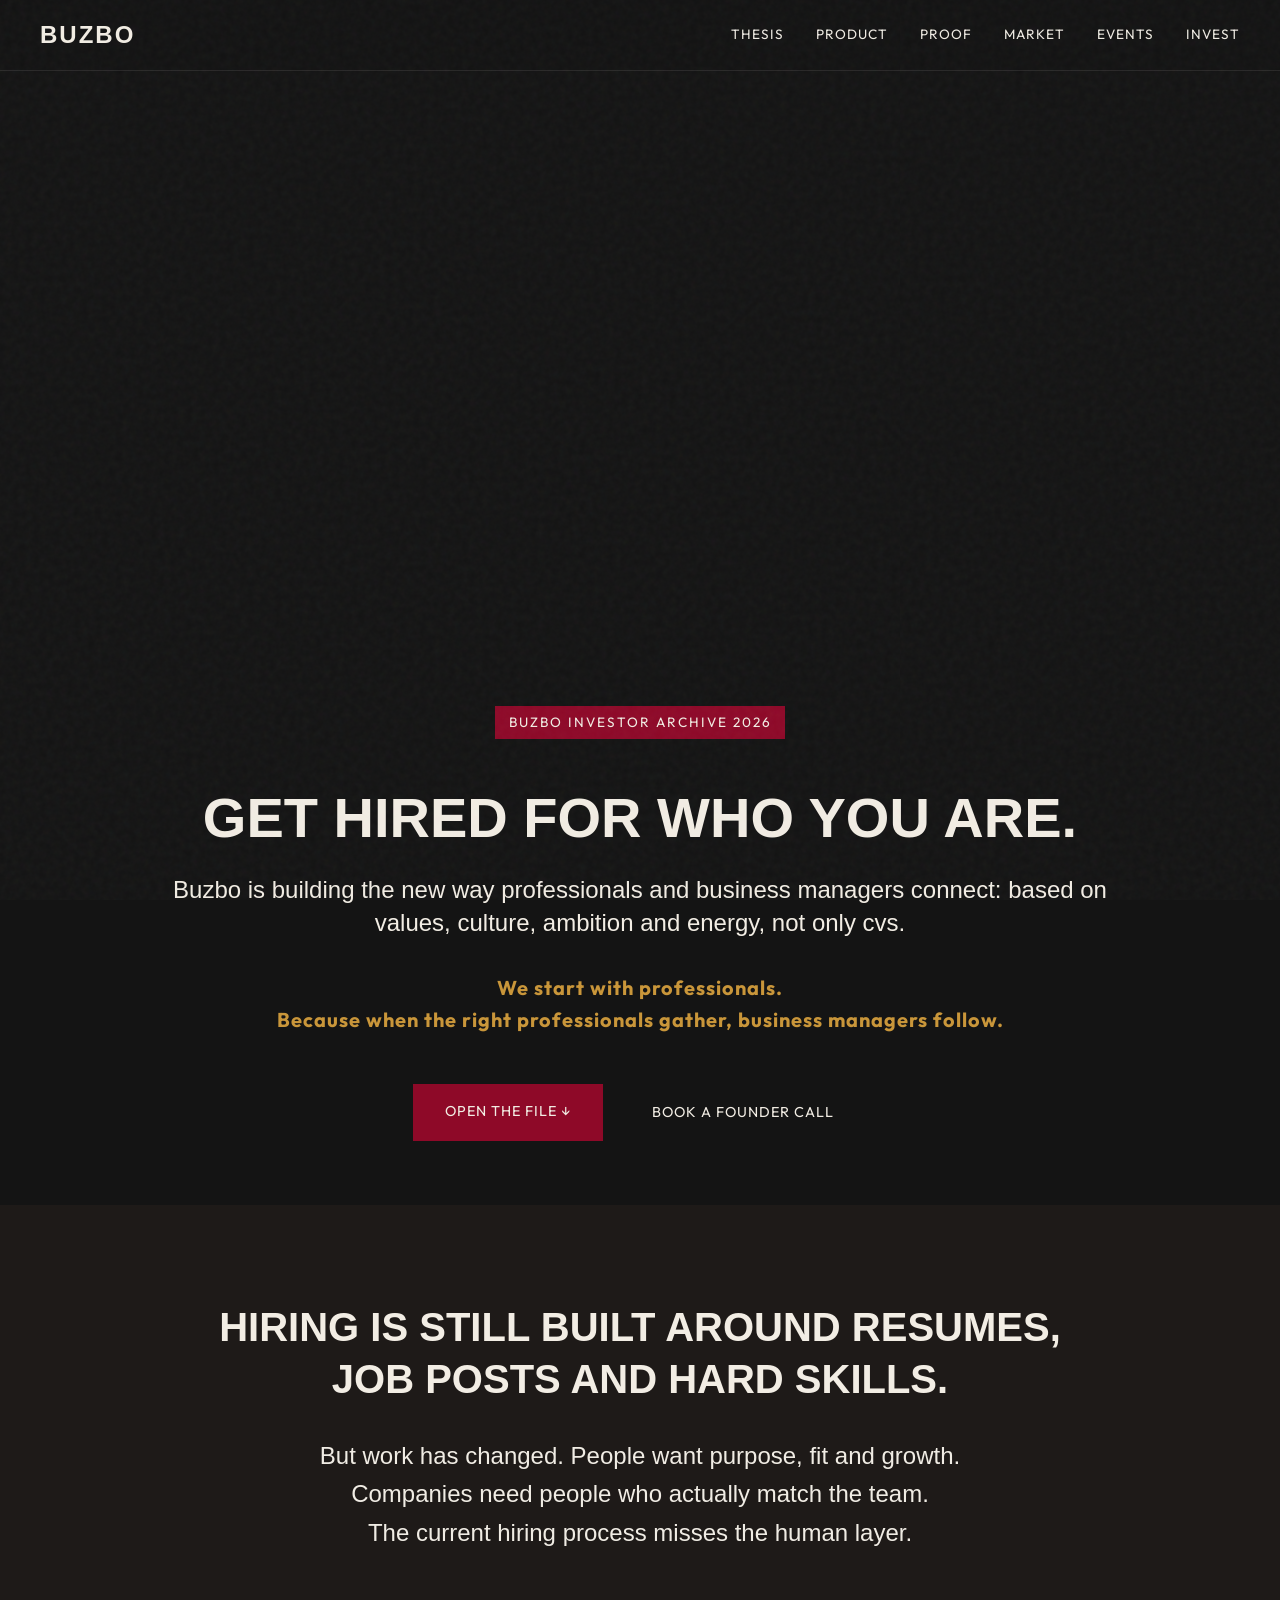
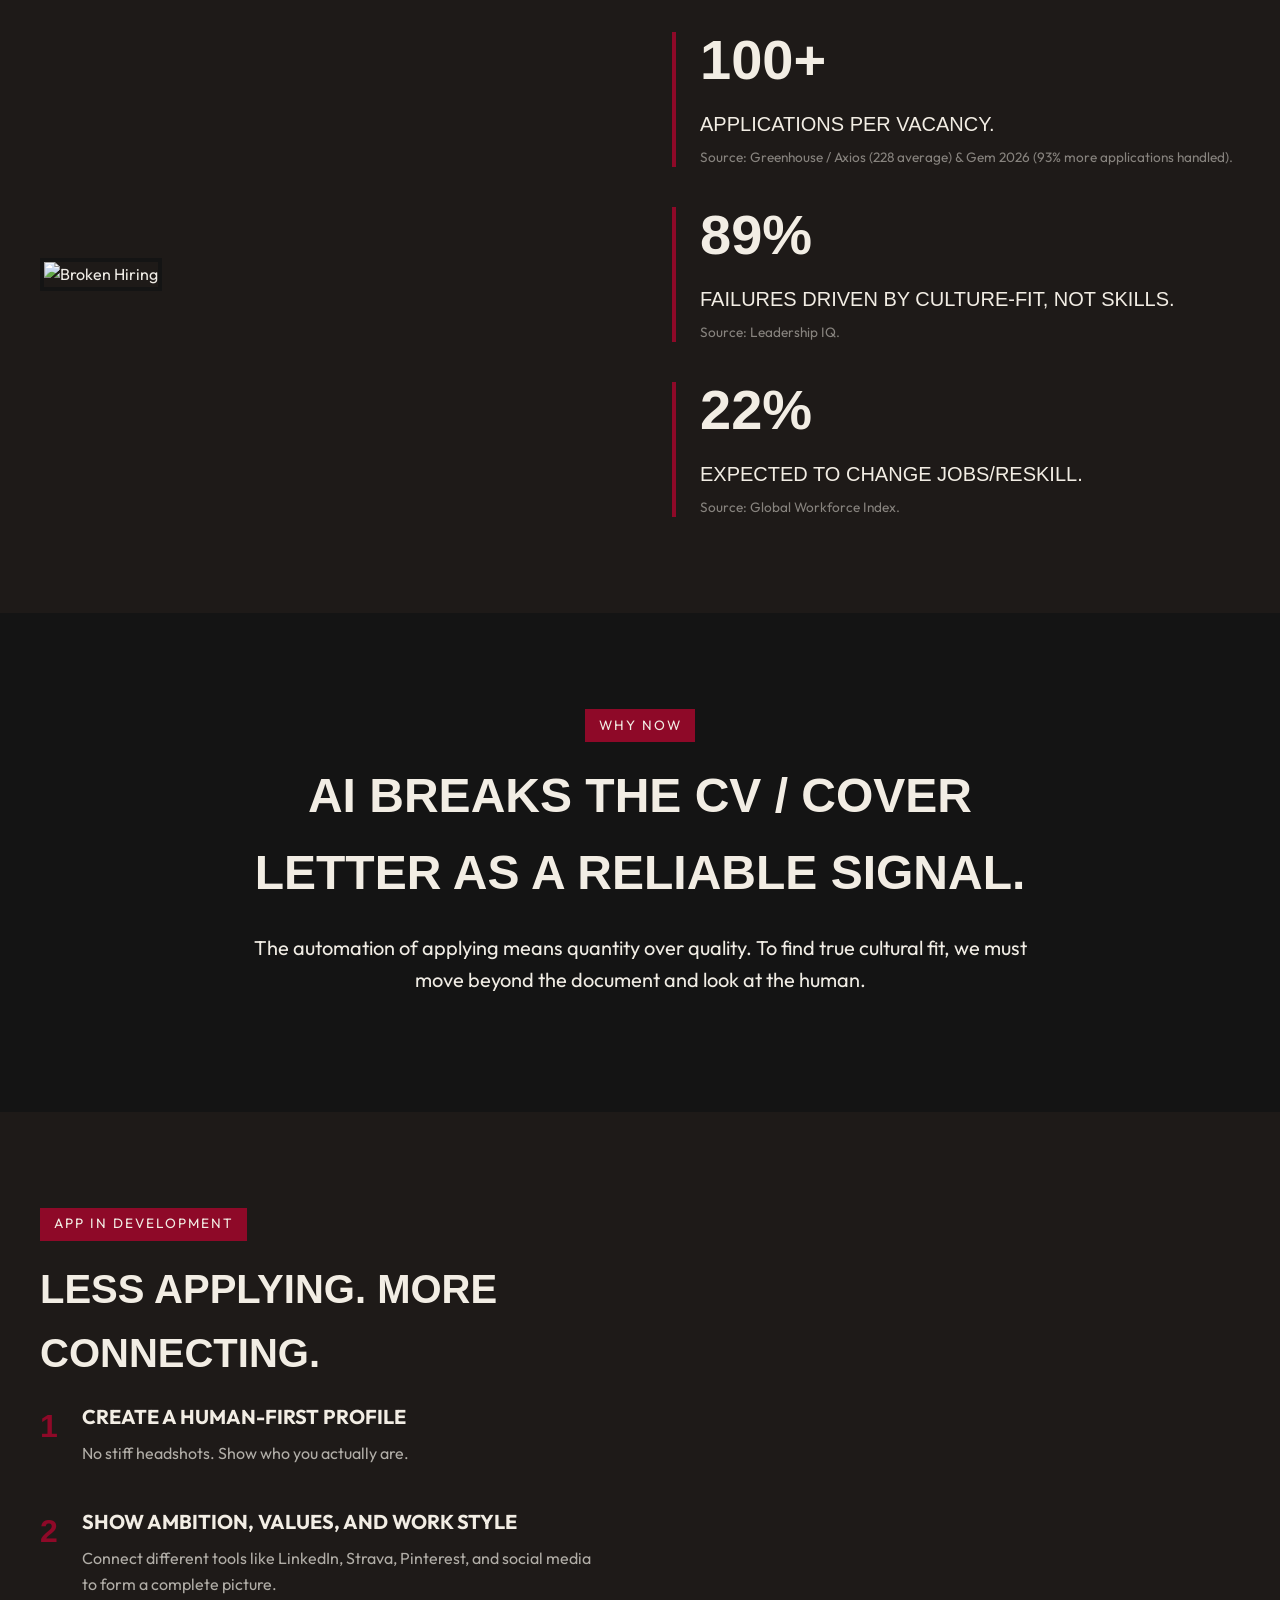
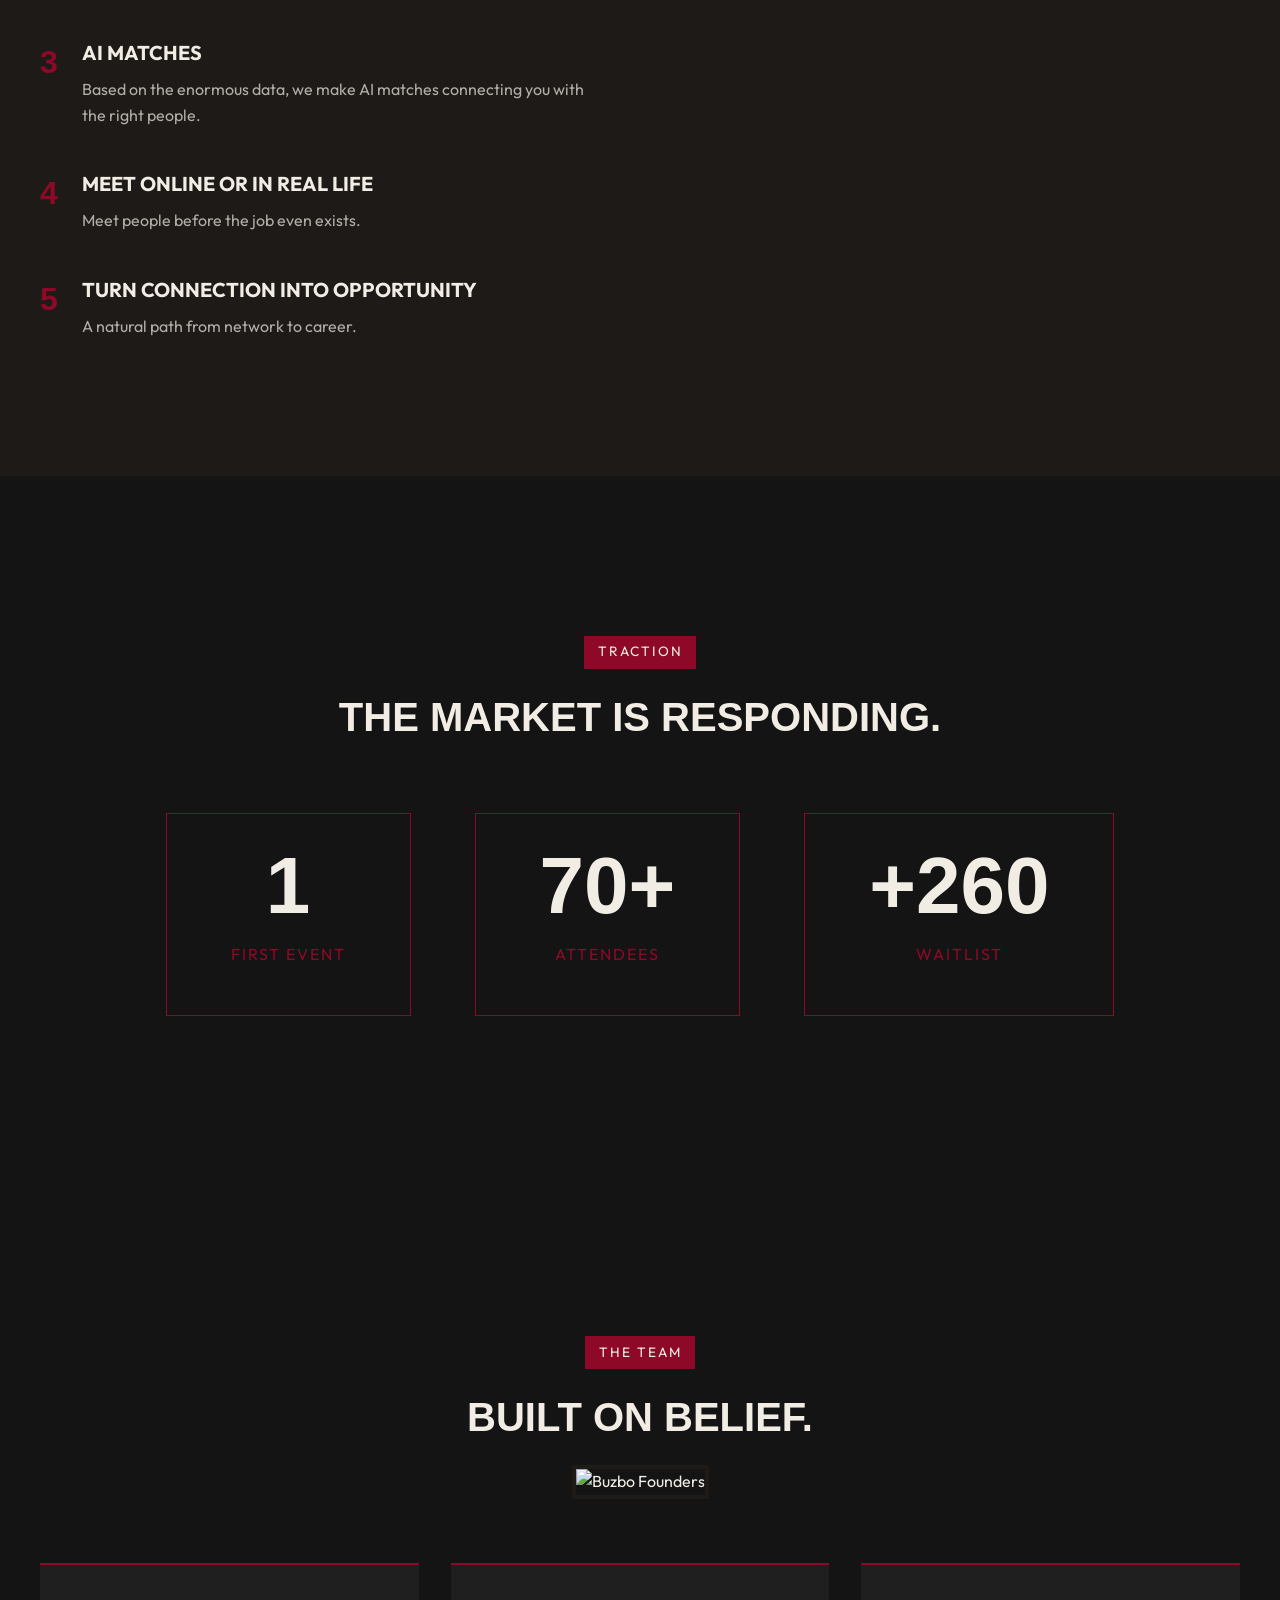
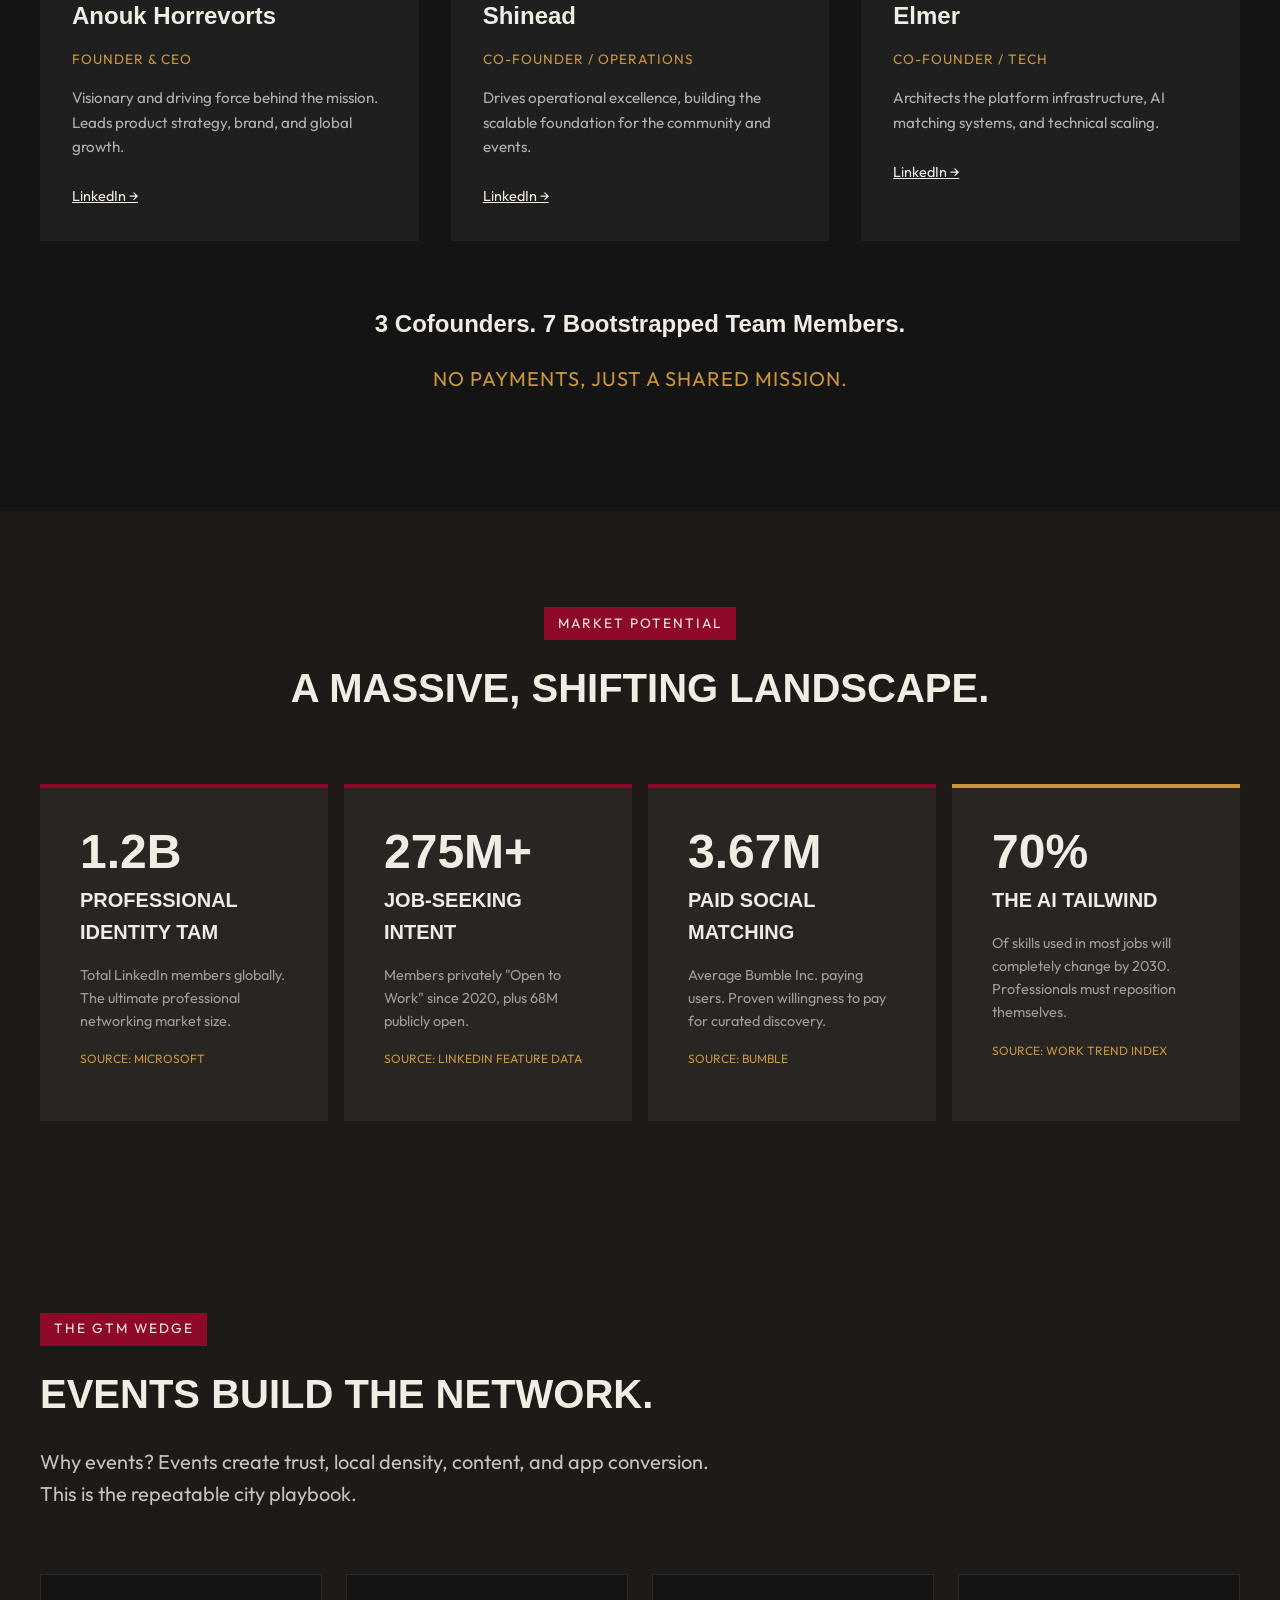
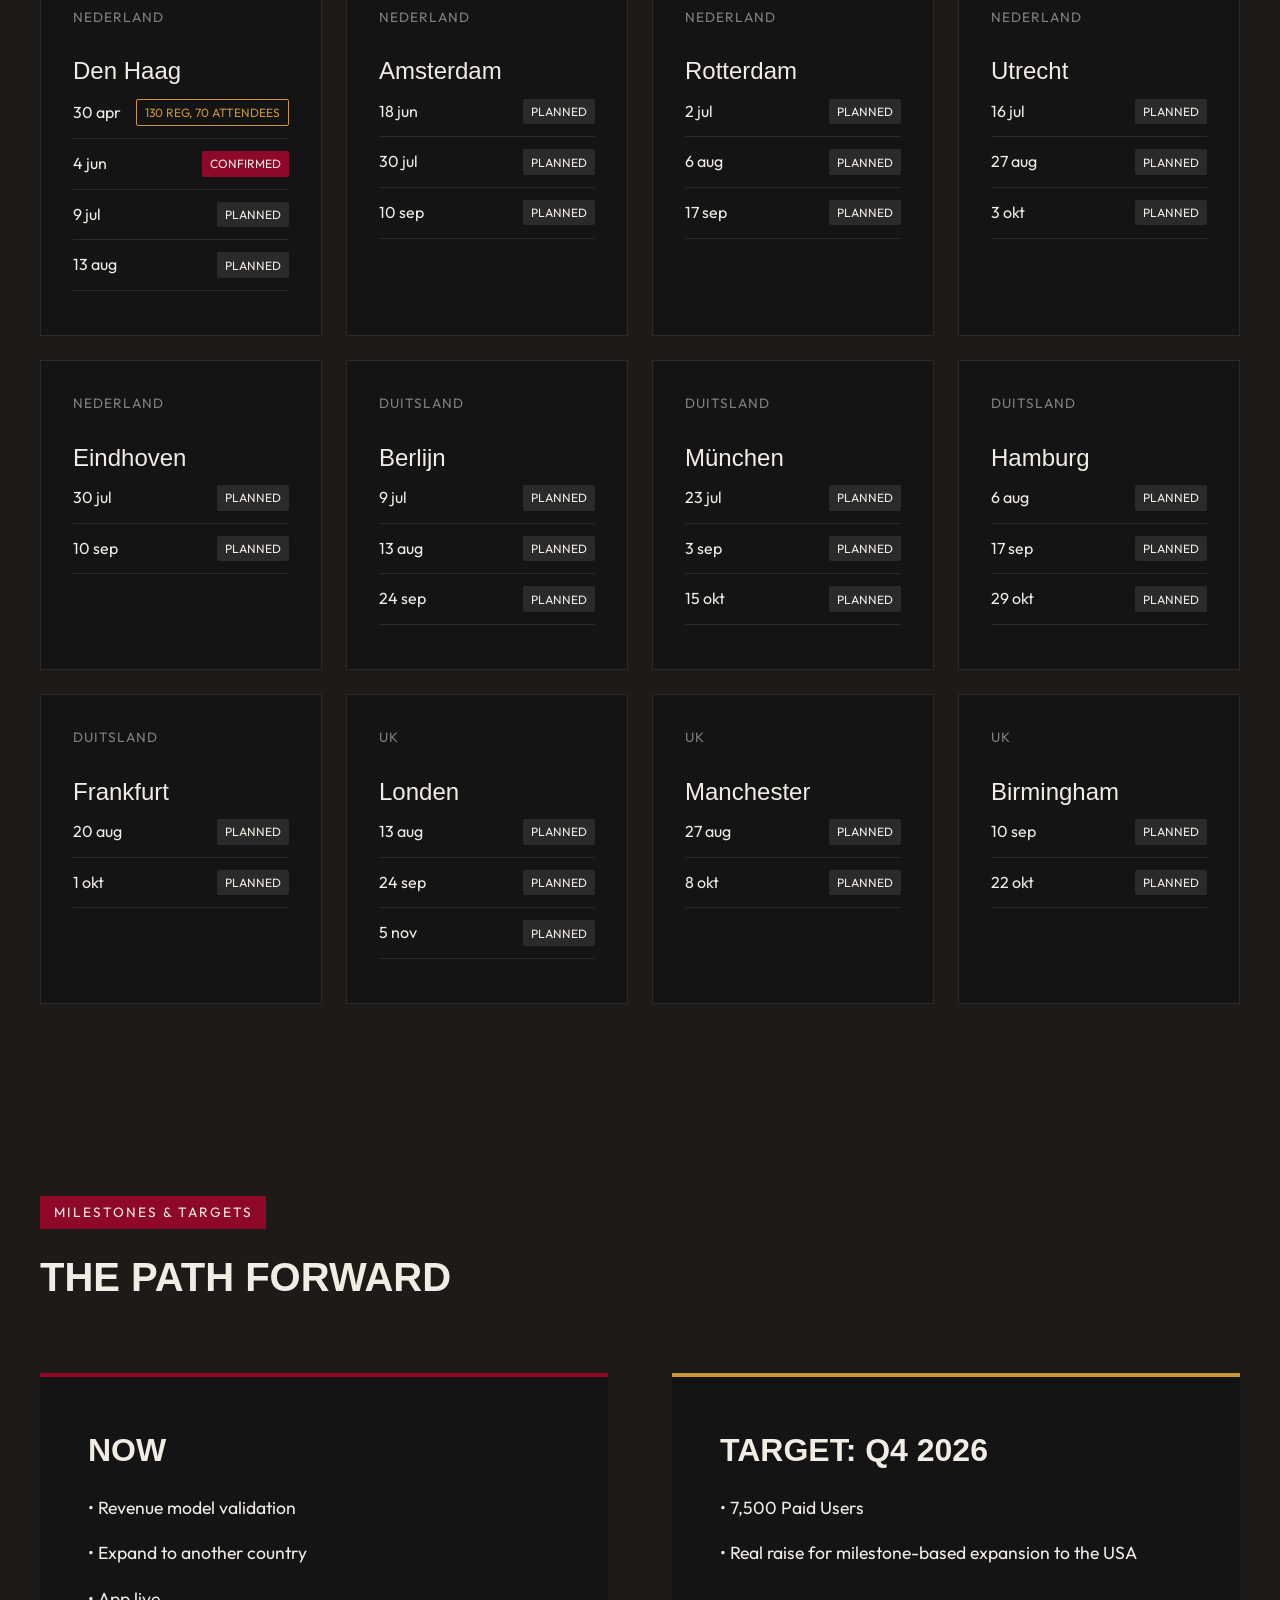
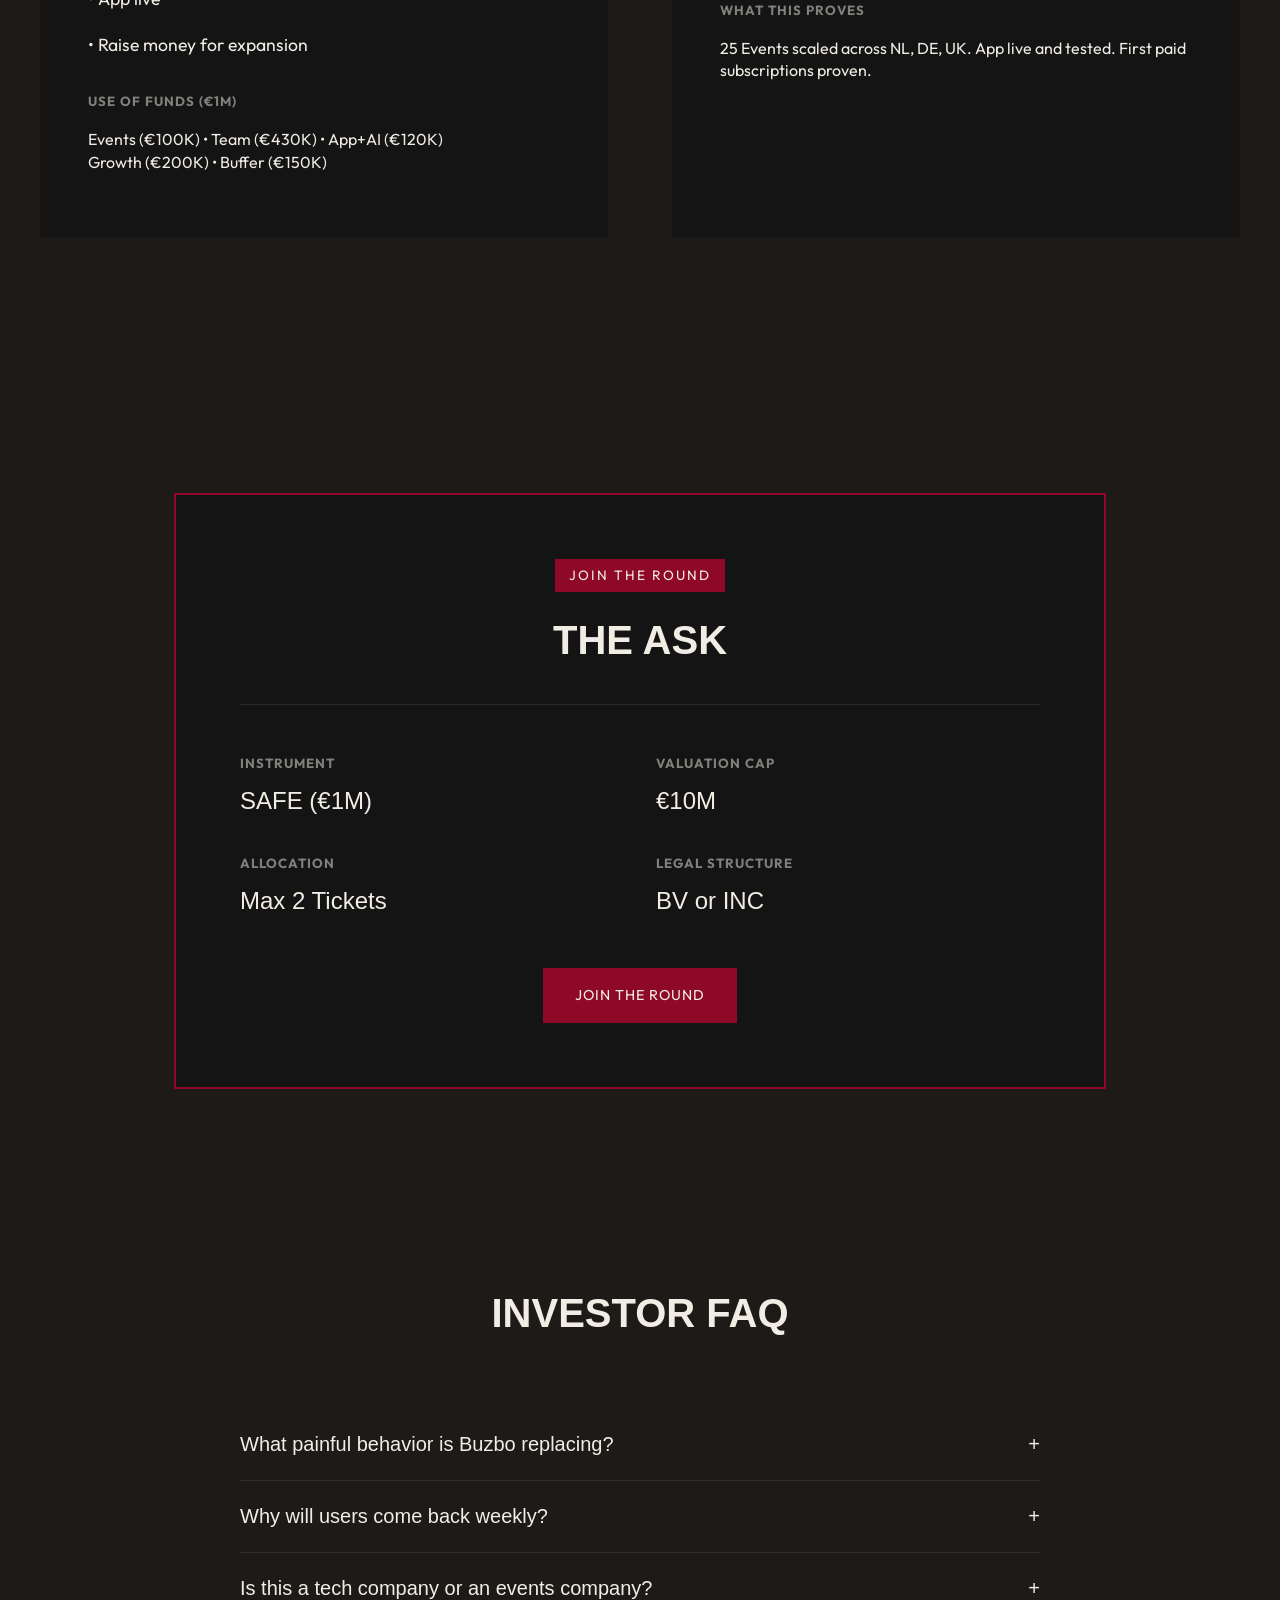
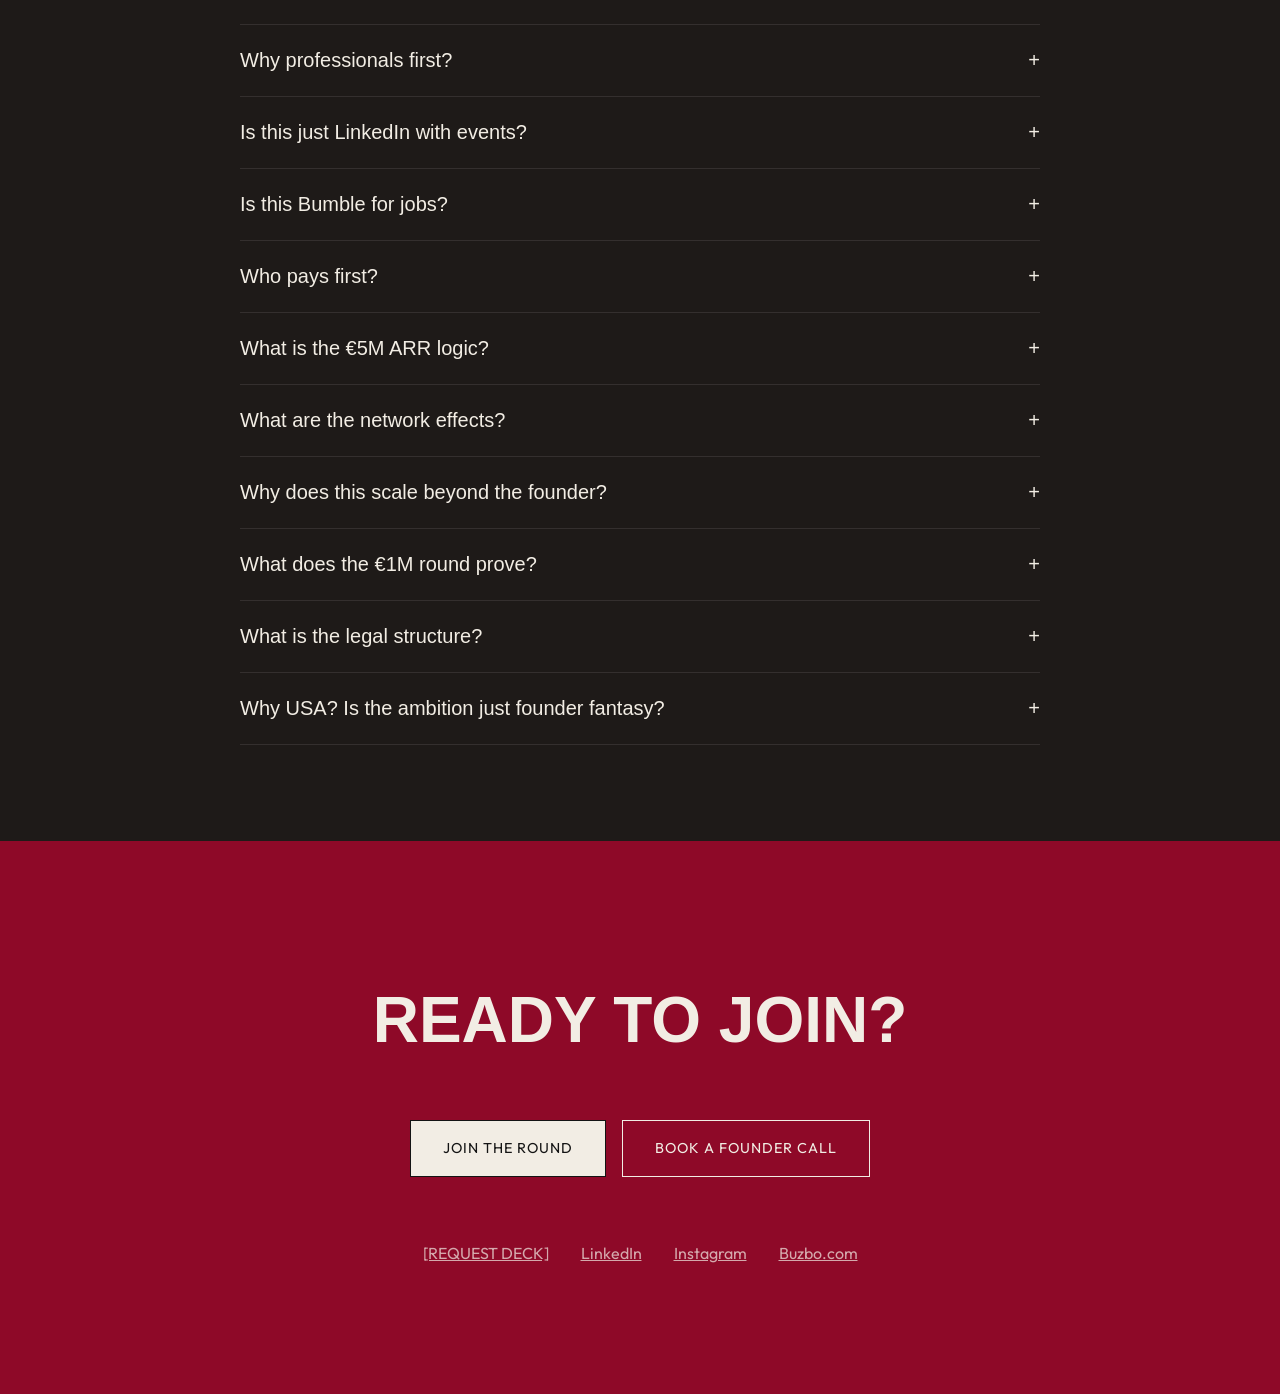
==== index.html @ 1978d32a "First upload" ====
<!DOCTYPE html>
<html lang="en">
<head>
    <meta charset="UTF-8">
    <meta name="viewport" content="width=device-width, initial-scale=1.0">
    <title>Buzbo | Investor Archive 2026</title>
    <link rel="preconnect" href="https://fonts.googleapis.com">
    <link rel="preconnect" href="https://fonts.gstatic.com" crossorigin>
    <link href="https://fonts.googleapis.com/css2?family=Outfit:wght@300;400;500;700;800&display=swap" rel="stylesheet">
    <link rel="stylesheet" href="style.css">
    <style>
        /* Extra inline overrides for the new sections */
        #intro p, #problem p, #why-now p {
            font-size: 1.25rem;
            color: var(--text-light);
        }
        
        #problem h3, #intro h3 {
            font-family: var(--font-heading);
            color: var(--cream);
            line-height: 1.3;
        }

        .source-list {
            margin-top: 3rem;
            font-size: 0.85rem;
            color: rgba(240, 236, 228, 0.6);
            border-left: 2px solid var(--buzbo-red);
            padding-left: 1rem;
        }

        .source-list p {
            font-size: 0.85rem !important;
            margin-bottom: 0.5rem;
        }

        .team-section {
            background-color: var(--charcoal);
            text-align: center;
        }

        .team-image {
            max-width: 800px;
            width: 100%;
            height: auto;
            margin-bottom: 2rem;
            border: 4px solid var(--dark-grey);
            filter: grayscale(10%);
        }

        .market-card {
            background-color: rgba(242, 237, 228, 0.05);
            border-top: 4px solid var(--buzbo-red);
            padding: 2.5rem;
            text-align: left;
        }
        
        .market-card h4 {
            font-size: 3rem;
            color: var(--cream);
            margin-bottom: 0.5rem;
            line-height: 1;
        }
        
        .market-card h5 {
            font-size: 1.25rem;
            color: var(--text-light);
            margin-bottom: 1rem;
        }

        .market-card p {
            font-size: 0.9rem;
            color: rgba(240, 236, 228, 0.6);
        }
    </style>
</head>
<body>

    <!-- Sticky Navigation -->
    <nav>
        <div class="container nav-content">
            <div class="nav-brand" style="font-family: var(--font-heading);">BUZBO</div>
            <div class="nav-links">
                <a href="#intro">Thesis</a>
                <a href="#product">Product</a>
                <a href="#proof">Proof</a>
                <a href="#market">Market</a>
                <a href="#events">Events</a>
                <a href="#invest">Invest</a>
            </div>
        </div>
    </nav>

    <!-- 1. Hero / Archive Cover (Picture Header) -->
    <section id="hero"></section>

    <!-- Intro Content / Thesis -->
    <section id="intro" style="padding-top: 6rem; padding-bottom: 4rem; text-align: center;">
        <div class="container" style="max-width: 1000px;">
            <span class="label">BUZBO INVESTOR ARCHIVE 2026</span>
            <h1 class="hero-title" style="color: var(--cream); margin-top: 2rem; font-size: 3.5rem; white-space: nowrap;">GET HIRED FOR WHO YOU ARE.</h1>
            <p style="font-family: var(--font-heading); font-size: 1.5rem; color: var(--cream); margin-bottom: 2rem; line-height: 1.4; text-transform: none;">
                Buzbo is building the new way professionals and business managers connect: based on values, culture, ambition and energy, not only cvs.
            </p>
            <p style="letter-spacing: 1px; color: var(--amber); font-weight: bold; text-transform: none;">
                We start with professionals.<br>Because when the right professionals gather, business managers follow.
            </p>
            <div class="hero-buttons" style="display: flex; gap: 1rem; justify-content: center; margin-top: 3rem;">
                <a href="#problem" class="btn btn-primary">Open the file &darr;</a>
                <a href="mailto:hello@buzbo.com" class="btn btn-outline" style="border-color: var(--charcoal); color: var(--cream); background-color: var(--charcoal);">Book a founder call</a>
            </div>
        </div>
    </section>

    <!-- 3. Problem -->
    <section id="problem" style="background-color: var(--dark-grey);">
        <div class="container">
            <h3 style="font-size: 2.5rem; text-align: center; margin-bottom: 2rem; max-width: 900px; margin-left: auto; margin-right: auto;">HIRING IS STILL BUILT AROUND RESUMES, JOB POSTS AND HARD SKILLS.</h3>
            <p style="text-align: center; font-family: var(--font-heading); font-size: 1.5rem; margin-bottom: 5rem; max-width: 900px; margin-left: auto; margin-right: auto; text-transform: none;">
                But work has changed. People want purpose, fit and growth.<br>Companies need people who actually match the team.<br>The current hiring process misses the human layer.
            </p>
            
            <div style="display: grid; grid-template-columns: 1fr 1fr; gap: 4rem; align-items: center;">
                <div>
                    <img src="1.png" alt="Broken Hiring" style="width: 100%; border: 4px solid var(--charcoal); filter: grayscale(20%);">
                </div>
                <div style="display: flex; flex-direction: column; gap: 2.5rem;">
                    <div style="border-left: 4px solid var(--buzbo-red); padding-left: 1.5rem;">
                        <h4 style="font-size: 3.5rem; margin-bottom: 0.5rem; color: var(--cream); line-height: 1;">100+</h4>
                        <p style="font-family: var(--font-heading); font-size: 1.25rem; text-transform: uppercase; margin-bottom: 0.5rem; color: var(--cream);">Applications per vacancy.</p>
                        <p style="font-size: 0.85rem; color: rgba(240, 236, 228, 0.5); margin: 0; line-height: 1.4;">Source: Greenhouse / Axios (228 average) & Gem 2026 (93% more applications handled).</p>
                    </div>
                    <div style="border-left: 4px solid var(--buzbo-red); padding-left: 1.5rem;">
                        <h4 style="font-size: 3.5rem; margin-bottom: 0.5rem; color: var(--cream); line-height: 1;">89%</h4>
                        <p style="font-family: var(--font-heading); font-size: 1.25rem; text-transform: uppercase; margin-bottom: 0.5rem; color: var(--cream);">Failures driven by culture-fit, not skills.</p>
                        <p style="font-size: 0.85rem; color: rgba(240, 236, 228, 0.5); margin: 0; line-height: 1.4;">Source: Leadership IQ.</p>
                    </div>
                    <div style="border-left: 4px solid var(--buzbo-red); padding-left: 1.5rem;">
                        <h4 style="font-size: 3.5rem; margin-bottom: 0.5rem; color: var(--cream); line-height: 1;">22%</h4>
                        <p style="font-family: var(--font-heading); font-size: 1.25rem; text-transform: uppercase; margin-bottom: 0.5rem; color: var(--cream);">Expected to change jobs/reskill.</p>
                        <p style="font-size: 0.85rem; color: rgba(240, 236, 228, 0.5); margin: 0; line-height: 1.4;">Source: Global Workforce Index.</p>
                    </div>
                </div>
            </div>
        </div>
    </section>

    <!-- Why Now -->
    <section id="why-now">
        <div class="container" style="text-align: center; max-width: 800px;">
            <span class="label">WHY NOW</span>
            <h2 style="font-size: 3rem; color: var(--cream); margin-bottom: 1rem;">AI BREAKS THE CV / COVER LETTER AS A RELIABLE SIGNAL.</h2>
            <p>The automation of applying means quantity over quality. To find true cultural fit, we must move beyond the document and look at the human.</p>
        </div>
    </section>

    <!-- 4. Product -->
    <section id="product" style="background-color: var(--dark-grey);">
        <div class="container product-container">
            <div>
                <span class="label">APP IN DEVELOPMENT</span>
                <h2 class="section-title">Less applying. More connecting.</h2>
                <div class="product-steps">
                    <div class="step">
                        <div class="step-num">1</div>
                        <div class="step-content">
                            <h4>Create a human-first profile</h4>
                            <p>No stiff headshots. Show who you actually are.</p>
                        </div>
                    </div>
                    <div class="step">
                        <div class="step-num">2</div>
                        <div class="step-content">
                            <h4>Show ambition, values, and work style</h4>
                            <p>Connect different tools like LinkedIn, Strava, Pinterest, and social media to form a complete picture.</p>
                        </div>
                    </div>
                    <div class="step">
                        <div class="step-num">3</div>
                        <div class="step-content">
                            <h4>AI Matches</h4>
                            <p>Based on the enormous data, we make AI matches connecting you with the right people.</p>
                        </div>
                    </div>
                    <div class="step">
                        <div class="step-num">4</div>
                        <div class="step-content">
                            <h4>Meet online or in real life</h4>
                            <p>Meet people before the job even exists.</p>
                        </div>
                    </div>
                    <div class="step">
                        <div class="step-num">5</div>
                        <div class="step-content">
                            <h4>Turn connection into opportunity</h4>
                            <p>A natural path from network to career.</p>
                        </div>
                    </div>
                </div>
            </div>
            <div class="product-visual" style="background-image: url('Product\ example.png'); background-size: contain; background-repeat: no-repeat; background-position: center; border: none; background-color: transparent; min-height: 500px;"></div>
        </div>
    </section>

    <!-- 5. Proof -->
    <section id="proof" style="position: relative; overflow: hidden; padding: 10rem 0;">
        <video autoplay loop muted playsinline style="position: absolute; top: 50%; left: 50%; min-width: 100%; min-height: 100%; width: auto; height: auto; transform: translate(-50%, -50%); z-index: 0; opacity: 0.3; object-fit: cover;">
            <!-- Background Video when upload is complete -->
            <source src="event-video.mp4" type="video/mp4">
        </video>
        <!-- Fallback background image if video doesn't load immediately -->
        <div style="position: absolute; top: 0; left: 0; width: 100%; height: 100%; background-image: url('laatste.png'); background-size: cover; background-position: center; z-index: -1; opacity: 0.5;"></div>

        <div class="container" style="position: relative; z-index: 1;">
            <div class="section-header" style="text-align: center;">
                <span class="label" style="background-color: var(--buzbo-red); color: var(--cream); border: none;">TRACTION</span>
                <h2 class="section-title">The market is responding.</h2>
            </div>
            <div class="proof-stats">
                <div class="proof-stat" style="background: rgba(20,20,20,0.8); padding: 2rem 4rem; border: 1px solid var(--buzbo-red);">
                    <h4>1</h4>
                    <p>First Event</p>
                </div>
                <div class="proof-stat" style="background: rgba(20,20,20,0.8); padding: 2rem 4rem; border: 1px solid var(--buzbo-red);">
                    <h4>70+</h4>
                    <p>Attendees</p>
                </div>
                <div class="proof-stat" style="background: rgba(20,20,20,0.8); padding: 2rem 4rem; border: 1px solid var(--buzbo-red);">
                    <h4>+260</h4>
                    <p>Waitlist</p>
                </div>
            </div>
        </div>
    </section>

    <!-- Team -->
    <section id="team" class="team-section">
        <div class="container">
            <span class="label">THE TEAM</span>
            <h2 class="section-title">BUILT ON BELIEF.</h2>
            <img src="Founders.jpeg" alt="Buzbo Founders" class="team-image" style="max-width: 600px;">
            
            <div style="display: grid; grid-template-columns: repeat(auto-fit, minmax(250px, 1fr)); gap: 2rem; margin-top: 2rem; text-align: left;">
                <div style="background: rgba(242,237,228,0.05); padding: 2rem; border-top: 2px solid var(--buzbo-red);">
                    <h3 style="color: var(--cream); margin-bottom: 0.5rem; font-size: 1.5rem; text-transform: none;">Anouk Horrevorts</h3>
                    <p style="color: var(--amber); font-size: 0.85rem; text-transform: uppercase; letter-spacing: 1px; margin-bottom: 1rem;">Founder & CEO</p>
                    <p style="color: rgba(240, 236, 228, 0.7); font-size: 0.95rem; margin-bottom: 1.5rem;">Visionary and driving force behind the mission. Leads product strategy, brand, and global growth.</p>
                    <a href="https://www.linkedin.com/in/anouk-horrevorts-76a5b542/" target="_blank" style="color: var(--cream); text-decoration: underline; font-size: 0.9rem;">LinkedIn &rarr;</a>
                </div>
                <div style="background: rgba(242,237,228,0.05); padding: 2rem; border-top: 2px solid var(--buzbo-red);">
                    <h3 style="color: var(--cream); margin-bottom: 0.5rem; font-size: 1.5rem; text-transform: none;">Shinead</h3>
                    <p style="color: var(--amber); font-size: 0.85rem; text-transform: uppercase; letter-spacing: 1px; margin-bottom: 1rem;">Co-Founder / Operations</p>
                    <p style="color: rgba(240, 236, 228, 0.7); font-size: 0.95rem; margin-bottom: 1.5rem;">Drives operational excellence, building the scalable foundation for the community and events.</p>
                    <a href="#" target="_blank" style="color: var(--cream); text-decoration: underline; font-size: 0.9rem;">LinkedIn &rarr;</a>
                </div>
                <div style="background: rgba(242,237,228,0.05); padding: 2rem; border-top: 2px solid var(--buzbo-red);">
                    <h3 style="color: var(--cream); margin-bottom: 0.5rem; font-size: 1.5rem; text-transform: none;">Elmer</h3>
                    <p style="color: var(--amber); font-size: 0.85rem; text-transform: uppercase; letter-spacing: 1px; margin-bottom: 1rem;">Co-Founder / Tech</p>
                    <p style="color: rgba(240, 236, 228, 0.7); font-size: 0.95rem; margin-bottom: 1.5rem;">Architects the platform infrastructure, AI matching systems, and technical scaling.</p>
                    <a href="#" target="_blank" style="color: var(--cream); text-decoration: underline; font-size: 0.9rem;">LinkedIn &rarr;</a>
                </div>
            </div>
            
            <div style="margin-top: 4rem;">
                <h4 style="font-size: 1.5rem; color: var(--cream); margin-bottom: 0.5rem; text-transform: none;">3 Cofounders. 7 Bootstrapped Team Members.</h4>
                <p style="font-size: 1.25rem; color: var(--amber); text-transform: uppercase; letter-spacing: 1px;">No payments, just a shared mission.</p>
            </div>
        </div>
    </section>

    <!-- Market Size -->
    <section id="market" style="background-color: var(--dark-grey);">
        <div class="container">
            <div class="section-header" style="text-align: center;">
                <span class="label">MARKET POTENTIAL</span>
                <h2 class="section-title">A MASSIVE, SHIFTING LANDSCAPE.</h2>
            </div>
            
            <div style="display: grid; grid-template-columns: repeat(4, 1fr); gap: 1rem;">
                <div class="market-card">
                    <h4>1.2B</h4>
                    <h5>Professional Identity TAM</h5>
                    <p>Total LinkedIn members globally. The ultimate professional networking market size.</p>
                    <p style="font-size: 0.75rem; color: var(--amber); margin-top: 1rem;">SOURCE: MICROSOFT</p>
                </div>
                
                <div class="market-card">
                    <h4>275M+</h4>
                    <h5>Job-Seeking Intent</h5>
                    <p>Members privately "Open to Work" since 2020, plus 68M publicly open.</p>
                    <p style="font-size: 0.75rem; color: var(--amber); margin-top: 1rem;">SOURCE: LINKEDIN FEATURE DATA</p>
                </div>
                
                <div class="market-card">
                    <h4>3.67M</h4>
                    <h5>Paid Social Matching</h5>
                    <p>Average Bumble Inc. paying users. Proven willingness to pay for curated discovery.</p>
                    <p style="font-size: 0.75rem; color: var(--amber); margin-top: 1rem;">SOURCE: BUMBLE</p>
                </div>
                
                <div class="market-card" style="border-top-color: var(--amber);">
                    <h4>70%</h4>
                    <h5>The AI Tailwind</h5>
                    <p>Of skills used in most jobs will completely change by 2030. Professionals must reposition themselves.</p>
                    <p style="font-size: 0.75rem; color: var(--amber); margin-top: 1rem;">SOURCE: WORK TREND INDEX</p>
                </div>
            </div>
        </div>
    </section>

    <!-- 6. Events -->
    <section id="events">
        <div class="container">
            <div class="section-header">
                <span class="label">THE GTM WEDGE</span>
                <h2 class="section-title">Events build the network.</h2>
                <p class="event-intro">Why events? Events create trust, local density, content, and app conversion. This is the repeatable city playbook.</p>
            </div>
            <div class="events-grid">
                <!-- Netherlands -->
                <div class="event-card">
                    <div class="event-country">Nederland</div>
                    <div class="event-city">Den Haag</div>
                    <div class="event-date">
                        <span class="date-text">30 apr</span>
                        <span class="status confirmed" style="background-color: transparent; border: 1px solid var(--amber); color: var(--amber);">130 REG, 70 ATTENDEES</span>
                    </div>
                    <div class="event-date"><span class="date-text">4 jun</span><span class="status confirmed">CONFIRMED</span></div>
                    <div class="event-date"><span class="date-text">9 jul</span><span class="status">PLANNED</span></div>
                    <div class="event-date"><span class="date-text">13 aug</span><span class="status">PLANNED</span></div>
                </div>
                <div class="event-card">
                    <div class="event-country">Nederland</div>
                    <div class="event-city">Amsterdam</div>
                    <div class="event-date"><span class="date-text">18 jun</span><span class="status">PLANNED</span></div>
                    <div class="event-date"><span class="date-text">30 jul</span><span class="status">PLANNED</span></div>
                    <div class="event-date"><span class="date-text">10 sep</span><span class="status">PLANNED</span></div>
                </div>
                <div class="event-card">
                    <div class="event-country">Nederland</div>
                    <div class="event-city">Rotterdam</div>
                    <div class="event-date"><span class="date-text">2 jul</span><span class="status">PLANNED</span></div>
                    <div class="event-date"><span class="date-text">6 aug</span><span class="status">PLANNED</span></div>
                    <div class="event-date"><span class="date-text">17 sep</span><span class="status">PLANNED</span></div>
                </div>
                <div class="event-card">
                    <div class="event-country">Nederland</div>
                    <div class="event-city">Utrecht</div>
                    <div class="event-date"><span class="date-text">16 jul</span><span class="status">PLANNED</span></div>
                    <div class="event-date"><span class="date-text">27 aug</span><span class="status">PLANNED</span></div>
                    <div class="event-date"><span class="date-text">3 okt</span><span class="status">PLANNED</span></div>
                </div>
                <div class="event-card">
                    <div class="event-country">Nederland</div>
                    <div class="event-city">Eindhoven</div>
                    <div class="event-date"><span class="date-text">30 jul</span><span class="status">PLANNED</span></div>
                    <div class="event-date"><span class="date-text">10 sep</span><span class="status">PLANNED</span></div>
                </div>

                <!-- Germany -->
                <div class="event-card">
                    <div class="event-country">Duitsland</div>
                    <div class="event-city">Berlijn</div>
                    <div class="event-date"><span class="date-text">9 jul</span><span class="status">PLANNED</span></div>
                    <div class="event-date"><span class="date-text">13 aug</span><span class="status">PLANNED</span></div>
                    <div class="event-date"><span class="date-text">24 sep</span><span class="status">PLANNED</span></div>
                </div>
                <div class="event-card">
                    <div class="event-country">Duitsland</div>
                    <div class="event-city">München</div>
                    <div class="event-date"><span class="date-text">23 jul</span><span class="status">PLANNED</span></div>
                    <div class="event-date"><span class="date-text">3 sep</span><span class="status">PLANNED</span></div>
                    <div class="event-date"><span class="date-text">15 okt</span><span class="status">PLANNED</span></div>
                </div>
                <div class="event-card">
                    <div class="event-country">Duitsland</div>
                    <div class="event-city">Hamburg</div>
                    <div class="event-date"><span class="date-text">6 aug</span><span class="status">PLANNED</span></div>
                    <div class="event-date"><span class="date-text">17 sep</span><span class="status">PLANNED</span></div>
                    <div class="event-date"><span class="date-text">29 okt</span><span class="status">PLANNED</span></div>
                </div>
                <div class="event-card">
                    <div class="event-country">Duitsland</div>
                    <div class="event-city">Frankfurt</div>
                    <div class="event-date"><span class="date-text">20 aug</span><span class="status">PLANNED</span></div>
                    <div class="event-date"><span class="date-text">1 okt</span><span class="status">PLANNED</span></div>
                </div>

                <!-- UK -->
                <div class="event-card">
                    <div class="event-country">UK</div>
                    <div class="event-city">Londen</div>
                    <div class="event-date"><span class="date-text">13 aug</span><span class="status">PLANNED</span></div>
                    <div class="event-date"><span class="date-text">24 sep</span><span class="status">PLANNED</span></div>
                    <div class="event-date"><span class="date-text">5 nov</span><span class="status">PLANNED</span></div>
                </div>
                <div class="event-card">
                    <div class="event-country">UK</div>
                    <div class="event-city">Manchester</div>
                    <div class="event-date"><span class="date-text">27 aug</span><span class="status">PLANNED</span></div>
                    <div class="event-date"><span class="date-text">8 okt</span><span class="status">PLANNED</span></div>
                </div>
                <div class="event-card">
                    <div class="event-country">UK</div>
                    <div class="event-city">Birmingham</div>
                    <div class="event-date"><span class="date-text">10 sep</span><span class="status">PLANNED</span></div>
                    <div class="event-date"><span class="date-text">22 okt</span><span class="status">PLANNED</span></div>
                </div>
            </div>
        </div>
    </section>

    <!-- 7. Model -->
    <section id="model" style="background-color: var(--dark-grey);">
        <div class="container">
            <div class="section-header">
                <span class="label">MILESTONES & TARGETS</span>
                <h2 class="section-title">The Path Forward</h2>
            </div>
            
            <div class="model-grid" style="grid-template-columns: 1fr 1fr; gap: 4rem;">
                <div style="background-color: var(--charcoal); padding: 3rem; border-top: 4px solid var(--buzbo-red);">
                    <h3 style="color: var(--cream); margin-bottom: 1rem; font-size: 2rem;">NOW</h3>
                    <p style="font-size: 1.1rem; margin-bottom: 0.5rem;">&bull; Revenue model validation</p>
                    <p style="font-size: 1.1rem; margin-bottom: 0.5rem;">&bull; Expand to another country</p>
                    <p style="font-size: 1.1rem; margin-bottom: 0.5rem;">&bull; App live</p>
                    <p style="font-size: 1.1rem; margin-bottom: 2rem;">&bull; Raise money for expansion</p>
                    
                    <h5 style="color: rgba(240, 236, 228, 0.5); text-transform: uppercase; letter-spacing: 1px; font-family: var(--font-body); margin-bottom: 0.5rem;">USE OF FUNDS (€1M)</h5>
                    <p style="font-size: 1rem; color: var(--text-light); line-height: 1.4;">
                        Events (€100K) • Team (€430K) • App+AI (€120K)<br>Growth (€200K) • Buffer (€150K)
                    </p>
                </div>
                <div style="background-color: var(--charcoal); padding: 3rem; border-top: 4px solid var(--amber);">
                    <h3 style="color: var(--cream); margin-bottom: 1rem; font-size: 2rem;">TARGET: Q4 2026</h3>
                    <p style="font-size: 1.1rem; margin-bottom: 0.5rem;">&bull; 7,500 Paid Users</p>
                    <p style="font-size: 1.1rem; margin-bottom: 2rem;">&bull; Real raise for milestone-based expansion to the USA</p>
                    
                    <h5 style="color: rgba(240, 236, 228, 0.5); text-transform: uppercase; letter-spacing: 1px; font-family: var(--font-body); margin-bottom: 0.5rem;">WHAT THIS PROVES</h5>
                    <p style="font-size: 1rem; color: var(--text-light); line-height: 1.4;">
                        25 Events scaled across NL, DE, UK. App live and tested. First paid subscriptions proven.
                    </p>
                </div>
            </div>
        </div>
    </section>

    <!-- 8. Invest -->
    <section id="invest">
        <div class="container">
            <div class="invest-box">
                <div class="invest-header">
                    <span class="label">JOIN THE ROUND</span>
                    <h2 class="section-title" style="margin-bottom: 0;">The Ask</h2>
                </div>
                <div class="invest-terms" style="margin-bottom: 0;">
                    <div class="term-group">
                        <h5>Instrument</h5>
                        <p>SAFE (€1M)</p>
                    </div>
                    <div class="term-group">
                        <h5>Valuation Cap</h5>
                        <p>€10M</p>
                    </div>
                    <div class="term-group">
                        <h5>Allocation</h5>
                        <p>Max 2 Tickets</p>
                    </div>
                    <div class="term-group">
                        <h5>Legal Structure</h5>
                        <p>BV or INC</p>
                    </div>
                </div>
                <div style="text-align: center; margin-top: 3rem;">
                    <a href="mailto:hello@buzbo.com" class="btn btn-primary">JOIN THE ROUND</a>
                </div>
            </div>
        </div>
    </section>

    <!-- 9. Investor FAQ -->
    <section id="faq" style="background-color: var(--dark-grey);">
        <div class="container faq-list">
            <div class="section-header" style="text-align: center;">
                <h2 class="section-title">Investor FAQ</h2>
            </div>
            
            <div class="faq-item">
                <button class="faq-question">What painful behavior is Buzbo replacing? <span>+</span></button>
                <div class="faq-answer">Hiring based purely on a CV. It leads to endless applications, low response rates, and ultimately, bad cultural fits inside the company. We replace applying with connecting.</div>
            </div>
            <div class="faq-item">
                <button class="faq-question">Why will users come back weekly? <span>+</span></button>
                <div class="faq-answer">Because Buzbo isn't just a job board. It is a living community where professionals network, access highly curated real-life networking events, and continuously grow their career capital—even when they aren't actively job hunting.</div>
            </div>
            <div class="faq-item">
                <button class="faq-question">Is this a tech company or an events company? <span>+</span></button>
                <div class="faq-answer">We are a tech company. Events are our highly effective Go-To-Market wedge. They build local density and trust, converting directly into app subscriptions and network effects.</div>
            </div>
            <div class="faq-item">
                <button class="faq-question">Why professionals first? <span>+</span></button>
                <div class="faq-answer">Because the pain is highest there. Top talent is rejecting traditional application tracking systems. By building a network they love, the companies will follow.</div>
            </div>
            <div class="faq-item">
                <button class="faq-question">Is this just LinkedIn with events? <span>+</span></button>
                <div class="faq-answer">LinkedIn is a digital resume database. Buzbo is an intent-based connection layer. We don't focus on past job titles; we focus on current ambition and cultural fit.</div>
            </div>
            <div class="faq-item">
                <button class="faq-question">Is this Bumble for jobs? <span>+</span></button>
                <div class="faq-answer">We use similar matching mechanics because they work for human connection. But our focus is entirely on professional growth, mentorship, and hiring.</div>
            </div>
            <div class="faq-item">
                <button class="faq-question">Who pays first? <span>+</span></button>
                <div class="faq-answer">Professionals pay for premium tools and event access. HR Managers and businesses pay for direct access to our vetted, high-intent community.</div>
            </div>
            <div class="faq-item">
                <button class="faq-question">What is the €5M ARR logic? <span>+</span></button>
                <div class="faq-answer">It is a scenario based on 25K event reach, converting 1% to 250K app users, and converting 20% of those to paid subscribers (50K paid users).</div>
            </div>
            <div class="faq-item">
                <button class="faq-question">What are the network effects? <span>+</span></button>
                <div class="faq-answer">More professionals attract more managers. More managers create more opportunity. More events build denser local trust. More interactions fuel better AI matching.</div>
            </div>
            <div class="faq-item">
                <button class="faq-question">Why does this scale beyond the founder? <span>+</span></button>
                <div class="faq-answer">The event playbook is repeatable without the founder. As local density hits critical mass, the app takes over as the primary connection engine.</div>
            </div>
            <div class="faq-item">
                <button class="faq-question">What does the €1M round prove? <span>+</span></button>
                <div class="faq-answer">It funds our 25-event GTM wedge across three countries, launches the V1 app, and gets us to our initial 7,500 paid subscriber milestone.</div>
            </div>
            <div class="faq-item">
                <button class="faq-question">What is the legal structure? <span>+</span></button>
                <div class="faq-answer">Based on the investment, we will set up a BV or an INC.</div>
            </div>
            <div class="faq-item">
                <button class="faq-question">Why USA? Is the ambition just founder fantasy? <span>+</span></button>
                <div class="faq-answer">The USA is the largest market for this problem. However, expansion is strictly milestone-based. We will only target the USA after proving the model and density in NL, DE, and the UK.</div>
            </div>
        </div>
    </section>

    <!-- 10. Closing CTA -->
    <section id="cta">
        <div class="container">
            <h2>Ready to join?</h2>
            <div class="hero-buttons">
                <a href="mailto:hello@buzbo.com" class="btn btn-outline" style="border-color: var(--charcoal); color: var(--charcoal); background-color: var(--cream);">Join the round</a>
                <a href="mailto:hello@buzbo.com" class="btn btn-outline">Book a founder call</a>
            </div>
            <div class="footer-links">
                <a href="mailto:hello@buzbo.com">[REQUEST DECK]</a>
                <a href="https://www.linkedin.com/in/anouk-horrevorts-76a5b542/" target="_blank">LinkedIn</a>
                <a href="https://www.instagram.com/joinbuzbo/" target="_blank">Instagram</a>
                <a href="https://www.buzbo.com/" target="_blank">Buzbo.com</a>
            </div>
        </div>
    </section>

    <script>
        // Simple FAQ Accordion Logic
        const questions = document.querySelectorAll('.faq-question');
        questions.forEach(q => {
            q.addEventListener('click', () => {
                const answer = q.nextElementSibling;
                const span = q.querySelector('span');
                if (answer.style.display === 'block') {
                    answer.style.display = 'none';
                    span.textContent = '+';
                } else {
                    answer.style.display = 'block';
                    span.textContent = '-';
                }
            });
        });
    </script>
</body>
</html>
---- style.css ----
:root {
  --buzbo-red: #8E0928;
  --cream: #F2EDE4;
  --charcoal: #141414;
  --dark-grey: #1E1A18;
  --text-light: #F0ECE4;
  --text-dark: #1A1A1A;
  --amber: #C9963A;
  --font-heading: 'Helvetica', 'Arial', sans-serif;
  --font-body: 'Outfit', sans-serif;
}

html {
  scroll-behavior: smooth;
  font-size: 16px;
}

body {
  margin: 0;
  padding: 0;
  background-color: var(--charcoal);
  color: var(--text-light);
  font-family: var(--font-body);
  line-height: 1.6;
  position: relative;
}

/* Subtle Film Grain */
body::before {
  content: "";
  position: fixed;
  top: 0; left: 0; width: 100%; height: 100%;
  pointer-events: none;
  background-image: url('data:image/svg+xml;utf8,%3Csvg viewBox="0 0 200 200" xmlns="http://www.w3.org/2000/svg"%3E%3Cfilter id="noiseFilter"%3E%3CfeTurbulence type="fractalNoise" baseFrequency="0.65" numOctaves="3" stitchTiles="stitch"/%3E%3C/filter%3E%3Crect width="100%25" height="100%25" filter="url(%23noiseFilter)"/%3E%3C/svg%3E');
  opacity: 0.04;
  z-index: 9999;
}

h1, h2, h3, h4, h5, h6 {
  font-family: var(--font-heading);
  font-weight: bold;
  text-transform: uppercase;
  margin-top: 0;
  margin-bottom: 1rem;
}

/* Market Table */
.market-table {
  width: 100%;
  border-collapse: collapse;
  margin-top: 2rem;
  font-family: var(--font-body);
}

.market-table th, .market-table td {
  padding: 1.25rem 1rem;
  border-bottom: 1px solid rgba(242, 237, 228, 0.1);
  text-align: left;
}

.market-table th {
  font-family: var(--font-heading);
  color: var(--buzbo-red);
  font-size: 0.9rem;
}

.market-table td.strong {
  color: var(--cream);
  font-weight: 700;
}

.market-table tr:hover {
  background-color: rgba(242, 237, 228, 0.03);
}

a {
  color: var(--cream);
  text-decoration: none;
  transition: color 0.3s ease;
}

a:hover {
  color: var(--buzbo-red);
}

.container {
  max-width: 1200px;
  margin: 0 auto;
  padding: 0 2rem;
}

/* Navigation */
nav {
  position: fixed;
  top: 0;
  width: 100%;
  background-color: rgba(20, 20, 20, 0.95);
  backdrop-filter: blur(10px);
  z-index: 1000;
  border-bottom: 1px solid rgba(242, 237, 228, 0.1);
}

.nav-content {
  display: flex;
  justify-content: space-between;
  align-items: center;
  height: 70px;
}

.nav-brand {
  font-family: var(--font-heading);
  font-weight: 700;
  font-size: 1.5rem;
  letter-spacing: 2px;
  color: var(--cream);
}

.nav-links {
  display: flex;
  gap: 2rem;
}

.nav-links a {
  font-family: var(--font-body);
  text-transform: uppercase;
  font-size: 0.85rem;
  letter-spacing: 1px;
  color: var(--text-light);
  position: relative;
}

.nav-links a::after {
  content: '';
  position: absolute;
  bottom: -4px;
  left: 0;
  width: 0%;
  height: 2px;
  background-color: var(--buzbo-red);
  transition: width 0.3s ease;
}

.nav-links a:hover::after {
  width: 100%;
}

/* Typography & Utilities */
.label {
  font-family: var(--font-body);
  text-transform: uppercase;
  font-size: 0.85rem;
  letter-spacing: 2px;
  background-color: var(--buzbo-red);
  color: var(--cream);
  margin-bottom: 1rem;
  display: inline-block;
  border: none;
  padding: 0.35rem 0.85rem;
}

.btn {
  display: inline-block;
  padding: 1rem 2rem;
  font-family: var(--font-body);
  text-transform: uppercase;
  letter-spacing: 1px;
  font-size: 0.9rem;
  cursor: pointer;
  border: none;
  transition: all 0.3s ease;
}

.btn-primary {
  background-color: var(--buzbo-red);
  color: var(--cream);
}

.btn-primary:hover {
  background-color: #6a061d;
}

.btn-outline {
  background-color: transparent;
  color: var(--cream);
  border: 1px solid var(--cream);
}

.btn-outline:hover {
  background-color: var(--cream);
  color: var(--charcoal);
}

section {
  padding: 6rem 0;
}

/* Hero Section */
#hero {
  height: 60vh;
  background-image: url('Header.png');
  background-size: cover;
  background-position: center;
  padding: 0;
  margin-top: 70px; /* Offset for sticky nav */
}

/* Intro Section */
.hero-title {
  font-size: 4rem;
  text-transform: uppercase;
  color: var(--cream);
  margin-bottom: 1.5rem;
  line-height: 1.1;
}

.hero-subtitle {
  font-size: 1.25rem;
  color: var(--text-light);
  margin-bottom: 3rem;
  font-style: italic;
  font-family: var(--font-heading);
}

.hero-buttons {
  display: flex;
  gap: 1rem;
  justify-content: center;
}

/* Sections Global */
.section-header {
  margin-bottom: 4rem;
}

.section-title {
  font-size: 2.5rem;
  color: var(--cream);
}

/* Thesis Section */
#thesis {
  background-color: var(--dark-grey);
}

.thesis-grid {
  display: grid;
  grid-template-columns: 1fr 1fr;
  gap: 4rem;
  align-items: center;
}

.thesis-text h3 {
  font-size: 3rem;
  line-height: 1.2;
  color: var(--cream);
  margin-bottom: 2rem;
}

.thesis-text p {
  font-size: 1.2rem;
  color: rgba(240, 236, 228, 0.8);
}

.thesis-image img {
  width: 100%;
  height: auto;
  filter: grayscale(20%);
  border: 4px solid var(--charcoal);
}

/* Problem Section */
.problem-grid {
  display: grid;
  grid-template-columns: repeat(auto-fit, minmax(300px, 1fr));
  gap: 2rem;
}

.card {
  background-color: var(--cream);
  color: var(--text-dark);
  padding: 3rem 2rem;
  transition: transform 0.3s ease, box-shadow 0.3s ease;
  position: relative;
}

.card:hover {
  transform: translateY(-5px);
  box-shadow: 0 10px 30px rgba(0,0,0,0.5);
}

.card-stat {
  font-size: 4rem;
  font-weight: 800;
  color: var(--buzbo-red);
  margin-bottom: 1rem;
  line-height: 1;
}

.card-text {
  font-size: 1.1rem;
  margin-bottom: 2rem;
}

.source-badge {
  font-size: 0.75rem;
  text-transform: uppercase;
  letter-spacing: 1px;
  color: var(--amber);
  border-top: 1px solid rgba(26, 26, 26, 0.1);
  padding-top: 1rem;
  display: block;
}

/* Product Section */
#product {
  background-color: var(--dark-grey);
}

.product-container {
  display: grid;
  grid-template-columns: 1fr 1fr;
  gap: 4rem;
}

.step {
  margin-bottom: 2.5rem;
  display: flex;
  gap: 1.5rem;
}

.step-num {
  font-family: var(--font-heading);
  font-size: 2rem;
  color: var(--buzbo-red);
  font-weight: bold;
}

.step-content h4 {
  font-size: 1.25rem;
  color: var(--cream);
  margin-bottom: 0.5rem;
  font-family: var(--font-body);
}

.step-content p {
  color: rgba(240, 236, 228, 0.7);
  margin: 0;
}

.product-visual {
  background-image: url('4.png');
  background-size: cover;
  background-position: center;
  border: 1px solid rgba(242, 237, 228, 0.1);
  min-height: 400px;
}

/* Proof Section */
#proof {
  background-image: linear-gradient(rgba(20, 20, 20, 0.8), rgba(20, 20, 20, 0.9)), url('laatste.png');
  background-size: cover;
  background-position: center;
  background-attachment: fixed;
  text-align: center;
}

.proof-stats {
  display: flex;
  justify-content: center;
  gap: 4rem;
  margin-bottom: 4rem;
}

.proof-stat h4 {
  font-size: 5rem;
  font-family: var(--font-heading);
  color: var(--cream);
  margin-bottom: 0;
  line-height: 1;
}

.proof-stat p {
  text-transform: uppercase;
  letter-spacing: 2px;
  color: var(--buzbo-red);
}

.founder-note {
  max-width: 600px;
  margin: 0 auto;
  font-style: italic;
  font-size: 1.25rem;
  color: var(--cream);
  border-left: 2px solid var(--buzbo-red);
  padding-left: 1.5rem;
  text-align: left;
}

/* Events Section */
#events {
  background-color: var(--dark-grey);
}

.event-intro {
  font-size: 1.25rem;
  max-width: 700px;
  margin-bottom: 3rem;
  color: rgba(240, 236, 228, 0.8);
}

.events-grid {
  display: grid;
  grid-template-columns: repeat(auto-fill, minmax(250px, 1fr));
  gap: 1.5rem;
}

.event-card {
  background-color: var(--charcoal);
  border: 1px solid rgba(242, 237, 228, 0.1);
  padding: 2rem;
  transition: border-color 0.3s ease;
}

.event-card:hover {
  border-color: var(--buzbo-red);
}

.event-city {
  font-size: 1.5rem;
  color: var(--cream);
  margin-bottom: 0.5rem;
  font-family: var(--font-heading);
}

.event-country {
  color: rgba(240, 236, 228, 0.5);
  font-size: 0.85rem;
  text-transform: uppercase;
  letter-spacing: 1px;
  margin-bottom: 1.5rem;
}

.event-date {
  display: flex;
  justify-content: space-between;
  align-items: center;
  border-bottom: 1px solid rgba(242, 237, 228, 0.1);
  padding-bottom: 0.75rem;
  margin-bottom: 0.75rem;
}

.date-text {
  color: var(--text-light);
}

.status {
  font-size: 0.75rem;
  padding: 0.2rem 0.5rem;
  border-radius: 2px;
  background-color: rgba(242, 237, 228, 0.1);
  color: var(--cream);
}

.status.confirmed {
  background-color: var(--buzbo-red);
}

/* Model Section */
.model-grid {
  display: grid;
  grid-template-columns: repeat(3, 1fr);
  gap: 2rem;
  margin-bottom: 4rem;
}

.model-card {
  border-top: 2px solid var(--buzbo-red);
  padding-top: 2rem;
}

.model-card h4 {
  font-size: 1.5rem;
  color: var(--cream);
}

.model-card p {
  color: rgba(240, 236, 228, 0.7);
}

.scenario-box {
  background-color: rgba(242, 237, 228, 0.05);
  padding: 3rem;
  text-align: center;
  border: 1px dashed rgba(242, 237, 228, 0.2);
}

.scenario-box h3 {
  font-size: 3rem;
  color: var(--cream);
  margin-bottom: 0.5rem;
}

.scenario-label {
  color: var(--amber);
  text-transform: uppercase;
  letter-spacing: 2px;
  font-size: 0.85rem;
}

/* Invest Section */
#invest {
  background-color: var(--dark-grey);
}

.invest-box {
  border: 2px solid var(--buzbo-red);
  padding: 4rem;
  max-width: 800px;
  margin: 0 auto;
  background-color: var(--charcoal);
}

.invest-header {
  text-align: center;
  margin-bottom: 3rem;
  padding-bottom: 2rem;
  border-bottom: 1px solid rgba(242, 237, 228, 0.1);
}

.invest-terms {
  display: grid;
  grid-template-columns: 1fr 1fr;
  gap: 2rem;
  margin-bottom: 3rem;
}

.term-group h5 {
  color: rgba(240, 236, 228, 0.5);
  text-transform: uppercase;
  letter-spacing: 1px;
  margin-bottom: 0.5rem;
  font-family: var(--font-body);
}

.term-group p {
  font-size: 1.5rem;
  color: var(--cream);
  margin: 0;
  font-family: var(--font-heading);
}

/* FAQ Section */
.faq-list {
  max-width: 800px;
  margin: 0 auto;
}

.faq-item {
  border-bottom: 1px solid rgba(242, 237, 228, 0.1);
  padding: 1.5rem 0;
}

.faq-question {
  width: 100%;
  text-align: left;
  background: none;
  border: none;
  color: var(--cream);
  font-family: var(--font-heading);
  font-size: 1.25rem;
  cursor: pointer;
  display: flex;
  justify-content: space-between;
  align-items: center;
  padding: 0;
}

.faq-answer {
  color: rgba(240, 236, 228, 0.7);
  margin-top: 1rem;
  display: none; /* simple display toggle for now */
}

/* Footer / Closing CTA */
#cta {
  background-color: var(--buzbo-red);
  text-align: center;
  padding: 8rem 0;
}

#cta h2 {
  font-size: 4rem;
  color: var(--cream);
  margin-bottom: 3rem;
}

.footer-links {
  margin-top: 4rem;
  display: flex;
  justify-content: center;
  gap: 2rem;
}

.footer-links a {
  color: rgba(242, 237, 228, 0.7);
  text-decoration: underline;
}

.footer-links a:hover {
  color: var(--cream);
}

/* Responsive */
@media (max-width: 768px) {
  .nav-links { display: none; } /* Simplify for mobile for now */
  .thesis-grid, .product-container, .model-grid, .invest-terms {
    grid-template-columns: 1fr;
  }
  .hero-title { font-size: 2.5rem; }
  .proof-stats { flex-direction: column; gap: 2rem; }
  .invest-box { padding: 2rem; }
}
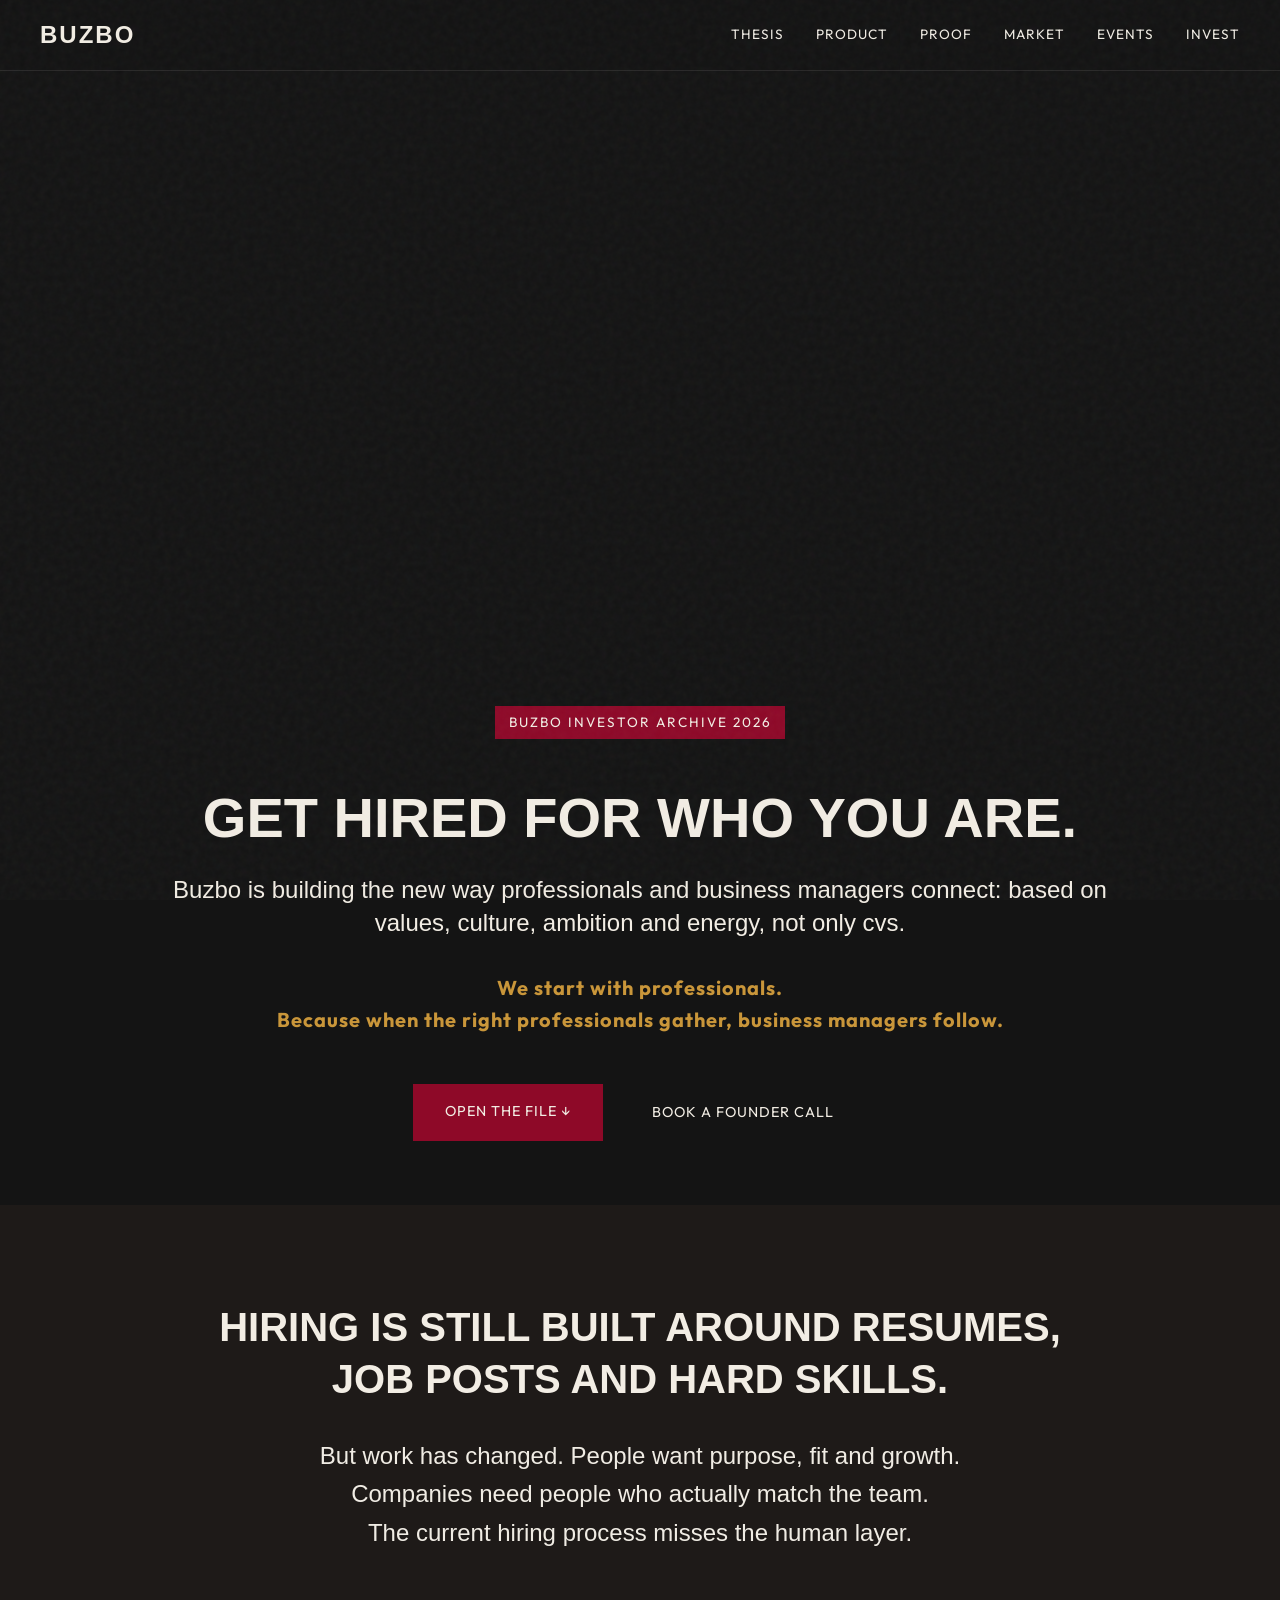
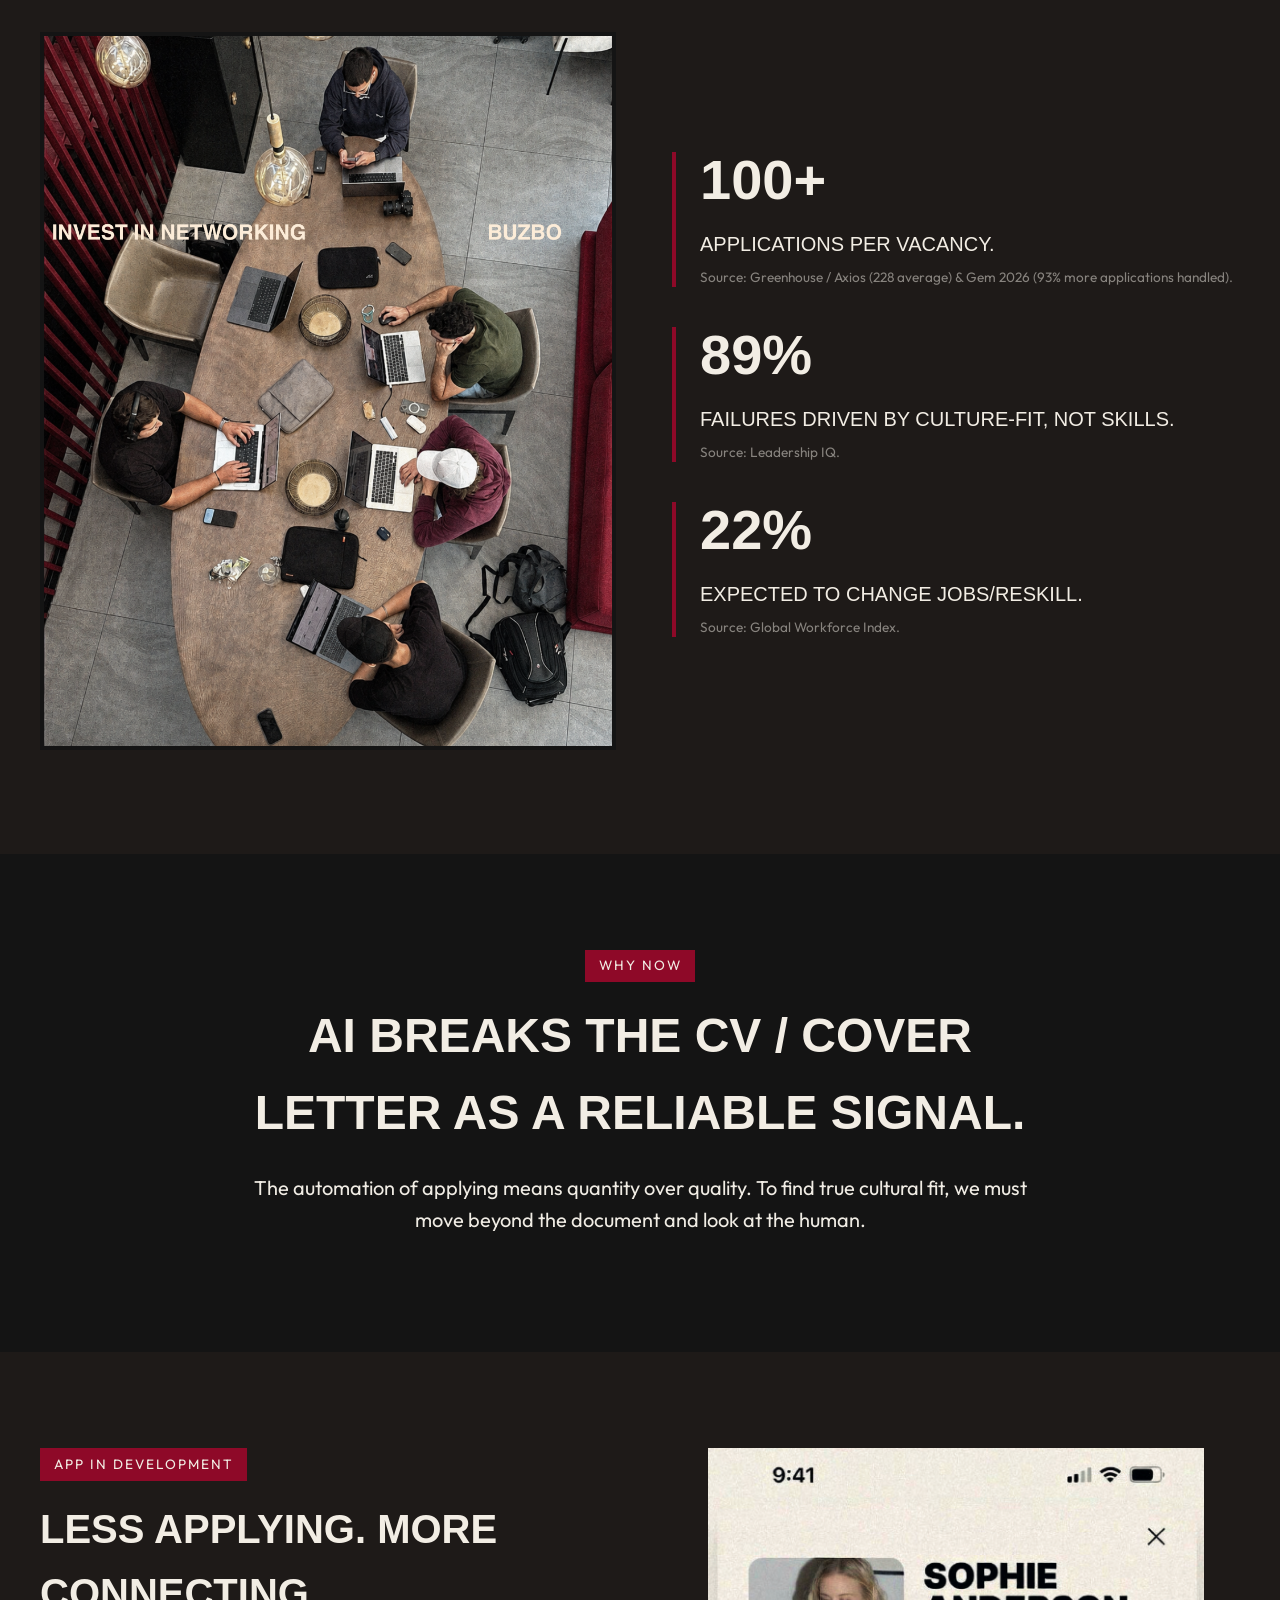
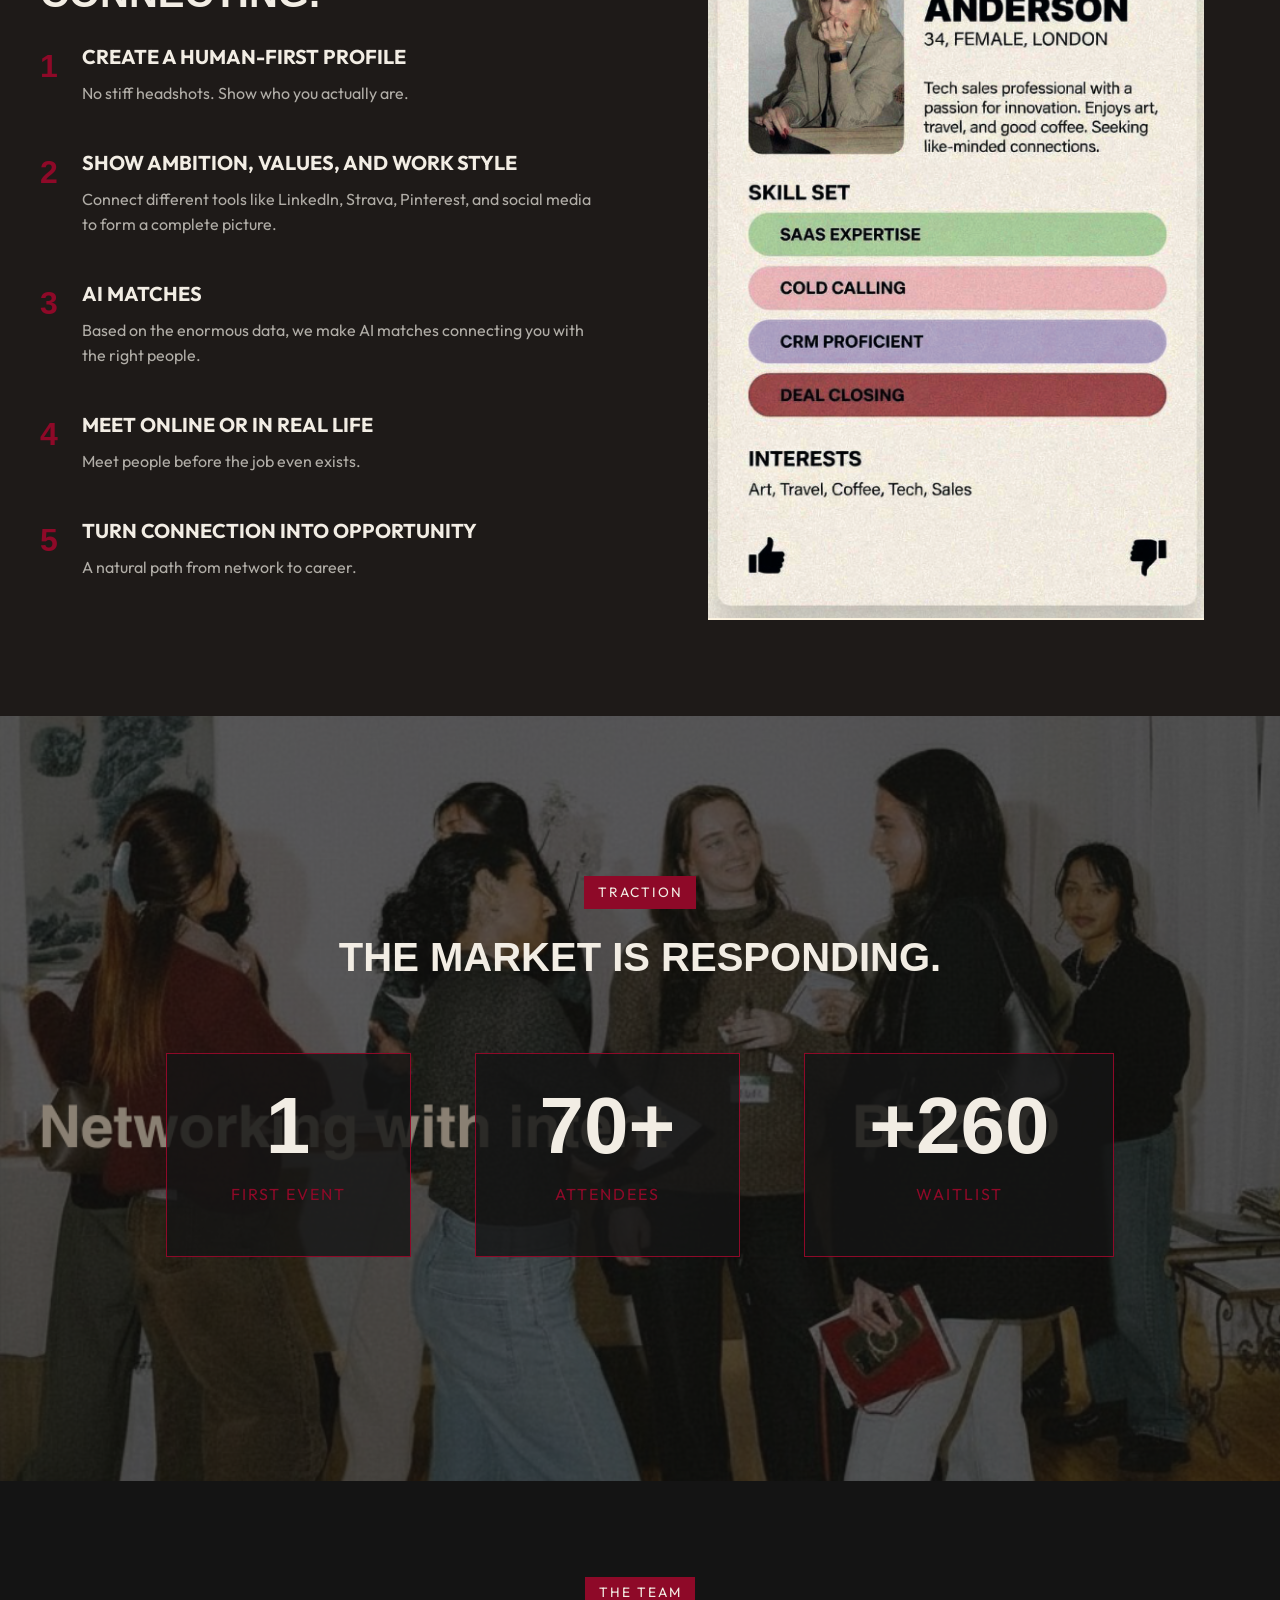
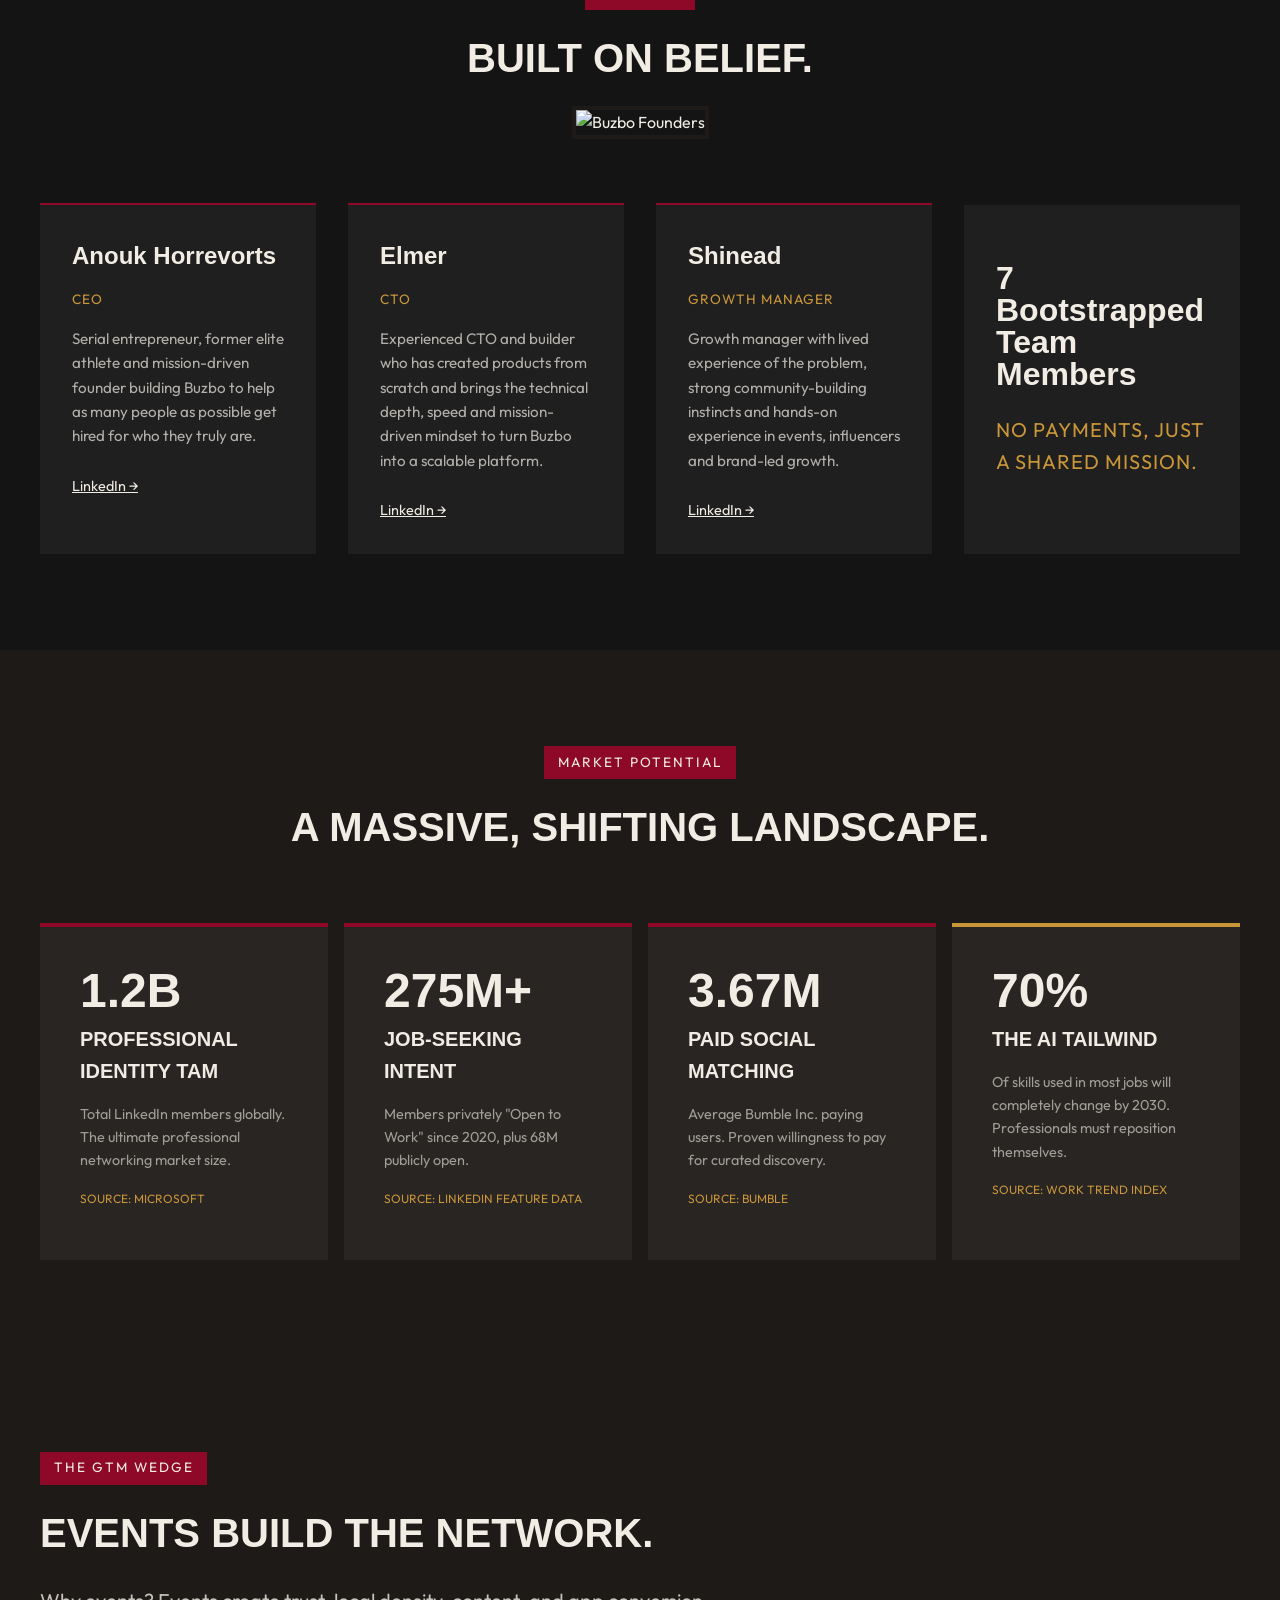
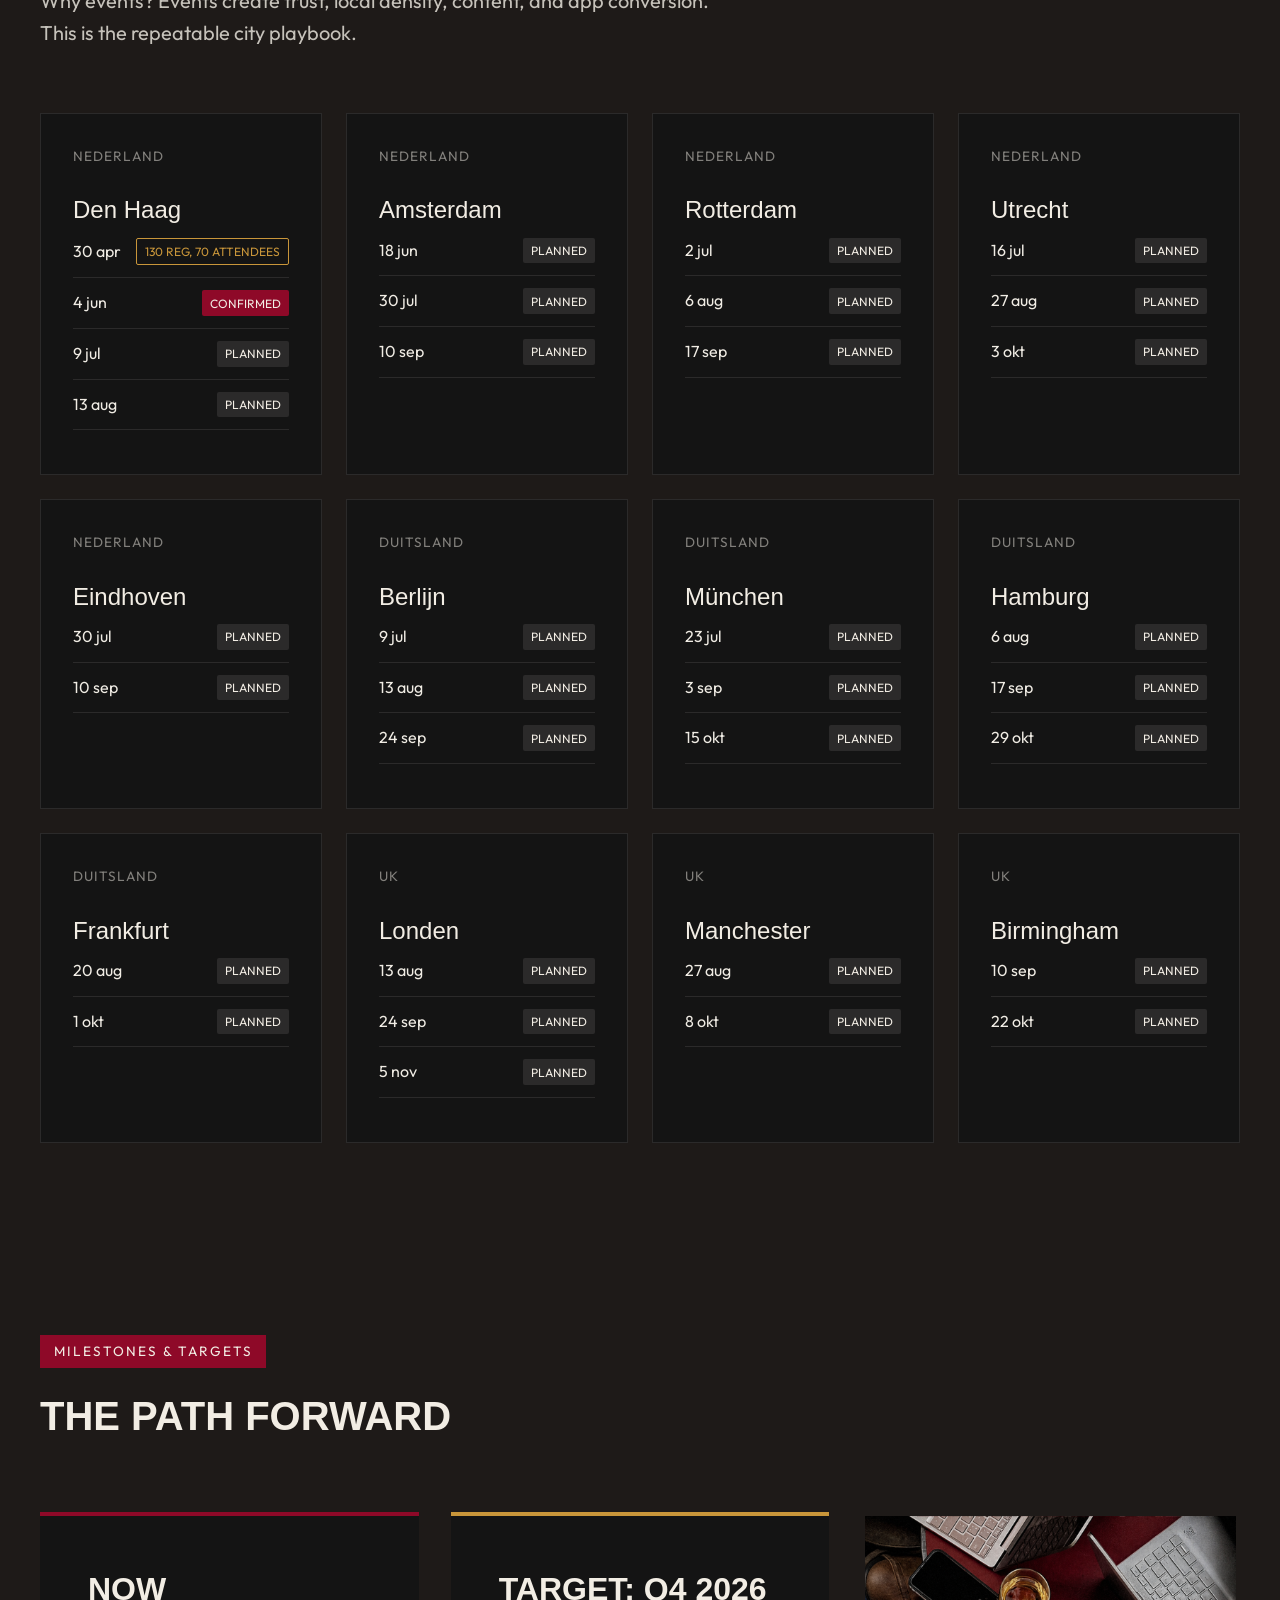
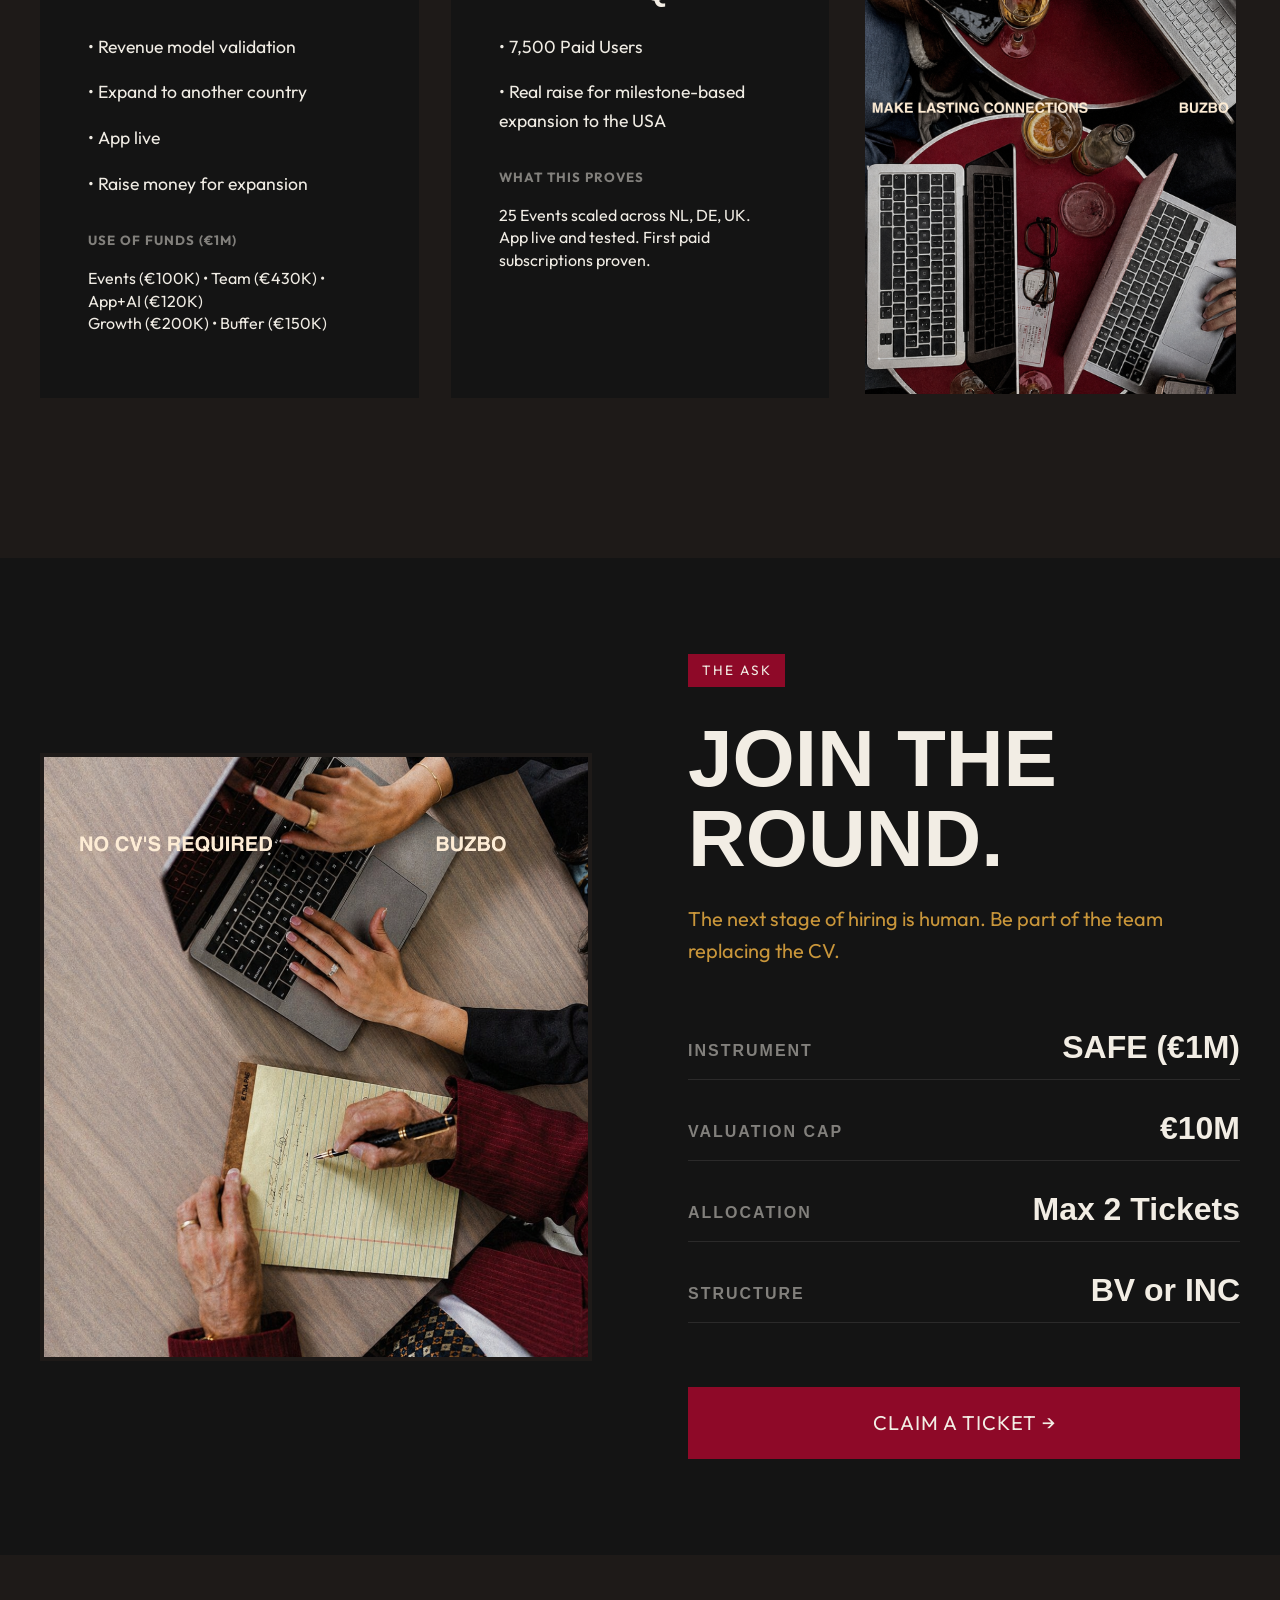
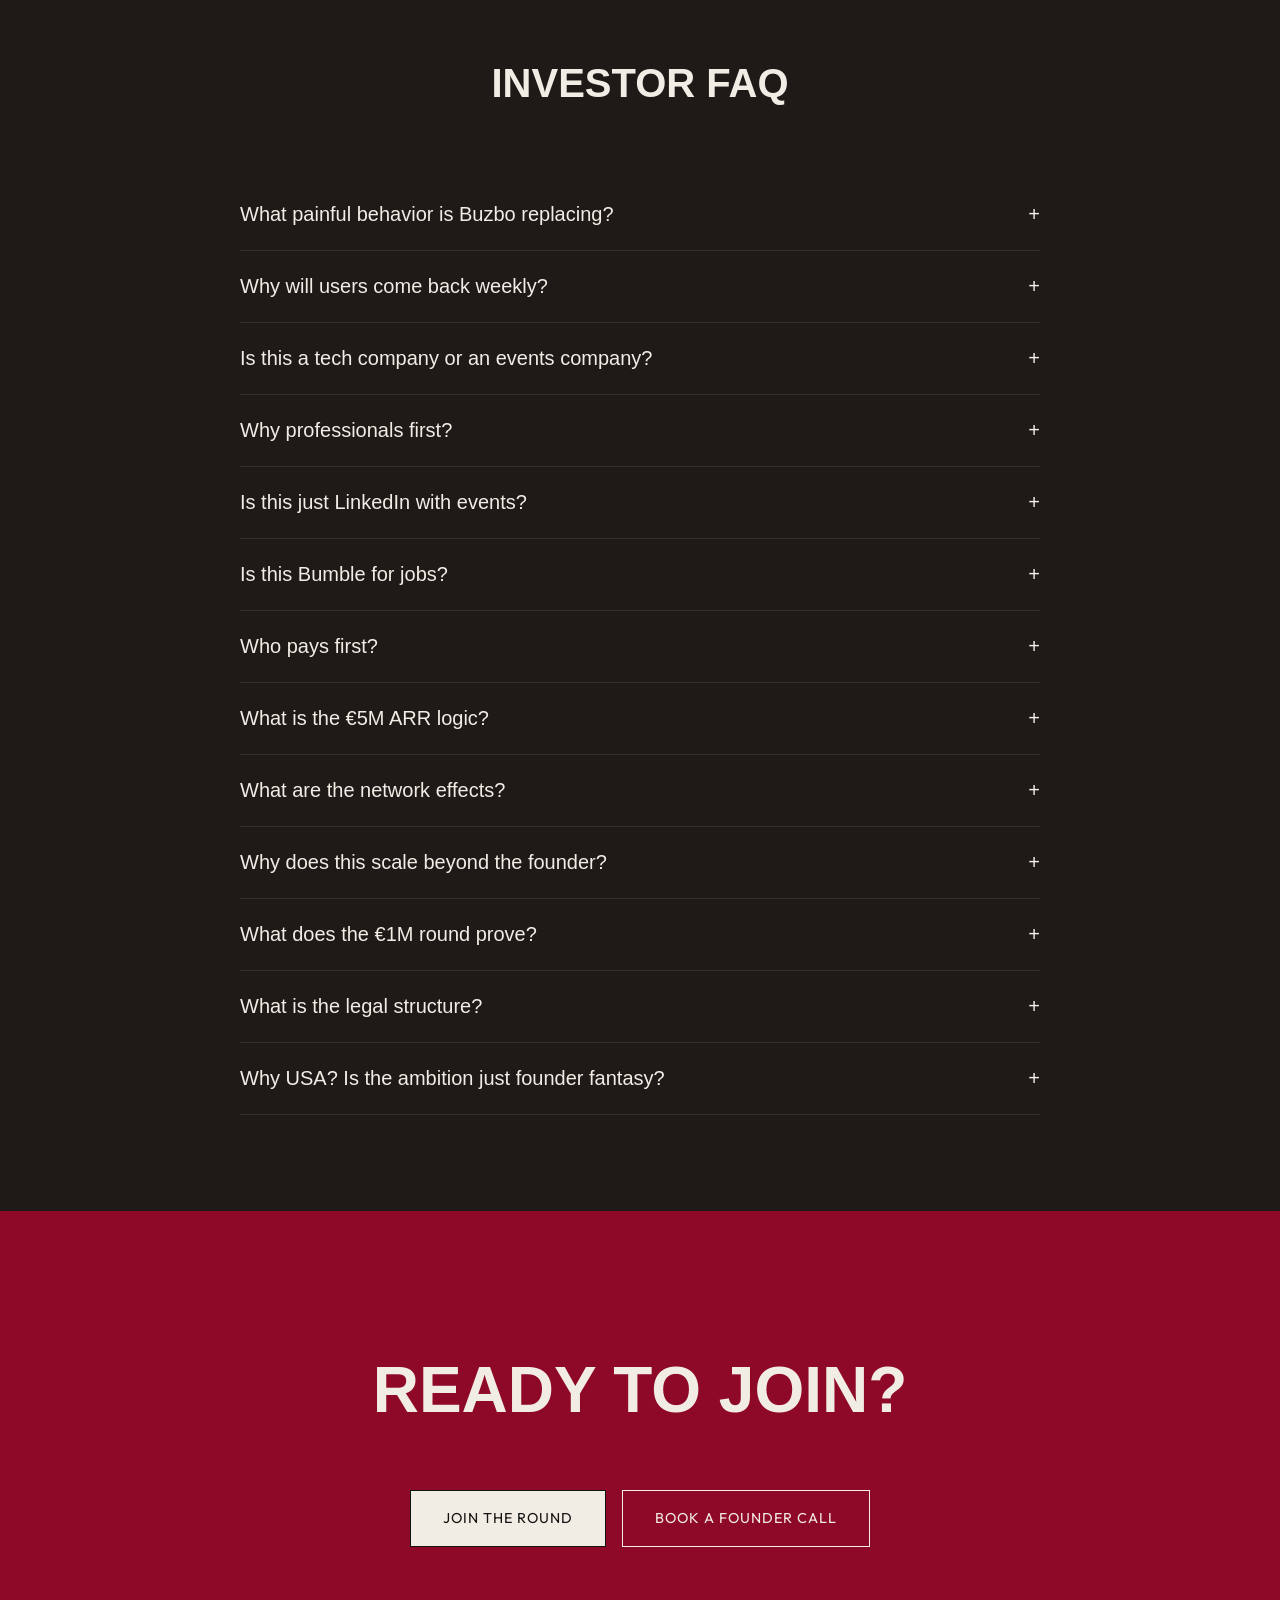
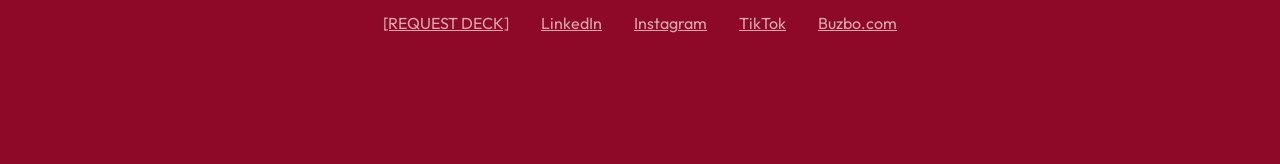
==== commit 00ff6922: "New update" ====
--- a/index.html
+++ b/index.html
@@ -243,27 +243,26 @@
             <div style="display: grid; grid-template-columns: repeat(auto-fit, minmax(250px, 1fr)); gap: 2rem; margin-top: 2rem; text-align: left;">
                 <div style="background: rgba(242,237,228,0.05); padding: 2rem; border-top: 2px solid var(--buzbo-red);">
                     <h3 style="color: var(--cream); margin-bottom: 0.5rem; font-size: 1.5rem; text-transform: none;">Anouk Horrevorts</h3>
-                    <p style="color: var(--amber); font-size: 0.85rem; text-transform: uppercase; letter-spacing: 1px; margin-bottom: 1rem;">Founder & CEO</p>
-                    <p style="color: rgba(240, 236, 228, 0.7); font-size: 0.95rem; margin-bottom: 1.5rem;">Visionary and driving force behind the mission. Leads product strategy, brand, and global growth.</p>
+                    <p style="color: var(--amber); font-size: 0.85rem; text-transform: uppercase; letter-spacing: 1px; margin-bottom: 1rem;">CEO</p>
+                    <p style="color: rgba(240, 236, 228, 0.7); font-size: 0.95rem; margin-bottom: 1.5rem;">Serial entrepreneur, former elite athlete and mission-driven founder building Buzbo to help as many people as possible get hired for who they truly are.</p>
                     <a href="https://www.linkedin.com/in/anouk-horrevorts-76a5b542/" target="_blank" style="color: var(--cream); text-decoration: underline; font-size: 0.9rem;">LinkedIn &rarr;</a>
+                </div>
+                <div style="background: rgba(242,237,228,0.05); padding: 2rem; border-top: 2px solid var(--buzbo-red);">
+                    <h3 style="color: var(--cream); margin-bottom: 0.5rem; font-size: 1.5rem; text-transform: none;">Elmer</h3>
+                    <p style="color: var(--amber); font-size: 0.85rem; text-transform: uppercase; letter-spacing: 1px; margin-bottom: 1rem;">CTO</p>
+                    <p style="color: rgba(240, 236, 228, 0.7); font-size: 0.95rem; margin-bottom: 1.5rem;">Experienced CTO and builder who has created products from scratch and brings the technical depth, speed and mission-driven mindset to turn Buzbo into a scalable platform.</p>
+                    <a href="#" target="_blank" style="color: var(--cream); text-decoration: underline; font-size: 0.9rem;">LinkedIn &rarr;</a>
                 </div>
                 <div style="background: rgba(242,237,228,0.05); padding: 2rem; border-top: 2px solid var(--buzbo-red);">
                     <h3 style="color: var(--cream); margin-bottom: 0.5rem; font-size: 1.5rem; text-transform: none;">Shinead</h3>
-                    <p style="color: var(--amber); font-size: 0.85rem; text-transform: uppercase; letter-spacing: 1px; margin-bottom: 1rem;">Co-Founder / Operations</p>
-                    <p style="color: rgba(240, 236, 228, 0.7); font-size: 0.95rem; margin-bottom: 1.5rem;">Drives operational excellence, building the scalable foundation for the community and events.</p>
+                    <p style="color: var(--amber); font-size: 0.85rem; text-transform: uppercase; letter-spacing: 1px; margin-bottom: 1rem;">Growth Manager</p>
+                    <p style="color: rgba(240, 236, 228, 0.7); font-size: 0.95rem; margin-bottom: 1.5rem;">Growth manager with lived experience of the problem, strong community-building instincts and hands-on experience in events, influencers and brand-led growth.</p>
                     <a href="#" target="_blank" style="color: var(--cream); text-decoration: underline; font-size: 0.9rem;">LinkedIn &rarr;</a>
                 </div>
-                <div style="background: rgba(242,237,228,0.05); padding: 2rem; border-top: 2px solid var(--buzbo-red);">
-                    <h3 style="color: var(--cream); margin-bottom: 0.5rem; font-size: 1.5rem; text-transform: none;">Elmer</h3>
-                    <p style="color: var(--amber); font-size: 0.85rem; text-transform: uppercase; letter-spacing: 1px; margin-bottom: 1rem;">Co-Founder / Tech</p>
-                    <p style="color: rgba(240, 236, 228, 0.7); font-size: 0.95rem; margin-bottom: 1.5rem;">Architects the platform infrastructure, AI matching systems, and technical scaling.</p>
-                    <a href="#" target="_blank" style="color: var(--cream); text-decoration: underline; font-size: 0.9rem;">LinkedIn &rarr;</a>
-                </div>
-            </div>
-            
-            <div style="margin-top: 4rem;">
-                <h4 style="font-size: 1.5rem; color: var(--cream); margin-bottom: 0.5rem; text-transform: none;">3 Cofounders. 7 Bootstrapped Team Members.</h4>
-                <p style="font-size: 1.25rem; color: var(--amber); text-transform: uppercase; letter-spacing: 1px;">No payments, just a shared mission.</p>
+                <div style="background: rgba(242,237,228,0.05); padding: 2rem; border-top: 2px solid var(--charcoal); display: flex; flex-direction: column; justify-content: center;">
+                    <h4 style="font-size: 2rem; color: var(--cream); margin-bottom: 0.5rem; text-transform: none; line-height: 1;">7 Bootstrapped Team Members</h4>
+                    <p style="font-size: 1.25rem; color: var(--amber); text-transform: uppercase; letter-spacing: 1px; margin-top: 1rem;">No payments, just a shared mission.</p>
+                </div>
             </div>
         </div>
     </section>
@@ -418,7 +417,7 @@
                 <h2 class="section-title">The Path Forward</h2>
             </div>
             
-            <div class="model-grid" style="grid-template-columns: 1fr 1fr; gap: 4rem;">
+            <div class="model-grid" style="display: grid; grid-template-columns: repeat(auto-fit, minmax(300px, 1fr)); gap: 2rem; align-items: stretch;">
                 <div style="background-color: var(--charcoal); padding: 3rem; border-top: 4px solid var(--buzbo-red);">
                     <h3 style="color: var(--cream); margin-bottom: 1rem; font-size: 2rem;">NOW</h3>
                     <p style="font-size: 1.1rem; margin-bottom: 0.5rem;">&bull; Revenue model validation</p>
@@ -441,39 +440,41 @@
                         25 Events scaled across NL, DE, UK. App live and tested. First paid subscriptions proven.
                     </p>
                 </div>
+                <div style="background-image: url('2.png'); background-size: cover; background-position: center; border: 4px solid var(--dark-grey); filter: grayscale(10%); min-height: 300px;"></div>
             </div>
         </div>
     </section>
 
     <!-- 8. Invest -->
-    <section id="invest">
-        <div class="container">
-            <div class="invest-box">
-                <div class="invest-header">
-                    <span class="label">JOIN THE ROUND</span>
-                    <h2 class="section-title" style="margin-bottom: 0;">The Ask</h2>
-                </div>
-                <div class="invest-terms" style="margin-bottom: 0;">
-                    <div class="term-group">
-                        <h5>Instrument</h5>
-                        <p>SAFE (€1M)</p>
-                    </div>
-                    <div class="term-group">
-                        <h5>Valuation Cap</h5>
-                        <p>€10M</p>
-                    </div>
-                    <div class="term-group">
-                        <h5>Allocation</h5>
-                        <p>Max 2 Tickets</p>
-                    </div>
-                    <div class="term-group">
-                        <h5>Legal Structure</h5>
-                        <p>BV or INC</p>
-                    </div>
-                </div>
-                <div style="text-align: center; margin-top: 3rem;">
-                    <a href="mailto:hello@buzbo.com" class="btn btn-primary">JOIN THE ROUND</a>
-                </div>
+    <section id="invest" style="background-color: var(--charcoal); padding-top: 6rem; padding-bottom: 6rem;">
+        <div class="container" style="display: grid; grid-template-columns: repeat(auto-fit, minmax(400px, 1fr)); gap: 6rem; align-items: center;">
+            <div style="background-image: url('4.png'); background-size: cover; background-position: center; border: 4px solid var(--dark-grey); filter: grayscale(10%); min-height: 600px;"></div>
+            
+            <div>
+                <span class="label" style="background-color: var(--buzbo-red); color: var(--cream);">THE ASK</span>
+                <h2 style="font-size: 5rem; color: var(--cream); font-family: var(--font-heading); line-height: 1; margin-top: 1rem; margin-bottom: 1.5rem;">JOIN THE ROUND.</h2>
+                <p style="font-size: 1.25rem; color: var(--amber); margin-bottom: 4rem;">The next stage of hiring is human. Be part of the team replacing the CV.</p>
+                
+                <div style="display: flex; flex-direction: column; gap: 2rem; margin-bottom: 4rem;">
+                    <div style="display: flex; justify-content: space-between; align-items: flex-end; border-bottom: 1px solid rgba(242,237,228,0.1); padding-bottom: 1rem;">
+                        <h5 style="text-transform: uppercase; font-size: 1rem; letter-spacing: 2px; color: rgba(240, 236, 228, 0.5); margin: 0;">Instrument</h5>
+                        <p style="font-size: 2rem; font-family: var(--font-heading); font-weight: bold; color: var(--cream); margin: 0; line-height: 1;">SAFE (€1M)</p>
+                    </div>
+                    <div style="display: flex; justify-content: space-between; align-items: flex-end; border-bottom: 1px solid rgba(242,237,228,0.1); padding-bottom: 1rem;">
+                        <h5 style="text-transform: uppercase; font-size: 1rem; letter-spacing: 2px; color: rgba(240, 236, 228, 0.5); margin: 0;">Valuation Cap</h5>
+                        <p style="font-size: 2rem; font-family: var(--font-heading); font-weight: bold; color: var(--cream); margin: 0; line-height: 1;">€10M</p>
+                    </div>
+                    <div style="display: flex; justify-content: space-between; align-items: flex-end; border-bottom: 1px solid rgba(242,237,228,0.1); padding-bottom: 1rem;">
+                        <h5 style="text-transform: uppercase; font-size: 1rem; letter-spacing: 2px; color: rgba(240, 236, 228, 0.5); margin: 0;">Allocation</h5>
+                        <p style="font-size: 2rem; font-family: var(--font-heading); font-weight: bold; color: var(--cream); margin: 0; line-height: 1;">Max 2 Tickets</p>
+                    </div>
+                    <div style="display: flex; justify-content: space-between; align-items: flex-end; border-bottom: 1px solid rgba(242,237,228,0.1); padding-bottom: 1rem;">
+                        <h5 style="text-transform: uppercase; font-size: 1rem; letter-spacing: 2px; color: rgba(240, 236, 228, 0.5); margin: 0;">Structure</h5>
+                        <p style="font-size: 2rem; font-family: var(--font-heading); font-weight: bold; color: var(--cream); margin: 0; line-height: 1;">BV or INC</p>
+                    </div>
+                </div>
+                
+                <a href="mailto:hello@buzbo.com" class="btn btn-primary" style="font-size: 1.25rem; padding: 1.25rem 3rem; width: 100%; text-align: center; display: block; box-sizing: border-box;">CLAIM A TICKET &rarr;</a>
             </div>
         </div>
     </section>
@@ -552,6 +553,7 @@
                 <a href="mailto:hello@buzbo.com">[REQUEST DECK]</a>
                 <a href="https://www.linkedin.com/in/anouk-horrevorts-76a5b542/" target="_blank">LinkedIn</a>
                 <a href="https://www.instagram.com/joinbuzbo/" target="_blank">Instagram</a>
+                <a href="https://www.tiktok.com/@joinbuzbo" target="_blank">TikTok</a>
                 <a href="https://www.buzbo.com/" target="_blank">Buzbo.com</a>
             </div>
         </div>
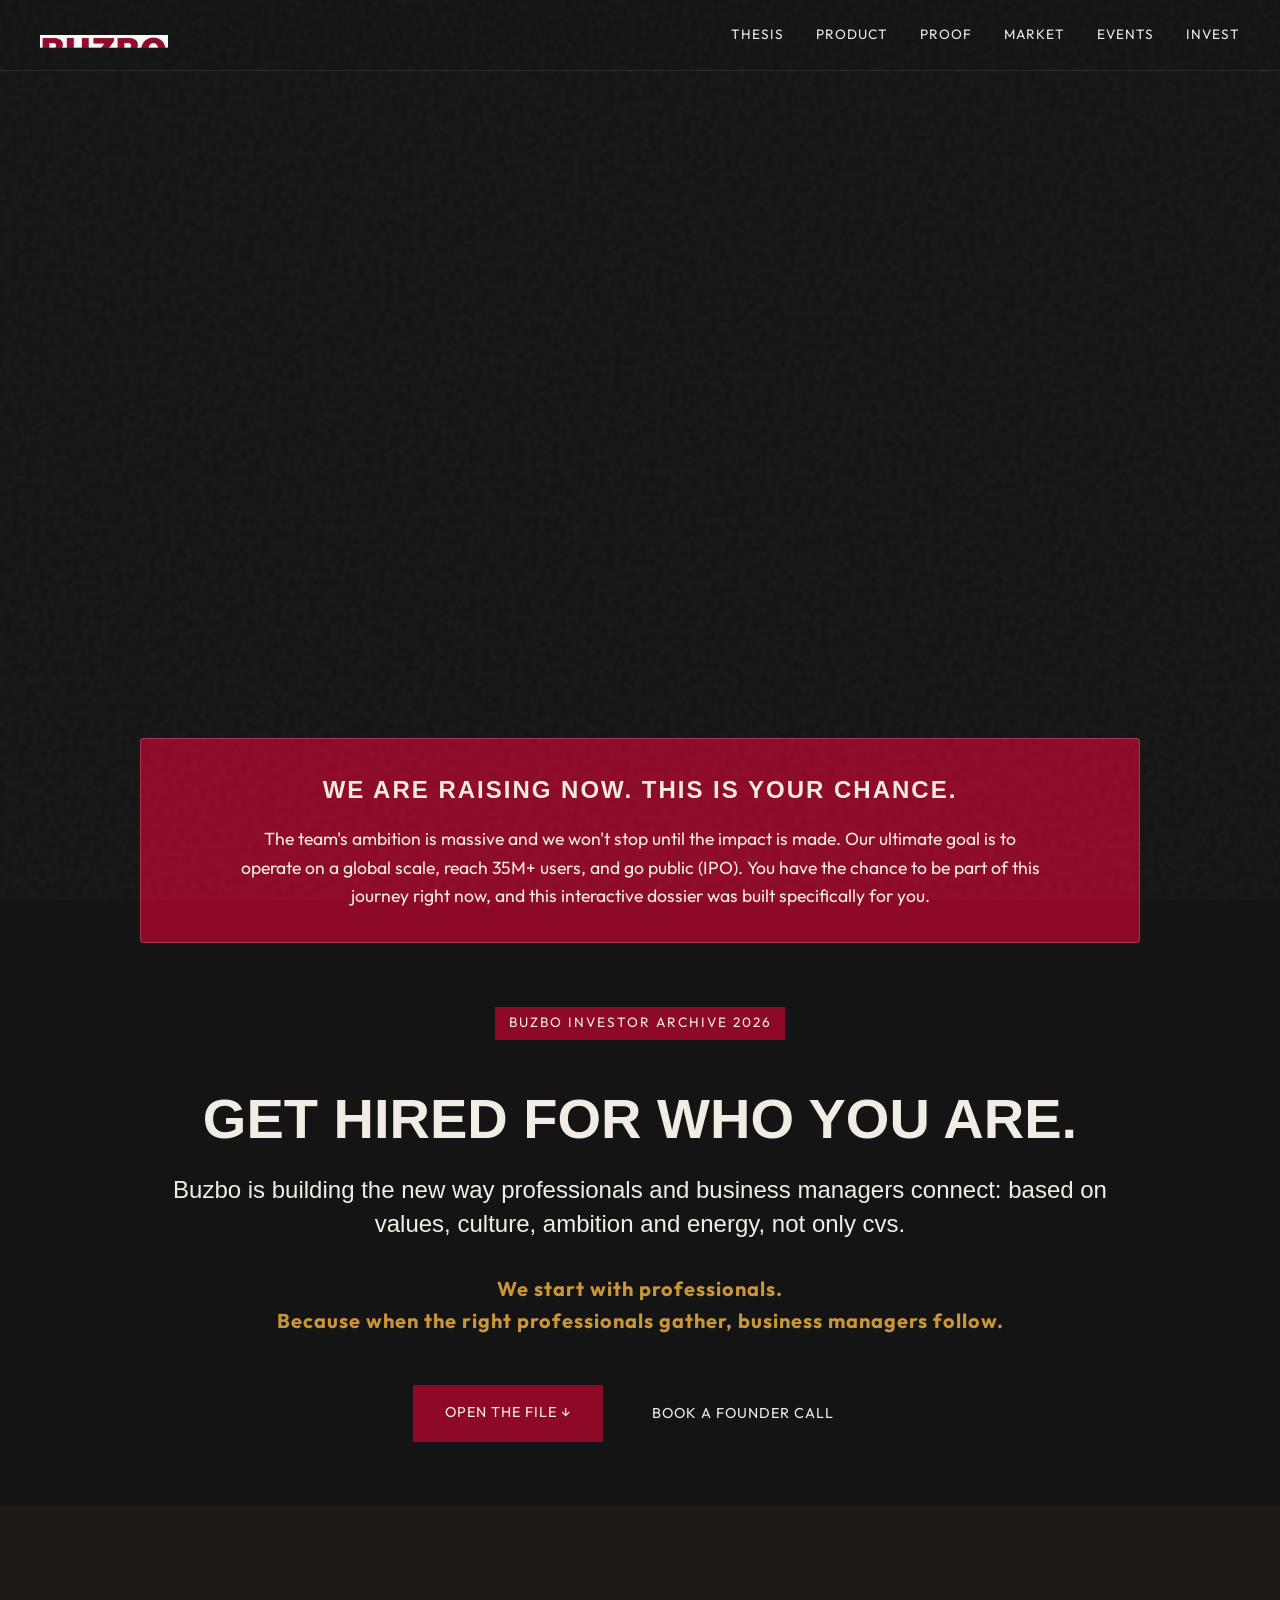
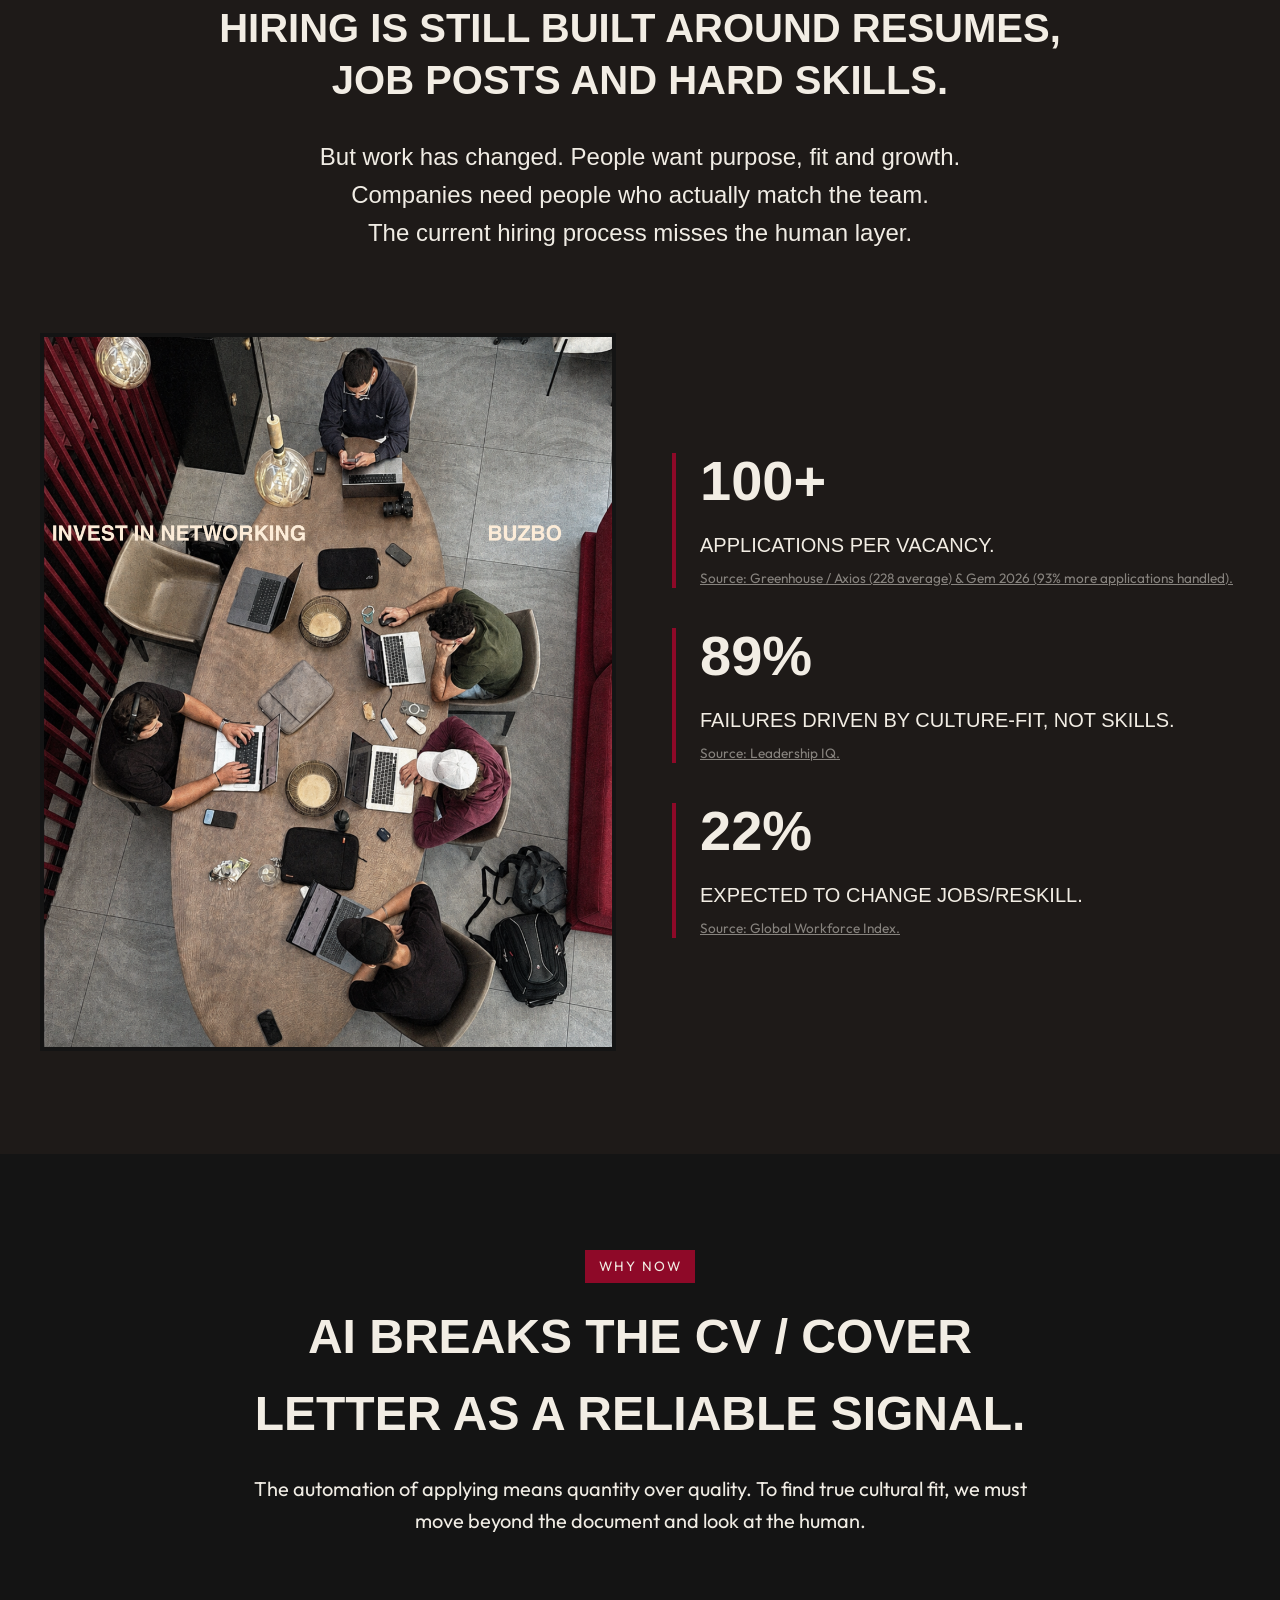
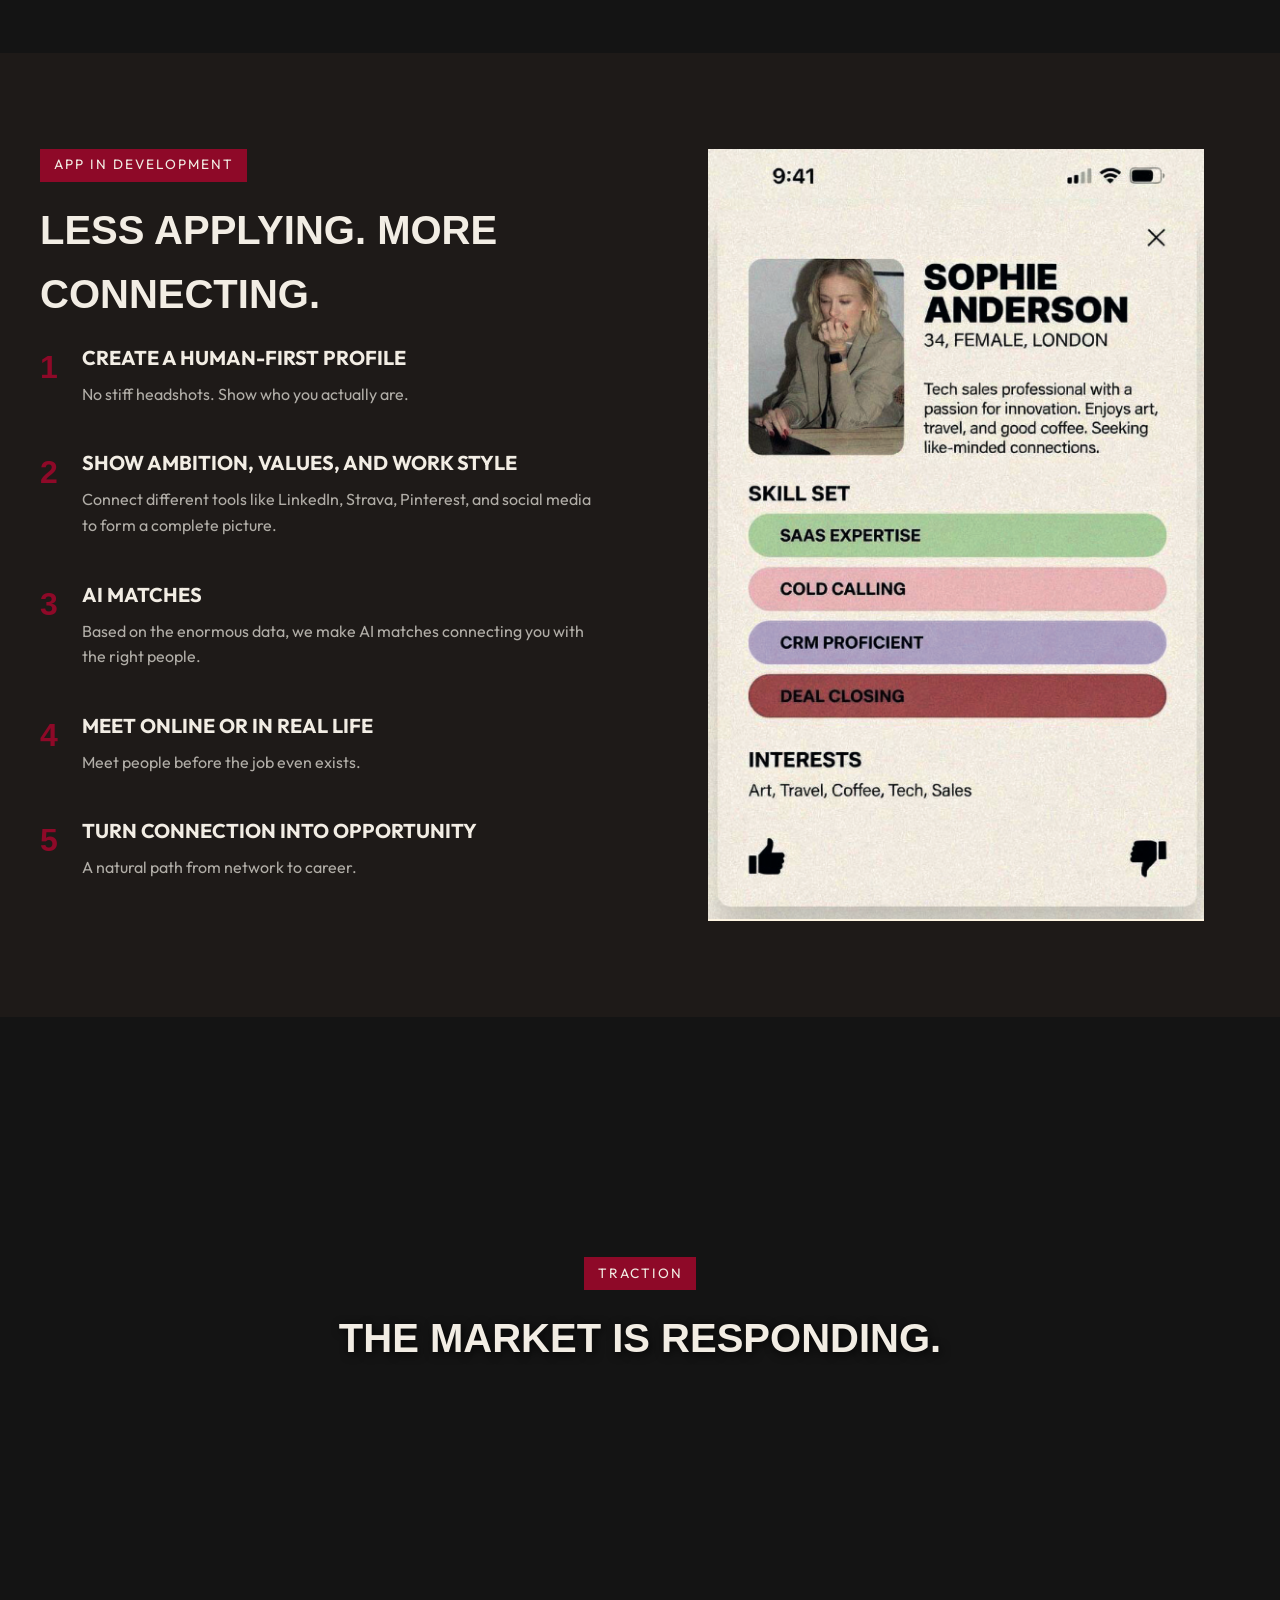
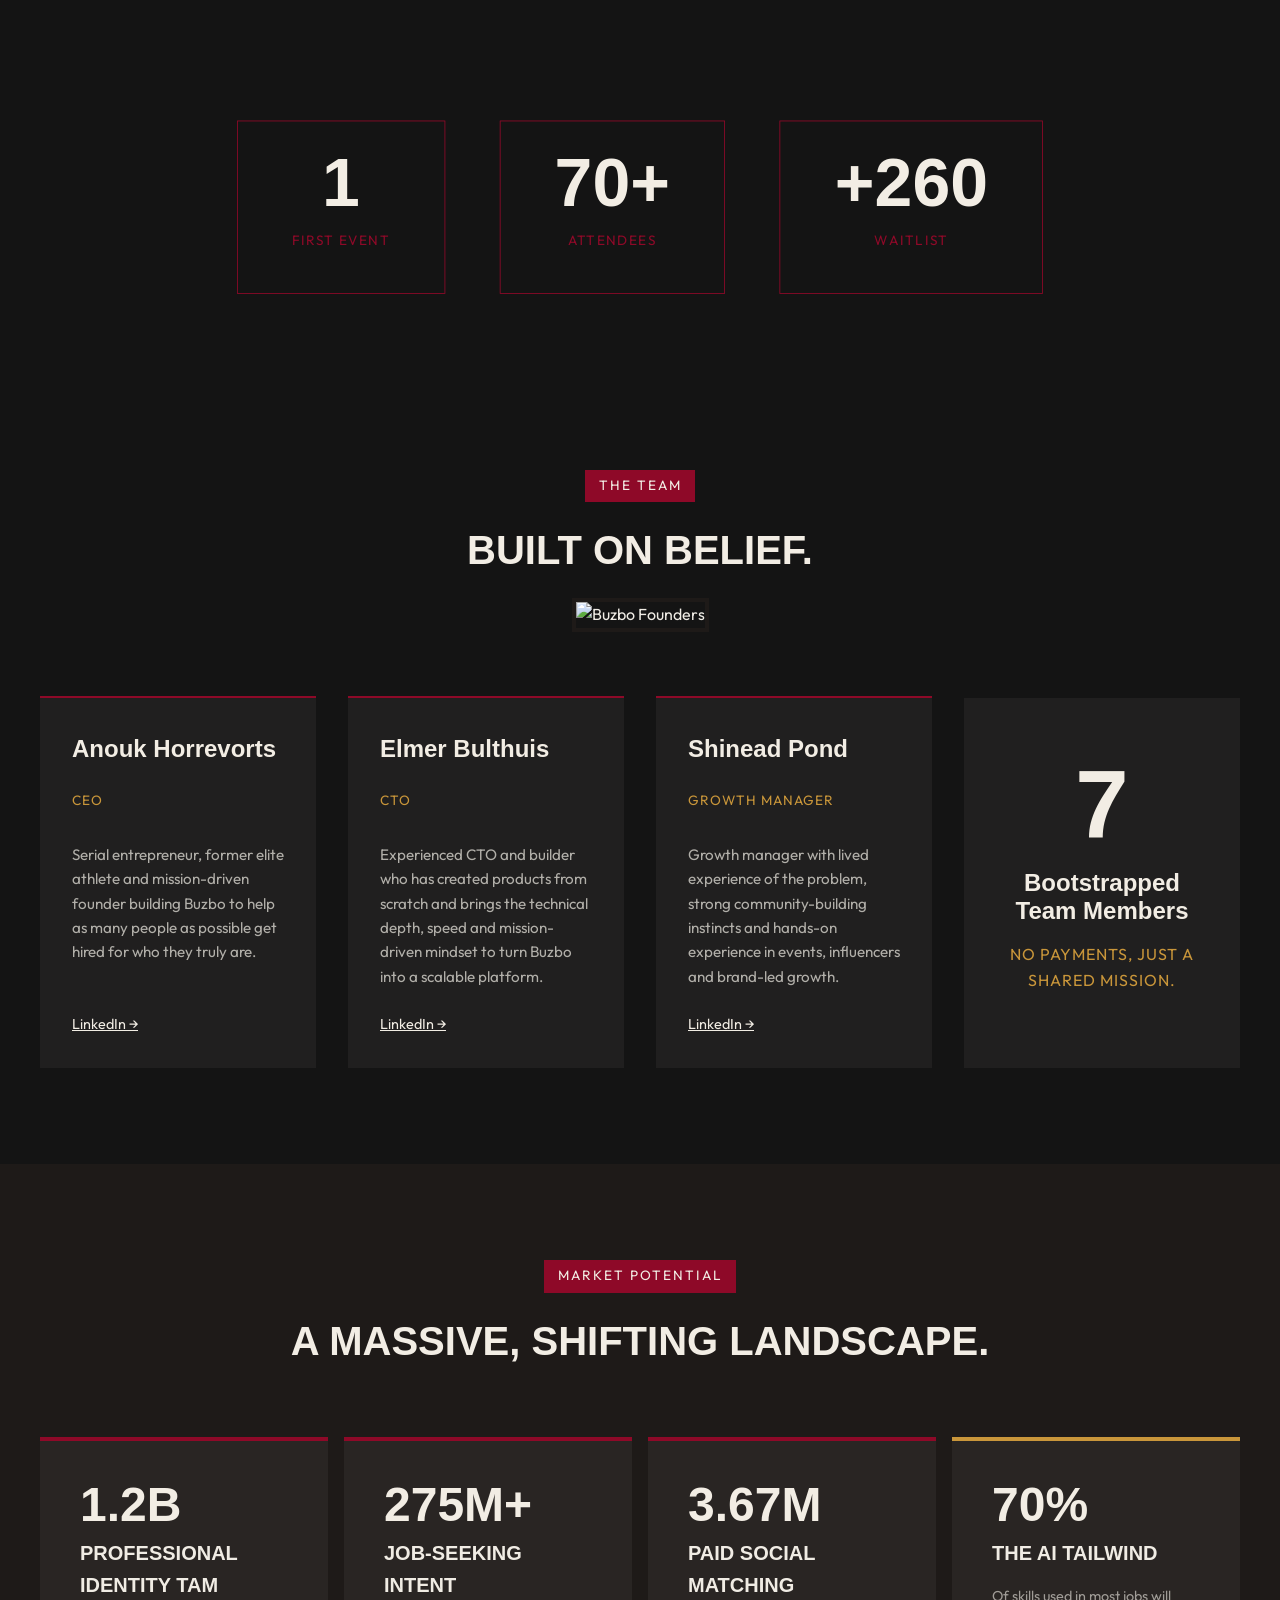
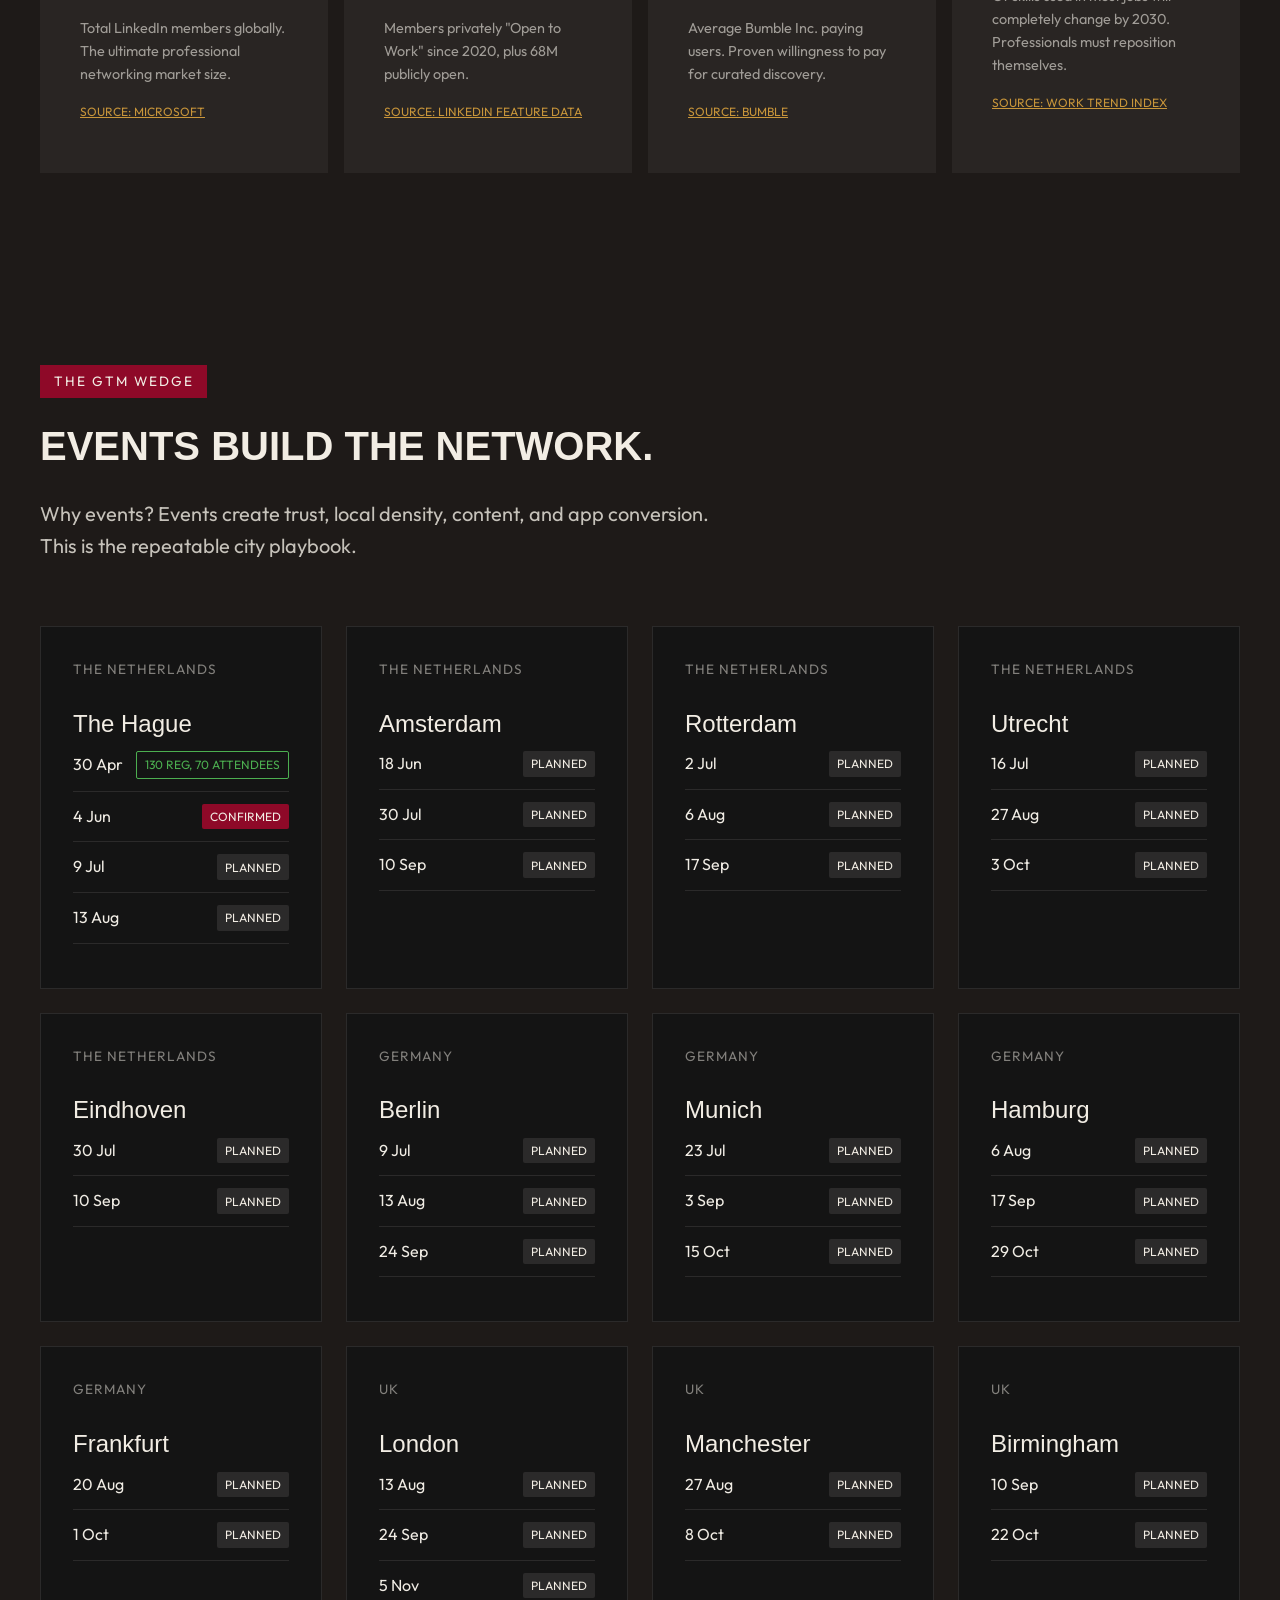
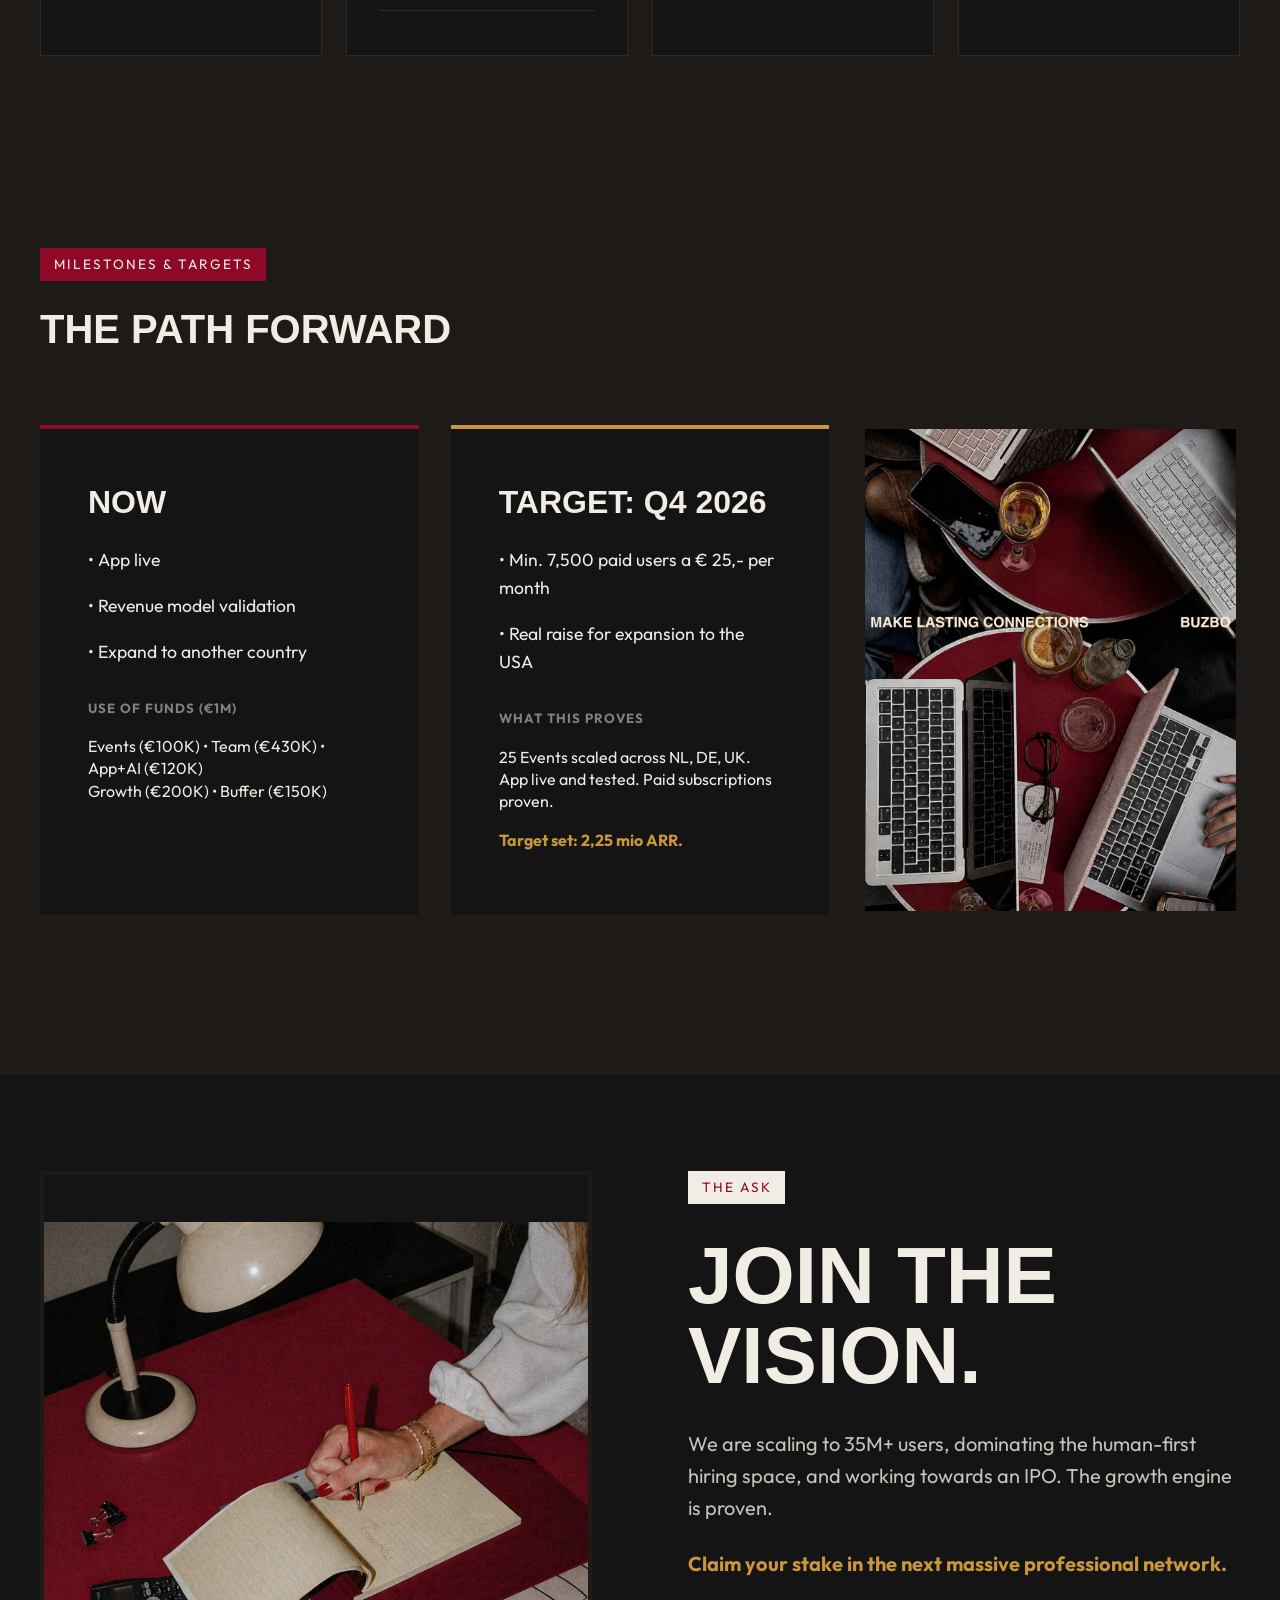
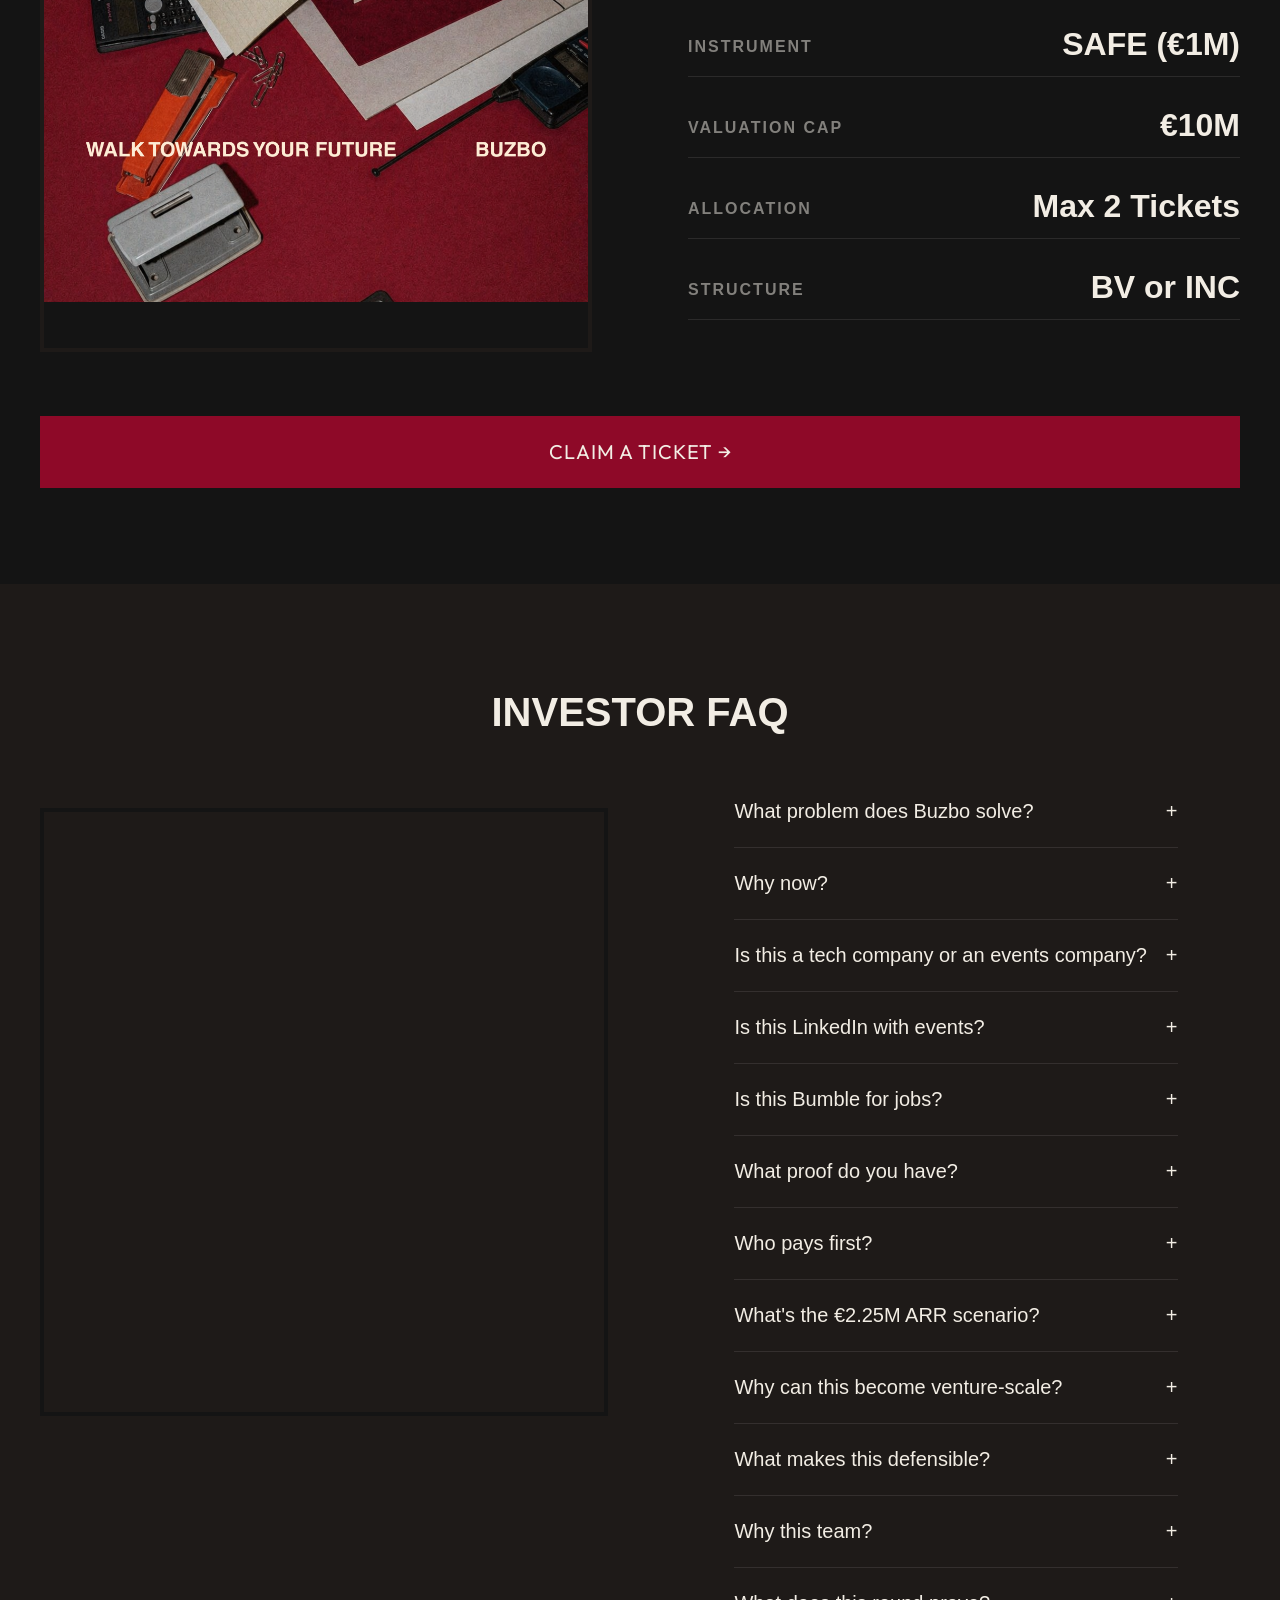
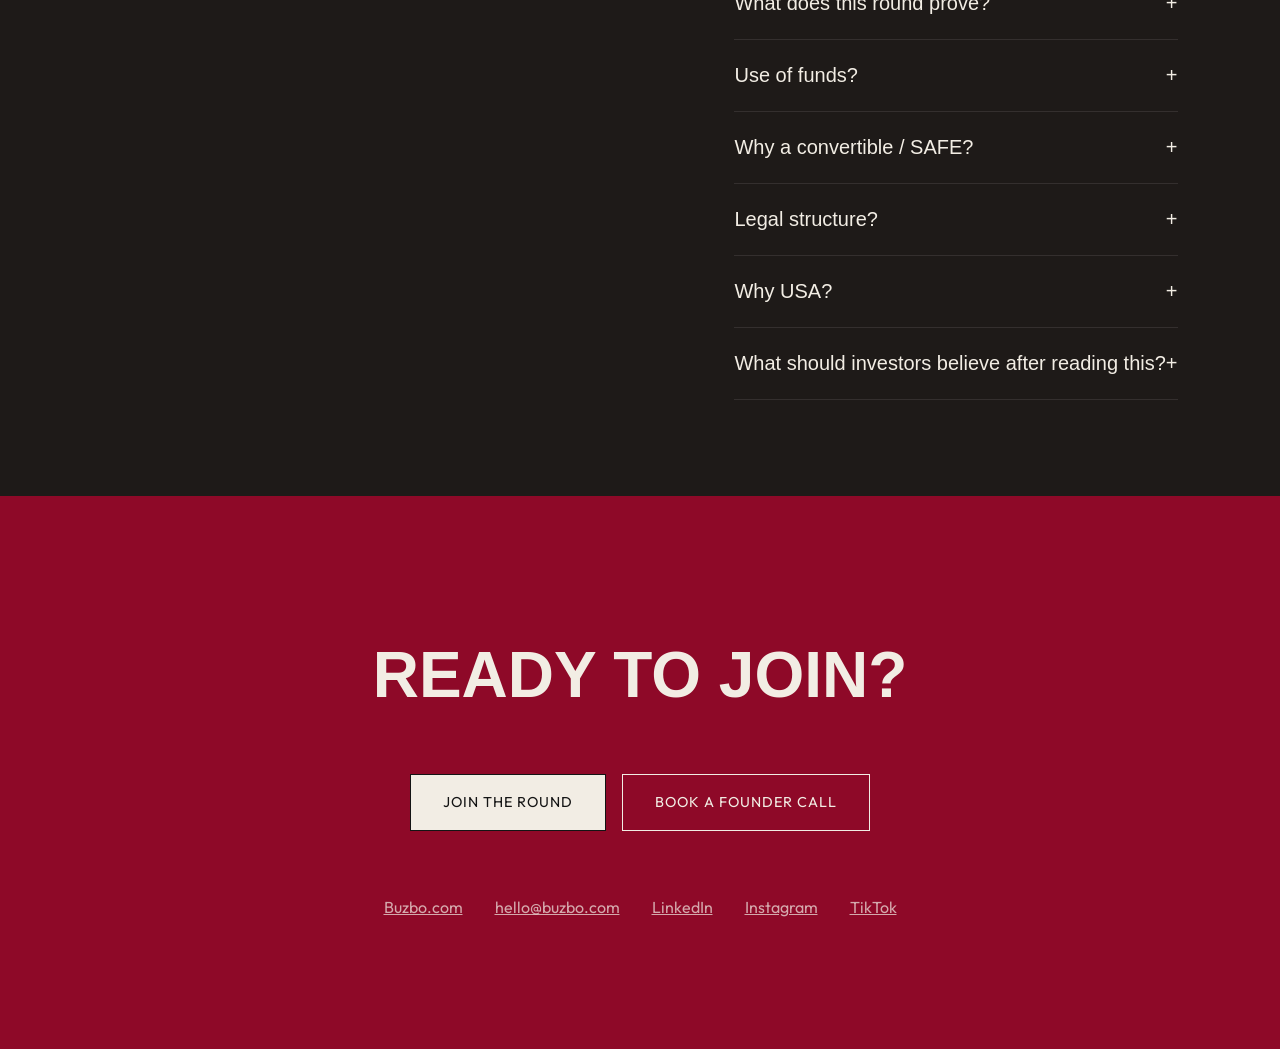
==== commit e317aa1f: "update" ====
--- a/index.html
+++ b/index.html
@@ -79,7 +79,7 @@
     <!-- Sticky Navigation -->
     <nav>
         <div class="container nav-content">
-            <div class="nav-brand" style="font-family: var(--font-heading);">BUZBO</div>
+            <img src="Logov2.png" alt="Buzbo logo" class="nav-brand" style="height: 2rem;"/>
             <div class="nav-links">
                 <a href="#intro">Thesis</a>
                 <a href="#product">Product</a>
@@ -97,6 +97,13 @@
     <!-- Intro Content / Thesis -->
     <section id="intro" style="padding-top: 6rem; padding-bottom: 4rem; text-align: center;">
         <div class="container" style="max-width: 1000px;">
+            <div style="background-color: var(--buzbo-red); padding: 2rem; margin-top: 2rem; margin-bottom: 4rem; border: 1px solid rgba(242,237,228,0.2); border-radius: 4px; text-align: center;">
+                <h4 style="color: var(--cream); font-family: var(--font-heading); font-size: 1.5rem; text-transform: uppercase; margin-bottom: 1rem; letter-spacing: 2px;">WE ARE RAISING NOW. THIS IS YOUR CHANCE.</h4>
+                <p style="color: var(--cream); font-size: 1.1rem; max-width: 800px; margin: 0 auto; line-height: 1.6;">
+                    The team's ambition is massive and we won't stop until the impact is made. Our ultimate goal is to operate on a global scale, reach 35M+ users, and go public (IPO). You have the chance to be part of this journey right now, and this interactive dossier was built specifically for you.
+                </p>
+            </div>
+
             <span class="label">BUZBO INVESTOR ARCHIVE 2026</span>
             <h1 class="hero-title" style="color: var(--cream); margin-top: 2rem; font-size: 3.5rem; white-space: nowrap;">GET HIRED FOR WHO YOU ARE.</h1>
             <p style="font-family: var(--font-heading); font-size: 1.5rem; color: var(--cream); margin-bottom: 2rem; line-height: 1.4; text-transform: none;">
@@ -128,17 +135,17 @@
                     <div style="border-left: 4px solid var(--buzbo-red); padding-left: 1.5rem;">
                         <h4 style="font-size: 3.5rem; margin-bottom: 0.5rem; color: var(--cream); line-height: 1;">100+</h4>
                         <p style="font-family: var(--font-heading); font-size: 1.25rem; text-transform: uppercase; margin-bottom: 0.5rem; color: var(--cream);">Applications per vacancy.</p>
-                        <p style="font-size: 0.85rem; color: rgba(240, 236, 228, 0.5); margin: 0; line-height: 1.4;">Source: Greenhouse / Axios (228 average) & Gem 2026 (93% more applications handled).</p>
+                        <p style="font-size: 0.85rem; color: rgba(240, 236, 228, 0.5); margin: 0; line-height: 1.4;"><a href="#" target="_blank" style="color: rgba(240, 236, 228, 0.5); text-decoration: underline;">Source: Greenhouse / Axios (228 average) & Gem 2026 (93% more applications handled).</a></p>
                     </div>
                     <div style="border-left: 4px solid var(--buzbo-red); padding-left: 1.5rem;">
                         <h4 style="font-size: 3.5rem; margin-bottom: 0.5rem; color: var(--cream); line-height: 1;">89%</h4>
                         <p style="font-family: var(--font-heading); font-size: 1.25rem; text-transform: uppercase; margin-bottom: 0.5rem; color: var(--cream);">Failures driven by culture-fit, not skills.</p>
-                        <p style="font-size: 0.85rem; color: rgba(240, 236, 228, 0.5); margin: 0; line-height: 1.4;">Source: Leadership IQ.</p>
+                        <p style="font-size: 0.85rem; color: rgba(240, 236, 228, 0.5); margin: 0; line-height: 1.4;"><a href="#" target="_blank" style="color: rgba(240, 236, 228, 0.5); text-decoration: underline;">Source: Leadership IQ.</a></p>
                     </div>
                     <div style="border-left: 4px solid var(--buzbo-red); padding-left: 1.5rem;">
                         <h4 style="font-size: 3.5rem; margin-bottom: 0.5rem; color: var(--cream); line-height: 1;">22%</h4>
                         <p style="font-family: var(--font-heading); font-size: 1.25rem; text-transform: uppercase; margin-bottom: 0.5rem; color: var(--cream);">Expected to change jobs/reskill.</p>
-                        <p style="font-size: 0.85rem; color: rgba(240, 236, 228, 0.5); margin: 0; line-height: 1.4;">Source: Global Workforce Index.</p>
+                        <p style="font-size: 0.85rem; color: rgba(240, 236, 228, 0.5); margin: 0; line-height: 1.4;"><a href="#" target="_blank" style="color: rgba(240, 236, 228, 0.5); text-decoration: underline;">Source: Global Workforce Index.</a></p>
                     </div>
                 </div>
             </div>
@@ -203,20 +210,20 @@
     </section>
 
     <!-- 5. Proof -->
-    <section id="proof" style="position: relative; overflow: hidden; padding: 10rem 0;">
-        <video autoplay loop muted playsinline style="position: absolute; top: 50%; left: 50%; min-width: 100%; min-height: 100%; width: auto; height: auto; transform: translate(-50%, -50%); z-index: 0; opacity: 0.3; object-fit: cover;">
+    <section id="proof" style="position: relative; overflow: hidden; padding: 15rem 0 5rem 0;">
+        <video autoplay loop muted playsinline style="position: absolute; top: 50%; left: 50%; min-width: 100%; min-height: 100%; width: auto; height: auto; transform: translate(-50%, -50%); z-index: 0; opacity: 1; object-fit: cover;">
             <!-- Background Video when upload is complete -->
-            <source src="event-video.mp4" type="video/mp4">
+            <source src="20260512_085426000_iOS.MOV" type="video/mp4">
         </video>
         <!-- Fallback background image if video doesn't load immediately -->
-        <div style="position: absolute; top: 0; left: 0; width: 100%; height: 100%; background-image: url('laatste.png'); background-size: cover; background-position: center; z-index: -1; opacity: 0.5;"></div>
+        <div style="position: absolute; top: 0; left: 0; width: 100%; height: 100%; background-image: none; background: linear-gradient(to top, rgba(20,20,20,1) 0%, rgba(20,20,20,0) 50%, rgba(20,20,20,0.8) 100%); z-index: 0;"></div>
 
         <div class="container" style="position: relative; z-index: 1;">
-            <div class="section-header" style="text-align: center;">
+            <div class="section-header" style="text-align: center; margin-bottom: 20rem;">
                 <span class="label" style="background-color: var(--buzbo-red); color: var(--cream); border: none;">TRACTION</span>
-                <h2 class="section-title">The market is responding.</h2>
-            </div>
-            <div class="proof-stats">
+                <h2 class="section-title" style="text-shadow: 2px 2px 10px rgba(0,0,0,0.8);">The market is responding.</h2>
+            </div>
+            <div class="proof-stats" style="transform: scale(0.85); transform-origin: bottom center; margin-bottom: 0;">
                 <div class="proof-stat" style="background: rgba(20,20,20,0.8); padding: 2rem 4rem; border: 1px solid var(--buzbo-red);">
                     <h4>1</h4>
                     <p>First Event</p>
@@ -238,30 +245,31 @@
         <div class="container">
             <span class="label">THE TEAM</span>
             <h2 class="section-title">BUILT ON BELIEF.</h2>
-            <img src="Founders.jpeg" alt="Buzbo Founders" class="team-image" style="max-width: 600px;">
+            <img src="Founders.png" alt="Buzbo Founders" class="team-image" style="max-width: 600px;">
             
             <div style="display: grid; grid-template-columns: repeat(auto-fit, minmax(250px, 1fr)); gap: 2rem; margin-top: 2rem; text-align: left;">
-                <div style="background: rgba(242,237,228,0.05); padding: 2rem; border-top: 2px solid var(--buzbo-red);">
+                <div style="background: rgba(242,237,228,0.05); padding: 2rem; border-top: 2px solid var(--buzbo-red); display: flex; flex-direction: column;">
                     <h3 style="color: var(--cream); margin-bottom: 0.5rem; font-size: 1.5rem; text-transform: none;">Anouk Horrevorts</h3>
                     <p style="color: var(--amber); font-size: 0.85rem; text-transform: uppercase; letter-spacing: 1px; margin-bottom: 1rem;">CEO</p>
-                    <p style="color: rgba(240, 236, 228, 0.7); font-size: 0.95rem; margin-bottom: 1.5rem;">Serial entrepreneur, former elite athlete and mission-driven founder building Buzbo to help as many people as possible get hired for who they truly are.</p>
+                    <p style="color: rgba(240, 236, 228, 0.7); font-size: 0.95rem; margin-bottom: 1.5rem; flex-grow: 1;">Serial entrepreneur, former elite athlete and mission-driven founder building Buzbo to help as many people as possible get hired for who they truly are.</p>
                     <a href="https://www.linkedin.com/in/anouk-horrevorts-76a5b542/" target="_blank" style="color: var(--cream); text-decoration: underline; font-size: 0.9rem;">LinkedIn &rarr;</a>
                 </div>
-                <div style="background: rgba(242,237,228,0.05); padding: 2rem; border-top: 2px solid var(--buzbo-red);">
-                    <h3 style="color: var(--cream); margin-bottom: 0.5rem; font-size: 1.5rem; text-transform: none;">Elmer</h3>
+                <div style="background: rgba(242,237,228,0.05); padding: 2rem; border-top: 2px solid var(--buzbo-red); display: flex; flex-direction: column;">
+                    <h3 style="color: var(--cream); margin-bottom: 0.5rem; font-size: 1.5rem; text-transform: none;">Elmer Bulthuis</h3>
                     <p style="color: var(--amber); font-size: 0.85rem; text-transform: uppercase; letter-spacing: 1px; margin-bottom: 1rem;">CTO</p>
-                    <p style="color: rgba(240, 236, 228, 0.7); font-size: 0.95rem; margin-bottom: 1.5rem;">Experienced CTO and builder who has created products from scratch and brings the technical depth, speed and mission-driven mindset to turn Buzbo into a scalable platform.</p>
-                    <a href="#" target="_blank" style="color: var(--cream); text-decoration: underline; font-size: 0.9rem;">LinkedIn &rarr;</a>
-                </div>
-                <div style="background: rgba(242,237,228,0.05); padding: 2rem; border-top: 2px solid var(--buzbo-red);">
-                    <h3 style="color: var(--cream); margin-bottom: 0.5rem; font-size: 1.5rem; text-transform: none;">Shinead</h3>
+                    <p style="color: rgba(240, 236, 228, 0.7); font-size: 0.95rem; margin-bottom: 1.5rem; flex-grow: 1;">Experienced CTO and builder who has created products from scratch and brings the technical depth, speed and mission-driven mindset to turn Buzbo into a scalable platform.</p>
+                    <a href="https://www.linkedin.com/in/elmerbulthuis/" target="_blank" style="color: var(--cream); text-decoration: underline; font-size: 0.9rem;">LinkedIn &rarr;</a>
+                </div>
+                <div style="background: rgba(242,237,228,0.05); padding: 2rem; border-top: 2px solid var(--buzbo-red); display: flex; flex-direction: column;">
+                    <h3 style="color: var(--cream); margin-bottom: 0.5rem; font-size: 1.5rem; text-transform: none;">Shinead Pond</h3>
                     <p style="color: var(--amber); font-size: 0.85rem; text-transform: uppercase; letter-spacing: 1px; margin-bottom: 1rem;">Growth Manager</p>
-                    <p style="color: rgba(240, 236, 228, 0.7); font-size: 0.95rem; margin-bottom: 1.5rem;">Growth manager with lived experience of the problem, strong community-building instincts and hands-on experience in events, influencers and brand-led growth.</p>
-                    <a href="#" target="_blank" style="color: var(--cream); text-decoration: underline; font-size: 0.9rem;">LinkedIn &rarr;</a>
-                </div>
-                <div style="background: rgba(242,237,228,0.05); padding: 2rem; border-top: 2px solid var(--charcoal); display: flex; flex-direction: column; justify-content: center;">
-                    <h4 style="font-size: 2rem; color: var(--cream); margin-bottom: 0.5rem; text-transform: none; line-height: 1;">7 Bootstrapped Team Members</h4>
-                    <p style="font-size: 1.25rem; color: var(--amber); text-transform: uppercase; letter-spacing: 1px; margin-top: 1rem;">No payments, just a shared mission.</p>
+                    <p style="color: rgba(240, 236, 228, 0.7); font-size: 0.95rem; margin-bottom: 1.5rem; flex-grow: 1;">Growth manager with lived experience of the problem, strong community-building instincts and hands-on experience in events, influencers and brand-led growth.</p>
+                    <a href="https://www.linkedin.com/in/shinead-pond-b4b589204/" target="_blank" style="color: var(--cream); text-decoration: underline; font-size: 0.9rem;">LinkedIn &rarr;</a>
+                </div>
+                <div style="background: rgba(242,237,228,0.05); padding: 2rem; border-top: 2px solid var(--charcoal); display: flex; flex-direction: column; justify-content: center; align-items: center; text-align: center;">
+                    <h4 style="font-size: 6rem; color: var(--cream); margin-bottom: 0; line-height: 1; font-family: var(--font-heading);">7</h4>
+                    <h4 style="font-size: 1.5rem; color: var(--cream); margin-bottom: 0.5rem; text-transform: none; line-height: 1.2; margin-top: 1rem;">Bootstrapped Team Members</h4>
+                    <p style="font-size: 1rem; color: var(--amber); text-transform: uppercase; letter-spacing: 1px; margin-top: 0.5rem;">No payments, just a shared mission.</p>
                 </div>
             </div>
         </div>
@@ -280,28 +288,28 @@
                     <h4>1.2B</h4>
                     <h5>Professional Identity TAM</h5>
                     <p>Total LinkedIn members globally. The ultimate professional networking market size.</p>
-                    <p style="font-size: 0.75rem; color: var(--amber); margin-top: 1rem;">SOURCE: MICROSOFT</p>
+                    <p style="font-size: 0.75rem; color: var(--amber); margin-top: 1rem;"><a href="#" target="_blank" style="color: var(--amber); text-decoration: underline;">SOURCE: MICROSOFT</a></p>
                 </div>
                 
                 <div class="market-card">
                     <h4>275M+</h4>
                     <h5>Job-Seeking Intent</h5>
                     <p>Members privately "Open to Work" since 2020, plus 68M publicly open.</p>
-                    <p style="font-size: 0.75rem; color: var(--amber); margin-top: 1rem;">SOURCE: LINKEDIN FEATURE DATA</p>
+                    <p style="font-size: 0.75rem; color: var(--amber); margin-top: 1rem;"><a href="#" target="_blank" style="color: var(--amber); text-decoration: underline;">SOURCE: LINKEDIN FEATURE DATA</a></p>
                 </div>
                 
                 <div class="market-card">
                     <h4>3.67M</h4>
                     <h5>Paid Social Matching</h5>
                     <p>Average Bumble Inc. paying users. Proven willingness to pay for curated discovery.</p>
-                    <p style="font-size: 0.75rem; color: var(--amber); margin-top: 1rem;">SOURCE: BUMBLE</p>
+                    <p style="font-size: 0.75rem; color: var(--amber); margin-top: 1rem;"><a href="#" target="_blank" style="color: var(--amber); text-decoration: underline;">SOURCE: BUMBLE</a></p>
                 </div>
                 
                 <div class="market-card" style="border-top-color: var(--amber);">
                     <h4>70%</h4>
                     <h5>The AI Tailwind</h5>
                     <p>Of skills used in most jobs will completely change by 2030. Professionals must reposition themselves.</p>
-                    <p style="font-size: 0.75rem; color: var(--amber); margin-top: 1rem;">SOURCE: WORK TREND INDEX</p>
+                    <p style="font-size: 0.75rem; color: var(--amber); margin-top: 1rem;"><a href="#" target="_blank" style="color: var(--amber); text-decoration: underline;">SOURCE: WORK TREND INDEX</a></p>
                 </div>
             </div>
         </div>
@@ -318,92 +326,92 @@
             <div class="events-grid">
                 <!-- Netherlands -->
                 <div class="event-card">
-                    <div class="event-country">Nederland</div>
-                    <div class="event-city">Den Haag</div>
+                    <div class="event-country">The Netherlands</div>
+                    <div class="event-city">The Hague</div>
                     <div class="event-date">
-                        <span class="date-text">30 apr</span>
-                        <span class="status confirmed" style="background-color: transparent; border: 1px solid var(--amber); color: var(--amber);">130 REG, 70 ATTENDEES</span>
-                    </div>
-                    <div class="event-date"><span class="date-text">4 jun</span><span class="status confirmed">CONFIRMED</span></div>
-                    <div class="event-date"><span class="date-text">9 jul</span><span class="status">PLANNED</span></div>
-                    <div class="event-date"><span class="date-text">13 aug</span><span class="status">PLANNED</span></div>
-                </div>
-                <div class="event-card">
-                    <div class="event-country">Nederland</div>
+                        <span class="date-text">30 Apr</span>
+                        <span class="status confirmed" style="background-color: transparent; border: 1px solid #4CAF50; color: #4CAF50;">130 REG, 70 ATTENDEES</span>
+                    </div>
+                    <div class="event-date"><span class="date-text">4 Jun</span><span class="status confirmed">CONFIRMED</span></div>
+                    <div class="event-date"><span class="date-text">9 Jul</span><span class="status">PLANNED</span></div>
+                    <div class="event-date"><span class="date-text">13 Aug</span><span class="status">PLANNED</span></div>
+                </div>
+                <div class="event-card">
+                    <div class="event-country">The Netherlands</div>
                     <div class="event-city">Amsterdam</div>
-                    <div class="event-date"><span class="date-text">18 jun</span><span class="status">PLANNED</span></div>
-                    <div class="event-date"><span class="date-text">30 jul</span><span class="status">PLANNED</span></div>
-                    <div class="event-date"><span class="date-text">10 sep</span><span class="status">PLANNED</span></div>
-                </div>
-                <div class="event-card">
-                    <div class="event-country">Nederland</div>
+                    <div class="event-date"><span class="date-text">18 Jun</span><span class="status">PLANNED</span></div>
+                    <div class="event-date"><span class="date-text">30 Jul</span><span class="status">PLANNED</span></div>
+                    <div class="event-date"><span class="date-text">10 Sep</span><span class="status">PLANNED</span></div>
+                </div>
+                <div class="event-card">
+                    <div class="event-country">The Netherlands</div>
                     <div class="event-city">Rotterdam</div>
-                    <div class="event-date"><span class="date-text">2 jul</span><span class="status">PLANNED</span></div>
-                    <div class="event-date"><span class="date-text">6 aug</span><span class="status">PLANNED</span></div>
-                    <div class="event-date"><span class="date-text">17 sep</span><span class="status">PLANNED</span></div>
-                </div>
-                <div class="event-card">
-                    <div class="event-country">Nederland</div>
+                    <div class="event-date"><span class="date-text">2 Jul</span><span class="status">PLANNED</span></div>
+                    <div class="event-date"><span class="date-text">6 Aug</span><span class="status">PLANNED</span></div>
+                    <div class="event-date"><span class="date-text">17 Sep</span><span class="status">PLANNED</span></div>
+                </div>
+                <div class="event-card">
+                    <div class="event-country">The Netherlands</div>
                     <div class="event-city">Utrecht</div>
-                    <div class="event-date"><span class="date-text">16 jul</span><span class="status">PLANNED</span></div>
-                    <div class="event-date"><span class="date-text">27 aug</span><span class="status">PLANNED</span></div>
-                    <div class="event-date"><span class="date-text">3 okt</span><span class="status">PLANNED</span></div>
-                </div>
-                <div class="event-card">
-                    <div class="event-country">Nederland</div>
+                    <div class="event-date"><span class="date-text">16 Jul</span><span class="status">PLANNED</span></div>
+                    <div class="event-date"><span class="date-text">27 Aug</span><span class="status">PLANNED</span></div>
+                    <div class="event-date"><span class="date-text">3 Oct</span><span class="status">PLANNED</span></div>
+                </div>
+                <div class="event-card">
+                    <div class="event-country">The Netherlands</div>
                     <div class="event-city">Eindhoven</div>
-                    <div class="event-date"><span class="date-text">30 jul</span><span class="status">PLANNED</span></div>
-                    <div class="event-date"><span class="date-text">10 sep</span><span class="status">PLANNED</span></div>
+                    <div class="event-date"><span class="date-text">30 Jul</span><span class="status">PLANNED</span></div>
+                    <div class="event-date"><span class="date-text">10 Sep</span><span class="status">PLANNED</span></div>
                 </div>
 
                 <!-- Germany -->
                 <div class="event-card">
-                    <div class="event-country">Duitsland</div>
-                    <div class="event-city">Berlijn</div>
-                    <div class="event-date"><span class="date-text">9 jul</span><span class="status">PLANNED</span></div>
-                    <div class="event-date"><span class="date-text">13 aug</span><span class="status">PLANNED</span></div>
-                    <div class="event-date"><span class="date-text">24 sep</span><span class="status">PLANNED</span></div>
-                </div>
-                <div class="event-card">
-                    <div class="event-country">Duitsland</div>
-                    <div class="event-city">München</div>
-                    <div class="event-date"><span class="date-text">23 jul</span><span class="status">PLANNED</span></div>
-                    <div class="event-date"><span class="date-text">3 sep</span><span class="status">PLANNED</span></div>
-                    <div class="event-date"><span class="date-text">15 okt</span><span class="status">PLANNED</span></div>
-                </div>
-                <div class="event-card">
-                    <div class="event-country">Duitsland</div>
+                    <div class="event-country">Germany</div>
+                    <div class="event-city">Berlin</div>
+                    <div class="event-date"><span class="date-text">9 Jul</span><span class="status">PLANNED</span></div>
+                    <div class="event-date"><span class="date-text">13 Aug</span><span class="status">PLANNED</span></div>
+                    <div class="event-date"><span class="date-text">24 Sep</span><span class="status">PLANNED</span></div>
+                </div>
+                <div class="event-card">
+                    <div class="event-country">Germany</div>
+                    <div class="event-city">Munich</div>
+                    <div class="event-date"><span class="date-text">23 Jul</span><span class="status">PLANNED</span></div>
+                    <div class="event-date"><span class="date-text">3 Sep</span><span class="status">PLANNED</span></div>
+                    <div class="event-date"><span class="date-text">15 Oct</span><span class="status">PLANNED</span></div>
+                </div>
+                <div class="event-card">
+                    <div class="event-country">Germany</div>
                     <div class="event-city">Hamburg</div>
-                    <div class="event-date"><span class="date-text">6 aug</span><span class="status">PLANNED</span></div>
-                    <div class="event-date"><span class="date-text">17 sep</span><span class="status">PLANNED</span></div>
-                    <div class="event-date"><span class="date-text">29 okt</span><span class="status">PLANNED</span></div>
-                </div>
-                <div class="event-card">
-                    <div class="event-country">Duitsland</div>
+                    <div class="event-date"><span class="date-text">6 Aug</span><span class="status">PLANNED</span></div>
+                    <div class="event-date"><span class="date-text">17 Sep</span><span class="status">PLANNED</span></div>
+                    <div class="event-date"><span class="date-text">29 Oct</span><span class="status">PLANNED</span></div>
+                </div>
+                <div class="event-card">
+                    <div class="event-country">Germany</div>
                     <div class="event-city">Frankfurt</div>
-                    <div class="event-date"><span class="date-text">20 aug</span><span class="status">PLANNED</span></div>
-                    <div class="event-date"><span class="date-text">1 okt</span><span class="status">PLANNED</span></div>
+                    <div class="event-date"><span class="date-text">20 Aug</span><span class="status">PLANNED</span></div>
+                    <div class="event-date"><span class="date-text">1 Oct</span><span class="status">PLANNED</span></div>
                 </div>
 
                 <!-- UK -->
                 <div class="event-card">
                     <div class="event-country">UK</div>
-                    <div class="event-city">Londen</div>
-                    <div class="event-date"><span class="date-text">13 aug</span><span class="status">PLANNED</span></div>
-                    <div class="event-date"><span class="date-text">24 sep</span><span class="status">PLANNED</span></div>
-                    <div class="event-date"><span class="date-text">5 nov</span><span class="status">PLANNED</span></div>
+                    <div class="event-city">London</div>
+                    <div class="event-date"><span class="date-text">13 Aug</span><span class="status">PLANNED</span></div>
+                    <div class="event-date"><span class="date-text">24 Sep</span><span class="status">PLANNED</span></div>
+                    <div class="event-date"><span class="date-text">5 Nov</span><span class="status">PLANNED</span></div>
                 </div>
                 <div class="event-card">
                     <div class="event-country">UK</div>
                     <div class="event-city">Manchester</div>
-                    <div class="event-date"><span class="date-text">27 aug</span><span class="status">PLANNED</span></div>
-                    <div class="event-date"><span class="date-text">8 okt</span><span class="status">PLANNED</span></div>
+                    <div class="event-date"><span class="date-text">27 Aug</span><span class="status">PLANNED</span></div>
+                    <div class="event-date"><span class="date-text">8 Oct</span><span class="status">PLANNED</span></div>
                 </div>
                 <div class="event-card">
                     <div class="event-country">UK</div>
                     <div class="event-city">Birmingham</div>
-                    <div class="event-date"><span class="date-text">10 sep</span><span class="status">PLANNED</span></div>
-                    <div class="event-date"><span class="date-text">22 okt</span><span class="status">PLANNED</span></div>
+                    <div class="event-date"><span class="date-text">10 Sep</span><span class="status">PLANNED</span></div>
+                    <div class="event-date"><span class="date-text">22 Oct</span><span class="status">PLANNED</span></div>
                 </div>
             </div>
         </div>
@@ -420,10 +428,9 @@
             <div class="model-grid" style="display: grid; grid-template-columns: repeat(auto-fit, minmax(300px, 1fr)); gap: 2rem; align-items: stretch;">
                 <div style="background-color: var(--charcoal); padding: 3rem; border-top: 4px solid var(--buzbo-red);">
                     <h3 style="color: var(--cream); margin-bottom: 1rem; font-size: 2rem;">NOW</h3>
+                    <p style="font-size: 1.1rem; margin-bottom: 0.5rem;">&bull; App live</p>
                     <p style="font-size: 1.1rem; margin-bottom: 0.5rem;">&bull; Revenue model validation</p>
-                    <p style="font-size: 1.1rem; margin-bottom: 0.5rem;">&bull; Expand to another country</p>
-                    <p style="font-size: 1.1rem; margin-bottom: 0.5rem;">&bull; App live</p>
-                    <p style="font-size: 1.1rem; margin-bottom: 2rem;">&bull; Raise money for expansion</p>
+                    <p style="font-size: 1.1rem; margin-bottom: 2rem;">&bull; Expand to another country</p>
                     
                     <h5 style="color: rgba(240, 236, 228, 0.5); text-transform: uppercase; letter-spacing: 1px; font-family: var(--font-body); margin-bottom: 0.5rem;">USE OF FUNDS (€1M)</h5>
                     <p style="font-size: 1rem; color: var(--text-light); line-height: 1.4;">
@@ -432,12 +439,15 @@
                 </div>
                 <div style="background-color: var(--charcoal); padding: 3rem; border-top: 4px solid var(--amber);">
                     <h3 style="color: var(--cream); margin-bottom: 1rem; font-size: 2rem;">TARGET: Q4 2026</h3>
-                    <p style="font-size: 1.1rem; margin-bottom: 0.5rem;">&bull; 7,500 Paid Users</p>
-                    <p style="font-size: 1.1rem; margin-bottom: 2rem;">&bull; Real raise for milestone-based expansion to the USA</p>
+                    <p style="font-size: 1.1rem; margin-bottom: 0.5rem;">&bull; Min. 7,500 paid users a € 25,- per month</p>
+                    <p style="font-size: 1.1rem; margin-bottom: 2rem;">&bull; Real raise for expansion to the USA</p>
                     
                     <h5 style="color: rgba(240, 236, 228, 0.5); text-transform: uppercase; letter-spacing: 1px; font-family: var(--font-body); margin-bottom: 0.5rem;">WHAT THIS PROVES</h5>
-                    <p style="font-size: 1rem; color: var(--text-light); line-height: 1.4;">
-                        25 Events scaled across NL, DE, UK. App live and tested. First paid subscriptions proven.
+                    <p style="font-size: 1rem; color: var(--text-light); line-height: 1.4; margin-bottom: 0.5rem;">
+                        25 Events scaled across NL, DE, UK. App live and tested. Paid subscriptions proven.
+                    </p>
+                    <p style="font-size: 1rem; color: var(--amber); font-weight: bold; line-height: 1.4;">
+                        Target set: 2,25 mio ARR.
                     </p>
                 </div>
                 <div style="background-image: url('2.png'); background-size: cover; background-position: center; border: 4px solid var(--dark-grey); filter: grayscale(10%); min-height: 300px;"></div>
@@ -447,97 +457,215 @@
 
     <!-- 8. Invest -->
     <section id="invest" style="background-color: var(--charcoal); padding-top: 6rem; padding-bottom: 6rem;">
-        <div class="container" style="display: grid; grid-template-columns: repeat(auto-fit, minmax(400px, 1fr)); gap: 6rem; align-items: center;">
-            <div style="background-image: url('4.png'); background-size: cover; background-position: center; border: 4px solid var(--dark-grey); filter: grayscale(10%); min-height: 600px;"></div>
-            
-            <div>
-                <span class="label" style="background-color: var(--buzbo-red); color: var(--cream);">THE ASK</span>
-                <h2 style="font-size: 5rem; color: var(--cream); font-family: var(--font-heading); line-height: 1; margin-top: 1rem; margin-bottom: 1.5rem;">JOIN THE ROUND.</h2>
-                <p style="font-size: 1.25rem; color: var(--amber); margin-bottom: 4rem;">The next stage of hiring is human. Be part of the team replacing the CV.</p>
+        <div class="container">
+            <div style="display: grid; grid-template-columns: repeat(auto-fit, minmax(400px, 1fr)); gap: 6rem; align-items: stretch;">
+                <div style="background-image: url('5.png'); background-size: contain; background-repeat: no-repeat; background-position: center; border: 4px solid var(--dark-grey); filter: grayscale(10%); height: auto; min-height: 400px;"></div>
                 
-                <div style="display: flex; flex-direction: column; gap: 2rem; margin-bottom: 4rem;">
-                    <div style="display: flex; justify-content: space-between; align-items: flex-end; border-bottom: 1px solid rgba(242,237,228,0.1); padding-bottom: 1rem;">
-                        <h5 style="text-transform: uppercase; font-size: 1rem; letter-spacing: 2px; color: rgba(240, 236, 228, 0.5); margin: 0;">Instrument</h5>
-                        <p style="font-size: 2rem; font-family: var(--font-heading); font-weight: bold; color: var(--cream); margin: 0; line-height: 1;">SAFE (€1M)</p>
-                    </div>
-                    <div style="display: flex; justify-content: space-between; align-items: flex-end; border-bottom: 1px solid rgba(242,237,228,0.1); padding-bottom: 1rem;">
-                        <h5 style="text-transform: uppercase; font-size: 1rem; letter-spacing: 2px; color: rgba(240, 236, 228, 0.5); margin: 0;">Valuation Cap</h5>
-                        <p style="font-size: 2rem; font-family: var(--font-heading); font-weight: bold; color: var(--cream); margin: 0; line-height: 1;">€10M</p>
-                    </div>
-                    <div style="display: flex; justify-content: space-between; align-items: flex-end; border-bottom: 1px solid rgba(242,237,228,0.1); padding-bottom: 1rem;">
-                        <h5 style="text-transform: uppercase; font-size: 1rem; letter-spacing: 2px; color: rgba(240, 236, 228, 0.5); margin: 0;">Allocation</h5>
-                        <p style="font-size: 2rem; font-family: var(--font-heading); font-weight: bold; color: var(--cream); margin: 0; line-height: 1;">Max 2 Tickets</p>
-                    </div>
-                    <div style="display: flex; justify-content: space-between; align-items: flex-end; border-bottom: 1px solid rgba(242,237,228,0.1); padding-bottom: 1rem;">
-                        <h5 style="text-transform: uppercase; font-size: 1rem; letter-spacing: 2px; color: rgba(240, 236, 228, 0.5); margin: 0;">Structure</h5>
-                        <p style="font-size: 2rem; font-family: var(--font-heading); font-weight: bold; color: var(--cream); margin: 0; line-height: 1;">BV or INC</p>
-                    </div>
-                </div>
-                
-                <a href="mailto:hello@buzbo.com" class="btn btn-primary" style="font-size: 1.25rem; padding: 1.25rem 3rem; width: 100%; text-align: center; display: block; box-sizing: border-box;">CLAIM A TICKET &rarr;</a>
-            </div>
+                <div>
+                    <span class="label" style="background-color: var(--cream); color: var(--buzbo-red); width: fit-content;">THE ASK</span>
+                    <h2 style="font-size: 5rem; color: var(--cream); font-family: var(--font-heading); line-height: 1; margin-top: 1rem; margin-bottom: 2rem;">JOIN THE VISION.</h2>
+                    <p style="font-size: 1.25rem; color: rgba(242,237,228,0.8); margin-bottom: 1.5rem;">We are scaling to 35M+ users, dominating the human-first hiring space, and working towards an IPO. The growth engine is proven.</p>
+                    <p style="font-size: 1.25rem; color: var(--amber); margin-bottom: 3rem; font-weight: bold;">Claim your stake in the next massive professional network.</p>
+                    
+                    <div style="display: flex; flex-direction: column; gap: 2rem; margin-bottom: 2rem;">
+                        <div style="display: flex; justify-content: space-between; align-items: flex-end; border-bottom: 1px solid rgba(242,237,228,0.1); padding-bottom: 1rem;">
+                            <h5 style="text-transform: uppercase; font-size: 1rem; letter-spacing: 2px; color: rgba(240, 236, 228, 0.5); margin: 0;">Instrument</h5>
+                            <p style="font-size: 2rem; font-family: var(--font-heading); font-weight: bold; color: var(--cream); margin: 0; line-height: 1;">SAFE (€1M)</p>
+                        </div>
+                        <div style="display: flex; justify-content: space-between; align-items: flex-end; border-bottom: 1px solid rgba(242,237,228,0.1); padding-bottom: 1rem;">
+                            <h5 style="text-transform: uppercase; font-size: 1rem; letter-spacing: 2px; color: rgba(240, 236, 228, 0.5); margin: 0;">Valuation Cap</h5>
+                            <p style="font-size: 2rem; font-family: var(--font-heading); font-weight: bold; color: var(--cream); margin: 0; line-height: 1;">€10M</p>
+                        </div>
+                        <div style="display: flex; justify-content: space-between; align-items: flex-end; border-bottom: 1px solid rgba(242,237,228,0.1); padding-bottom: 1rem;">
+                            <h5 style="text-transform: uppercase; font-size: 1rem; letter-spacing: 2px; color: rgba(240, 236, 228, 0.5); margin: 0;">Allocation</h5>
+                            <p style="font-size: 2rem; font-family: var(--font-heading); font-weight: bold; color: var(--cream); margin: 0; line-height: 1;">Max 2 Tickets</p>
+                        </div>
+                        <div style="display: flex; justify-content: space-between; align-items: flex-end; border-bottom: 1px solid rgba(242,237,228,0.1); padding-bottom: 1rem;">
+                            <h5 style="text-transform: uppercase; font-size: 1rem; letter-spacing: 2px; color: rgba(240, 236, 228, 0.5); margin: 0;">Structure</h5>
+                            <p style="font-size: 2rem; font-family: var(--font-heading); font-weight: bold; color: var(--cream); margin: 0; line-height: 1;">BV or INC</p>
+                        </div>
+                    </div>
+                </div>
+            </div>
+            <a href="mailto:hello@buzbo.com" class="btn btn-primary" style="font-size: 1.25rem; padding: 1.25rem 3rem; width: 100%; text-align: center; display: block; box-sizing: border-box; margin-top: 4rem;">CLAIM A TICKET &rarr;</a>
         </div>
     </section>
 
     <!-- 9. Investor FAQ -->
     <section id="faq" style="background-color: var(--dark-grey);">
-        <div class="container faq-list">
-            <div class="section-header" style="text-align: center;">
-                <h2 class="section-title">Investor FAQ</h2>
-            </div>
-            
-            <div class="faq-item">
-                <button class="faq-question">What painful behavior is Buzbo replacing? <span>+</span></button>
-                <div class="faq-answer">Hiring based purely on a CV. It leads to endless applications, low response rates, and ultimately, bad cultural fits inside the company. We replace applying with connecting.</div>
-            </div>
-            <div class="faq-item">
-                <button class="faq-question">Why will users come back weekly? <span>+</span></button>
-                <div class="faq-answer">Because Buzbo isn't just a job board. It is a living community where professionals network, access highly curated real-life networking events, and continuously grow their career capital—even when they aren't actively job hunting.</div>
-            </div>
+        <div class="container" style="text-align:center; margin-bottom:2rem;">
+            <h2 class="section-title">Investor FAQ</h2>
+        </div>
+        <div class="container" style="display: grid; grid-template-columns: repeat(auto-fit, minmax(400px, 1fr)); gap: 4rem; align-items: start;">
+            <div style="background-image: url('adofaijdfoij.png'); background-size: cover; background-position: center; min-height: 600px; border: 4px solid var(--charcoal); filter: grayscale(10%); margin-top: 2rem;"></div>
+            <div class="faq-list">
+                
+            <div class="faq-item">
+                <button class="faq-question">What problem does Buzbo solve? <span>+</span></button>
+                <div class="faq-answer">
+                    <p style="font-weight:bold; margin-bottom:0.5rem; color:var(--cream);">Work changed. Hiring didn't.</p>
+                    <p>AI has made hard skills a commodity. What actually determines success — how you communicate, what drives you, how you work with others — is still invisible in the hiring process.</p>
+                    <p>Professionals are open to new opportunities but stuck: send a cold application, wait weeks, get rejected by an algorithm that never saw who they actually are.</p>
+                    <p>Business managers want culture fit and the right energy. But the system gives them keyword-matched CVs filtered by HR.</p>
+                    <p>Buzbo fixes this. Professionals build a human-first profile — values, work style, ambitions. Managers do the same. Both sides opt in before any conversation starts. No cold applications. No recruiters in between. Just the right people finding each other.</p>
+                </div>
+            </div>
+
+            <div class="faq-item">
+                <button class="faq-question">Why now? <span>+</span></button>
+                <div class="faq-answer">
+                    <p>AI removed hard-skill scarcity. What remains irreplaceable is who you are — how you communicate, what drives you, how you work.</p>
+                    <p>The gap between what managers actually want and what the CV-based system delivers has never been wider. That gap is Buzbo's market.</p>
+                </div>
+            </div>
+
             <div class="faq-item">
                 <button class="faq-question">Is this a tech company or an events company? <span>+</span></button>
-                <div class="faq-answer">We are a tech company. Events are our highly effective Go-To-Market wedge. They build local density and trust, converting directly into app subscriptions and network effects.</div>
-            </div>
-            <div class="faq-item">
-                <button class="faq-question">Why professionals first? <span>+</span></button>
-                <div class="faq-answer">Because the pain is highest there. Top talent is rejecting traditional application tracking systems. By building a network they love, the companies will follow.</div>
-            </div>
-            <div class="faq-item">
-                <button class="faq-question">Is this just LinkedIn with events? <span>+</span></button>
-                <div class="faq-answer">LinkedIn is a digital resume database. Buzbo is an intent-based connection layer. We don't focus on past job titles; we focus on current ambition and cultural fit.</div>
-            </div>
+                <div class="faq-answer">
+                    <p style="font-weight:bold; margin-bottom:0.5rem; color:var(--cream);">Events are one of the channels. Software is the scale.</p>
+                    <p>Events are a powerful tool to build the community, get people on the app and create organic trust. The app turns that trust into profiles, matches and paid users.</p>
+                </div>
+            </div>
+
+            <div class="faq-item">
+                <button class="faq-question">Is this LinkedIn with events? <span>+</span></button>
+                <div class="faq-answer">
+                    <p>LinkedIn is a directory — you share your feed and updates. Buzbo is how you expand your network: it actively connects people based on values, work style and culture fit.</p>
+                    <p>LinkedIn is profile-first, reactive and search-driven. Buzbo is match-first and community-led.</p>
+                </div>
+            </div>
+
             <div class="faq-item">
                 <button class="faq-question">Is this Bumble for jobs? <span>+</span></button>
-                <div class="faq-answer">We use similar matching mechanics because they work for human connection. But our focus is entirely on professional growth, mentorship, and hiring.</div>
-            </div>
+                <div class="faq-answer">
+                    <p>The mechanic is similar — both sides opt in, identity leads. But the category is more valuable.</p>
+                    <p>Work has higher intent, longer relationships and stronger willingness to pay. This is a fundamentally larger market than dating.</p>
+                </div>
+            </div>
+
+            <div class="faq-item">
+                <button class="faq-question">What proof do you have? <span>+</span></button>
+                <div class="faq-answer">
+                    <p style="font-weight:bold; margin-bottom:0.5rem; color:var(--cream);">Events:</p>
+                    <ul>
+                        <li>First Buzbo event, April 30 — 130 registrations, 70 attendees. Target was 50.</li>
+                        <li>Event 2, June 4 — 20 paid registrations and growing.</li>
+                    </ul>
+                    <p style="font-weight:bold; margin-top:1rem; margin-bottom:0.5rem; color:var(--cream);">Community:</p>
+                    <ul>
+                        <li>260 total across waitlist and co-build</li>
+                        <li>20 active investor conversations</li>
+                        <li>10-person team, bootstrapped</li>
+                    </ul>
+                    <p style="margin-top:1rem;">Next proof: app launch, matching, first paid users.</p>
+                </div>
+            </div>
+
             <div class="faq-item">
                 <button class="faq-question">Who pays first? <span>+</span></button>
-                <div class="faq-answer">Professionals pay for premium tools and event access. HR Managers and businesses pay for direct access to our vetted, high-intent community.</div>
-            </div>
-            <div class="faq-item">
-                <button class="faq-question">What is the €5M ARR logic? <span>+</span></button>
-                <div class="faq-answer">It is a scenario based on 25K event reach, converting 1% to 250K app users, and converting 20% of those to paid subscribers (50K paid users).</div>
-            </div>
-            <div class="faq-item">
-                <button class="faq-question">What are the network effects? <span>+</span></button>
-                <div class="faq-answer">More professionals attract more managers. More managers create more opportunity. More events build denser local trust. More interactions fuel better AI matching.</div>
-            </div>
-            <div class="faq-item">
-                <button class="faq-question">Why does this scale beyond the founder? <span>+</span></button>
-                <div class="faq-answer">The event playbook is repeatable without the founder. As local density hits critical mass, the app takes over as the primary connection engine.</div>
-            </div>
-            <div class="faq-item">
-                <button class="faq-question">What does the €1M round prove? <span>+</span></button>
-                <div class="faq-answer">It funds our 25-event GTM wedge across three countries, launches the V1 app, and gets us to our initial 7,500 paid subscriber milestone.</div>
-            </div>
-            <div class="faq-item">
-                <button class="faq-question">What is the legal structure? <span>+</span></button>
-                <div class="faq-answer">Based on the investment, we will set up a BV or an INC.</div>
-            </div>
-            <div class="faq-item">
-                <button class="faq-question">Why USA? Is the ambition just founder fantasy? <span>+</span></button>
-                <div class="faq-answer">The USA is the largest market for this problem. However, expansion is strictly milestone-based. We will only target the USA after proving the model and density in NL, DE, and the UK.</div>
-            </div>
+                <div class="faq-answer">
+                    <p>Buzbo equalizes the labour market: app subscriptions and pay-as-you-go for professionals. B2B access — companies, HR accounts — activates once the professional network reaches sufficient density.</p>
+                </div>
+            </div>
+
+            <div class="faq-item">
+                <button class="faq-question">What's the €2.25M ARR scenario? <span>+</span></button>
+                <div class="faq-answer">
+                    <ul>
+                        <li>100,000 users</li>
+                        <li>7.5% paid conversion → 7,500 paid users</li>
+                        <li>€250/year average → €2.25M ARR</li>
+                    </ul>
+                    <p style="margin-top:1rem;">This round tests the assumptions behind that model. The numbers are benchmarked against Bumble's early conversion data.</p>
+                </div>
+            </div>
+
+            <div class="faq-item">
+                <button class="faq-question">Why can this become venture-scale? <span>+</span></button>
+                <div class="faq-answer">
+                    <p>LinkedIn proved the scale of professional networks. Bumble proved identity-led matching can become a large paid platform.</p>
+                    <p>Buzbo brings soft-skill matching, community, events and AI into one layer that neither has built. New category, not a feature.</p>
+                </div>
+            </div>
+
+            <div class="faq-item">
+                <button class="faq-question">What makes this defensible? <span>+</span></button>
+                <div class="faq-answer">
+                    <p>The moat is not the software. It's the community and the brand.</p>
+                    <p>City-by-city density is defensible. Trust, brand, local culture and matching history compound over time. A competitor can't replicate that with a feature launch.</p>
+                </div>
+            </div>
+
+            <div class="faq-item">
+                <button class="faq-question">Why this team? <span>+</span></button>
+                <div class="faq-answer">
+                    <ul>
+                        <li><strong>Anouk (CEO):</strong> top-sport mentality, serial entrepreneur, ambitious leader.</li>
+                        <li><strong>Elmer (CTO):</strong> senior engineer, architecture built to scale.</li>
+                        <li><strong>Shinead (Growth Manager):</strong> owns community strategy, events and social.</li>
+                        <li>Plus 7 contributors building on belief, mostly deferred compensation.</li>
+                    </ul>
+                    <p style="margin-top:1rem;">In their minds, the IPO is already a fact — now it's just execution. Capital will not create the momentum. It will accelerate what's already moving.</p>
+                </div>
+            </div>
+
+            <div class="faq-item">
+                <button class="faq-question">What does this round prove? <span>+</span></button>
+                <div class="faq-answer">
+                    <ul>
+                        <li>App launch</li>
+                        <li>First paid conversion</li>
+                        <li>Event-to-app acquisition</li>
+                        <li>City-by-city expansion: NL → Germany → UK</li>
+                        <li>Early B2B demand</li>
+                    </ul>
+                </div>
+            </div>
+
+            <div class="faq-item">
+                <button class="faq-question">Use of funds? <span>+</span></button>
+                <div class="faq-answer">
+                    <ul>
+                        <li>App development</li>
+                        <li>Events (NL, Germany, UK)</li>
+                        <li>Team compensation</li>
+                        <li>Growth and community</li>
+                        <li>AI and matching infrastructure</li>
+                        <li>Legal and entity setup</li>
+                    </ul>
+                </div>
+            </div>
+
+            <div class="faq-item">
+                <button class="faq-question">Why a convertible / SAFE? <span>+</span></button>
+                <div class="faq-answer">
+                    <p>We're early and moving fast. A convertible keeps the round simple, avoids a premature valuation debate, and lets strategic investors in before the next priced round. The next round will be used to expand into the US.</p>
+                </div>
+            </div>
+
+            <div class="faq-item">
+                <button class="faq-question">Legal structure? <span>+</span></button>
+                <div class="faq-answer">
+                    <p>Currently AH Limited B.V. A Buzbo B.V. will be incorporated at funding close. IP ownership and founder agreements are documented. A US entity (Delaware) will be evaluated if US investors participate.</p>
+                </div>
+            </div>
+
+            <div class="faq-item">
+                <button class="faq-question">Why USA? <span>+</span></button>
+                <div class="faq-answer">
+                    <p>The USA is the expansion market, not the starting point. We prove repeatable city density in NL, Germany and UK first — make mistakes fast, learn fast. New York is the target: the highest-density professional networking market in the world.</p>
+                </div>
+            </div>
+
+            <div class="faq-item">
+                <button class="faq-question">What should investors believe after reading this? <span>+</span></button>
+                <div class="faq-answer">
+                    <p style="font-weight:bold; margin-bottom:0.5rem; color:var(--cream);">Buzbo is early. But it is not theoretical.</p>
+                    <p>130 people at the first event. A team building on belief. 20 active investor conversations. A clear path to city-by-city scale.</p>
+                    <p>This is not another app. It's a new professional network built around who people are.</p>
+                </div>
+            </div>
+</div>
         </div>
     </section>
 
@@ -550,11 +678,11 @@
                 <a href="mailto:hello@buzbo.com" class="btn btn-outline">Book a founder call</a>
             </div>
             <div class="footer-links">
-                <a href="mailto:hello@buzbo.com">[REQUEST DECK]</a>
+                <a href="https://www.buzbo.com/" target="_blank">Buzbo.com</a>
+                <a href="mailto:hello@buzbo.com">hello@buzbo.com</a>
                 <a href="https://www.linkedin.com/in/anouk-horrevorts-76a5b542/" target="_blank">LinkedIn</a>
                 <a href="https://www.instagram.com/joinbuzbo/" target="_blank">Instagram</a>
                 <a href="https://www.tiktok.com/@joinbuzbo" target="_blank">TikTok</a>
-                <a href="https://www.buzbo.com/" target="_blank">Buzbo.com</a>
             </div>
         </div>
     </section>
--- a/style.css
+++ b/style.css
@@ -111,7 +111,7 @@
   font-family: var(--font-heading);
   font-weight: 700;
   font-size: 1.5rem;
-  letter-spacing: 2px;
+  letter-spacing: -1px;
   color: var(--cream);
 }
 
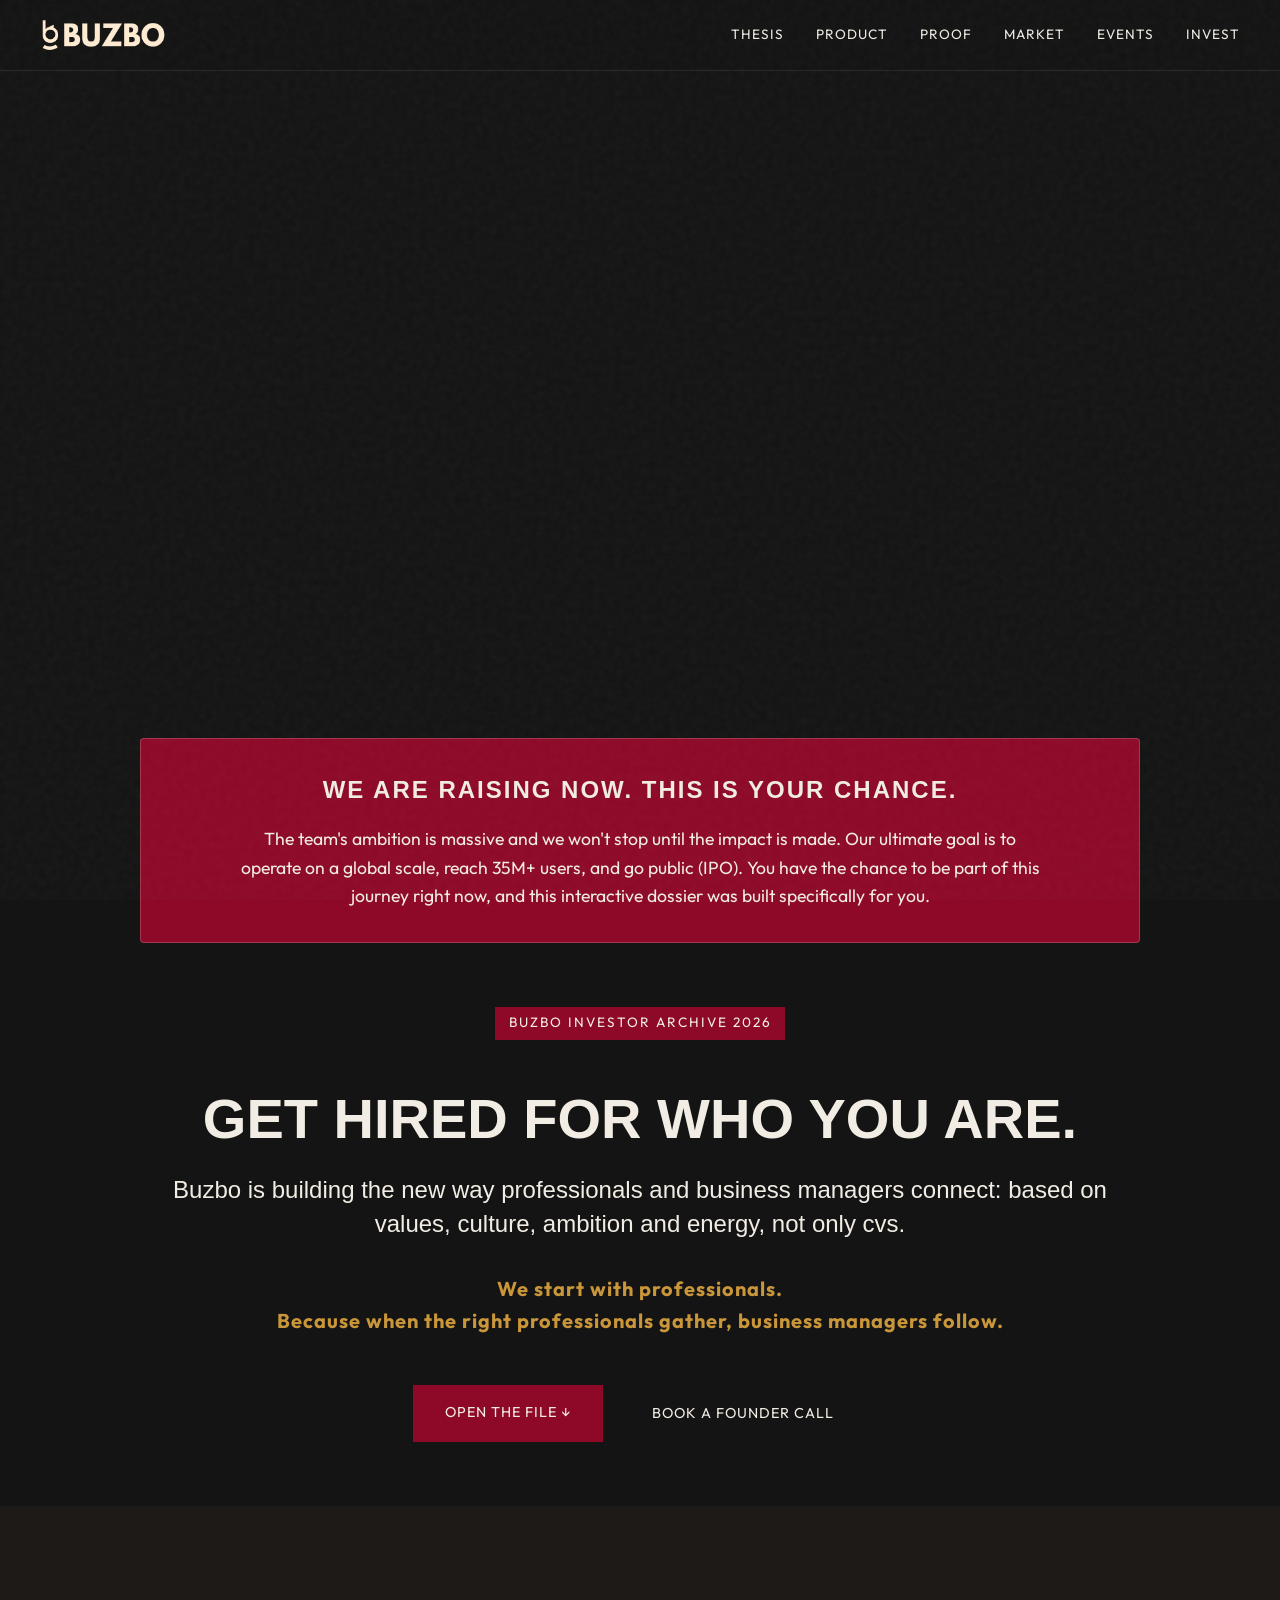
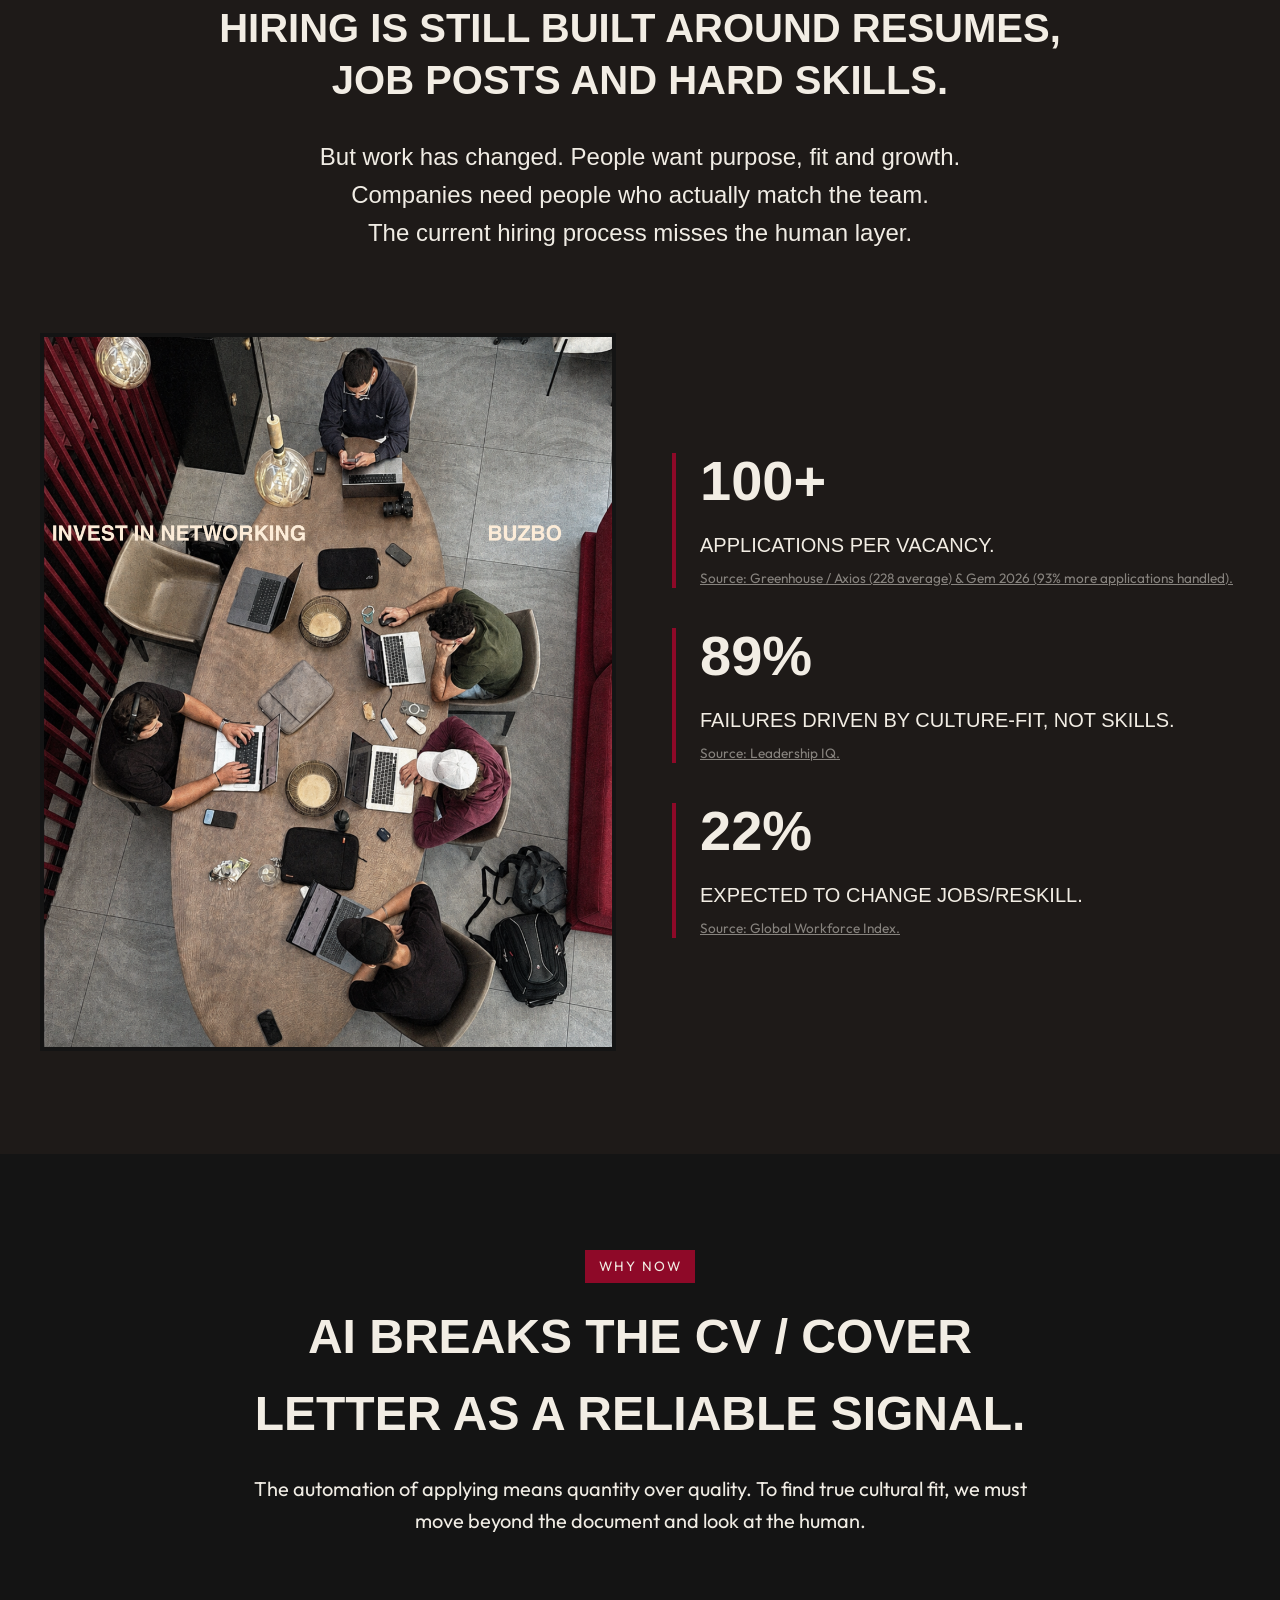
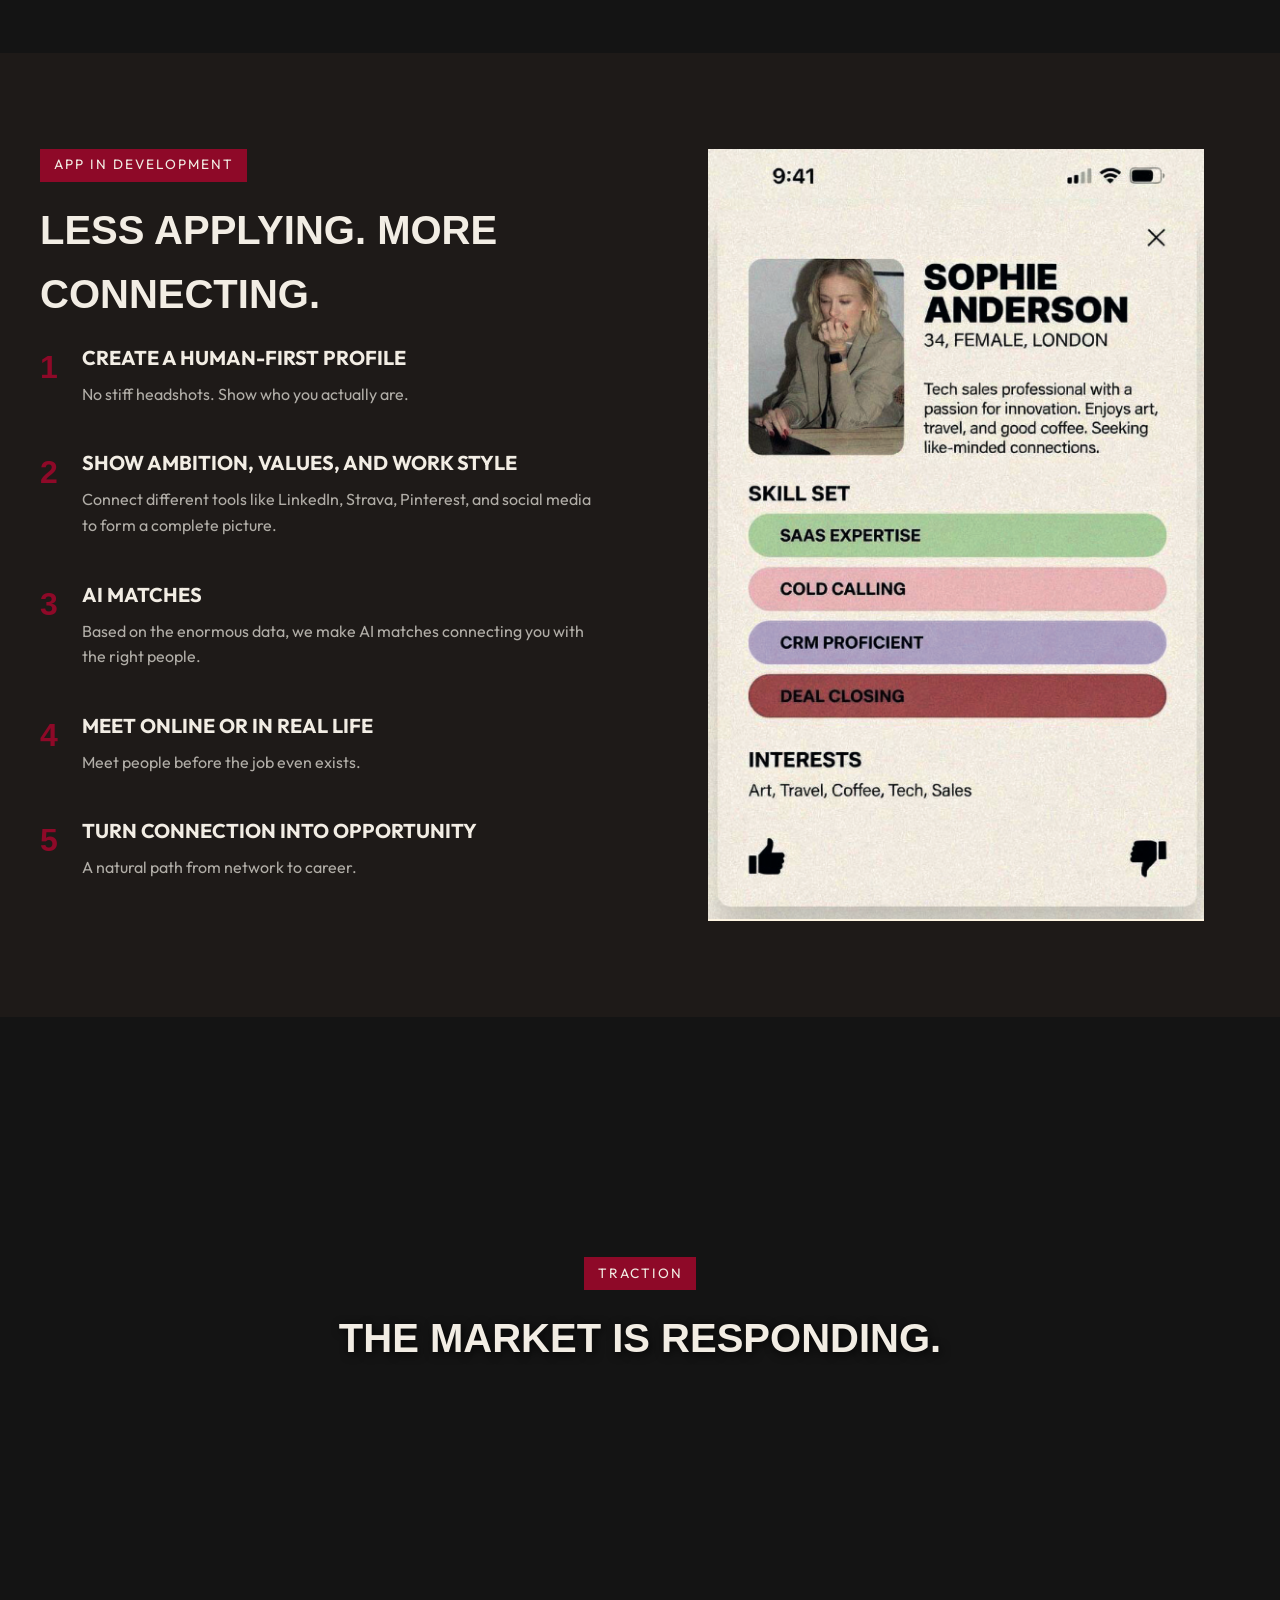
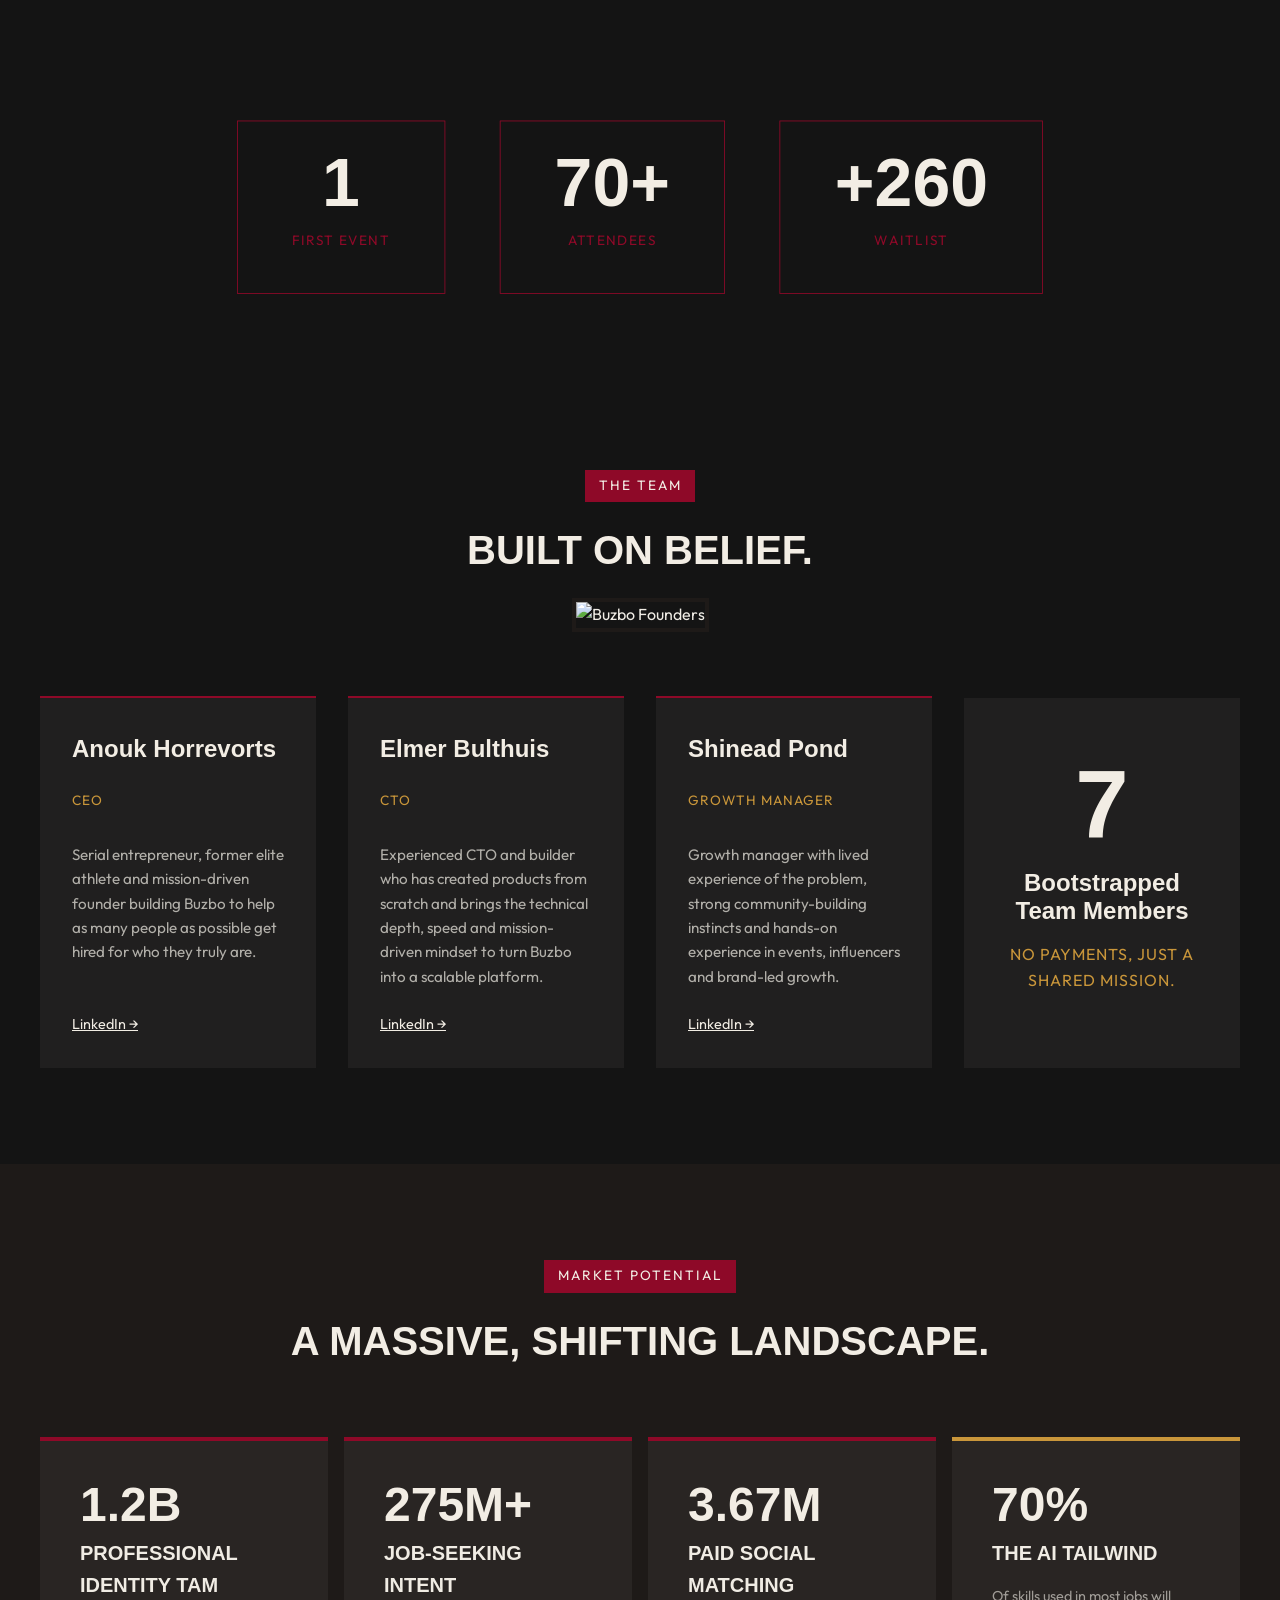
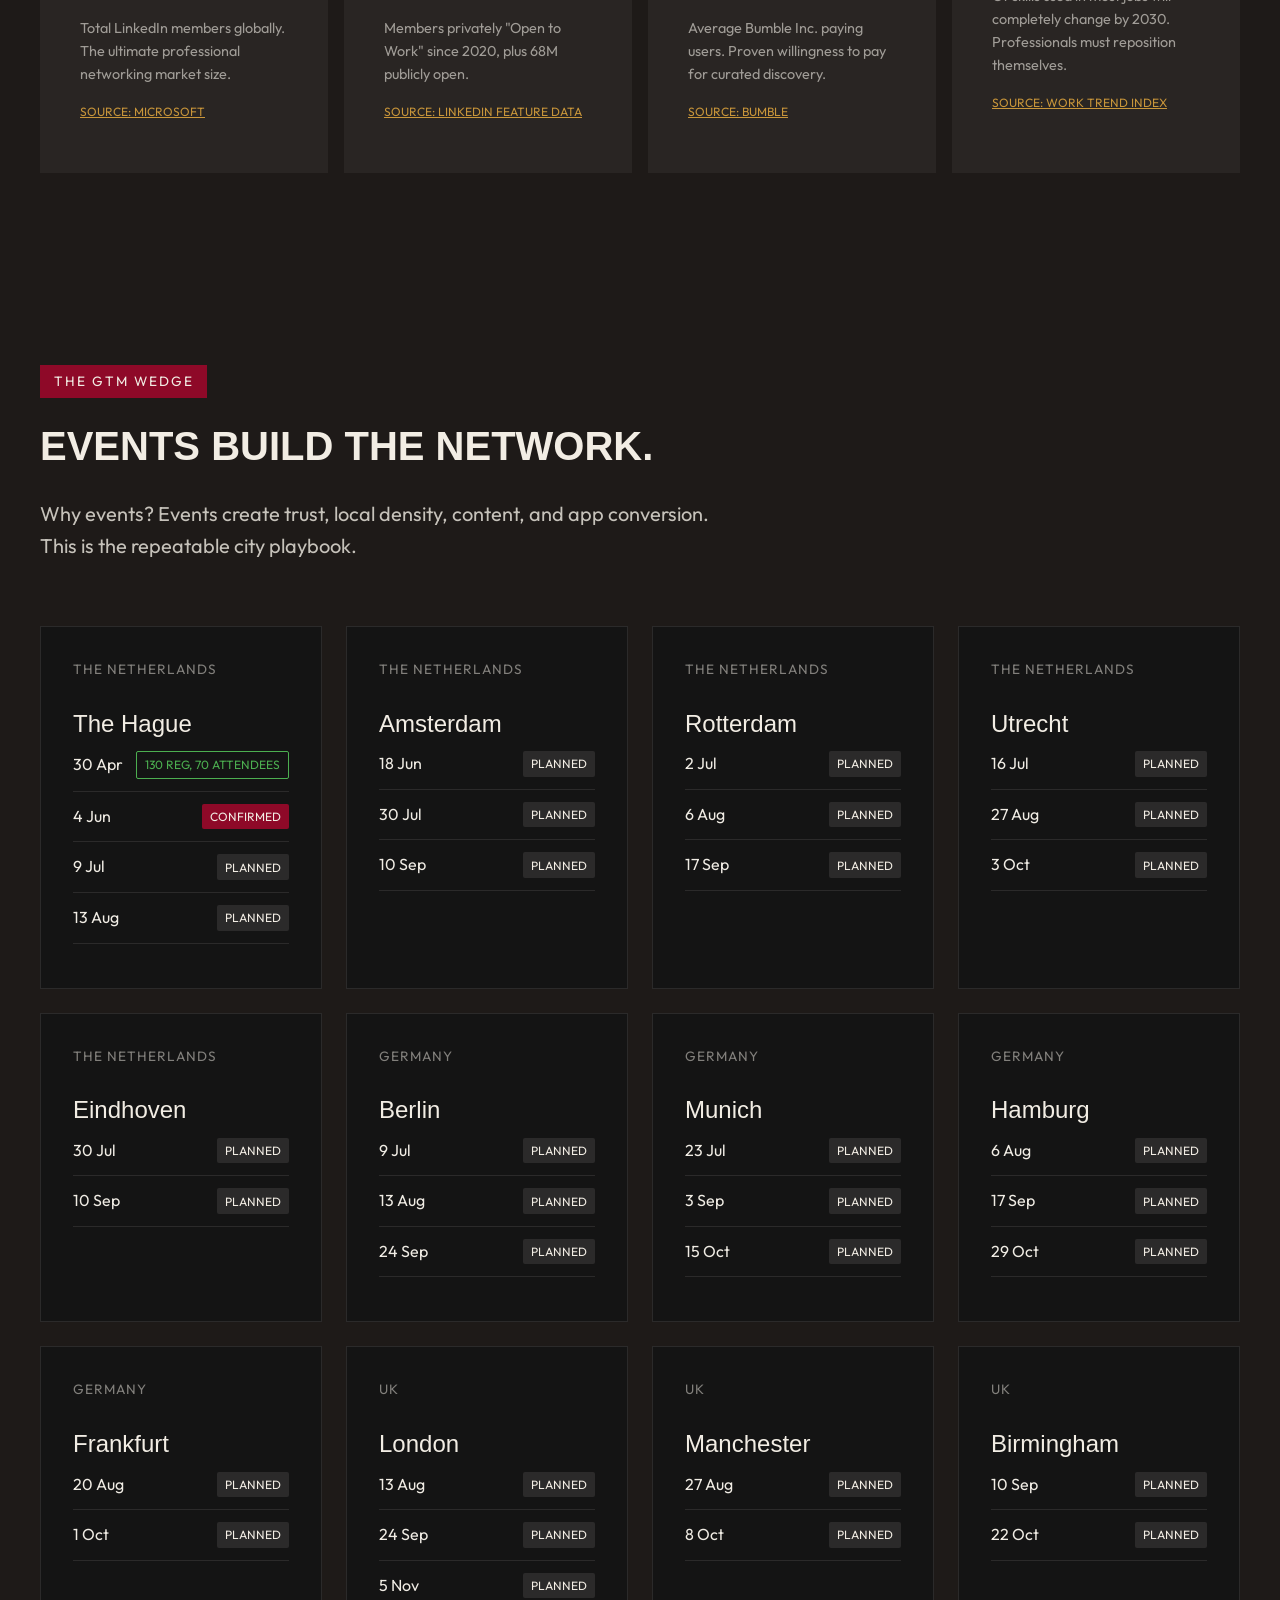
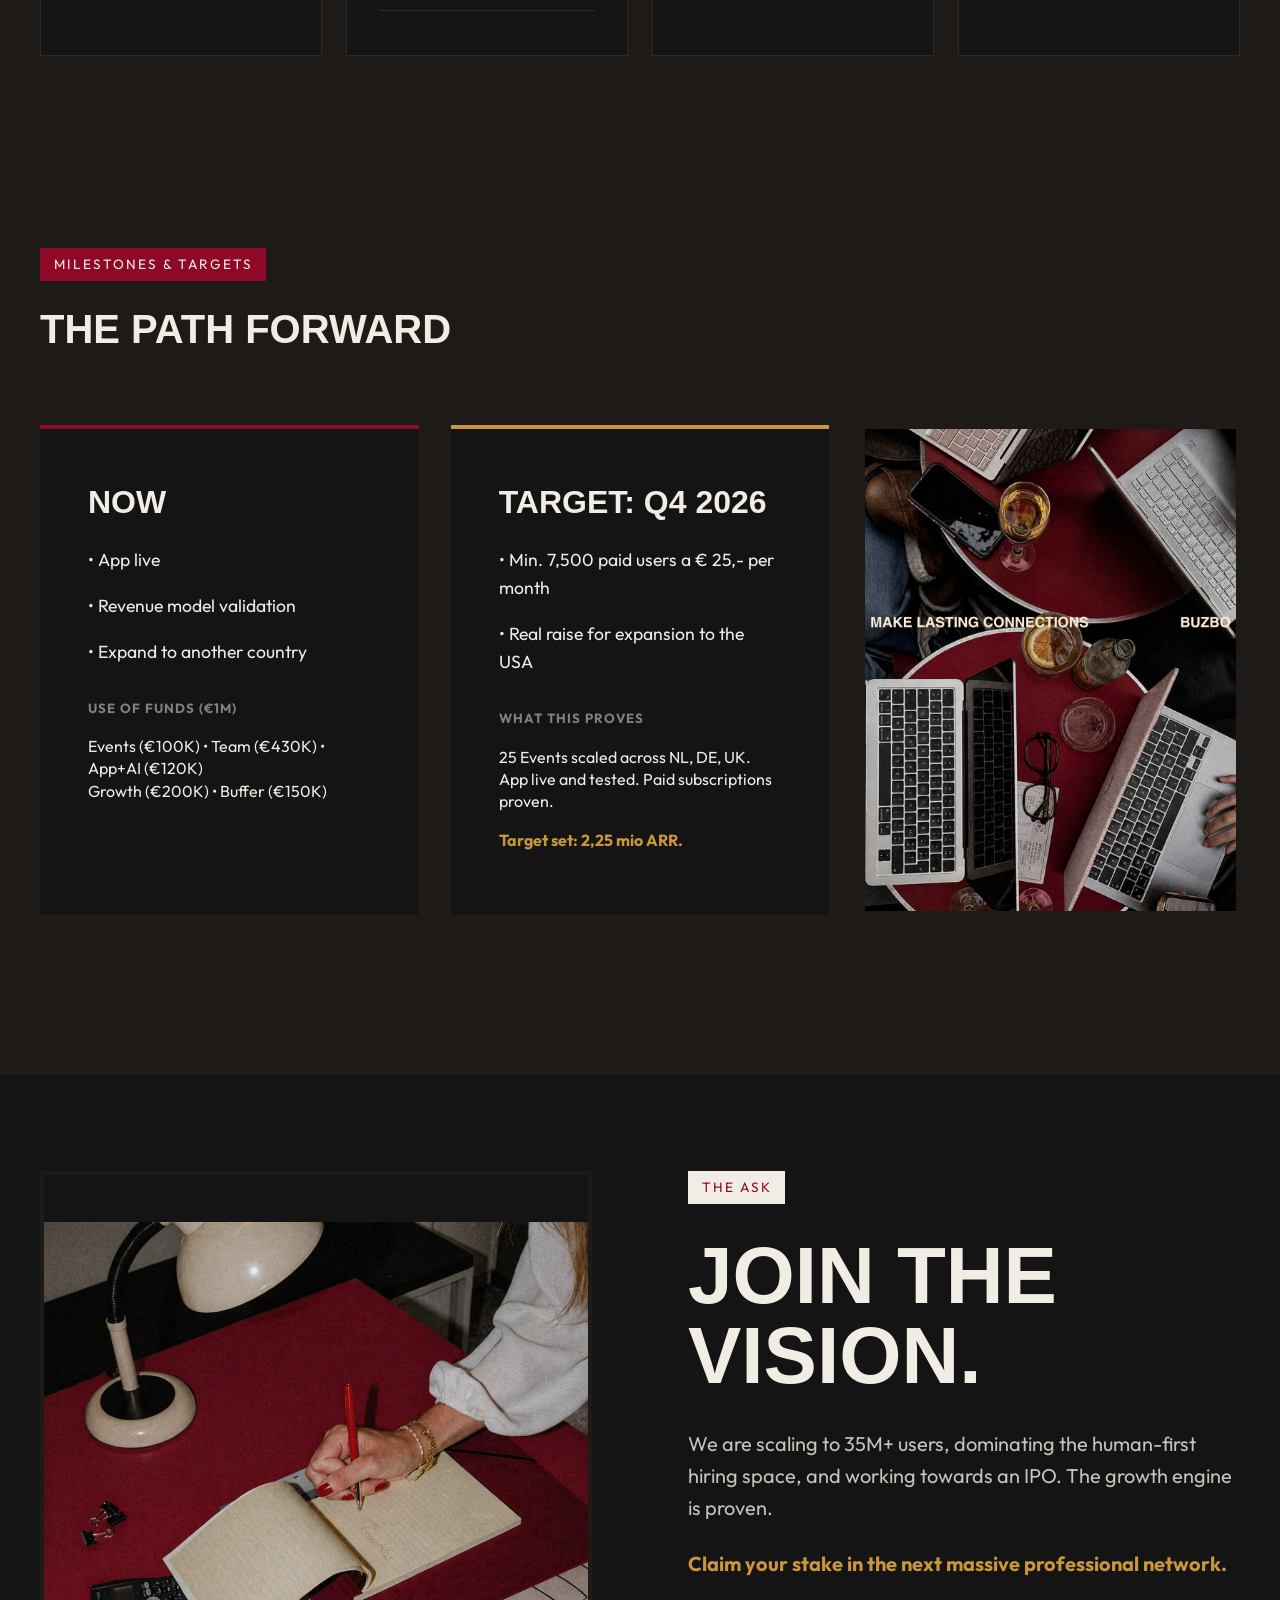
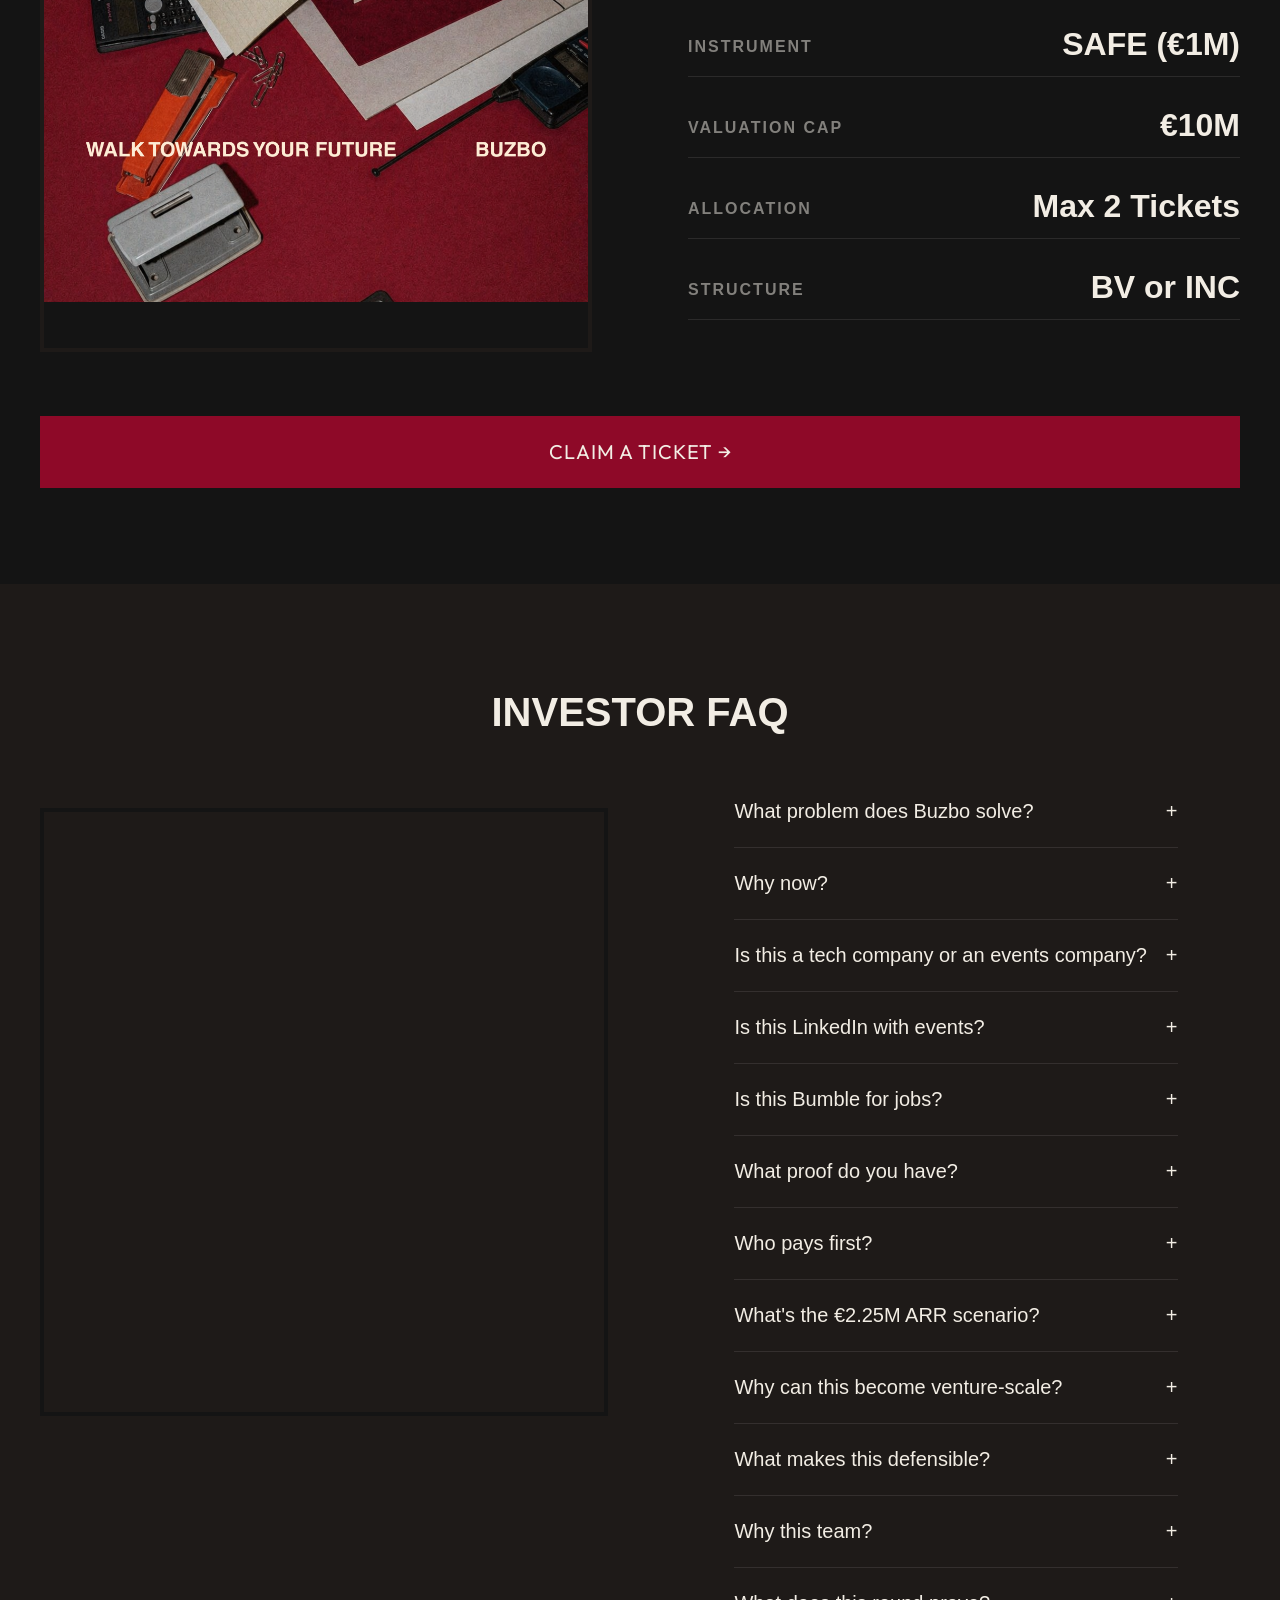
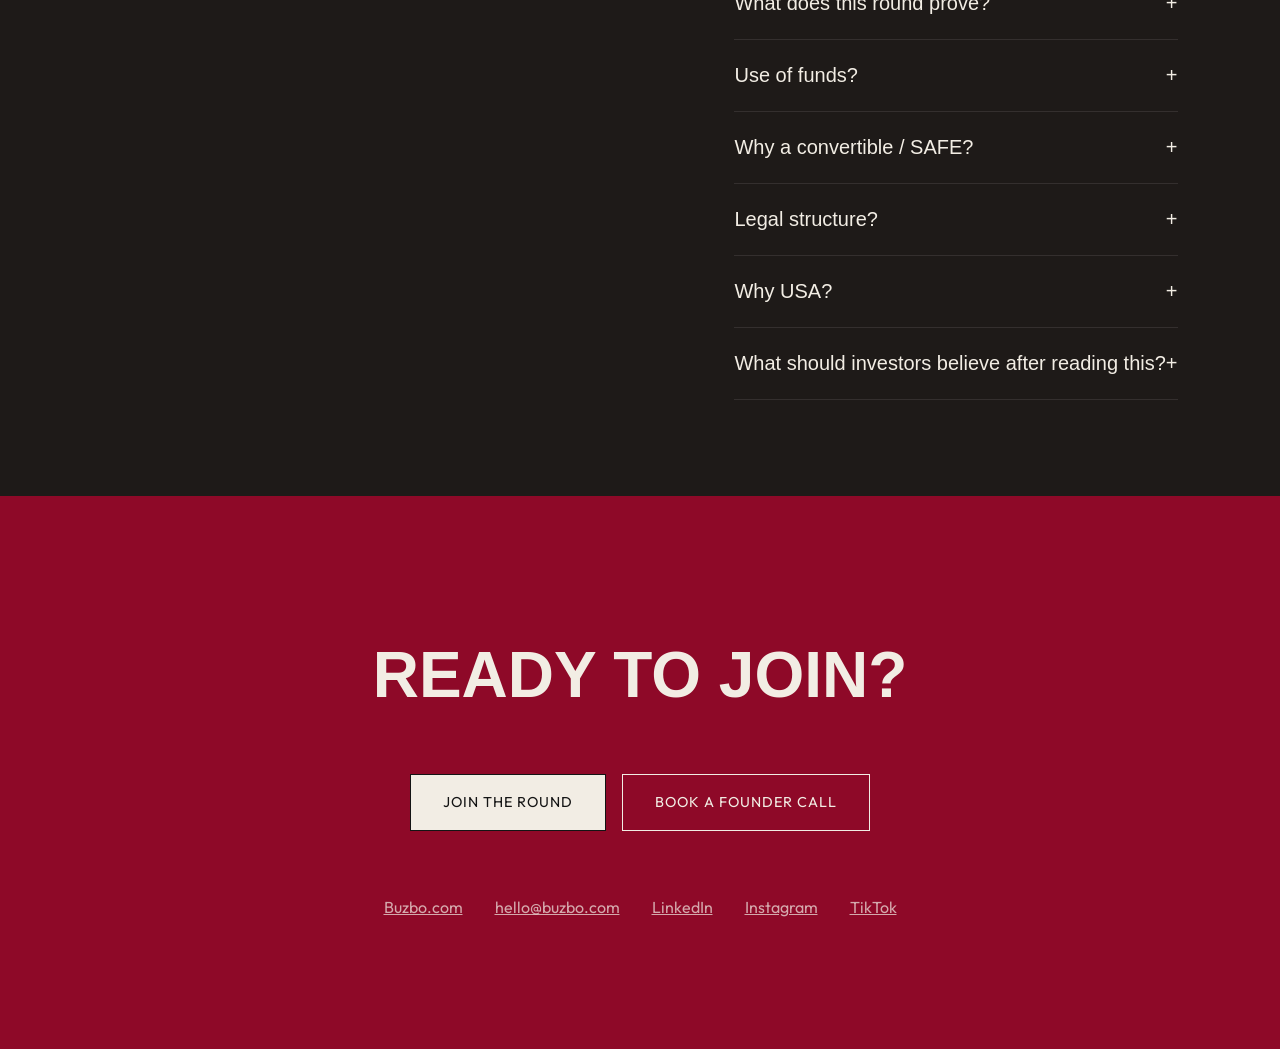
==== commit 57be003e: "Update" ====
--- a/index.html
+++ b/index.html
@@ -79,7 +79,7 @@
     <!-- Sticky Navigation -->
     <nav>
         <div class="container nav-content">
-            <img src="Logov2.png" alt="Buzbo logo" class="nav-brand" style="height: 2rem;"/>
+            <img src="Logo3.png" alt="Buzbo logo" class="nav-brand" style="height: 2rem;"/>
             <div class="nav-links">
                 <a href="#intro">Thesis</a>
                 <a href="#product">Product</a>
@@ -211,9 +211,9 @@
 
     <!-- 5. Proof -->
     <section id="proof" style="position: relative; overflow: hidden; padding: 15rem 0 5rem 0;">
-        <video autoplay loop muted playsinline style="position: absolute; top: 50%; left: 50%; min-width: 100%; min-height: 100%; width: auto; height: auto; transform: translate(-50%, -50%); z-index: 0; opacity: 1; object-fit: cover;">
+        <video autoplay loop muted playsinline preload="auto" style="position: absolute; top: 50%; left: 50%; min-width: 100%; min-height: 100%; width: auto; height: auto; transform: translate(-50%, -50%); z-index: 0; opacity: 1; object-fit: cover;">
             <!-- Background Video when upload is complete -->
-            <source src="20260512_085426000_iOS.MOV" type="video/mp4">
+            <source src="20260512_085426000_iOS copy.mov" type="video/mp4">
         </video>
         <!-- Fallback background image if video doesn't load immediately -->
         <div style="position: absolute; top: 0; left: 0; width: 100%; height: 100%; background-image: none; background: linear-gradient(to top, rgba(20,20,20,1) 0%, rgba(20,20,20,0) 50%, rgba(20,20,20,0.8) 100%); z-index: 0;"></div>
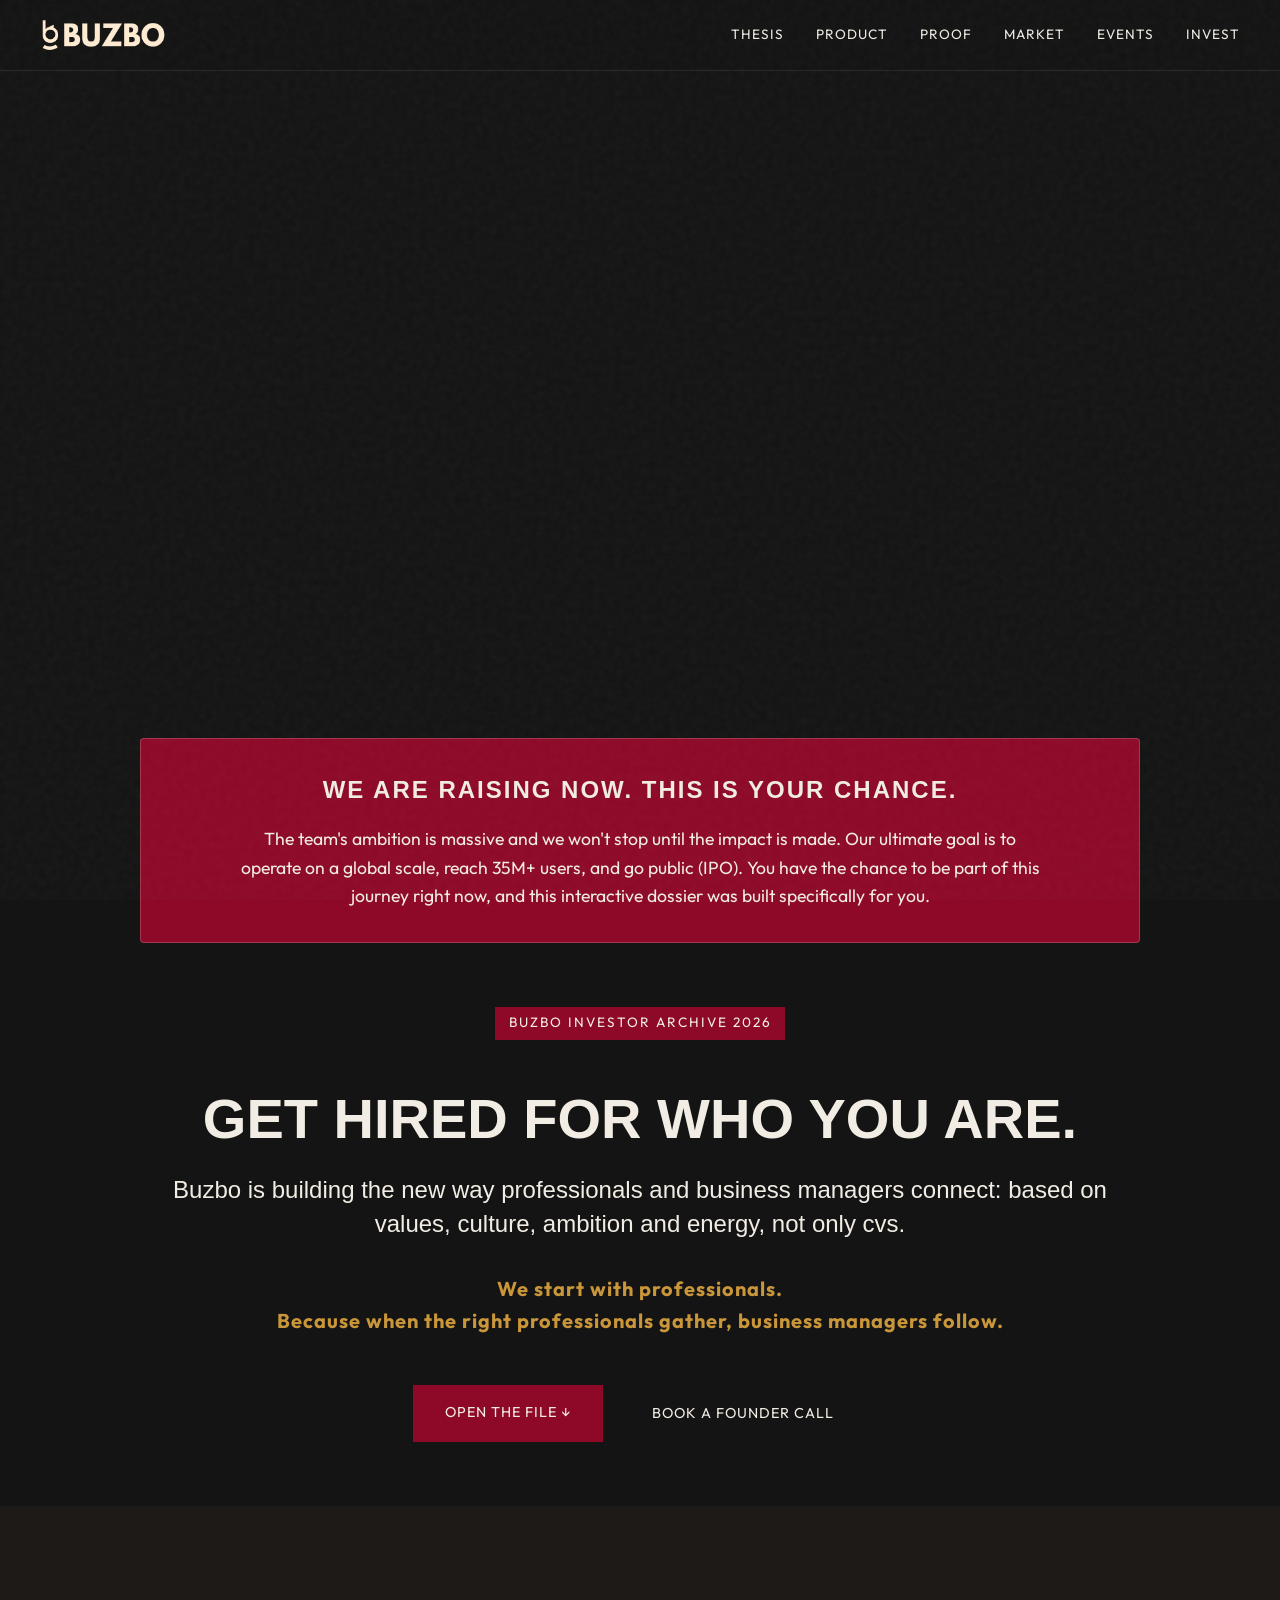
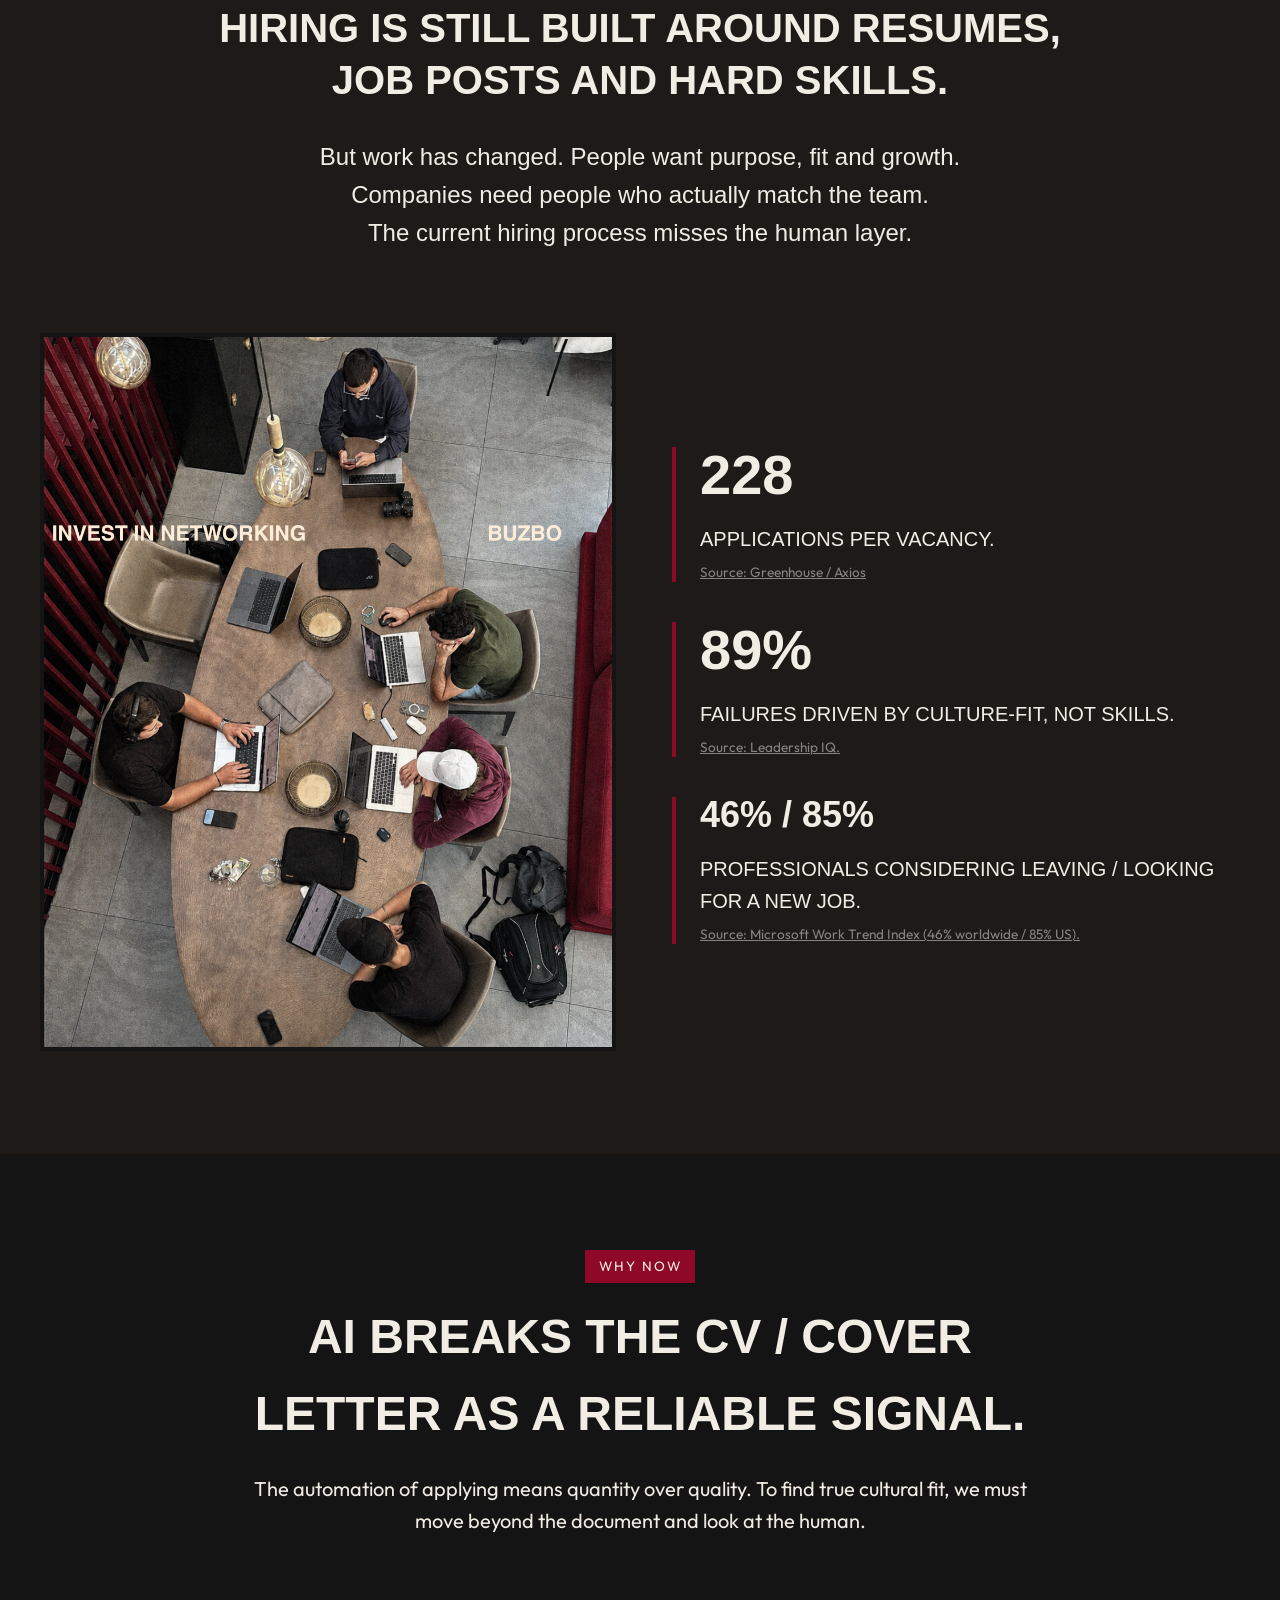
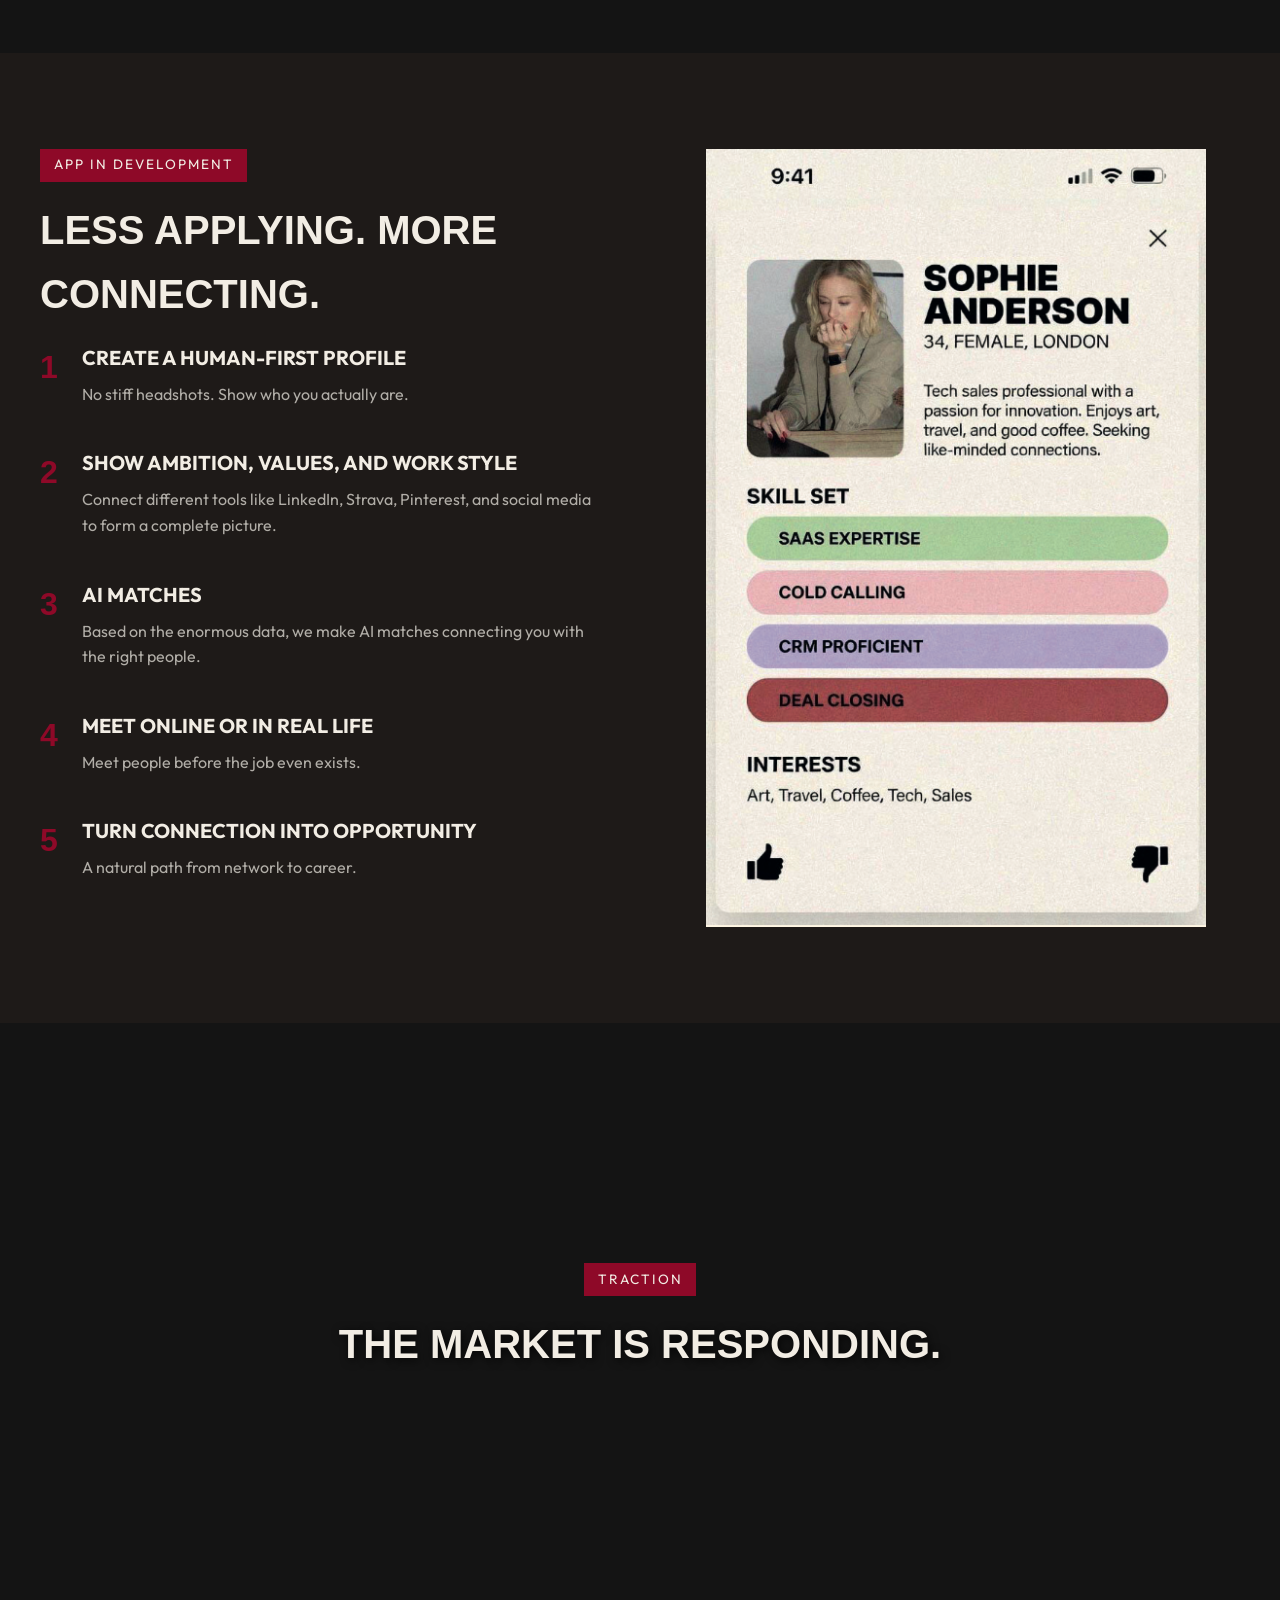
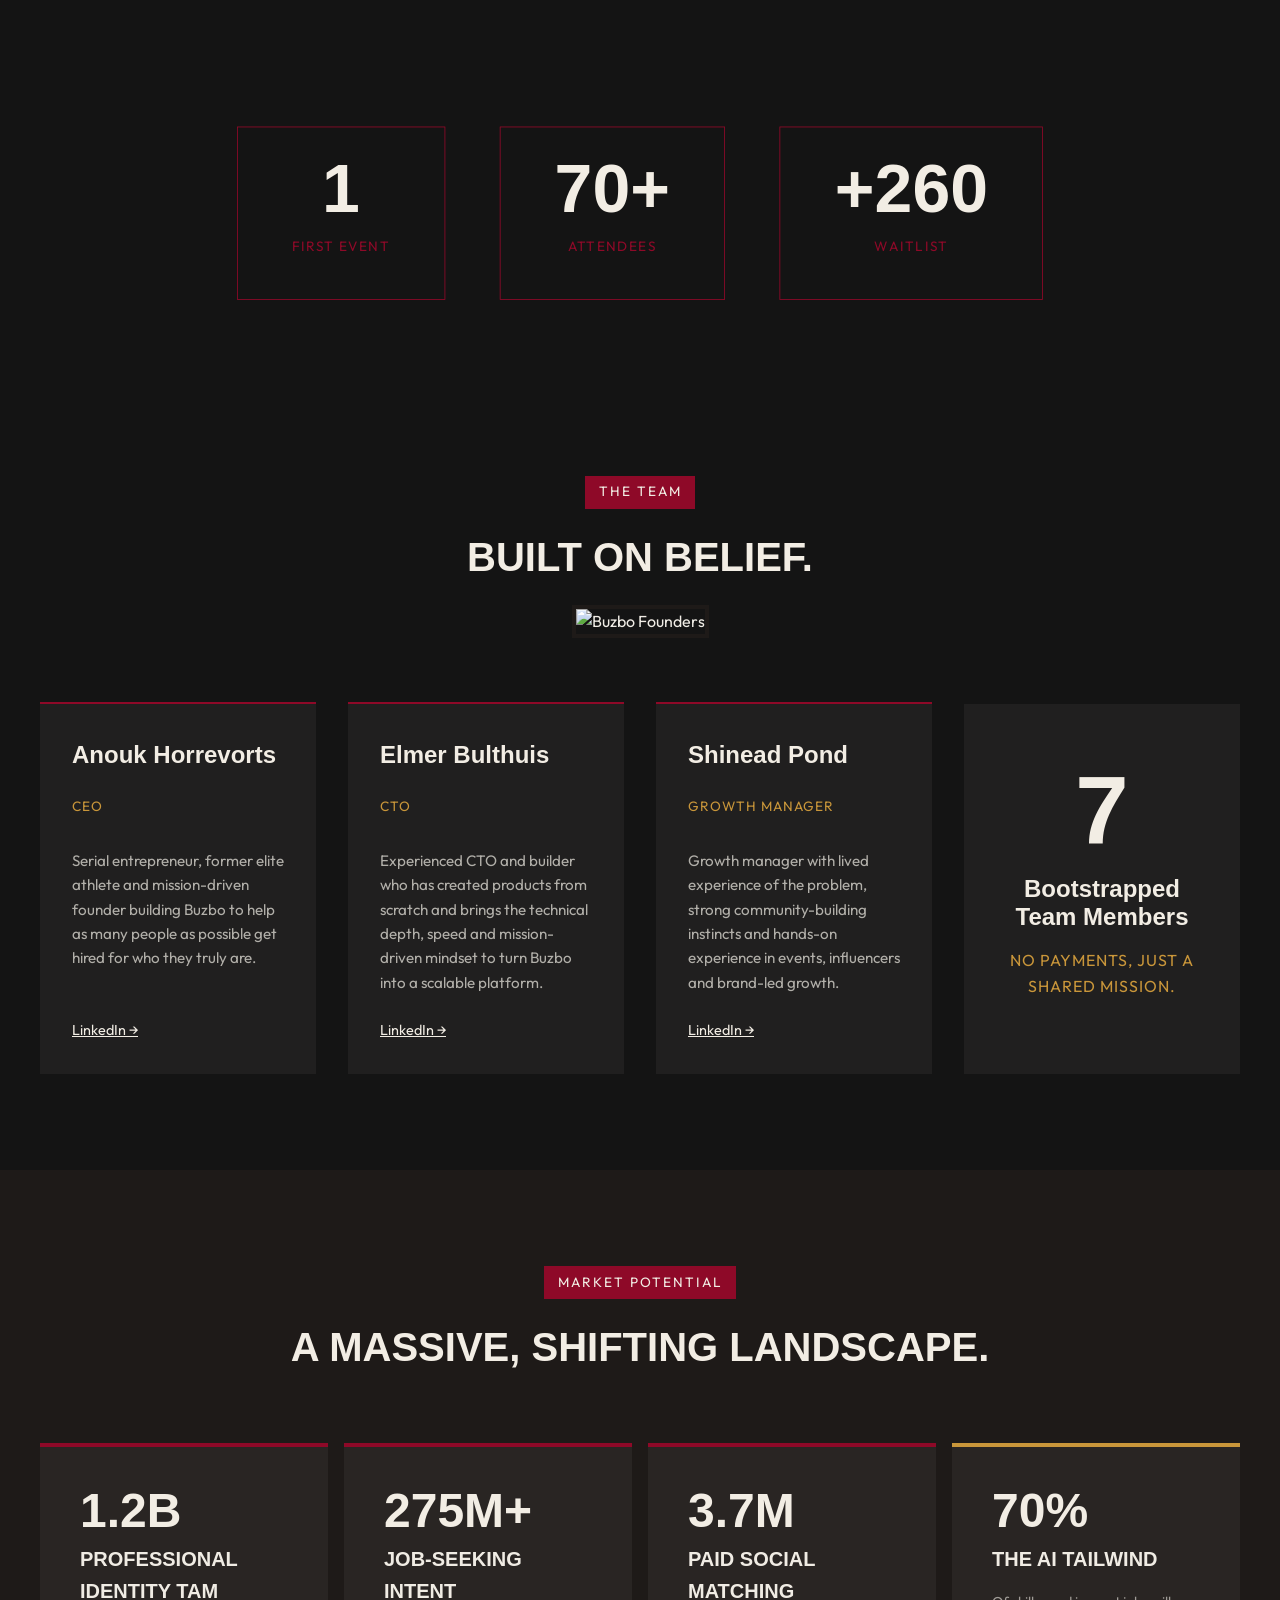
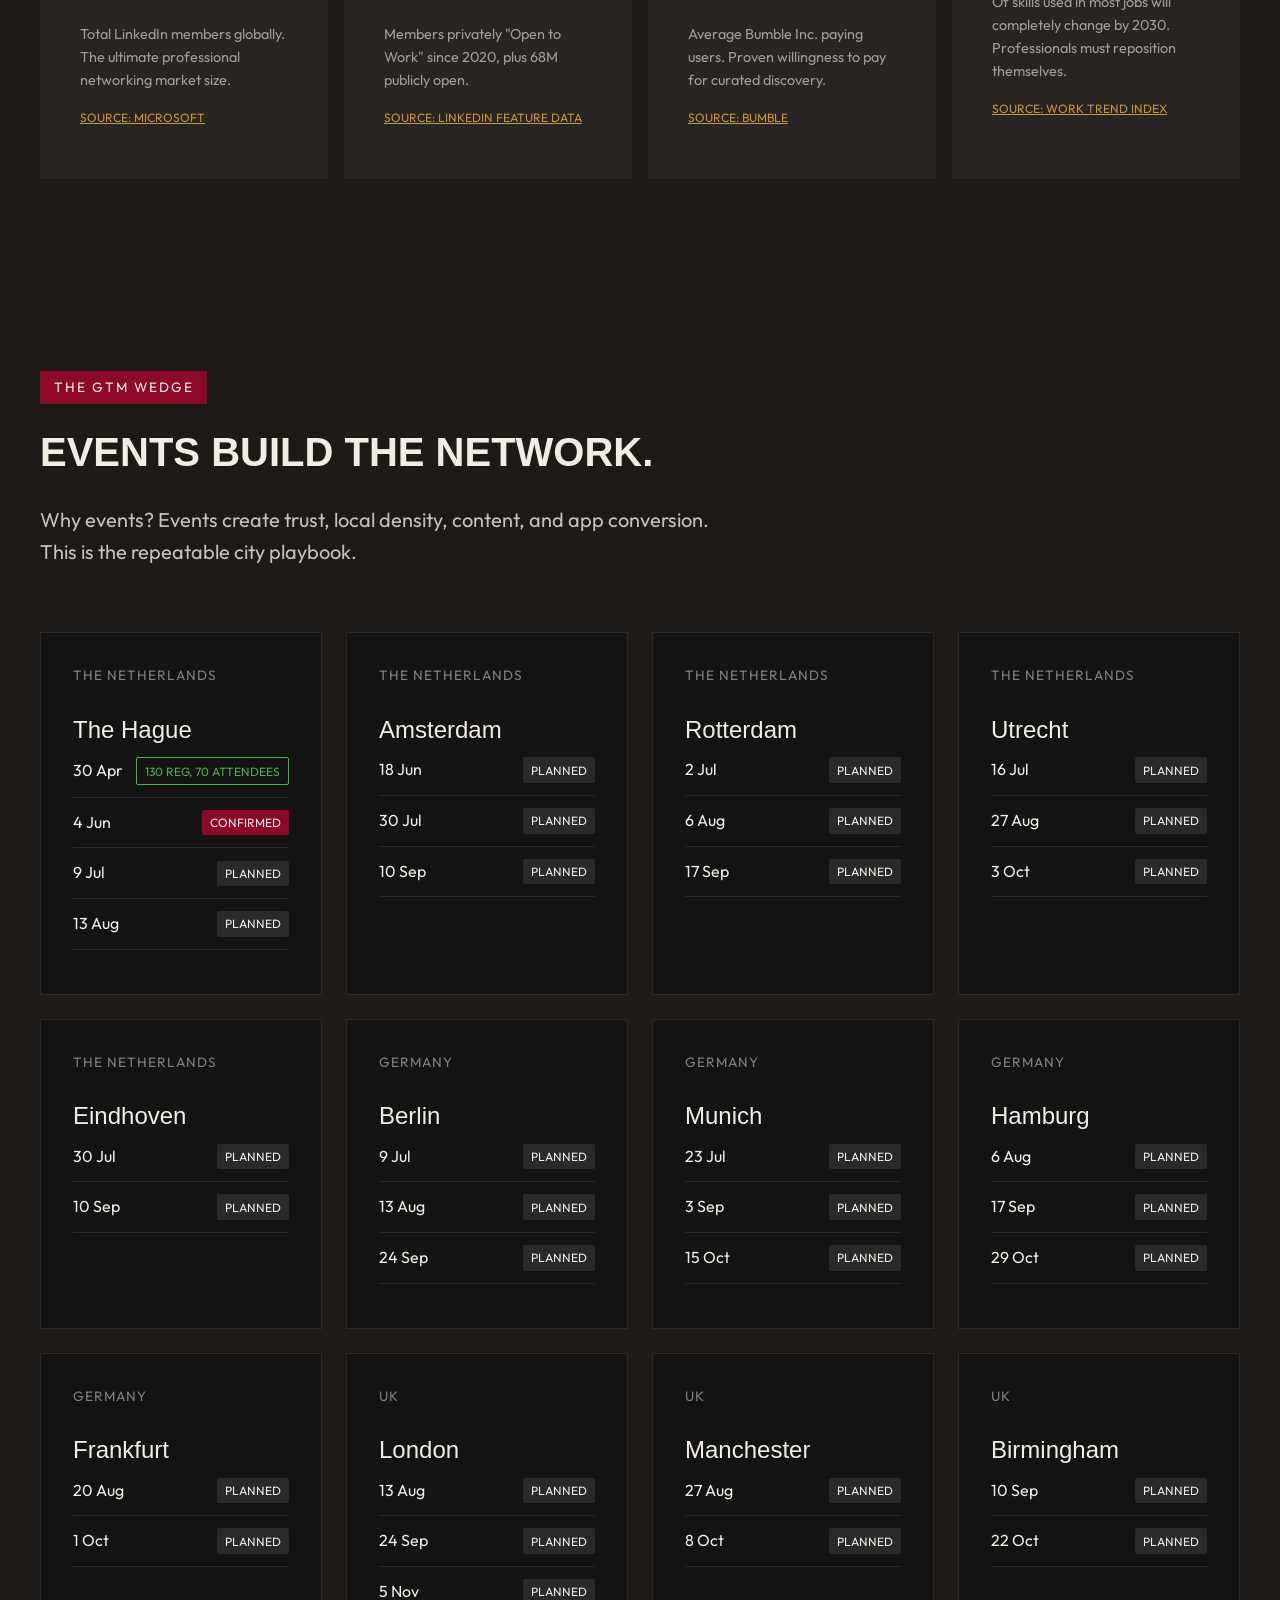
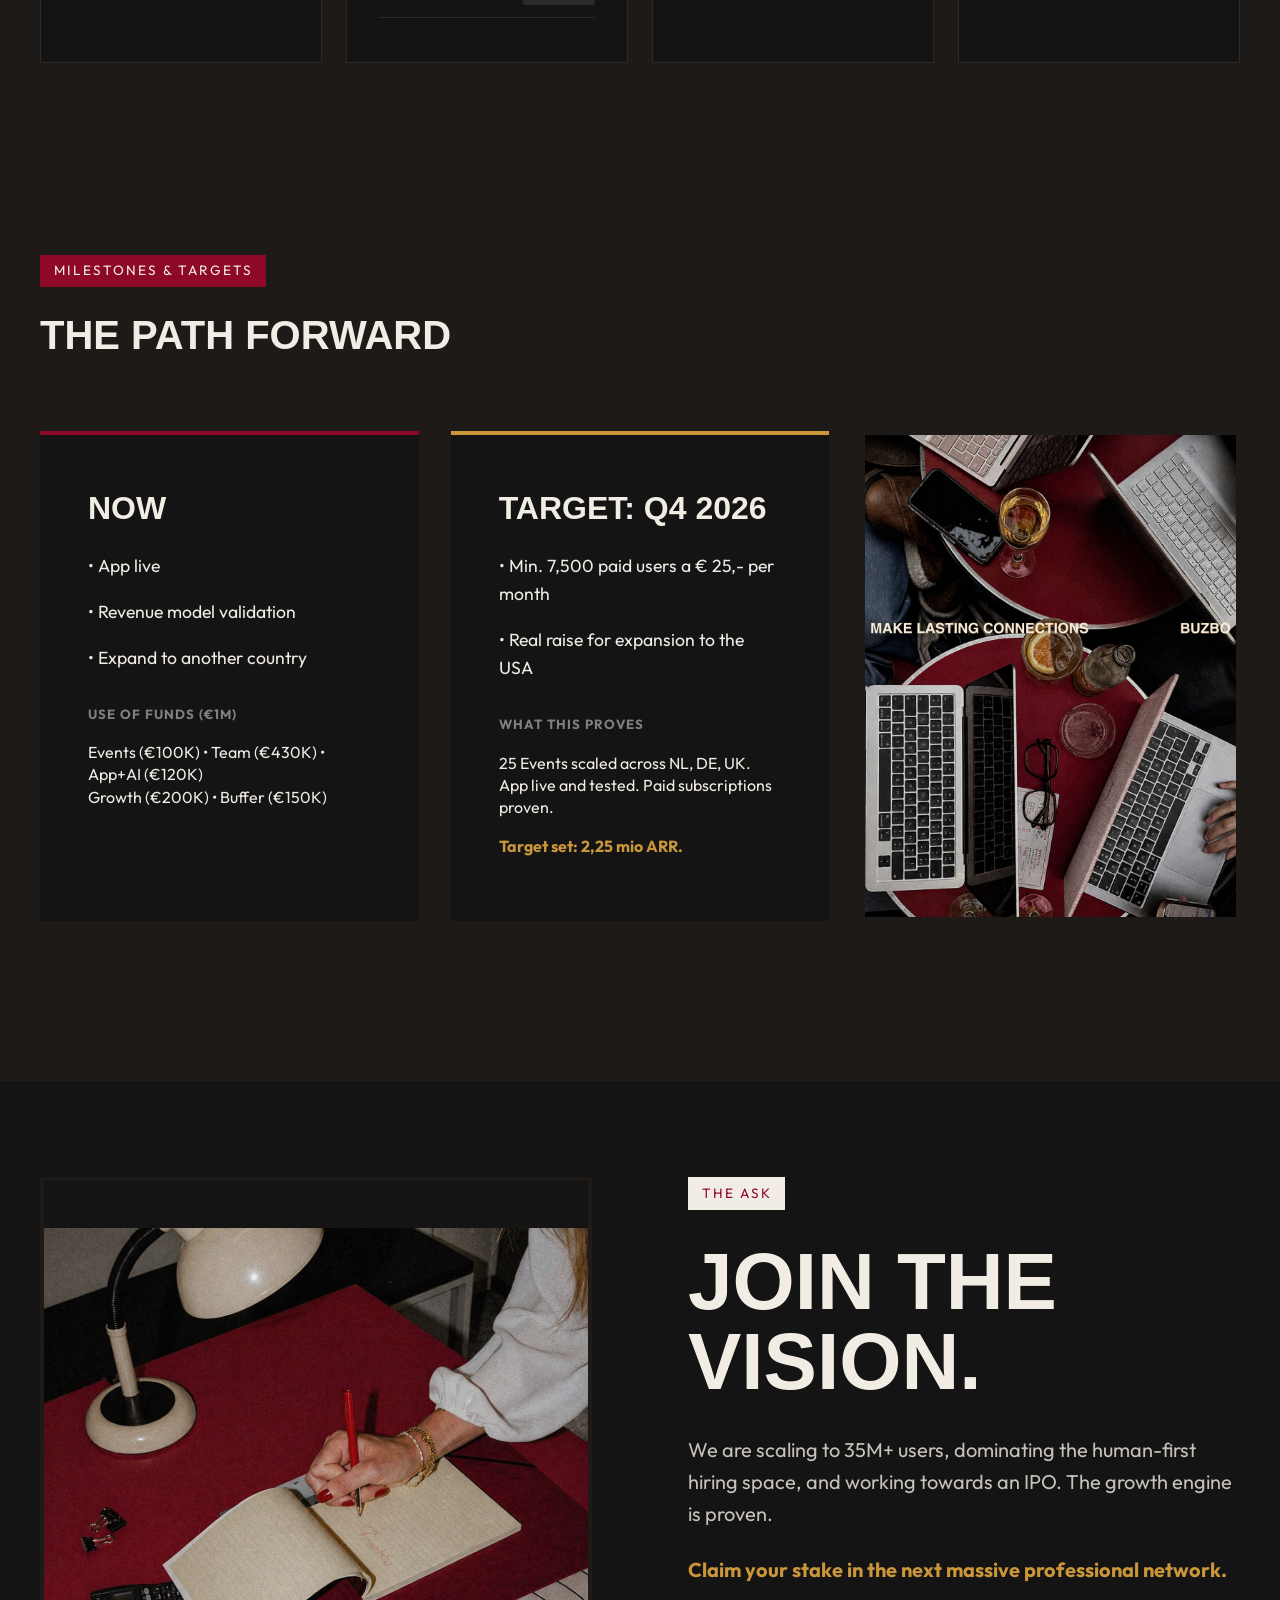
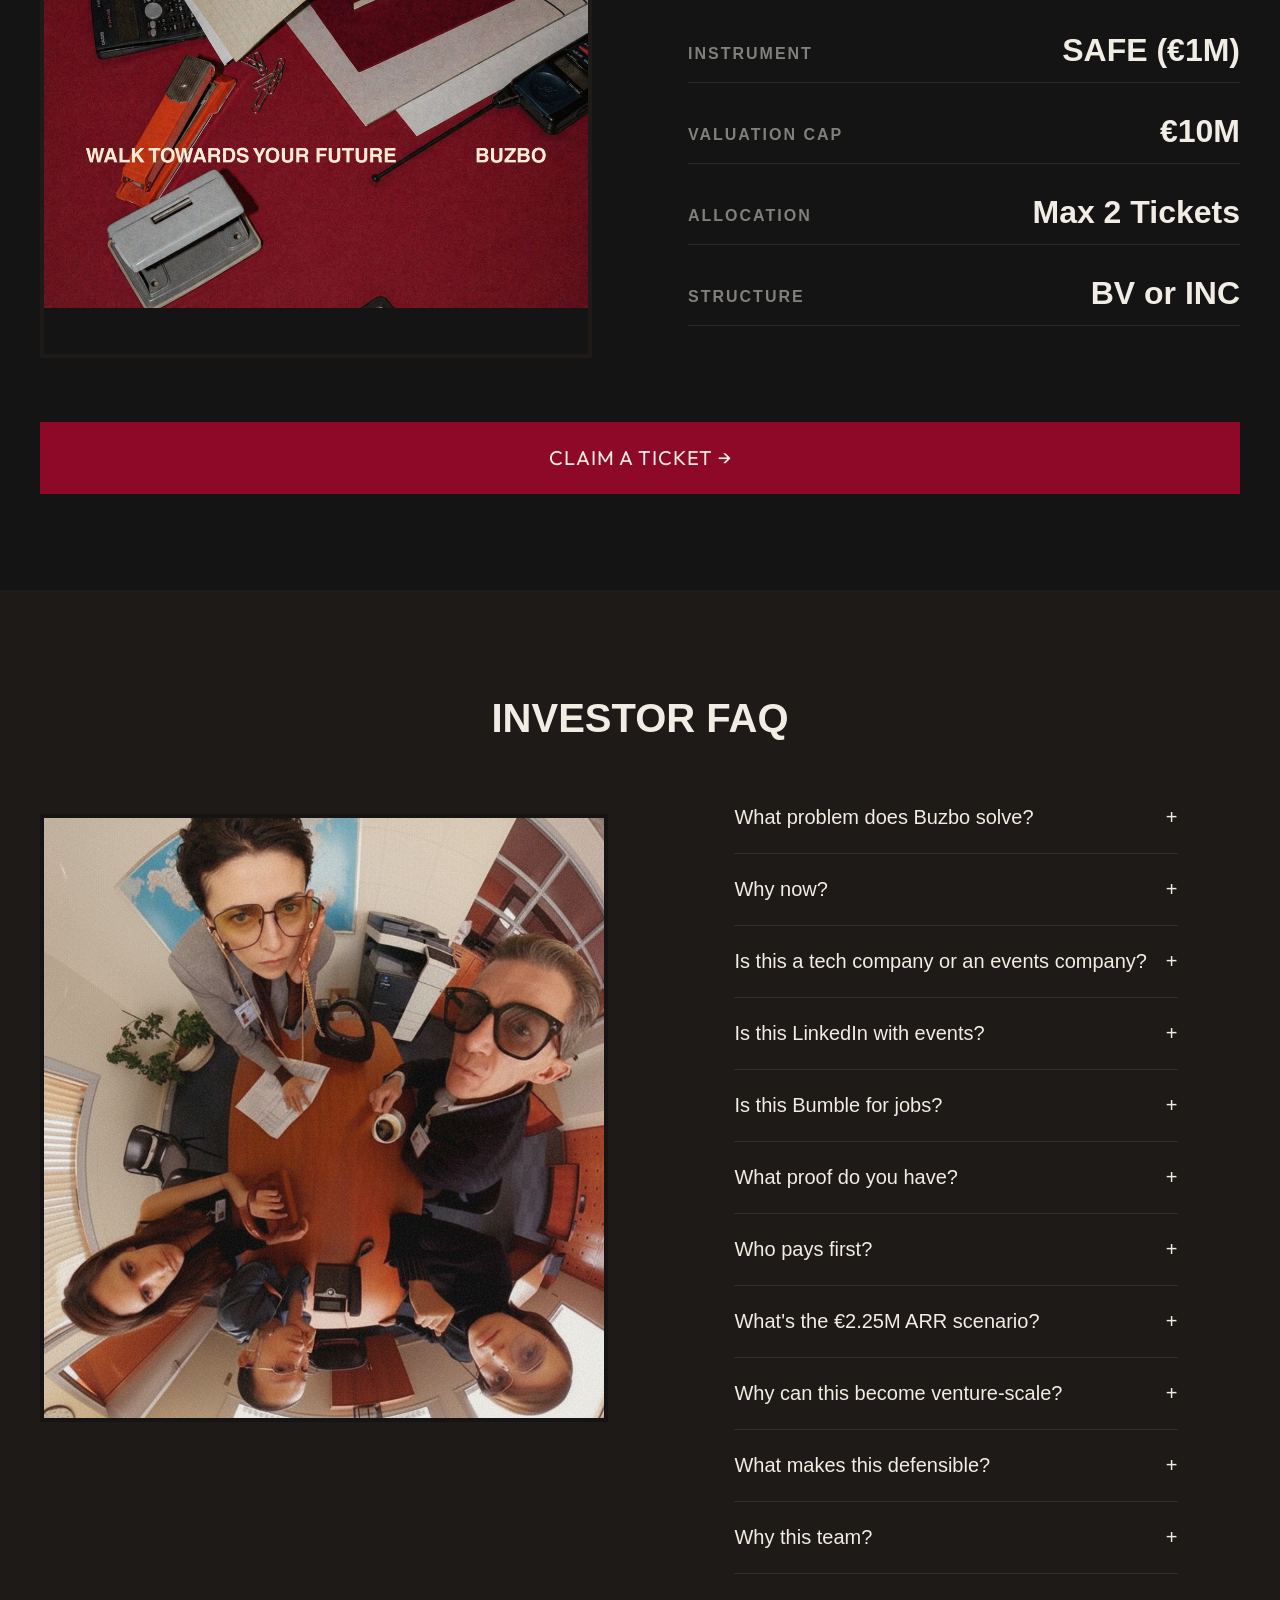
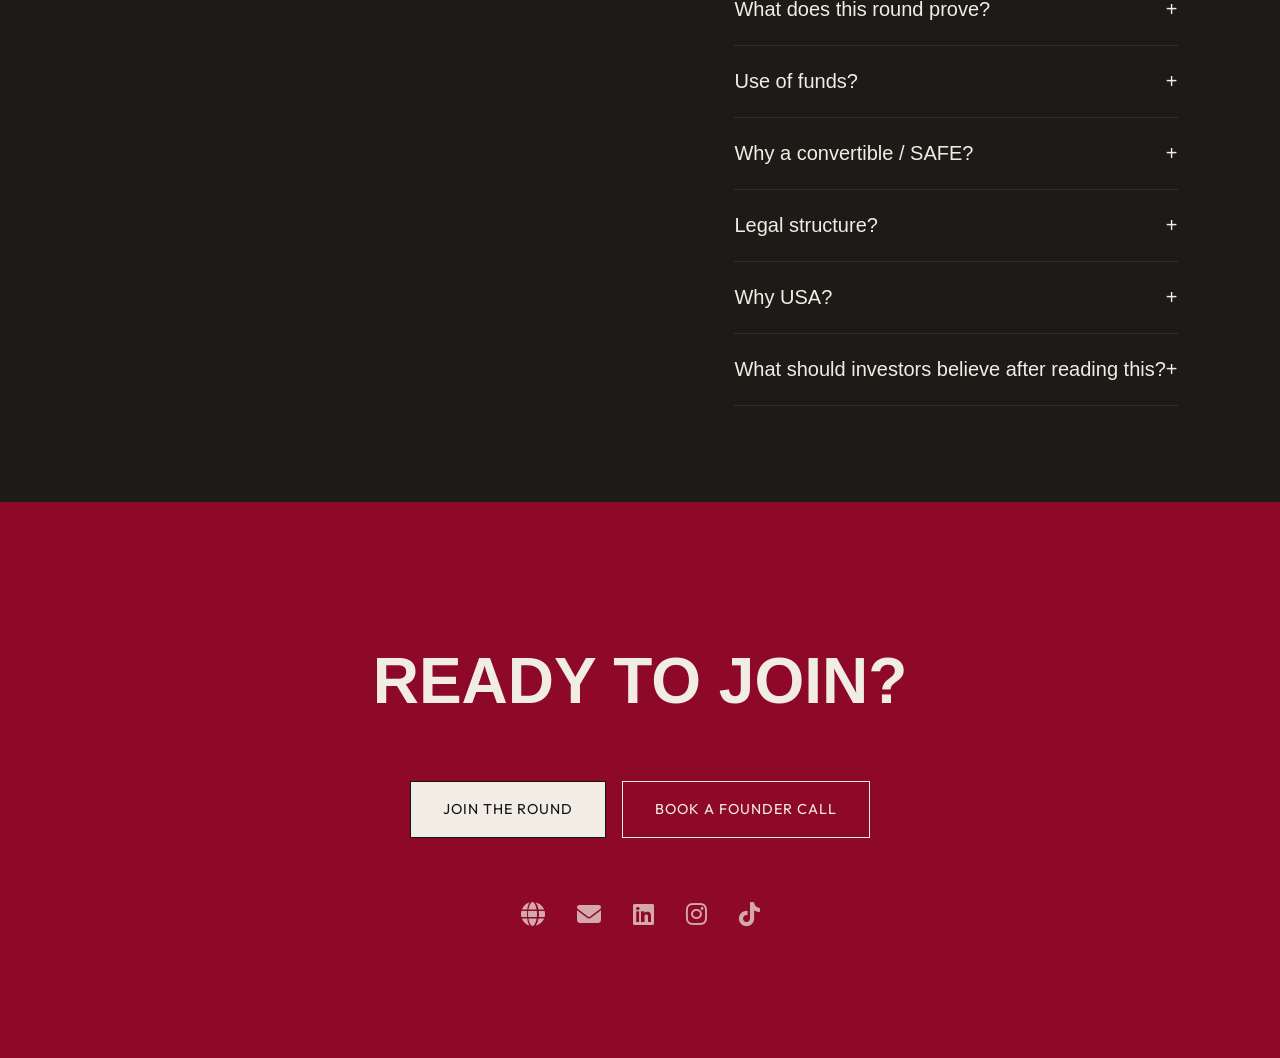
==== commit 23155b2a: "Google tag + linkjes" ====
--- a/index.html
+++ b/index.html
@@ -7,6 +7,7 @@
     <link rel="preconnect" href="https://fonts.googleapis.com">
     <link rel="preconnect" href="https://fonts.gstatic.com" crossorigin>
     <link href="https://fonts.googleapis.com/css2?family=Outfit:wght@300;400;500;700;800&display=swap" rel="stylesheet">
+    <link rel="stylesheet" href="https://cdnjs.cloudflare.com/ajax/libs/font-awesome/6.5.2/css/all.min.css">
     <link rel="stylesheet" href="style.css">
     <style>
         /* Extra inline overrides for the new sections */
@@ -73,6 +74,15 @@
             color: rgba(240, 236, 228, 0.6);
         }
     </style>
+    <!-- Google tag (gtag.js) -->
+    <script async src="https://www.googletagmanager.com/gtag/js?id=G-WYM1Z0KRLM"></script>
+    <script>
+      window.dataLayer = window.dataLayer || [];
+      function gtag(){dataLayer.push(arguments);}
+      gtag('js', new Date());
+
+      gtag('config', 'G-WYM1Z0KRLM');
+    </script>
 </head>
 <body>
 
@@ -127,25 +137,25 @@
                 But work has changed. People want purpose, fit and growth.<br>Companies need people who actually match the team.<br>The current hiring process misses the human layer.
             </p>
             
-            <div style="display: grid; grid-template-columns: 1fr 1fr; gap: 4rem; align-items: center;">
+            <div class="problem-wrapper" style="display: grid; grid-template-columns: 1fr 1fr; gap: 4rem; align-items: center;">
                 <div>
                     <img src="1.png" alt="Broken Hiring" style="width: 100%; border: 4px solid var(--charcoal); filter: grayscale(20%);">
                 </div>
-                <div style="display: flex; flex-direction: column; gap: 2.5rem;">
+                <div class="swipe-on-mobile" style="display: flex; flex-direction: column; gap: 2.5rem;">
                     <div style="border-left: 4px solid var(--buzbo-red); padding-left: 1.5rem;">
-                        <h4 style="font-size: 3.5rem; margin-bottom: 0.5rem; color: var(--cream); line-height: 1;">100+</h4>
+                        <h4 style="font-size: 3.5rem; margin-bottom: 0.5rem; color: var(--cream); line-height: 1;">228</h4>
                         <p style="font-family: var(--font-heading); font-size: 1.25rem; text-transform: uppercase; margin-bottom: 0.5rem; color: var(--cream);">Applications per vacancy.</p>
-                        <p style="font-size: 0.85rem; color: rgba(240, 236, 228, 0.5); margin: 0; line-height: 1.4;"><a href="#" target="_blank" style="color: rgba(240, 236, 228, 0.5); text-decoration: underline;">Source: Greenhouse / Axios (228 average) & Gem 2026 (93% more applications handled).</a></p>
+                        <p style="font-size: 0.85rem; color: rgba(240, 236, 228, 0.5); margin: 0; line-height: 1.4;"><a href="https://www.axios.com/2024/04/11/how-to-get-hired-new-job-greenhouse" target="_blank" style="color: rgba(240, 236, 228, 0.5); text-decoration: underline;">Source: Greenhouse / Axios</a></p>
                     </div>
                     <div style="border-left: 4px solid var(--buzbo-red); padding-left: 1.5rem;">
                         <h4 style="font-size: 3.5rem; margin-bottom: 0.5rem; color: var(--cream); line-height: 1;">89%</h4>
                         <p style="font-family: var(--font-heading); font-size: 1.25rem; text-transform: uppercase; margin-bottom: 0.5rem; color: var(--cream);">Failures driven by culture-fit, not skills.</p>
-                        <p style="font-size: 0.85rem; color: rgba(240, 236, 228, 0.5); margin: 0; line-height: 1.4;"><a href="#" target="_blank" style="color: rgba(240, 236, 228, 0.5); text-decoration: underline;">Source: Leadership IQ.</a></p>
+                        <p style="font-size: 0.85rem; color: rgba(240, 236, 228, 0.5); margin: 0; line-height: 1.4;"><a href="https://www.leadershipiq.com/blogs/leadershipiq/35354241-why-new-hires-fail-emotional-intelligence-vs-skills" target="_blank" style="color: rgba(240, 236, 228, 0.5); text-decoration: underline;">Source: Leadership IQ.</a></p>
                     </div>
                     <div style="border-left: 4px solid var(--buzbo-red); padding-left: 1.5rem;">
-                        <h4 style="font-size: 3.5rem; margin-bottom: 0.5rem; color: var(--cream); line-height: 1;">22%</h4>
-                        <p style="font-family: var(--font-heading); font-size: 1.25rem; text-transform: uppercase; margin-bottom: 0.5rem; color: var(--cream);">Expected to change jobs/reskill.</p>
-                        <p style="font-size: 0.85rem; color: rgba(240, 236, 228, 0.5); margin: 0; line-height: 1.4;"><a href="#" target="_blank" style="color: rgba(240, 236, 228, 0.5); text-decoration: underline;">Source: Global Workforce Index.</a></p>
+                        <h4 style="font-size: 2.25rem; margin-bottom: 0.5rem; color: var(--cream); line-height: 1;">46% / 85%</h4>
+                        <p style="font-family: var(--font-heading); font-size: 1.25rem; text-transform: uppercase; margin-bottom: 0.5rem; color: var(--cream);">Professionals considering leaving / looking for a new job.</p>
+                        <p style="font-size: 0.85rem; color: rgba(240, 236, 228, 0.5); margin: 0; line-height: 1.4;"><a href="https://www.microsoft.com/en-us/worklab/work-trend-index/ai-at-work-is-here-now-comes-the-hard-part" target="_blank" style="color: rgba(240, 236, 228, 0.5); text-decoration: underline;">Source: Microsoft Work Trend Index (46% worldwide / 85% US).</a></p>
                     </div>
                 </div>
             </div>
@@ -167,7 +177,7 @@
             <div>
                 <span class="label">APP IN DEVELOPMENT</span>
                 <h2 class="section-title">Less applying. More connecting.</h2>
-                <div class="product-steps">
+                <div class="product-steps swipe-on-mobile">
                     <div class="step">
                         <div class="step-num">1</div>
                         <div class="step-content">
@@ -205,7 +215,7 @@
                     </div>
                 </div>
             </div>
-            <div class="product-visual" style="background-image: url('Product\ example.png'); background-size: contain; background-repeat: no-repeat; background-position: center; border: none; background-color: transparent; min-height: 500px;"></div>
+            <img src="Product example.png" alt="Product Interface" class="product-visual" style="width: 100%; height: auto; display: block; margin: 0 auto; max-width: 500px;">
         </div>
     </section>
 
@@ -223,7 +233,7 @@
                 <span class="label" style="background-color: var(--buzbo-red); color: var(--cream); border: none;">TRACTION</span>
                 <h2 class="section-title" style="text-shadow: 2px 2px 10px rgba(0,0,0,0.8);">The market is responding.</h2>
             </div>
-            <div class="proof-stats" style="transform: scale(0.85); transform-origin: bottom center; margin-bottom: 0;">
+            <div class="proof-stats swipe-on-mobile" style="transform: scale(0.85); transform-origin: bottom center; margin-bottom: 0;">
                 <div class="proof-stat" style="background: rgba(20,20,20,0.8); padding: 2rem 4rem; border: 1px solid var(--buzbo-red);">
                     <h4>1</h4>
                     <p>First Event</p>
@@ -247,7 +257,7 @@
             <h2 class="section-title">BUILT ON BELIEF.</h2>
             <img src="Founders.png" alt="Buzbo Founders" class="team-image" style="max-width: 600px;">
             
-            <div style="display: grid; grid-template-columns: repeat(auto-fit, minmax(250px, 1fr)); gap: 2rem; margin-top: 2rem; text-align: left;">
+            <div class="swipe-on-mobile" style="display: grid; grid-template-columns: repeat(auto-fit, minmax(250px, 1fr)); gap: 2rem; margin-top: 2rem; text-align: left;">
                 <div style="background: rgba(242,237,228,0.05); padding: 2rem; border-top: 2px solid var(--buzbo-red); display: flex; flex-direction: column;">
                     <h3 style="color: var(--cream); margin-bottom: 0.5rem; font-size: 1.5rem; text-transform: none;">Anouk Horrevorts</h3>
                     <p style="color: var(--amber); font-size: 0.85rem; text-transform: uppercase; letter-spacing: 1px; margin-bottom: 1rem;">CEO</p>
@@ -283,33 +293,33 @@
                 <h2 class="section-title">A MASSIVE, SHIFTING LANDSCAPE.</h2>
             </div>
             
-            <div style="display: grid; grid-template-columns: repeat(4, 1fr); gap: 1rem;">
+            <div class="swipe-on-mobile" style="display: grid; grid-template-columns: repeat(4, 1fr); gap: 1rem;">
                 <div class="market-card">
                     <h4>1.2B</h4>
                     <h5>Professional Identity TAM</h5>
                     <p>Total LinkedIn members globally. The ultimate professional networking market size.</p>
-                    <p style="font-size: 0.75rem; color: var(--amber); margin-top: 1rem;"><a href="#" target="_blank" style="color: var(--amber); text-decoration: underline;">SOURCE: MICROSOFT</a></p>
+                    <p style="font-size: 0.75rem; color: var(--amber); margin-top: 1rem;"><a href="https://datareportal.com/essential-linkedin-stats" target="_blank" style="color: var(--amber); text-decoration: underline;">SOURCE: MICROSOFT</a></p>
                 </div>
                 
                 <div class="market-card">
                     <h4>275M+</h4>
                     <h5>Job-Seeking Intent</h5>
                     <p>Members privately "Open to Work" since 2020, plus 68M publicly open.</p>
-                    <p style="font-size: 0.75rem; color: var(--amber); margin-top: 1rem;"><a href="#" target="_blank" style="color: var(--amber); text-decoration: underline;">SOURCE: LINKEDIN FEATURE DATA</a></p>
+                    <p style="font-size: 0.75rem; color: var(--amber); margin-top: 1rem;"><a href="https://economictimes.indiatimes.com/wealth/earn/your-linkedin-profile-is-set-to-opentowork-but-one-small-settings-mistake-is-making-recruiters-skip-right-past-you/68-million-people-have-the-opentowork-banner-on-linkedin-is-it-helping-them-or-hurting-them/slideshow/129942796.cms" target="_blank" style="color: var(--amber); text-decoration: underline;">SOURCE: LINKEDIN FEATURE DATA</a></p>
                 </div>
                 
                 <div class="market-card">
-                    <h4>3.67M</h4>
+                    <h4>3.7M</h4>
                     <h5>Paid Social Matching</h5>
                     <p>Average Bumble Inc. paying users. Proven willingness to pay for curated discovery.</p>
-                    <p style="font-size: 0.75rem; color: var(--amber); margin-top: 1rem;"><a href="#" target="_blank" style="color: var(--amber); text-decoration: underline;">SOURCE: BUMBLE</a></p>
+                    <p style="font-size: 0.75rem; color: var(--amber); margin-top: 1rem;"><a href="https://ir.bumble.com/news/news-details/2026/Bumble-Inc--Announces-Fourth-Quarter-and-Full-Year-2025-Results/default.aspx" target="_blank" style="color: var(--amber); text-decoration: underline;">SOURCE: BUMBLE</a></p>
                 </div>
                 
                 <div class="market-card" style="border-top-color: var(--amber);">
                     <h4>70%</h4>
                     <h5>The AI Tailwind</h5>
                     <p>Of skills used in most jobs will completely change by 2030. Professionals must reposition themselves.</p>
-                    <p style="font-size: 0.75rem; color: var(--amber); margin-top: 1rem;"><a href="#" target="_blank" style="color: var(--amber); text-decoration: underline;">SOURCE: WORK TREND INDEX</a></p>
+                    <p style="font-size: 0.75rem; color: var(--amber); margin-top: 1rem;"><a href="https://assets-c4akfrf5b4d3f4b7.z01.azurefd.net/assets/2025/04/2025_Work_Trend_Index_Annual_Report_680aaa7fe52dd.pdf" target="_blank" style="color: var(--amber); text-decoration: underline;">SOURCE: WORK TREND INDEX</a></p>
                 </div>
             </div>
         </div>
@@ -323,7 +333,7 @@
                 <h2 class="section-title">Events build the network.</h2>
                 <p class="event-intro">Why events? Events create trust, local density, content, and app conversion. This is the repeatable city playbook.</p>
             </div>
-            <div class="events-grid">
+            <div class="events-grid swipe-on-mobile">
                 <!-- Netherlands -->
                 <div class="event-card">
                     <div class="event-country">The Netherlands</div>
@@ -425,7 +435,7 @@
                 <h2 class="section-title">The Path Forward</h2>
             </div>
             
-            <div class="model-grid" style="display: grid; grid-template-columns: repeat(auto-fit, minmax(300px, 1fr)); gap: 2rem; align-items: stretch;">
+            <div class="model-grid swipe-on-mobile" style="display: grid; grid-template-columns: repeat(auto-fit, minmax(300px, 1fr)); gap: 2rem; align-items: stretch;">
                 <div style="background-color: var(--charcoal); padding: 3rem; border-top: 4px solid var(--buzbo-red);">
                     <h3 style="color: var(--cream); margin-bottom: 1rem; font-size: 2rem;">NOW</h3>
                     <p style="font-size: 1.1rem; margin-bottom: 0.5rem;">&bull; App live</p>
@@ -459,7 +469,7 @@
     <section id="invest" style="background-color: var(--charcoal); padding-top: 6rem; padding-bottom: 6rem;">
         <div class="container">
             <div style="display: grid; grid-template-columns: repeat(auto-fit, minmax(400px, 1fr)); gap: 6rem; align-items: stretch;">
-                <div style="background-image: url('5.png'); background-size: contain; background-repeat: no-repeat; background-position: center; border: 4px solid var(--dark-grey); filter: grayscale(10%); height: auto; min-height: 400px;"></div>
+                <img src="5.png" alt="The Ask" style="width: 100%; height: auto; border: 4px solid var(--dark-grey); filter: grayscale(10%); box-sizing: border-box; display: block; object-fit: contain;">
                 
                 <div>
                     <span class="label" style="background-color: var(--cream); color: var(--buzbo-red); width: fit-content;">THE ASK</span>
@@ -678,11 +688,11 @@
                 <a href="mailto:hello@buzbo.com" class="btn btn-outline">Book a founder call</a>
             </div>
             <div class="footer-links">
-                <a href="https://www.buzbo.com/" target="_blank">Buzbo.com</a>
-                <a href="mailto:hello@buzbo.com">hello@buzbo.com</a>
-                <a href="https://www.linkedin.com/in/anouk-horrevorts-76a5b542/" target="_blank">LinkedIn</a>
-                <a href="https://www.instagram.com/joinbuzbo/" target="_blank">Instagram</a>
-                <a href="https://www.tiktok.com/@joinbuzbo" target="_blank">TikTok</a>
+                <a href="https://www.buzbo.com/" target="_blank" aria-label="Website"><i class="fa-solid fa-globe" style="font-size: 1.5rem;"></i></a>
+                <a href="mailto:hello@buzbo.com" aria-label="Email"><i class="fa-solid fa-envelope" style="font-size: 1.5rem;"></i></a>
+                <a href="https://www.linkedin.com/in/anouk-horrevorts-76a5b542/" target="_blank" aria-label="LinkedIn"><i class="fa-brands fa-linkedin" style="font-size: 1.5rem;"></i></a>
+                <a href="https://www.instagram.com/joinbuzbo/" target="_blank" aria-label="Instagram"><i class="fa-brands fa-instagram" style="font-size: 1.5rem;"></i></a>
+                <a href="https://www.tiktok.com/@joinbuzbo" target="_blank" aria-label="TikTok"><i class="fa-brands fa-tiktok" style="font-size: 1.5rem;"></i></a>
             </div>
         </div>
     </section>
--- a/style.css
+++ b/style.css
@@ -348,11 +348,13 @@
 }
 
 .product-visual {
-  background-image: url('4.png');
-  background-size: cover;
-  background-position: center;
-  border: 1px solid rgba(242, 237, 228, 0.1);
-  min-height: 400px;
+  display: block;
+  margin: 0 auto;
+  width: 100%;
+  max-width: 500px;
+  height: auto;
+  align-self: center;
+  justify-self: center;
 }
 
 /* Proof Section */
@@ -613,10 +615,60 @@
 /* Responsive */
 @media (max-width: 768px) {
   .nav-links { display: none; } /* Simplify for mobile for now */
-  .thesis-grid, .product-container, .model-grid, .invest-terms {
-    grid-template-columns: 1fr;
+  
+  .thesis-grid, .product-container, .invest-terms {
+    grid-template-columns: 1fr !important;
   }
-  .hero-title { font-size: 2.5rem; }
-  .proof-stats { flex-direction: column; gap: 2rem; }
-  .invest-box { padding: 2rem; }
-}
+  
+  .hero-title { font-size: 2.5rem; white-space: normal !important; line-height: 1.1; }
+  
+  .swipe-on-mobile {
+    display: flex !important;
+    flex-direction: row !important;
+    flex-wrap: nowrap !important;
+    overflow-x: auto !important;
+    scroll-snap-type: x mandatory !important;
+    gap: 1.5rem !important;
+    padding-bottom: 2rem !important;
+    margin-bottom: 1rem !important;
+    -webkit-overflow-scrolling: touch;
+    scrollbar-width: none; /* Firefox */
+  }
+  
+  .swipe-on-mobile::-webkit-scrollbar {
+    display: none; /* Safari and Chrome */
+  }
+
+  .swipe-on-mobile > * {
+    flex: 0 0 85% !important; /* Take up most of the screen but peek the next */
+    scroll-snap-align: center !important;
+  }
+  
+  /* Additional layout overrides to prevent long pages */
+  #intro .container { padding: 0 1rem; }
+  .section-title { font-size: 2rem; }
+  
+  #proof { padding: 8rem 0 3rem 0 !important; }
+  #proof .section-header { margin-bottom: 5rem !important; }
+  
+  /* Ask section grid stacking */
+  #invest .container > div[style*="display: grid"] {
+      grid-template-columns: 1fr !important;
+      gap: 2rem !important;
+  }
+  #invest .container > div[style*="display: grid"] > img:first-child {
+      min-height: auto !important;
+      max-height: 50vh;
+      margin: 0 auto;
+  }
+  
+  /* Fix problem grid stacking */
+  .problem-wrapper {
+      grid-template-columns: 1fr !important;
+  }
+  
+  /* Fix text alignments to be more mobile friendly */
+  h2, h3 { line-height: 1.2 !important; }
+  
+  .footer-links { flex-direction: row; justify-content: center; gap: 2rem; }
+}
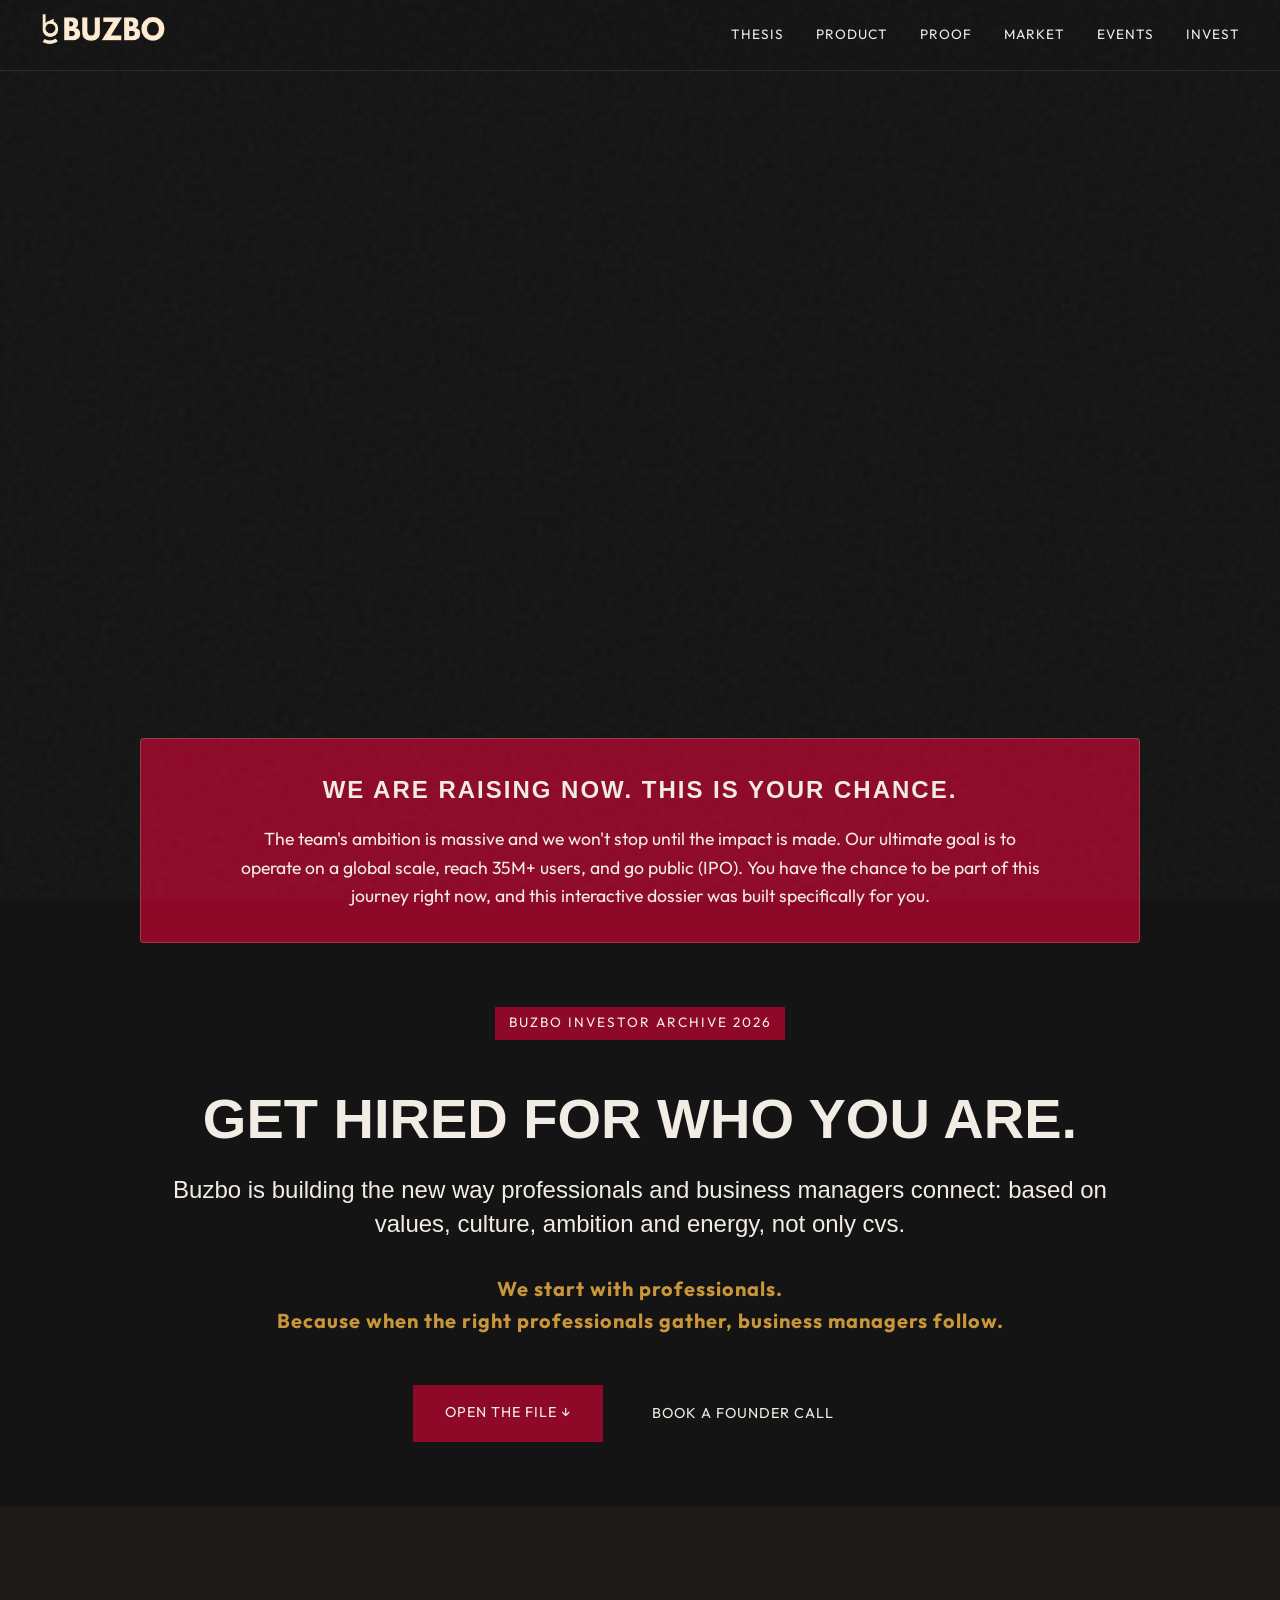
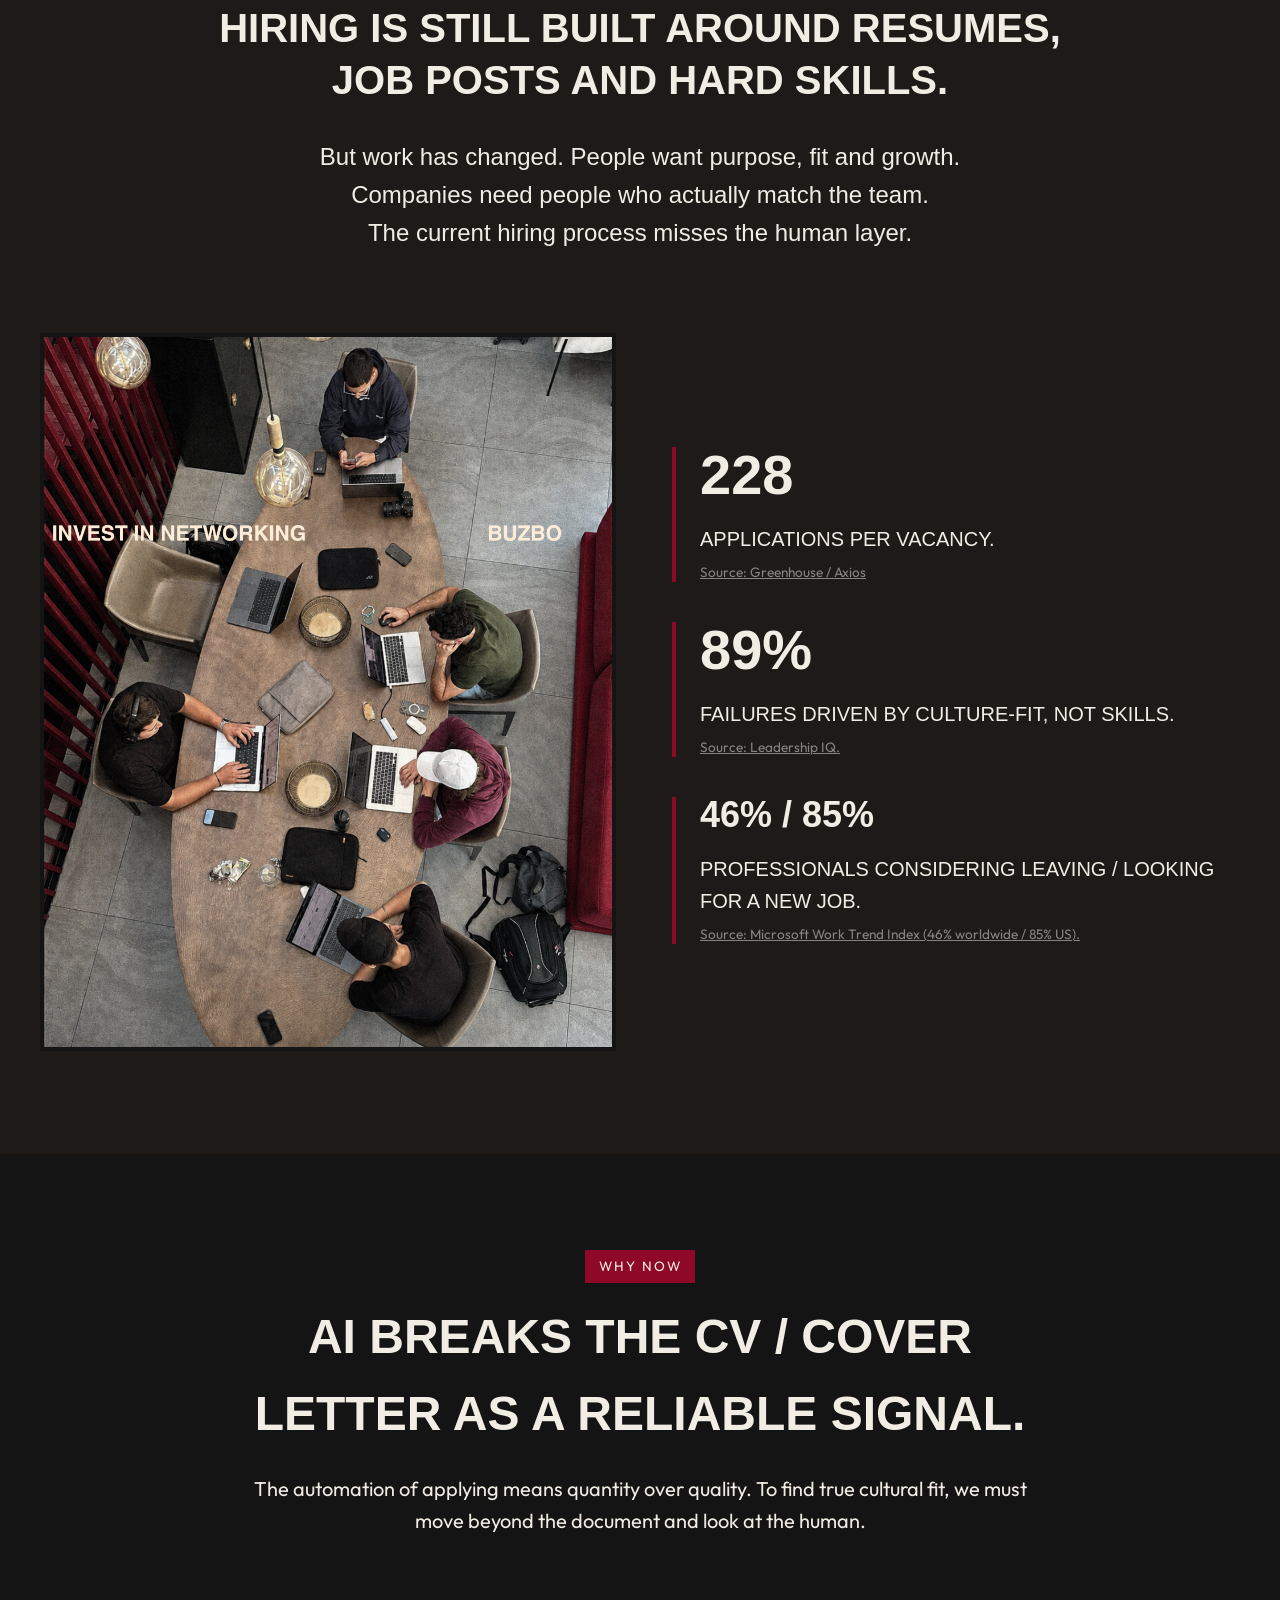
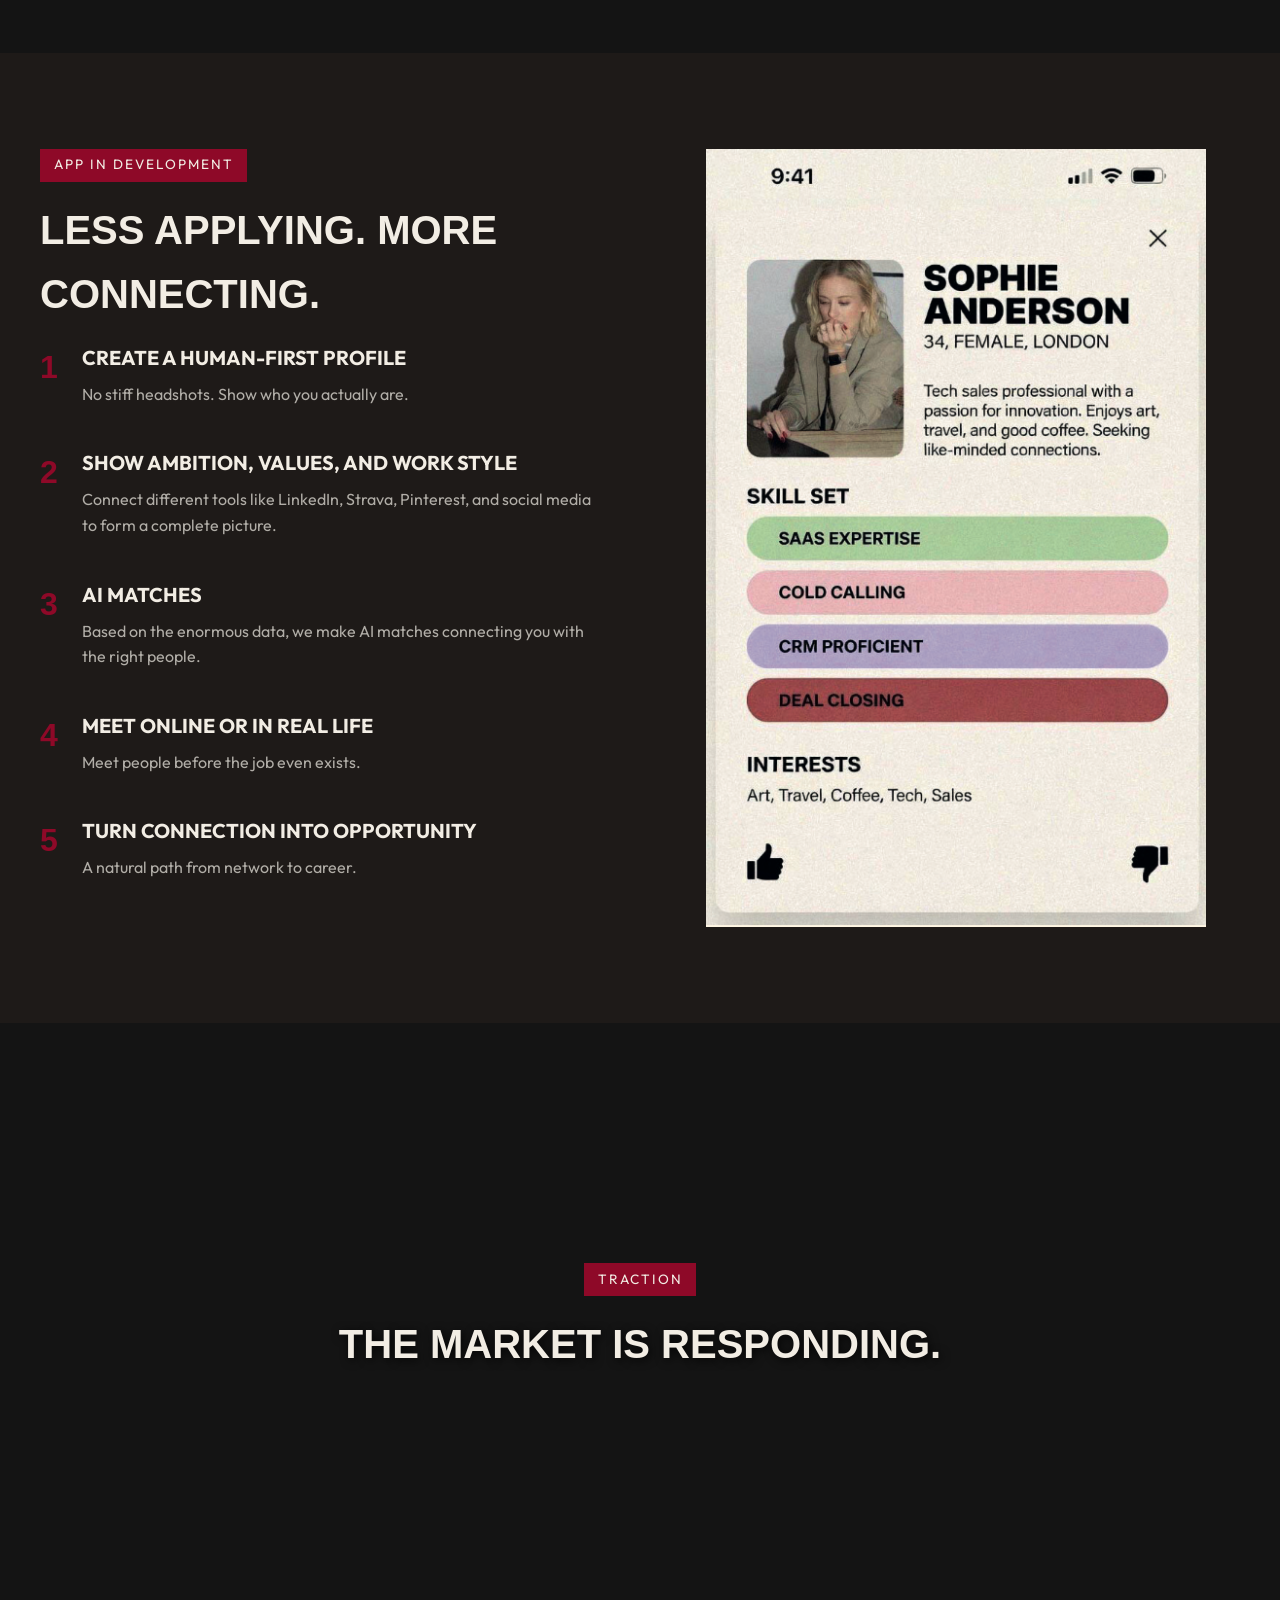
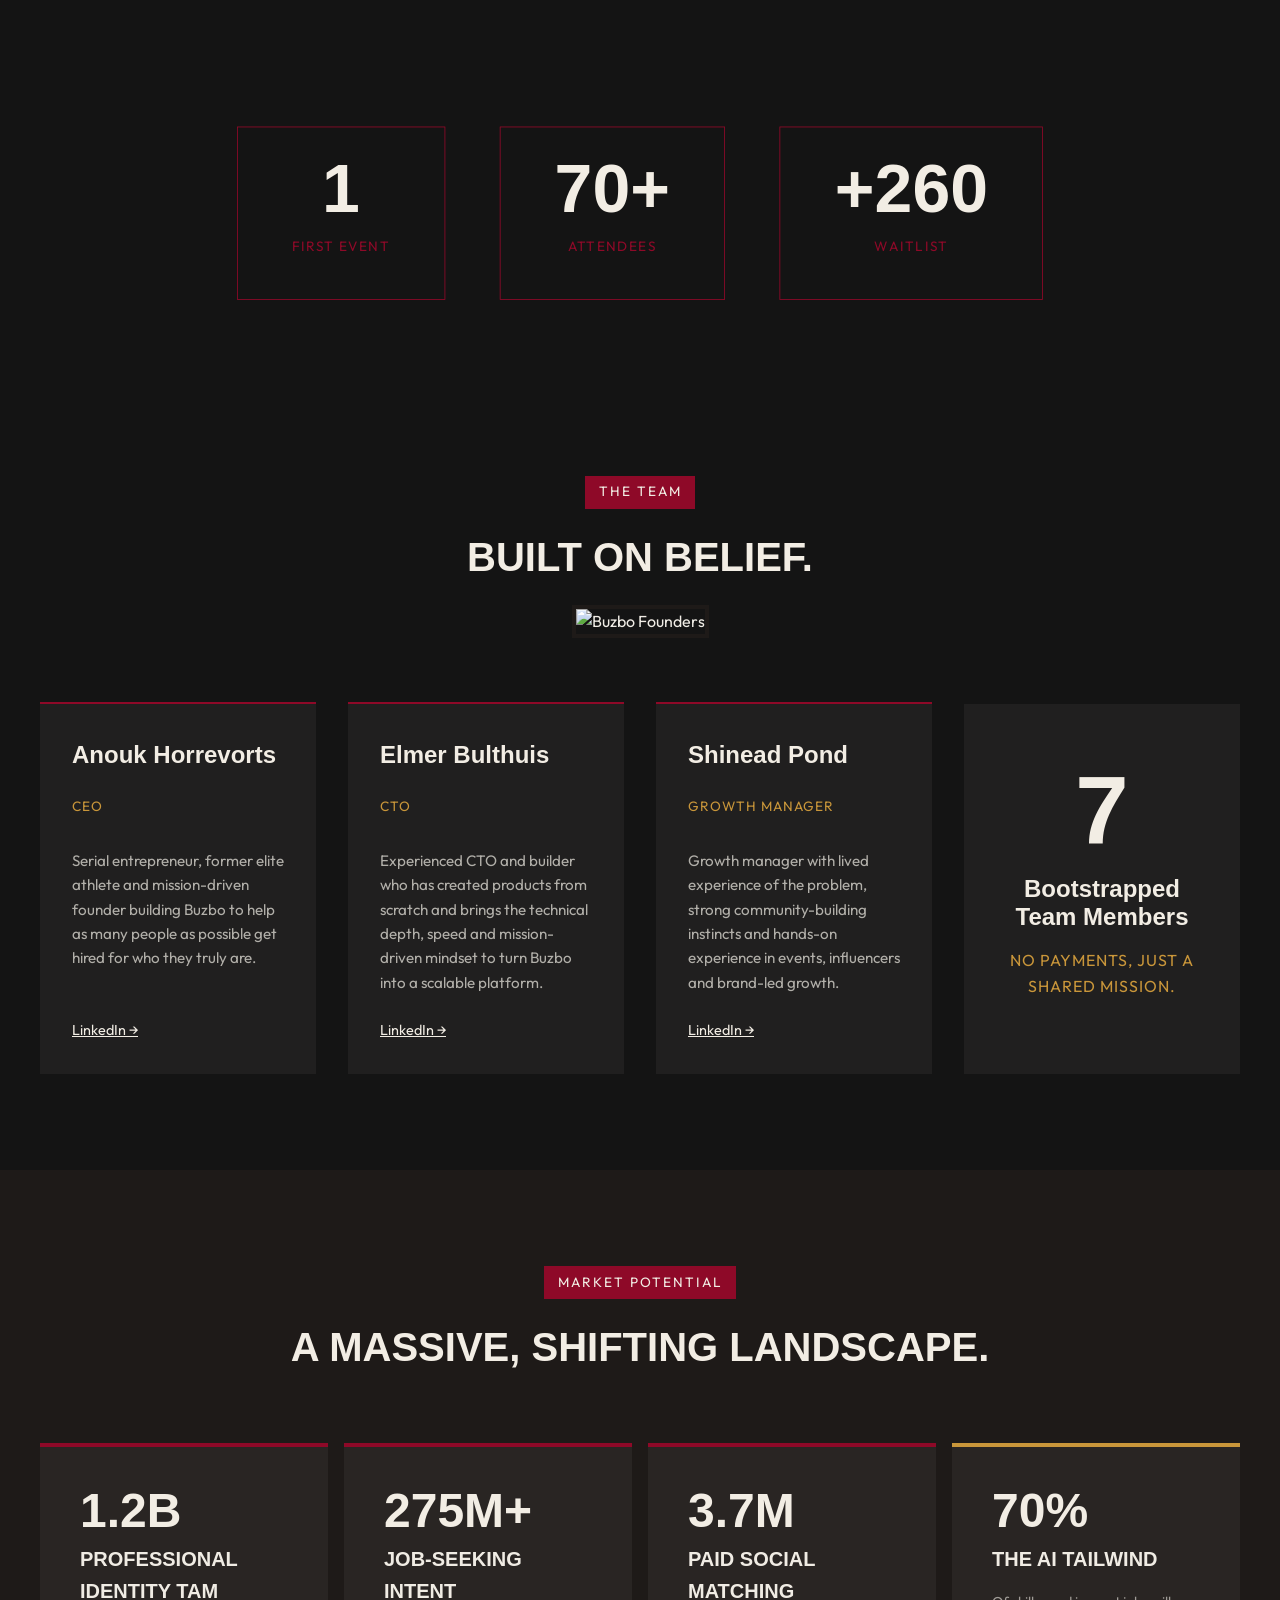
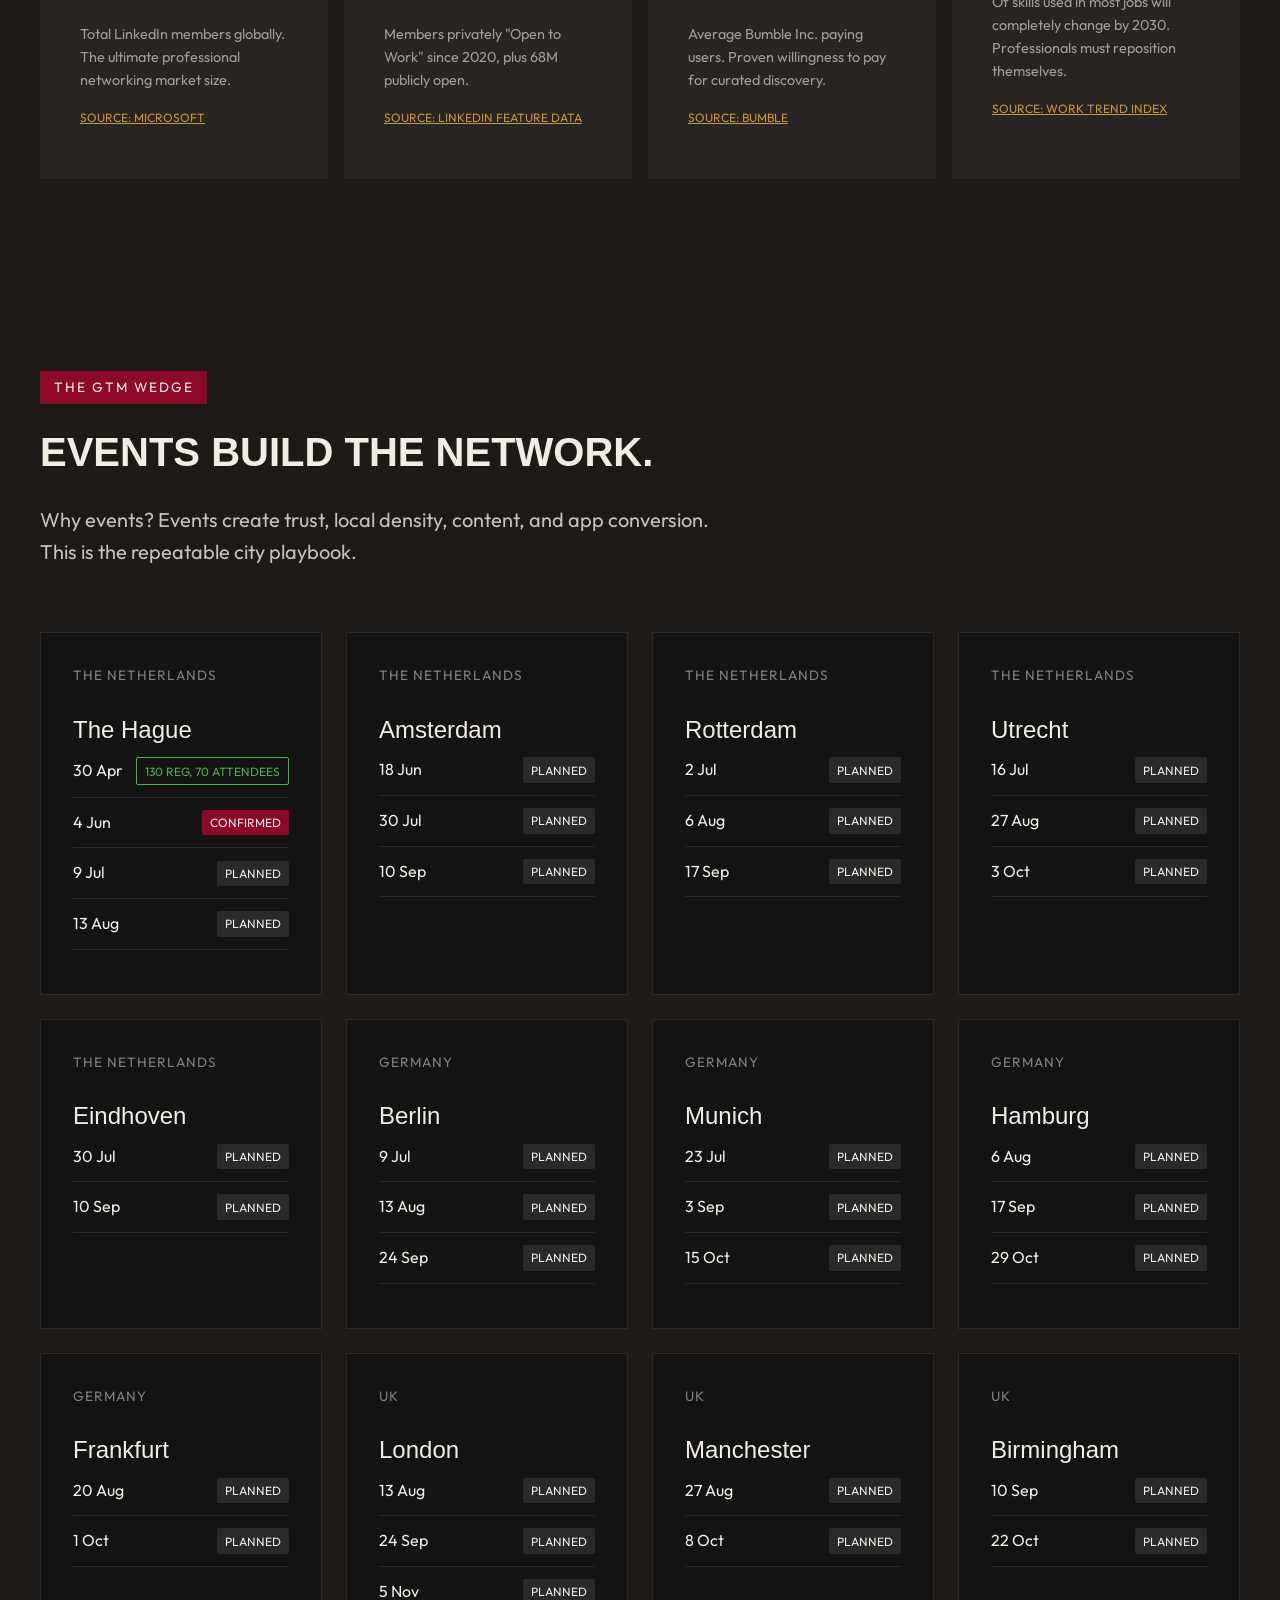
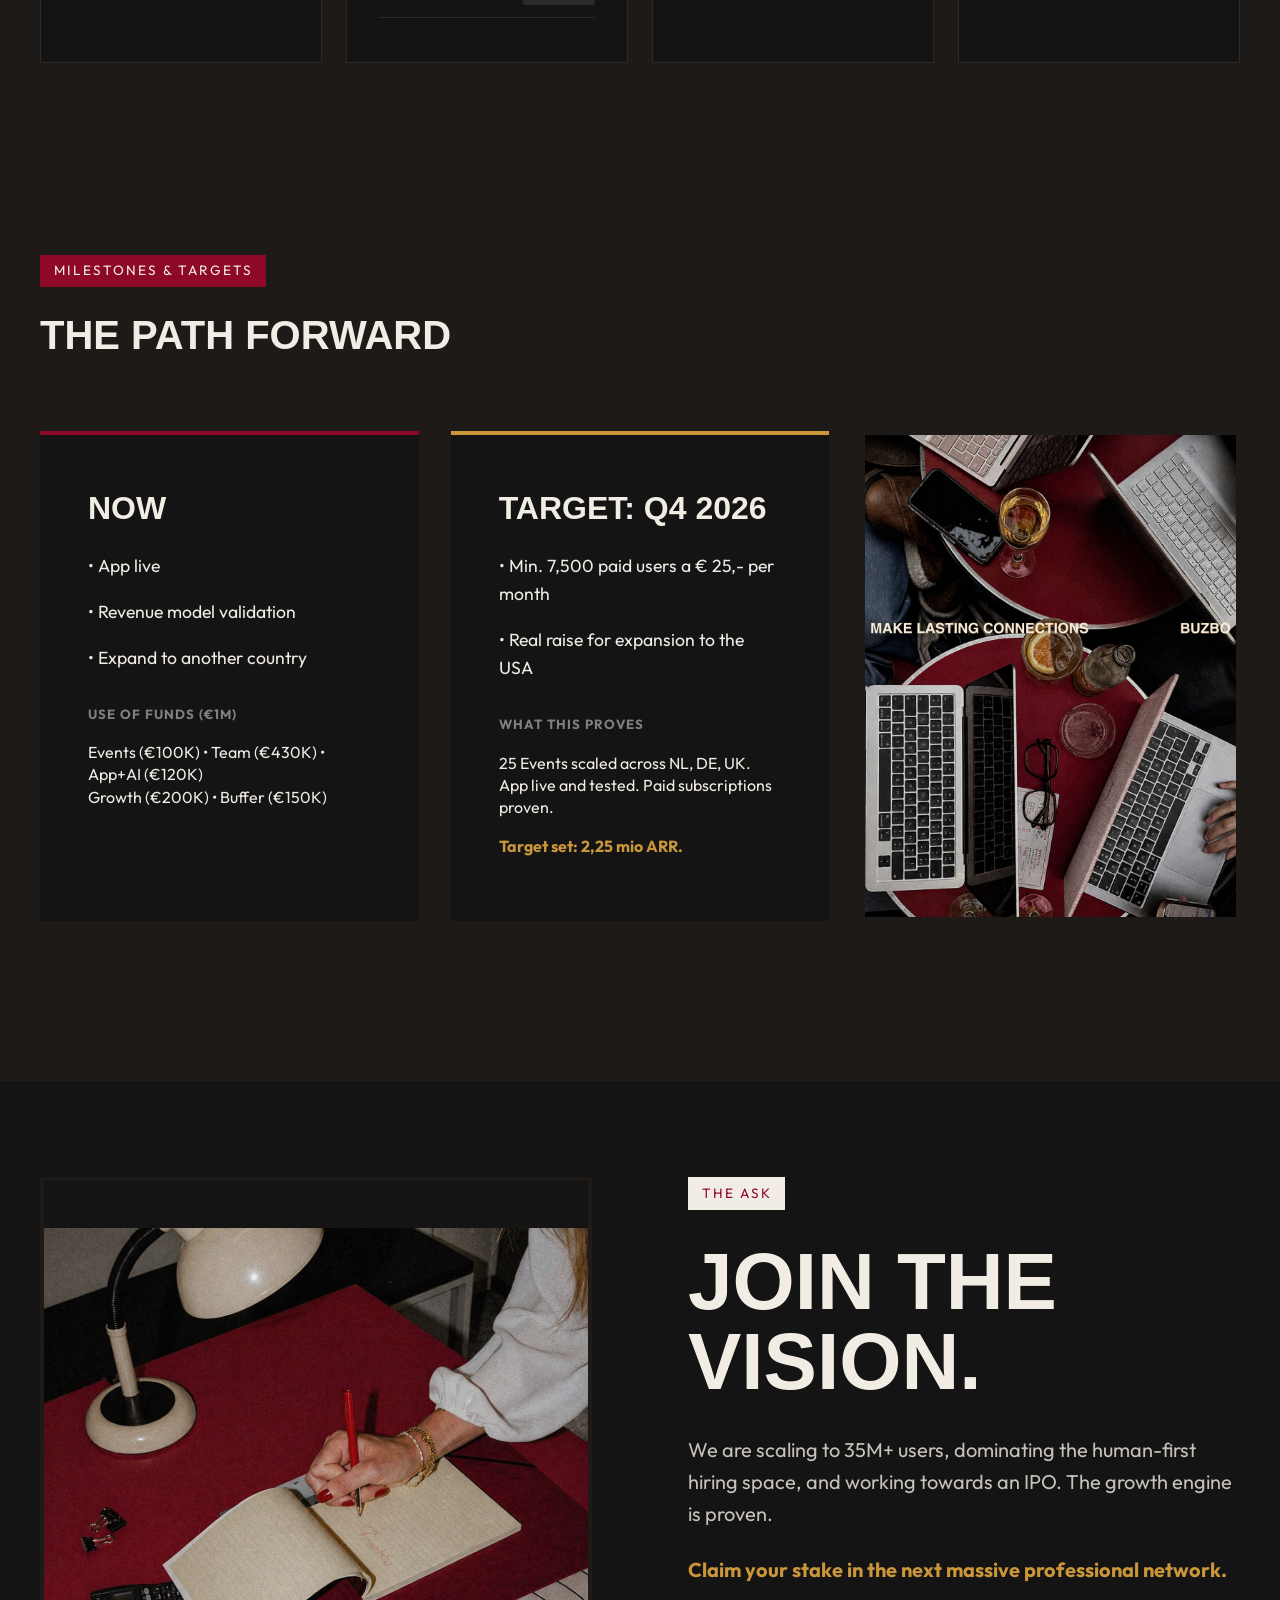
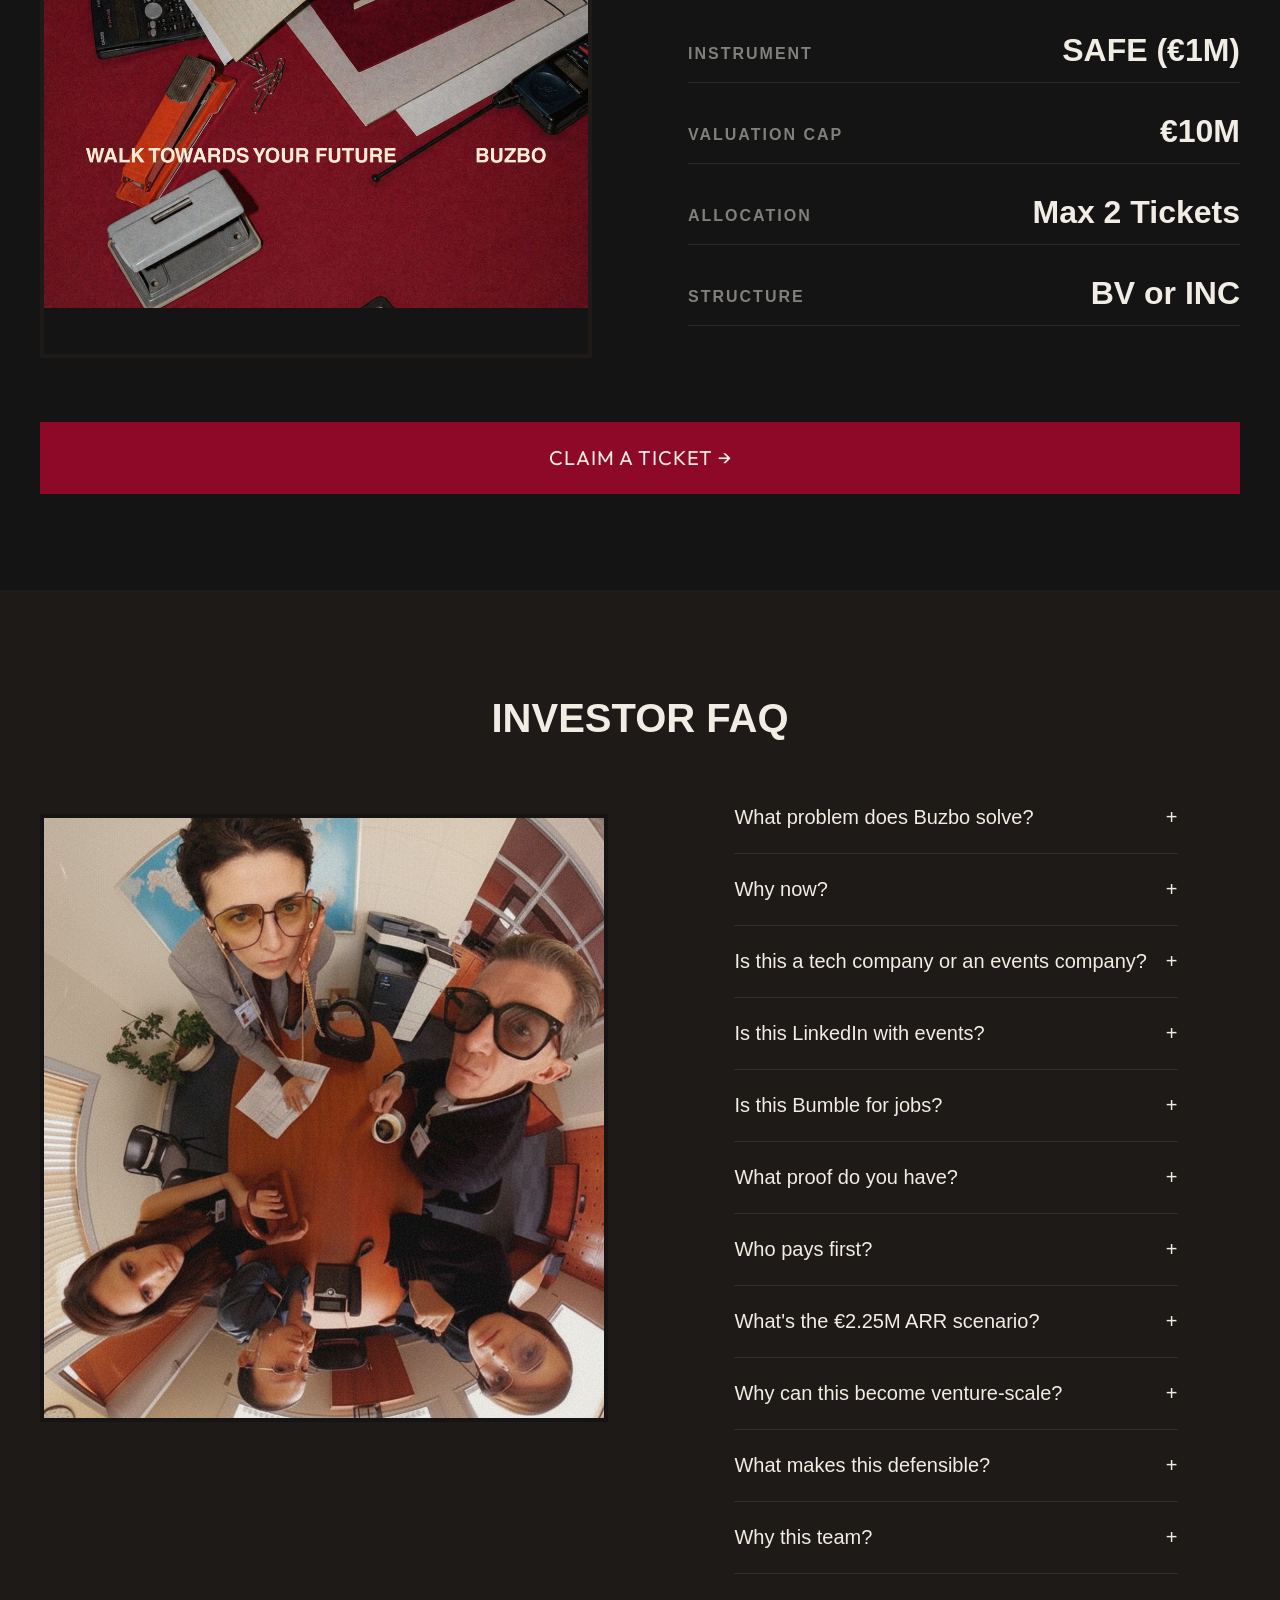
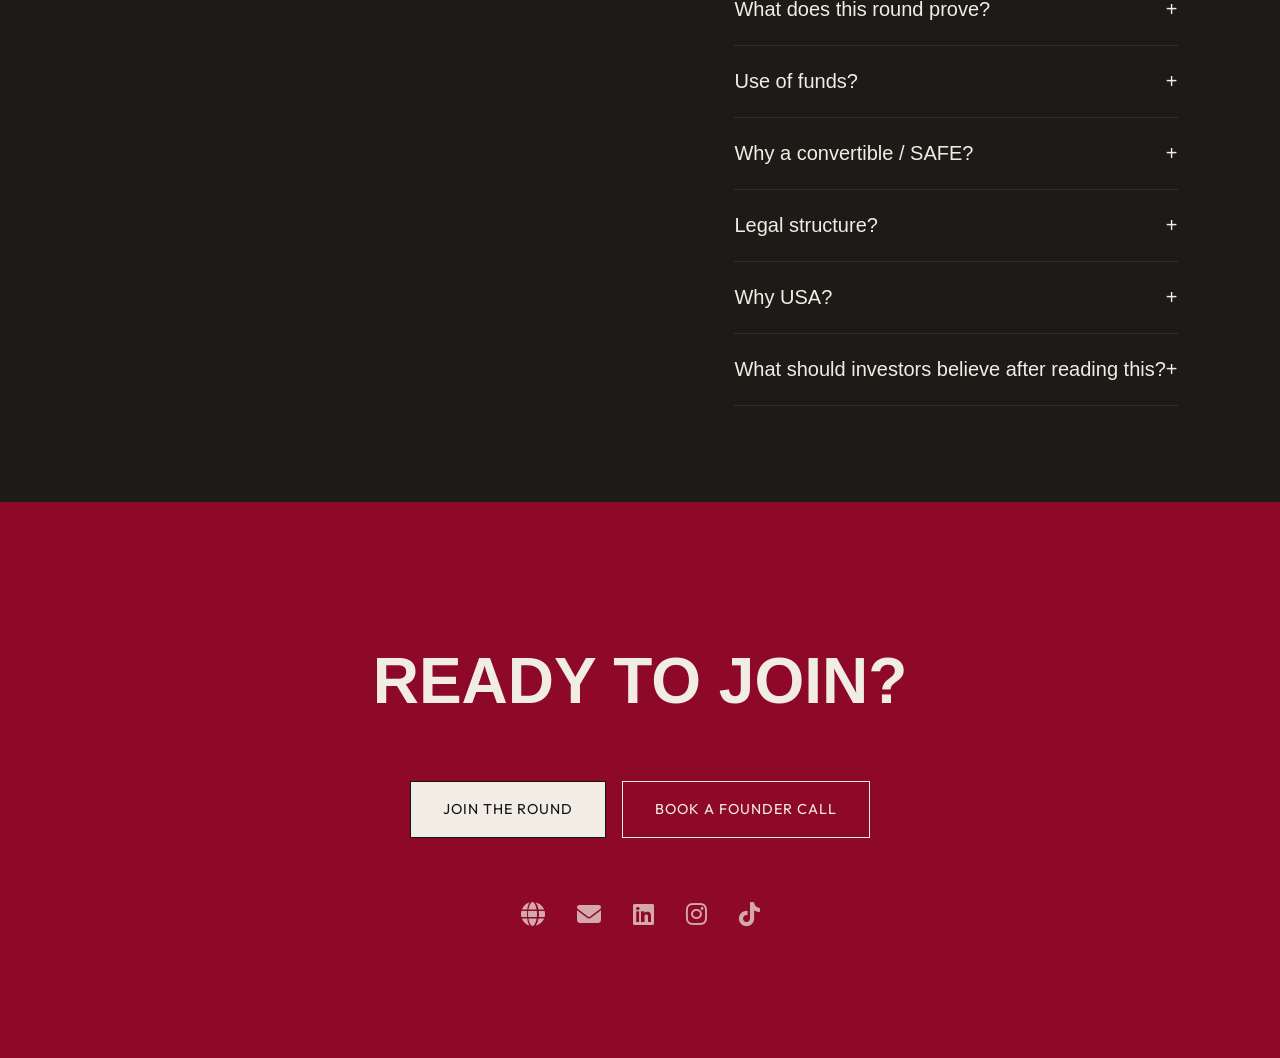
==== commit 0f6f91ab: "Mobile version" ====
--- a/index.html
+++ b/index.html
@@ -89,7 +89,7 @@
     <!-- Sticky Navigation -->
     <nav>
         <div class="container nav-content">
-            <img src="Logo3.png" alt="Buzbo logo" class="nav-brand" style="height: 2rem;"/>
+            <a href="#" class="nav-brand"><img src="Logo3.png" alt="Buzbo logo" style="height: 2rem;"/></a>
             <div class="nav-links">
                 <a href="#intro">Thesis</a>
                 <a href="#product">Product</a>
@@ -137,6 +137,7 @@
                 But work has changed. People want purpose, fit and growth.<br>Companies need people who actually match the team.<br>The current hiring process misses the human layer.
             </p>
             
+            <div class="swipe-hint"><i class="fa-solid fa-arrows-left-right"></i> Swipe to explore</div>
             <div class="problem-wrapper" style="display: grid; grid-template-columns: 1fr 1fr; gap: 4rem; align-items: center;">
                 <div>
                     <img src="1.png" alt="Broken Hiring" style="width: 100%; border: 4px solid var(--charcoal); filter: grayscale(20%);">
@@ -177,7 +178,7 @@
             <div>
                 <span class="label">APP IN DEVELOPMENT</span>
                 <h2 class="section-title">Less applying. More connecting.</h2>
-                <div class="product-steps swipe-on-mobile">
+                <div class="product-steps">
                     <div class="step">
                         <div class="step-num">1</div>
                         <div class="step-content">
@@ -257,6 +258,7 @@
             <h2 class="section-title">BUILT ON BELIEF.</h2>
             <img src="Founders.png" alt="Buzbo Founders" class="team-image" style="max-width: 600px;">
             
+            <div class="swipe-hint"><i class="fa-solid fa-arrows-left-right"></i> Swipe to explore</div>
             <div class="swipe-on-mobile" style="display: grid; grid-template-columns: repeat(auto-fit, minmax(250px, 1fr)); gap: 2rem; margin-top: 2rem; text-align: left;">
                 <div style="background: rgba(242,237,228,0.05); padding: 2rem; border-top: 2px solid var(--buzbo-red); display: flex; flex-direction: column;">
                     <h3 style="color: var(--cream); margin-bottom: 0.5rem; font-size: 1.5rem; text-transform: none;">Anouk Horrevorts</h3>
@@ -293,6 +295,7 @@
                 <h2 class="section-title">A MASSIVE, SHIFTING LANDSCAPE.</h2>
             </div>
             
+            <div class="swipe-hint"><i class="fa-solid fa-arrows-left-right"></i> Swipe to explore</div>
             <div class="swipe-on-mobile" style="display: grid; grid-template-columns: repeat(4, 1fr); gap: 1rem;">
                 <div class="market-card">
                     <h4>1.2B</h4>
@@ -333,6 +336,7 @@
                 <h2 class="section-title">Events build the network.</h2>
                 <p class="event-intro">Why events? Events create trust, local density, content, and app conversion. This is the repeatable city playbook.</p>
             </div>
+            <div class="swipe-hint"><i class="fa-solid fa-arrows-left-right"></i> Swipe to explore</div>
             <div class="events-grid swipe-on-mobile">
                 <!-- Netherlands -->
                 <div class="event-card">
@@ -435,6 +439,7 @@
                 <h2 class="section-title">The Path Forward</h2>
             </div>
             
+            <div class="swipe-hint"><i class="fa-solid fa-arrows-left-right"></i> Swipe to explore</div>
             <div class="model-grid swipe-on-mobile" style="display: grid; grid-template-columns: repeat(auto-fit, minmax(300px, 1fr)); gap: 2rem; align-items: stretch;">
                 <div style="background-color: var(--charcoal); padding: 3rem; border-top: 4px solid var(--buzbo-red);">
                     <h3 style="color: var(--cream); margin-bottom: 1rem; font-size: 2rem;">NOW</h3>
@@ -478,19 +483,19 @@
                     <p style="font-size: 1.25rem; color: var(--amber); margin-bottom: 3rem; font-weight: bold;">Claim your stake in the next massive professional network.</p>
                     
                     <div style="display: flex; flex-direction: column; gap: 2rem; margin-bottom: 2rem;">
-                        <div style="display: flex; justify-content: space-between; align-items: flex-end; border-bottom: 1px solid rgba(242,237,228,0.1); padding-bottom: 1rem;">
+                        <div class="invest-terms-row" style="display: flex; justify-content: space-between; align-items: flex-end; border-bottom: 1px solid rgba(242,237,228,0.1); padding-bottom: 1rem;">
                             <h5 style="text-transform: uppercase; font-size: 1rem; letter-spacing: 2px; color: rgba(240, 236, 228, 0.5); margin: 0;">Instrument</h5>
                             <p style="font-size: 2rem; font-family: var(--font-heading); font-weight: bold; color: var(--cream); margin: 0; line-height: 1;">SAFE (€1M)</p>
                         </div>
-                        <div style="display: flex; justify-content: space-between; align-items: flex-end; border-bottom: 1px solid rgba(242,237,228,0.1); padding-bottom: 1rem;">
+                        <div class="invest-terms-row" style="display: flex; justify-content: space-between; align-items: flex-end; border-bottom: 1px solid rgba(242,237,228,0.1); padding-bottom: 1rem;">
                             <h5 style="text-transform: uppercase; font-size: 1rem; letter-spacing: 2px; color: rgba(240, 236, 228, 0.5); margin: 0;">Valuation Cap</h5>
                             <p style="font-size: 2rem; font-family: var(--font-heading); font-weight: bold; color: var(--cream); margin: 0; line-height: 1;">€10M</p>
                         </div>
-                        <div style="display: flex; justify-content: space-between; align-items: flex-end; border-bottom: 1px solid rgba(242,237,228,0.1); padding-bottom: 1rem;">
+                        <div class="invest-terms-row" style="display: flex; justify-content: space-between; align-items: flex-end; border-bottom: 1px solid rgba(242,237,228,0.1); padding-bottom: 1rem;">
                             <h5 style="text-transform: uppercase; font-size: 1rem; letter-spacing: 2px; color: rgba(240, 236, 228, 0.5); margin: 0;">Allocation</h5>
                             <p style="font-size: 2rem; font-family: var(--font-heading); font-weight: bold; color: var(--cream); margin: 0; line-height: 1;">Max 2 Tickets</p>
                         </div>
-                        <div style="display: flex; justify-content: space-between; align-items: flex-end; border-bottom: 1px solid rgba(242,237,228,0.1); padding-bottom: 1rem;">
+                        <div class="invest-terms-row" style="display: flex; justify-content: space-between; align-items: flex-end; border-bottom: 1px solid rgba(242,237,228,0.1); padding-bottom: 1rem;">
                             <h5 style="text-transform: uppercase; font-size: 1rem; letter-spacing: 2px; color: rgba(240, 236, 228, 0.5); margin: 0;">Structure</h5>
                             <p style="font-size: 2rem; font-family: var(--font-heading); font-weight: bold; color: var(--cream); margin: 0; line-height: 1;">BV or INC</p>
                         </div>
@@ -506,7 +511,7 @@
         <div class="container" style="text-align:center; margin-bottom:2rem;">
             <h2 class="section-title">Investor FAQ</h2>
         </div>
-        <div class="container" style="display: grid; grid-template-columns: repeat(auto-fit, minmax(400px, 1fr)); gap: 4rem; align-items: start;">
+        <div class="container faq-grid" style="display: grid; grid-template-columns: repeat(auto-fit, minmax(400px, 1fr)); gap: 4rem; align-items: start;">
             <div style="background-image: url('adofaijdfoij.png'); background-size: cover; background-position: center; min-height: 600px; border: 4px solid var(--charcoal); filter: grayscale(10%); margin-top: 2rem;"></div>
             <div class="faq-list">
                 
--- a/style.css
+++ b/style.css
@@ -614,6 +614,19 @@
 
 /* Responsive */
 @media (max-width: 768px) {
+  .swipe-hint {
+    display: flex !important;
+    justify-content: flex-end;
+    align-items: center;
+    gap: 0.5rem;
+    color: var(--amber);
+    font-size: 0.85rem;
+    font-weight: bold;
+    text-transform: uppercase;
+    letter-spacing: 1px;
+    margin-bottom: 0.5rem;
+  }
+  
   .nav-links { display: none; } /* Simplify for mobile for now */
   
   .thesis-grid, .product-container, .invest-terms {
@@ -648,8 +661,14 @@
   #intro .container { padding: 0 1rem; }
   .section-title { font-size: 2rem; }
   
-  #proof { padding: 8rem 0 3rem 0 !important; }
-  #proof .section-header { margin-bottom: 5rem !important; }
+  #proof { 
+      padding: 3rem 0 3rem 0 !important; 
+  }
+  #proof .section-header { margin-bottom: 6rem !important; }
+  
+  .proof-stats {
+      transform: scale(0.65) !important;
+  }
   
   /* Ask section grid stacking */
   #invest .container > div[style*="display: grid"] {
@@ -670,5 +689,28 @@
   /* Fix text alignments to be more mobile friendly */
   h2, h3 { line-height: 1.2 !important; }
   
+  .invest-terms-row {
+      flex-direction: column !important;
+      align-items: flex-start !important;
+      gap: 0.5rem !important;
+  }
+
+  .faq-grid {
+      grid-template-columns: 1fr !important;
+  }
+  
+  .faq-question {
+      font-size: 1.1rem;
+      line-height: 1.3;
+      align-items: flex-start;
+  }
+  
+  .faq-question span {
+      margin-left: 1rem;
+      flex-shrink: 0;
+  }
+  
   .footer-links { flex-direction: row; justify-content: center; gap: 2rem; }
 }
+
+.swipe-hint { display: none; }
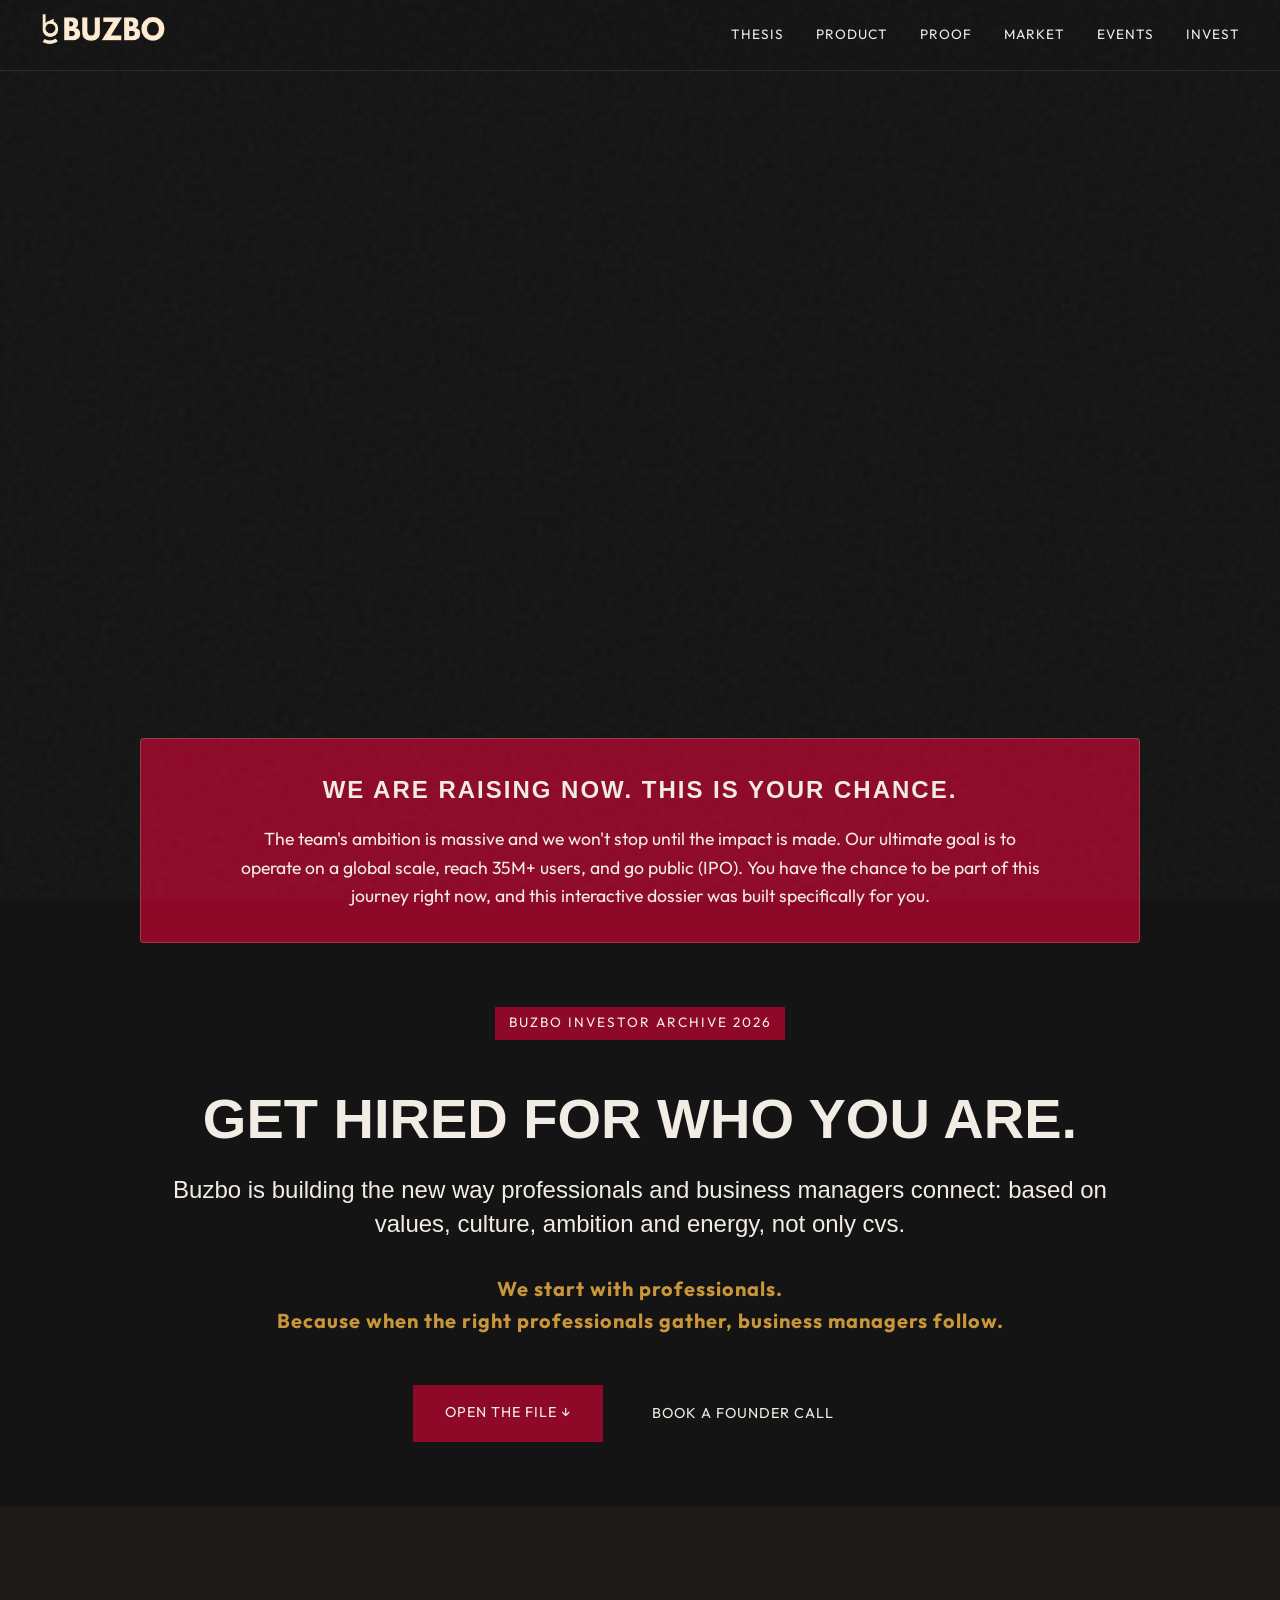
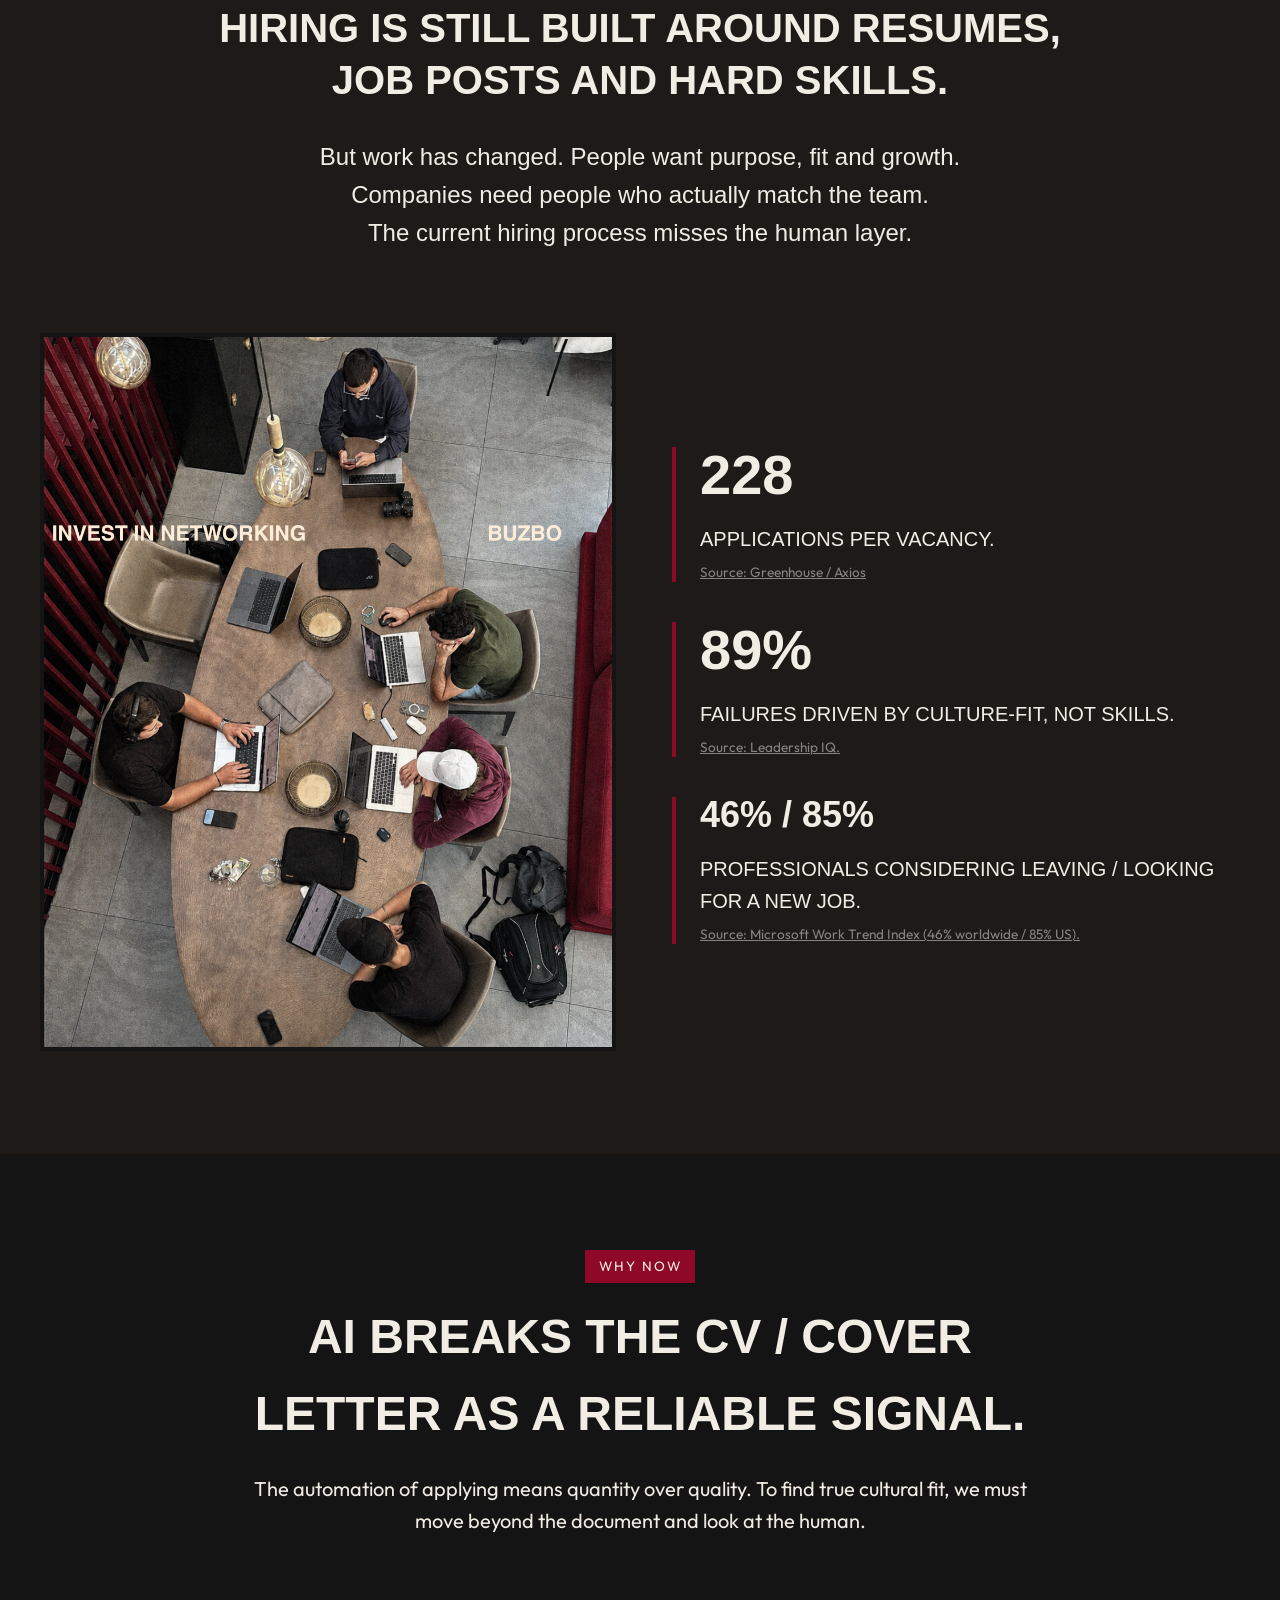
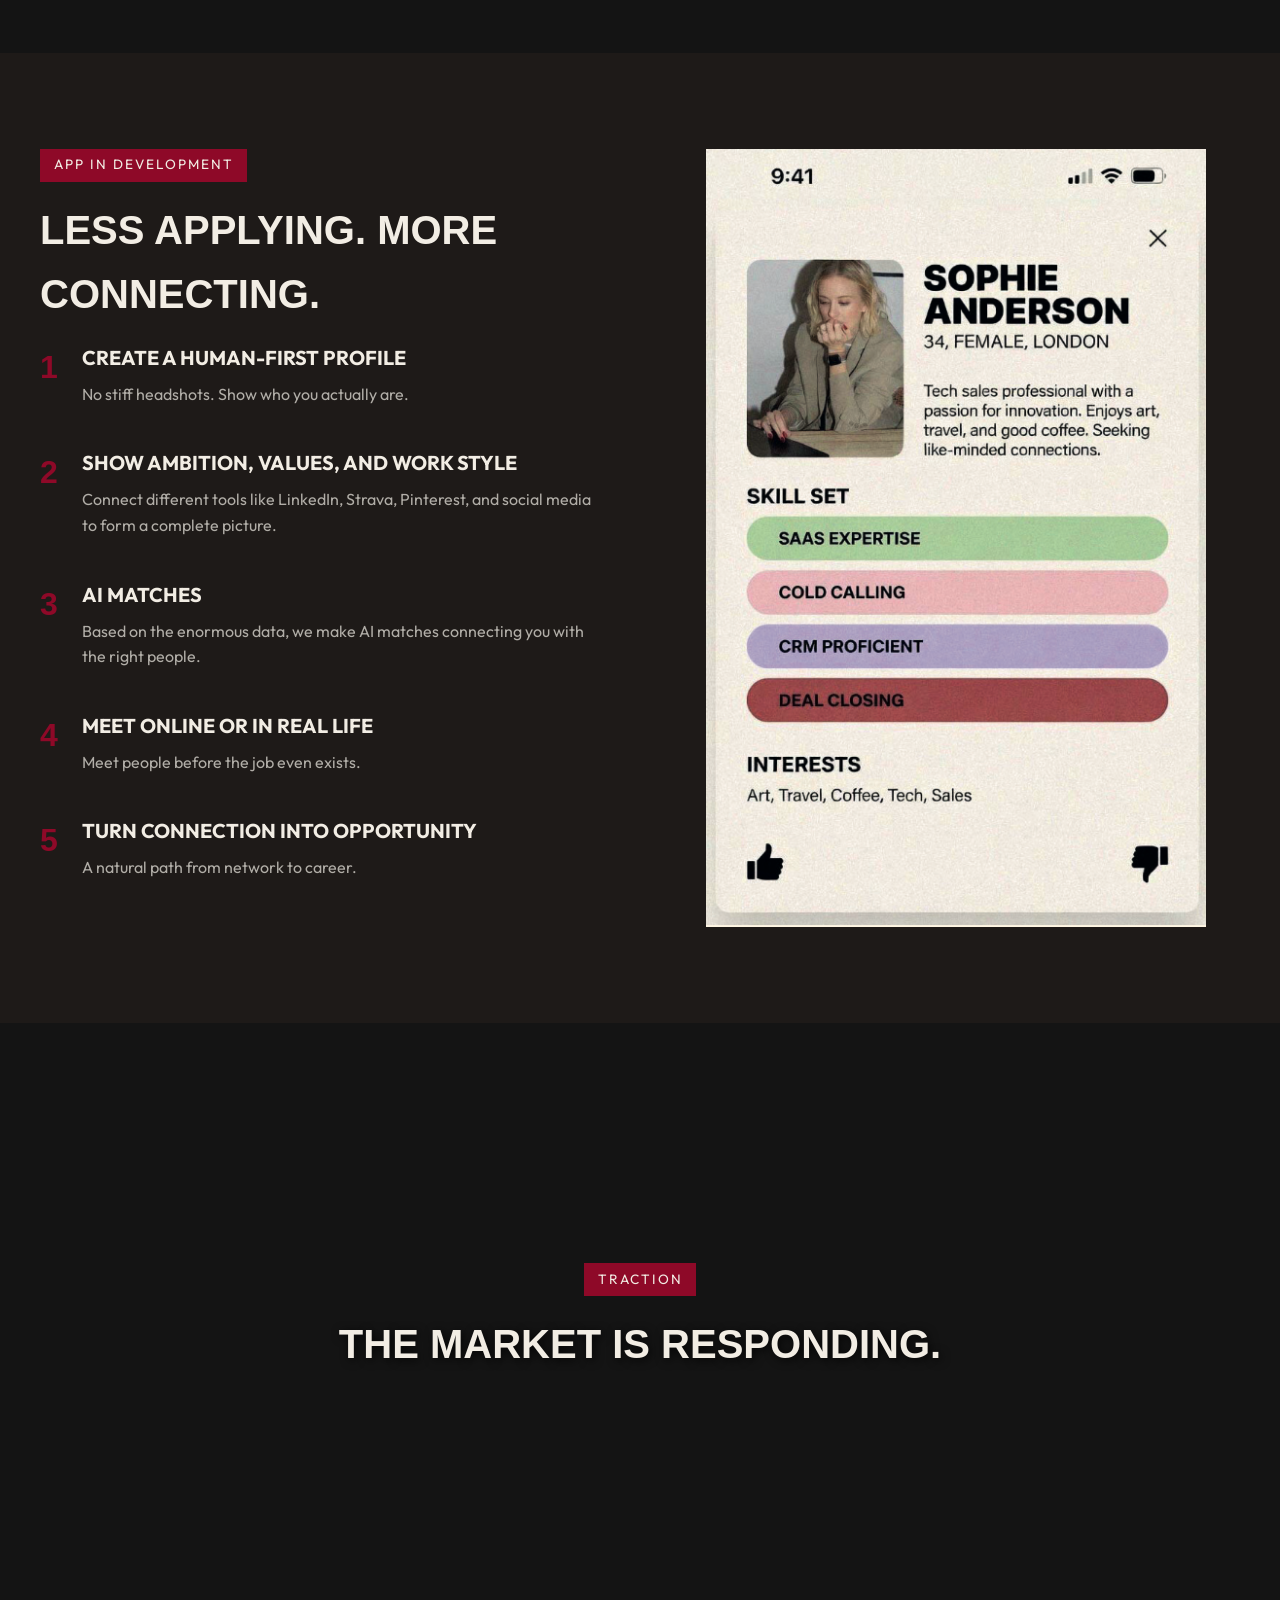
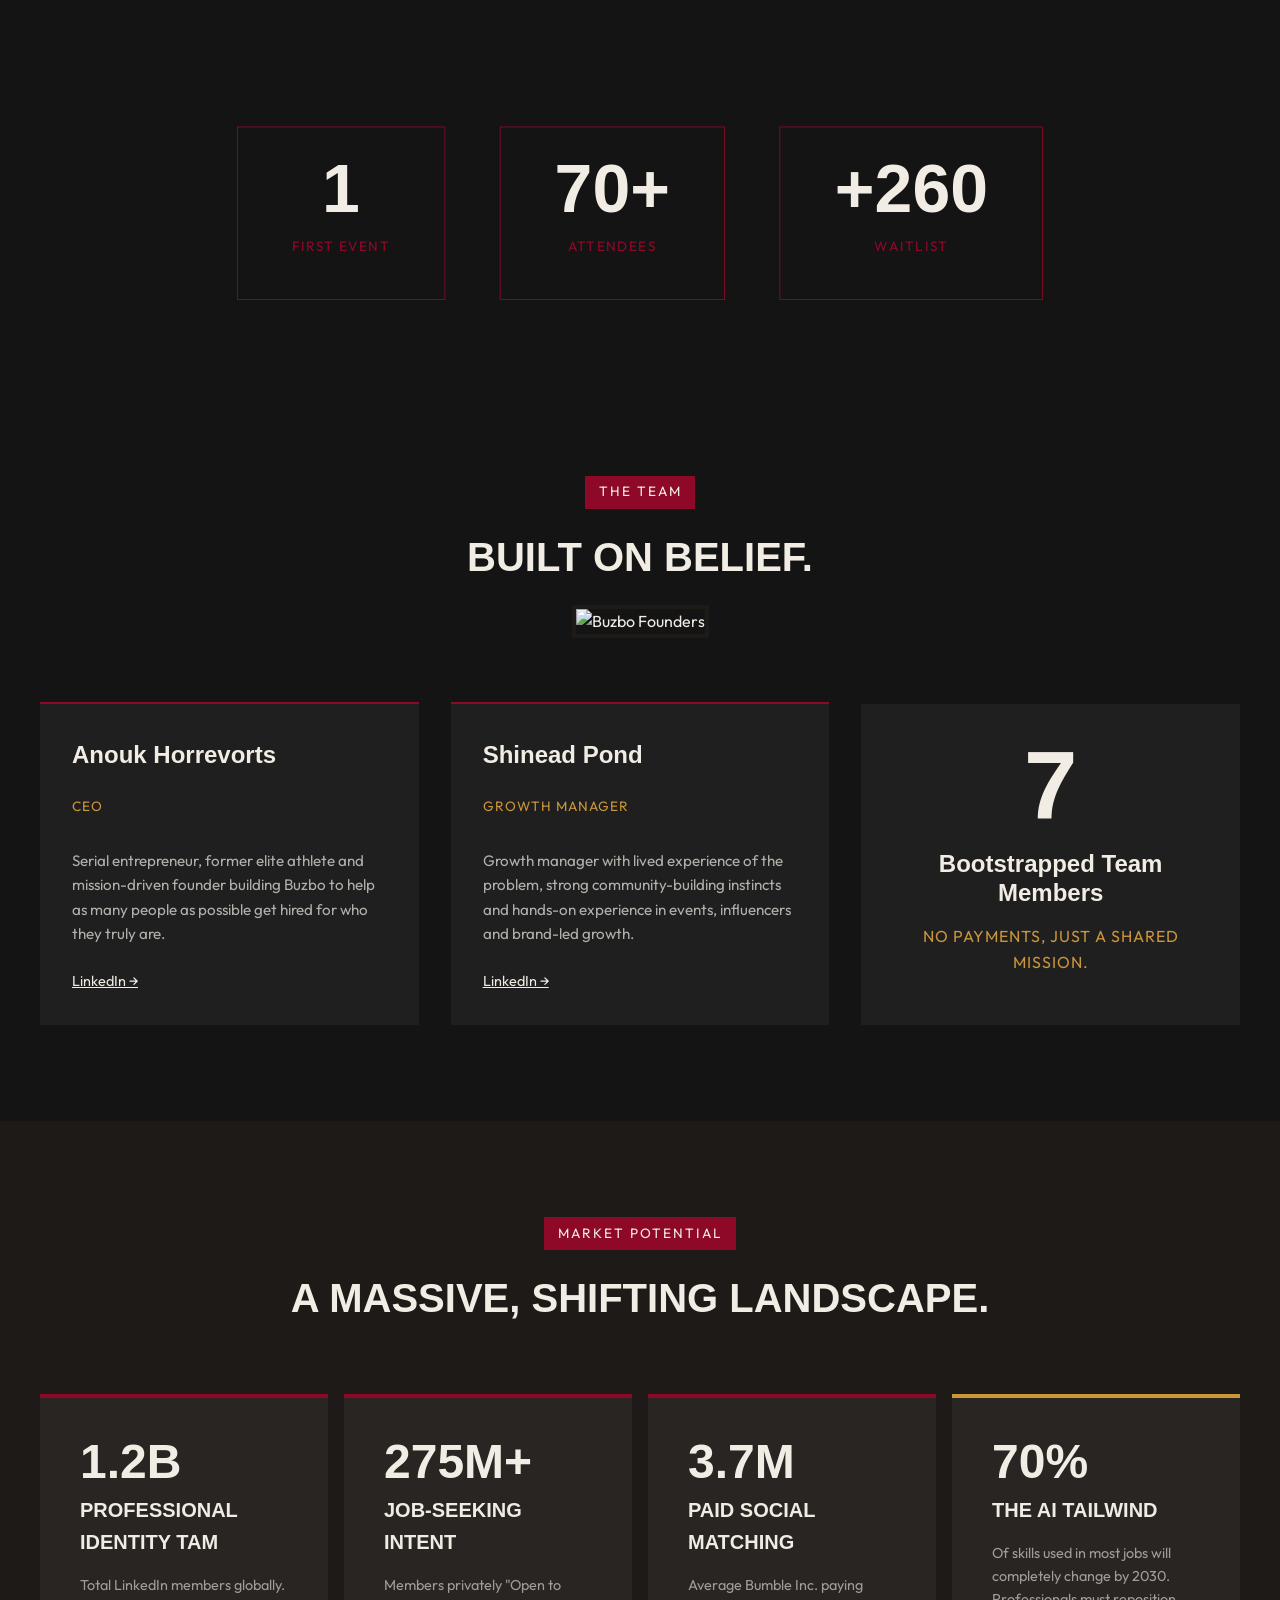
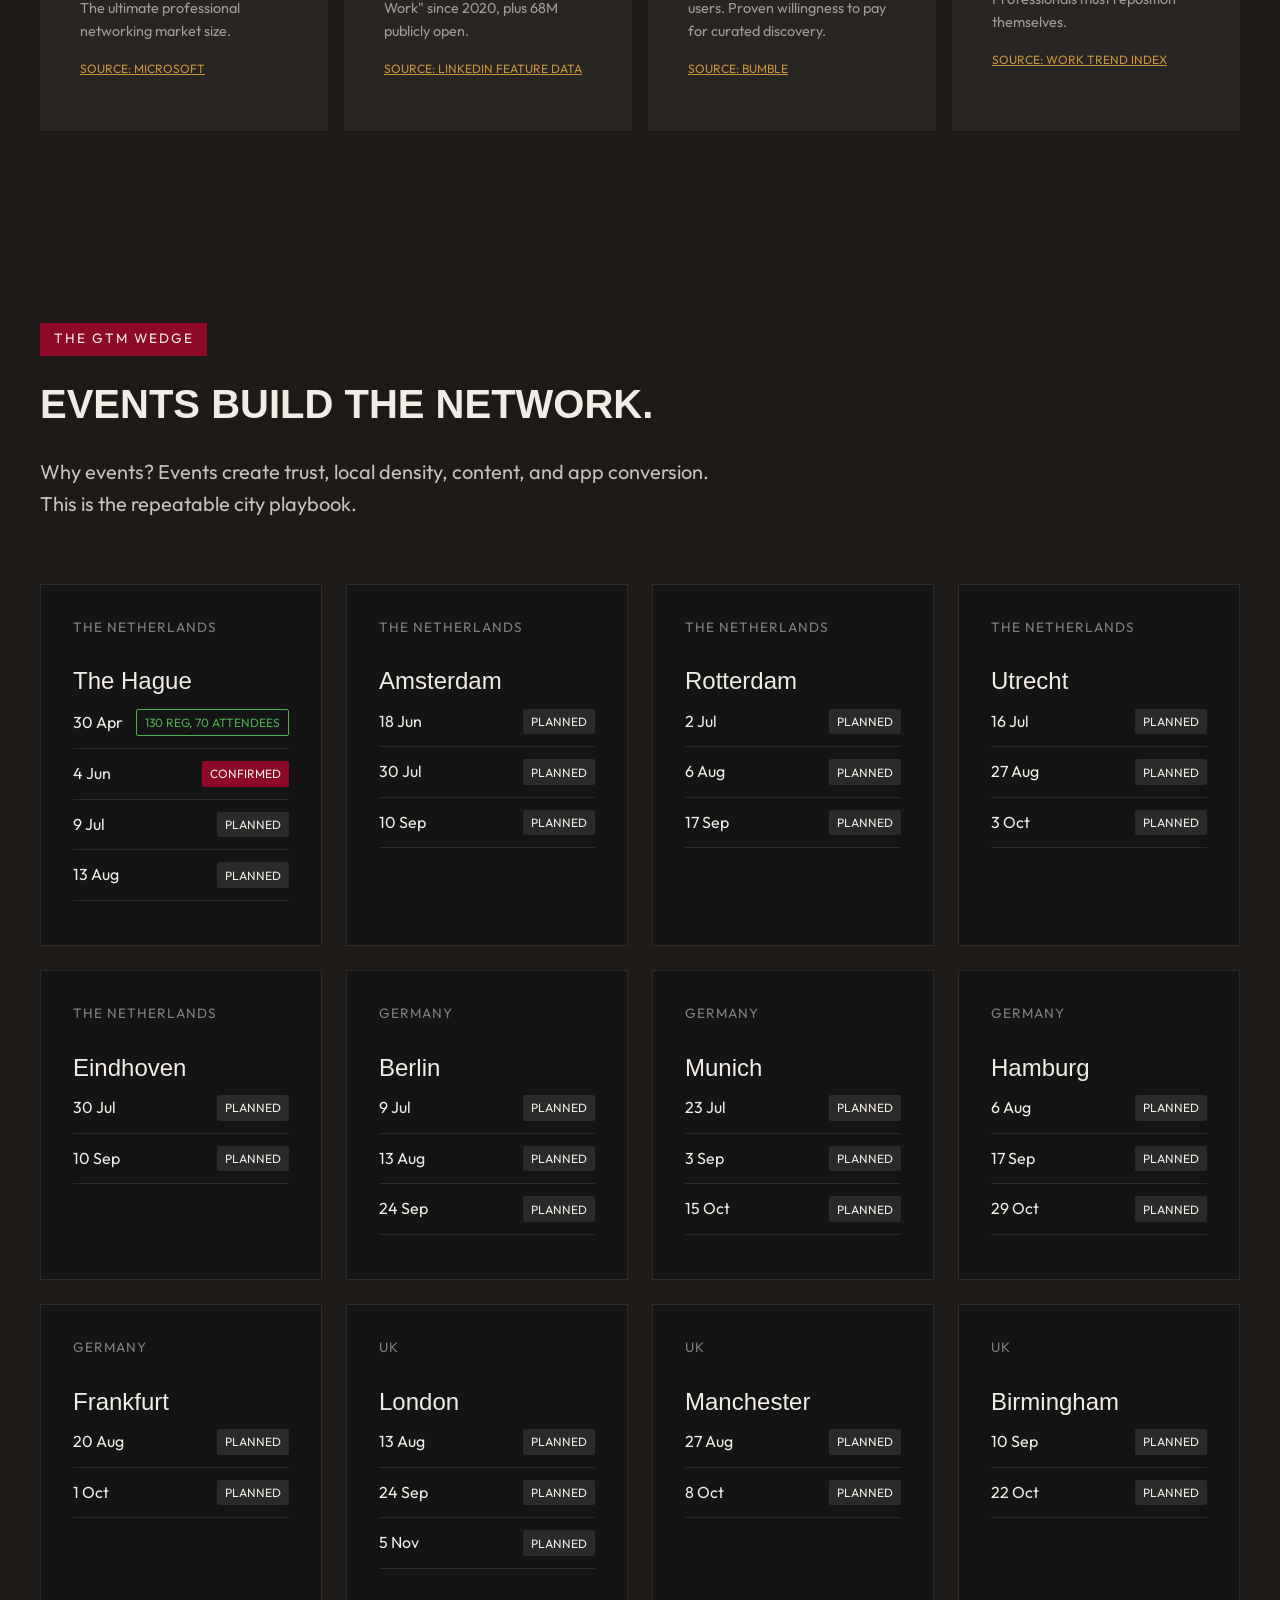
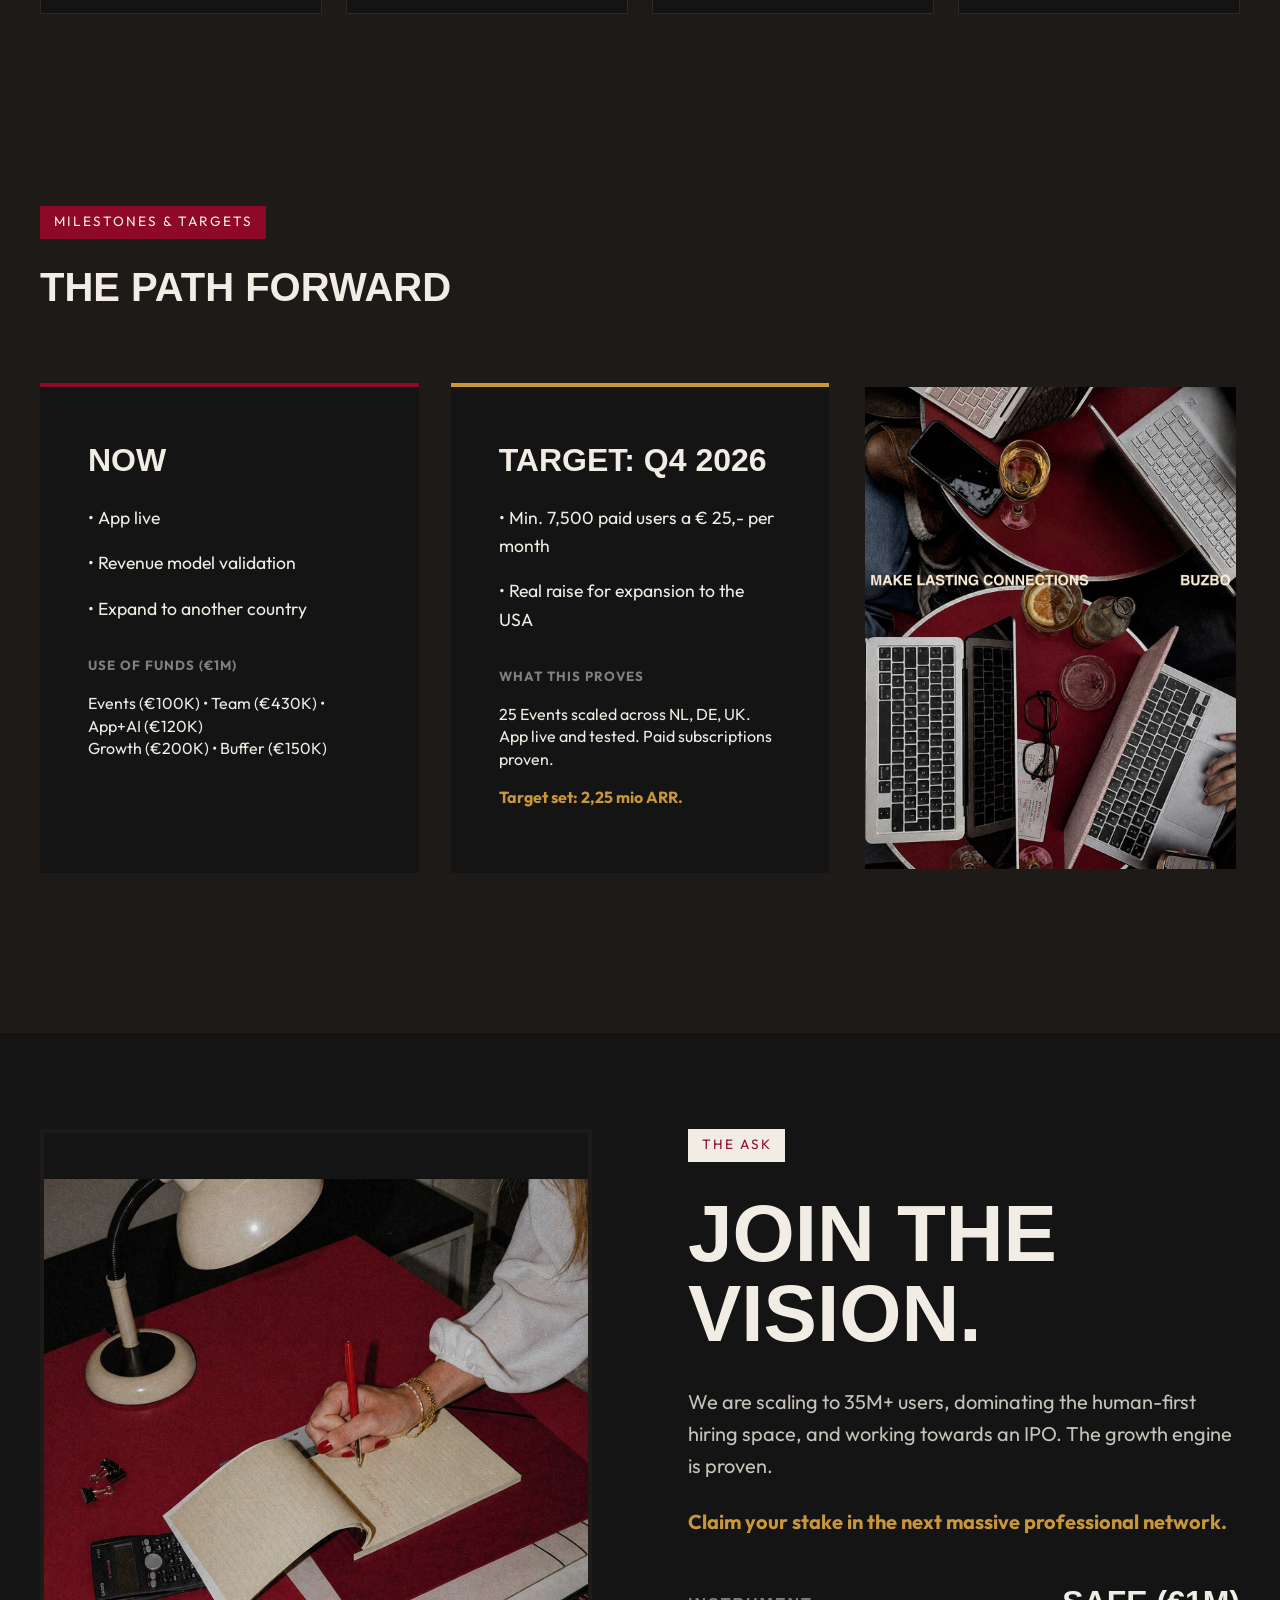
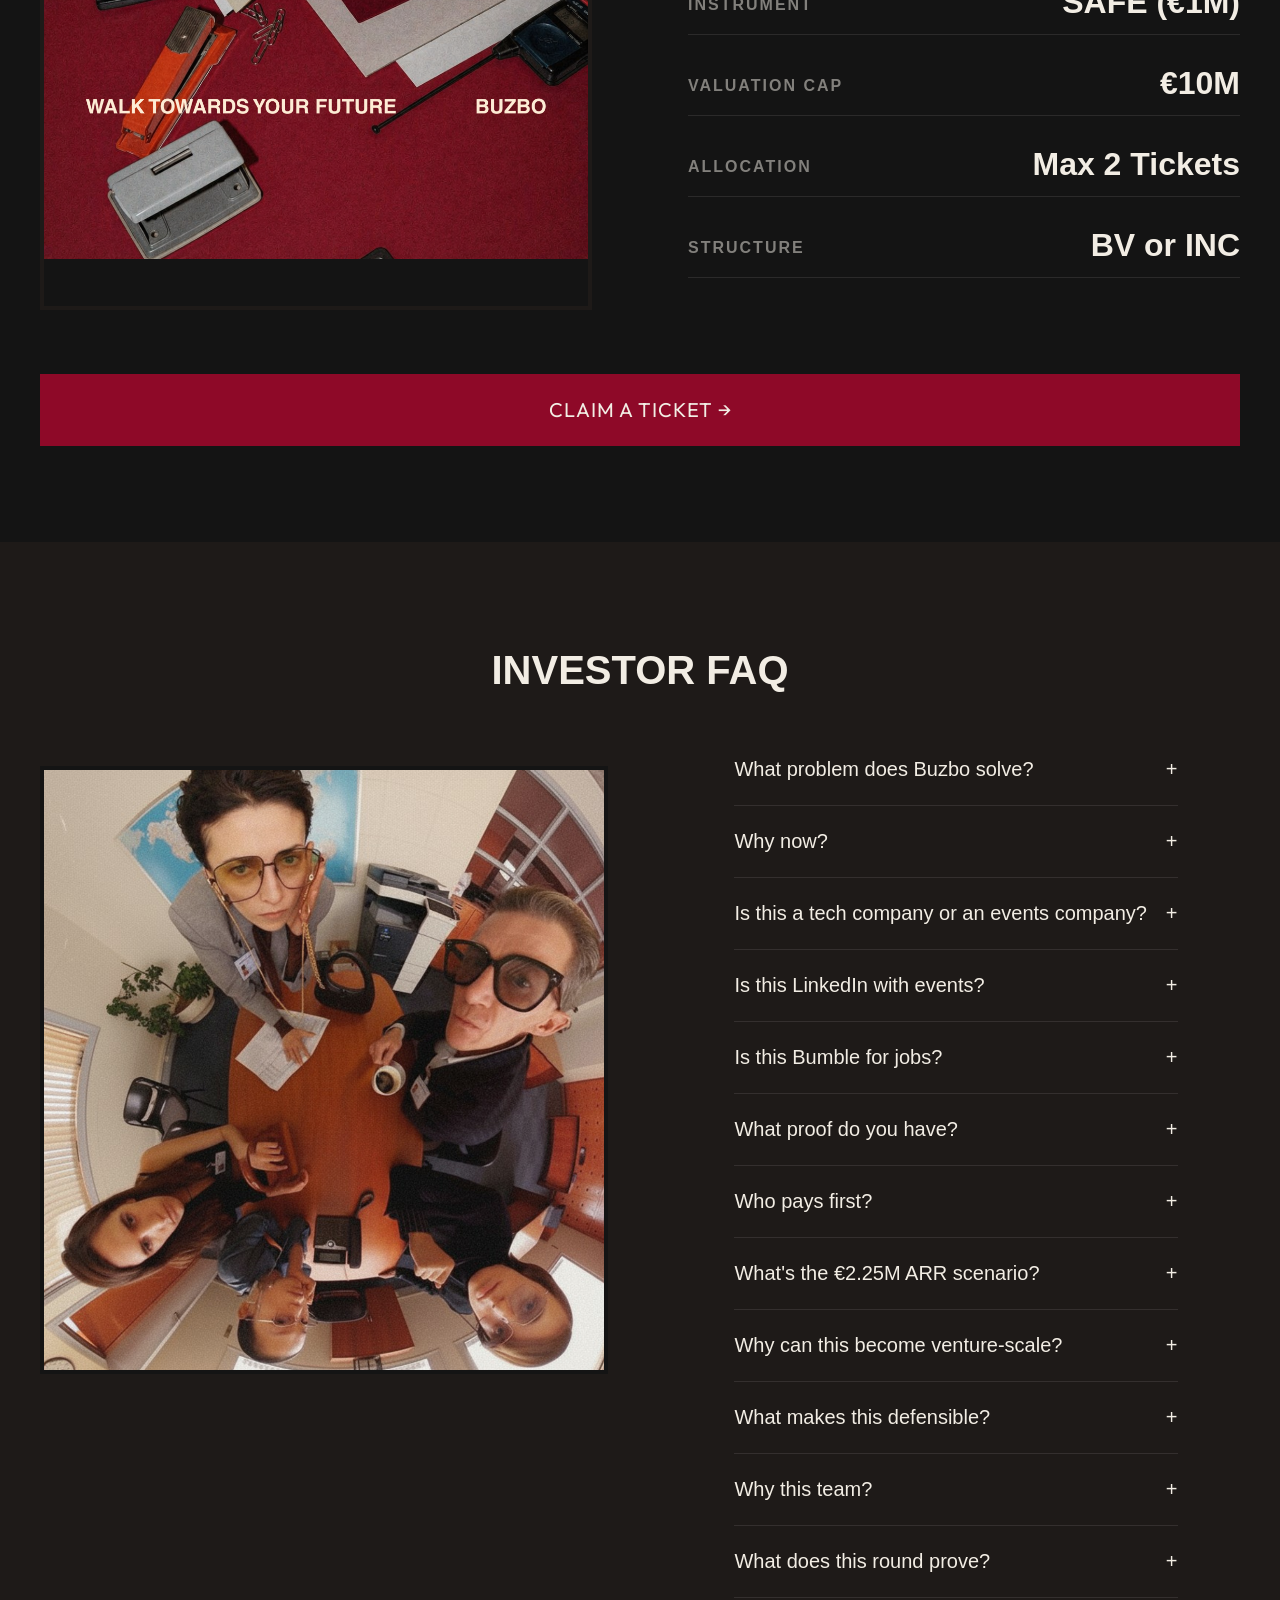
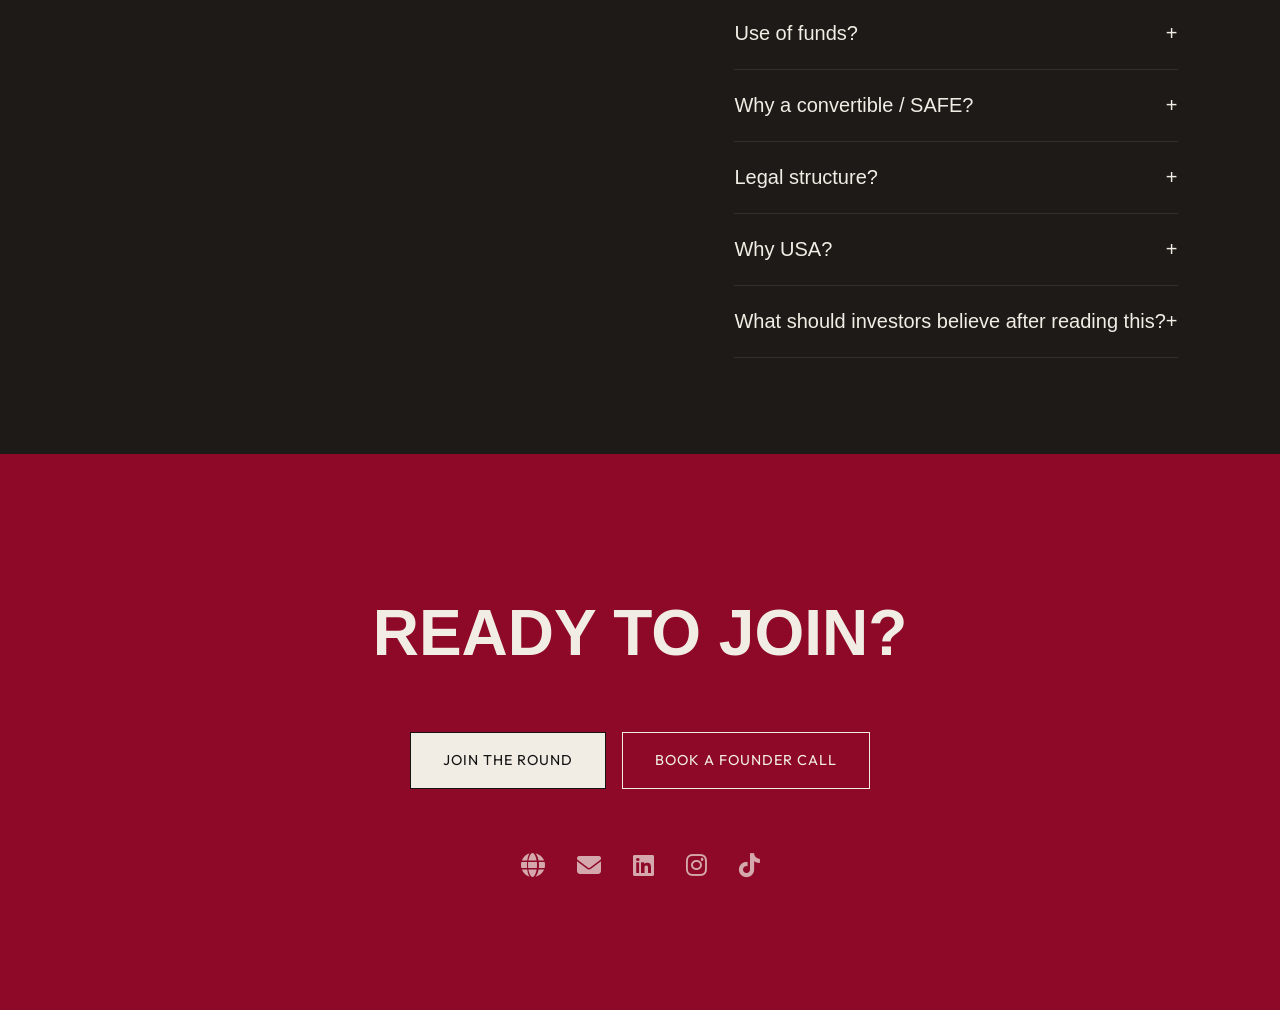
==== commit 99285cf1: "Update Elmer" ====
--- a/index.html
+++ b/index.html
@@ -256,7 +256,7 @@
         <div class="container">
             <span class="label">THE TEAM</span>
             <h2 class="section-title">BUILT ON BELIEF.</h2>
-            <img src="Founders.png" alt="Buzbo Founders" class="team-image" style="max-width: 600px;">
+            <img src="founders.jpeg" alt="Buzbo Founders" class="team-image" style="max-width: 600px;">
             
             <div class="swipe-hint"><i class="fa-solid fa-arrows-left-right"></i> Swipe to explore</div>
             <div class="swipe-on-mobile" style="display: grid; grid-template-columns: repeat(auto-fit, minmax(250px, 1fr)); gap: 2rem; margin-top: 2rem; text-align: left;">
@@ -266,12 +266,7 @@
                     <p style="color: rgba(240, 236, 228, 0.7); font-size: 0.95rem; margin-bottom: 1.5rem; flex-grow: 1;">Serial entrepreneur, former elite athlete and mission-driven founder building Buzbo to help as many people as possible get hired for who they truly are.</p>
                     <a href="https://www.linkedin.com/in/anouk-horrevorts-76a5b542/" target="_blank" style="color: var(--cream); text-decoration: underline; font-size: 0.9rem;">LinkedIn &rarr;</a>
                 </div>
-                <div style="background: rgba(242,237,228,0.05); padding: 2rem; border-top: 2px solid var(--buzbo-red); display: flex; flex-direction: column;">
-                    <h3 style="color: var(--cream); margin-bottom: 0.5rem; font-size: 1.5rem; text-transform: none;">Elmer Bulthuis</h3>
-                    <p style="color: var(--amber); font-size: 0.85rem; text-transform: uppercase; letter-spacing: 1px; margin-bottom: 1rem;">CTO</p>
-                    <p style="color: rgba(240, 236, 228, 0.7); font-size: 0.95rem; margin-bottom: 1.5rem; flex-grow: 1;">Experienced CTO and builder who has created products from scratch and brings the technical depth, speed and mission-driven mindset to turn Buzbo into a scalable platform.</p>
-                    <a href="https://www.linkedin.com/in/elmerbulthuis/" target="_blank" style="color: var(--cream); text-decoration: underline; font-size: 0.9rem;">LinkedIn &rarr;</a>
-                </div>
+
                 <div style="background: rgba(242,237,228,0.05); padding: 2rem; border-top: 2px solid var(--buzbo-red); display: flex; flex-direction: column;">
                     <h3 style="color: var(--cream); margin-bottom: 0.5rem; font-size: 1.5rem; text-transform: none;">Shinead Pond</h3>
                     <p style="color: var(--amber); font-size: 0.85rem; text-transform: uppercase; letter-spacing: 1px; margin-bottom: 1rem;">Growth Manager</p>
@@ -616,7 +611,6 @@
                 <div class="faq-answer">
                     <ul>
                         <li><strong>Anouk (CEO):</strong> top-sport mentality, serial entrepreneur, ambitious leader.</li>
-                        <li><strong>Elmer (CTO):</strong> senior engineer, architecture built to scale.</li>
                         <li><strong>Shinead (Growth Manager):</strong> owns community strategy, events and social.</li>
                         <li>Plus 7 contributors building on belief, mostly deferred compensation.</li>
                     </ul>
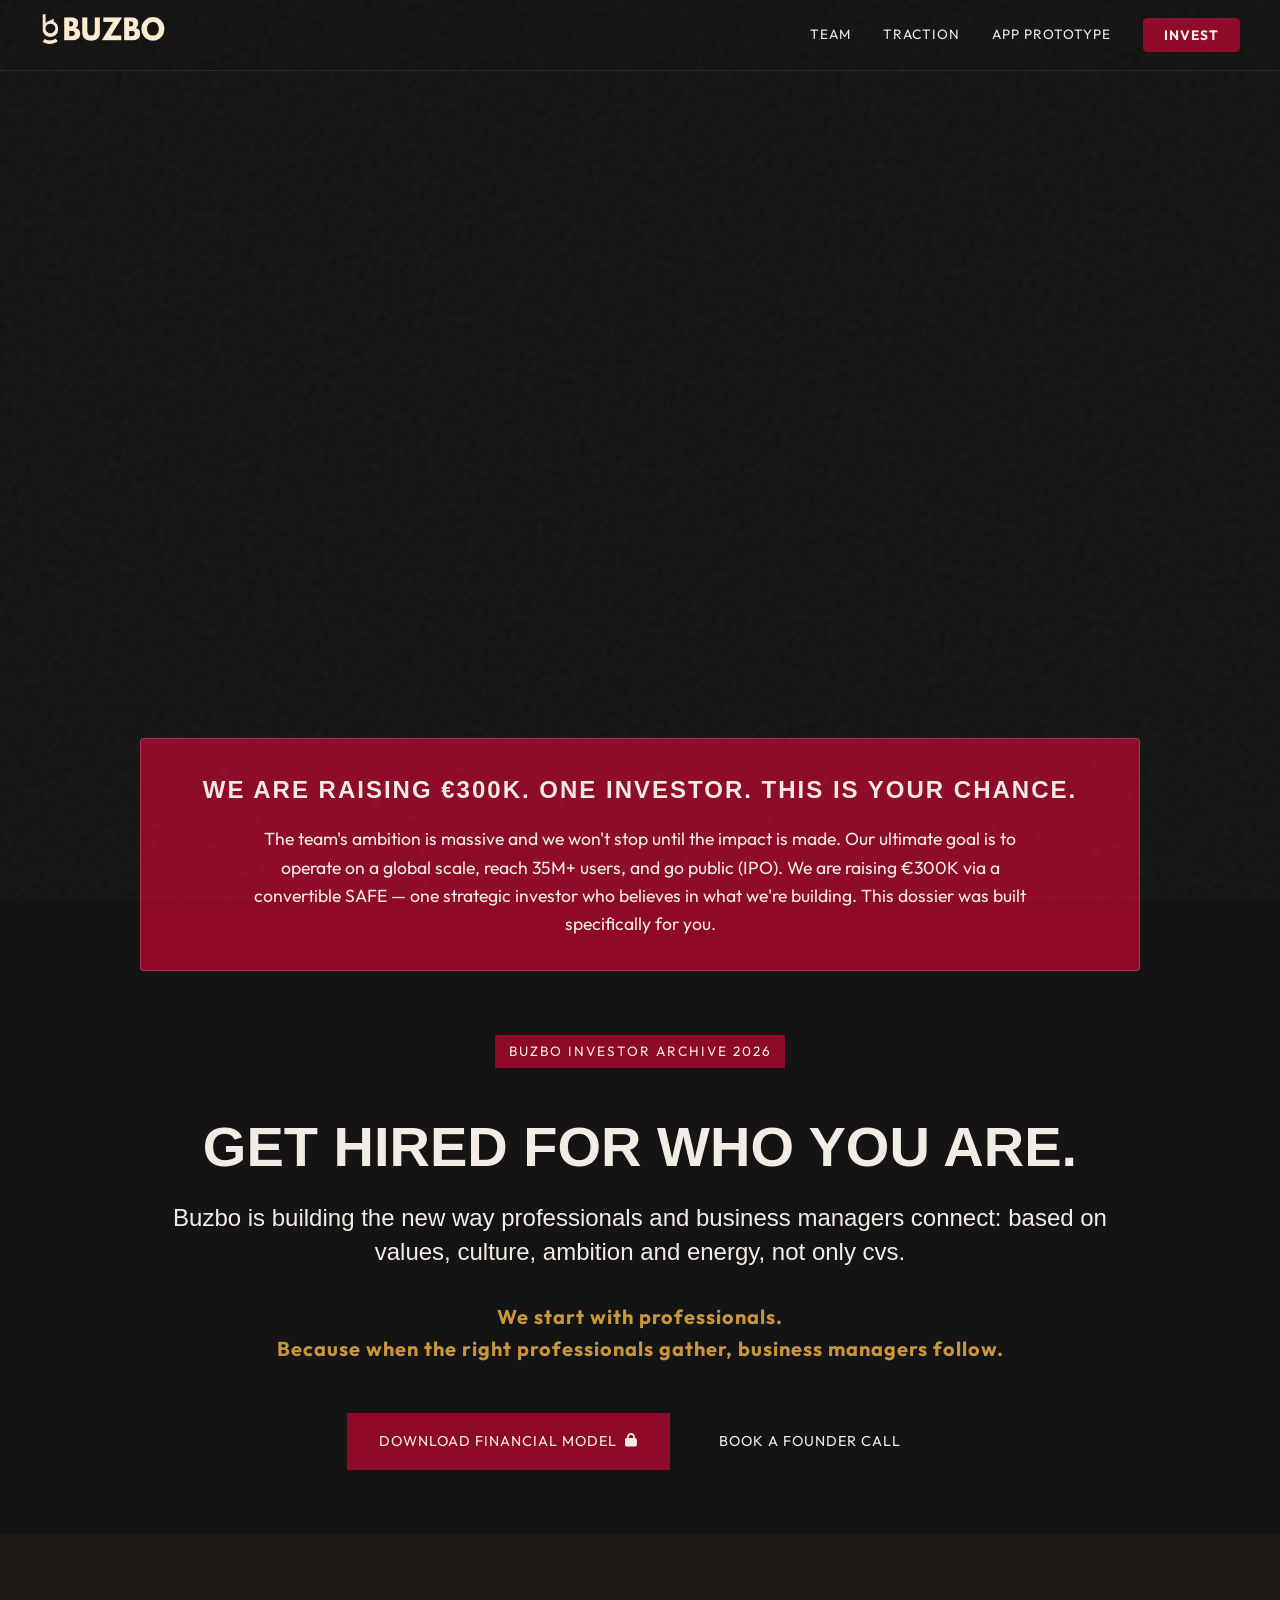
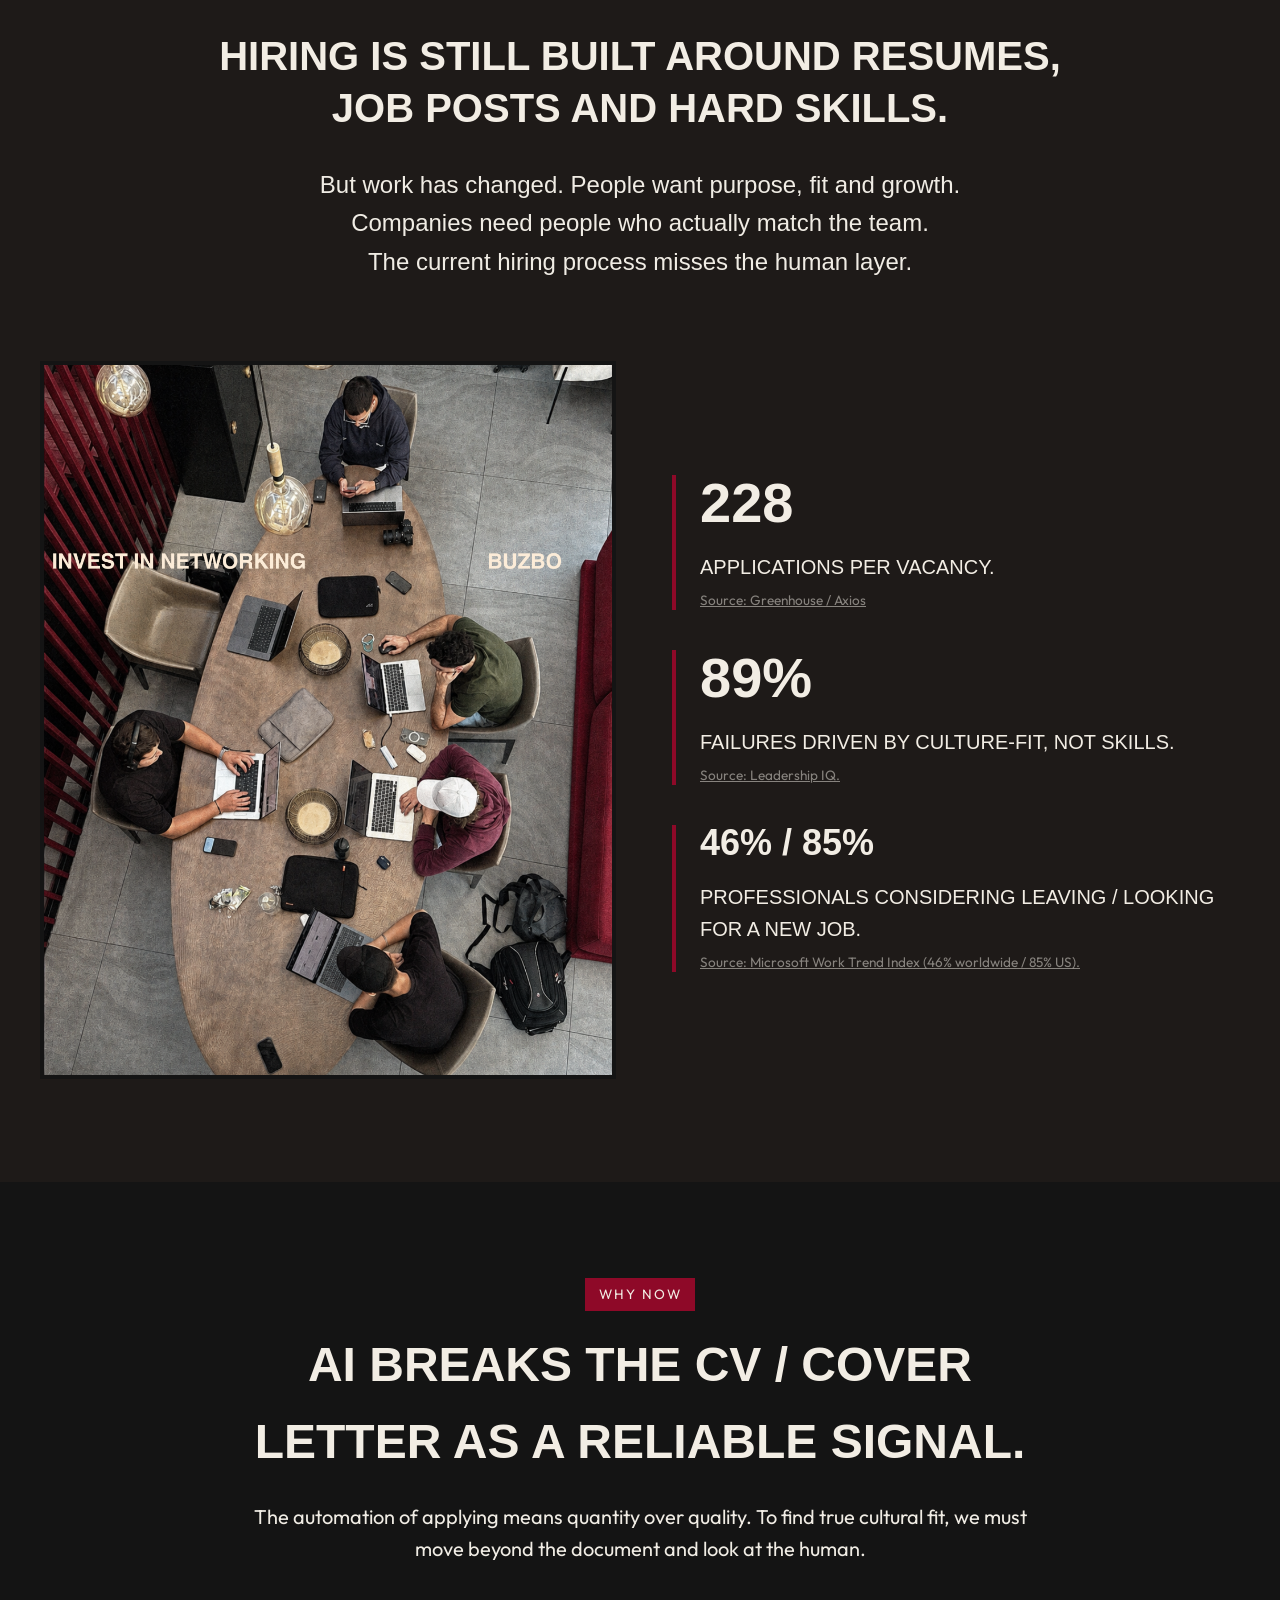
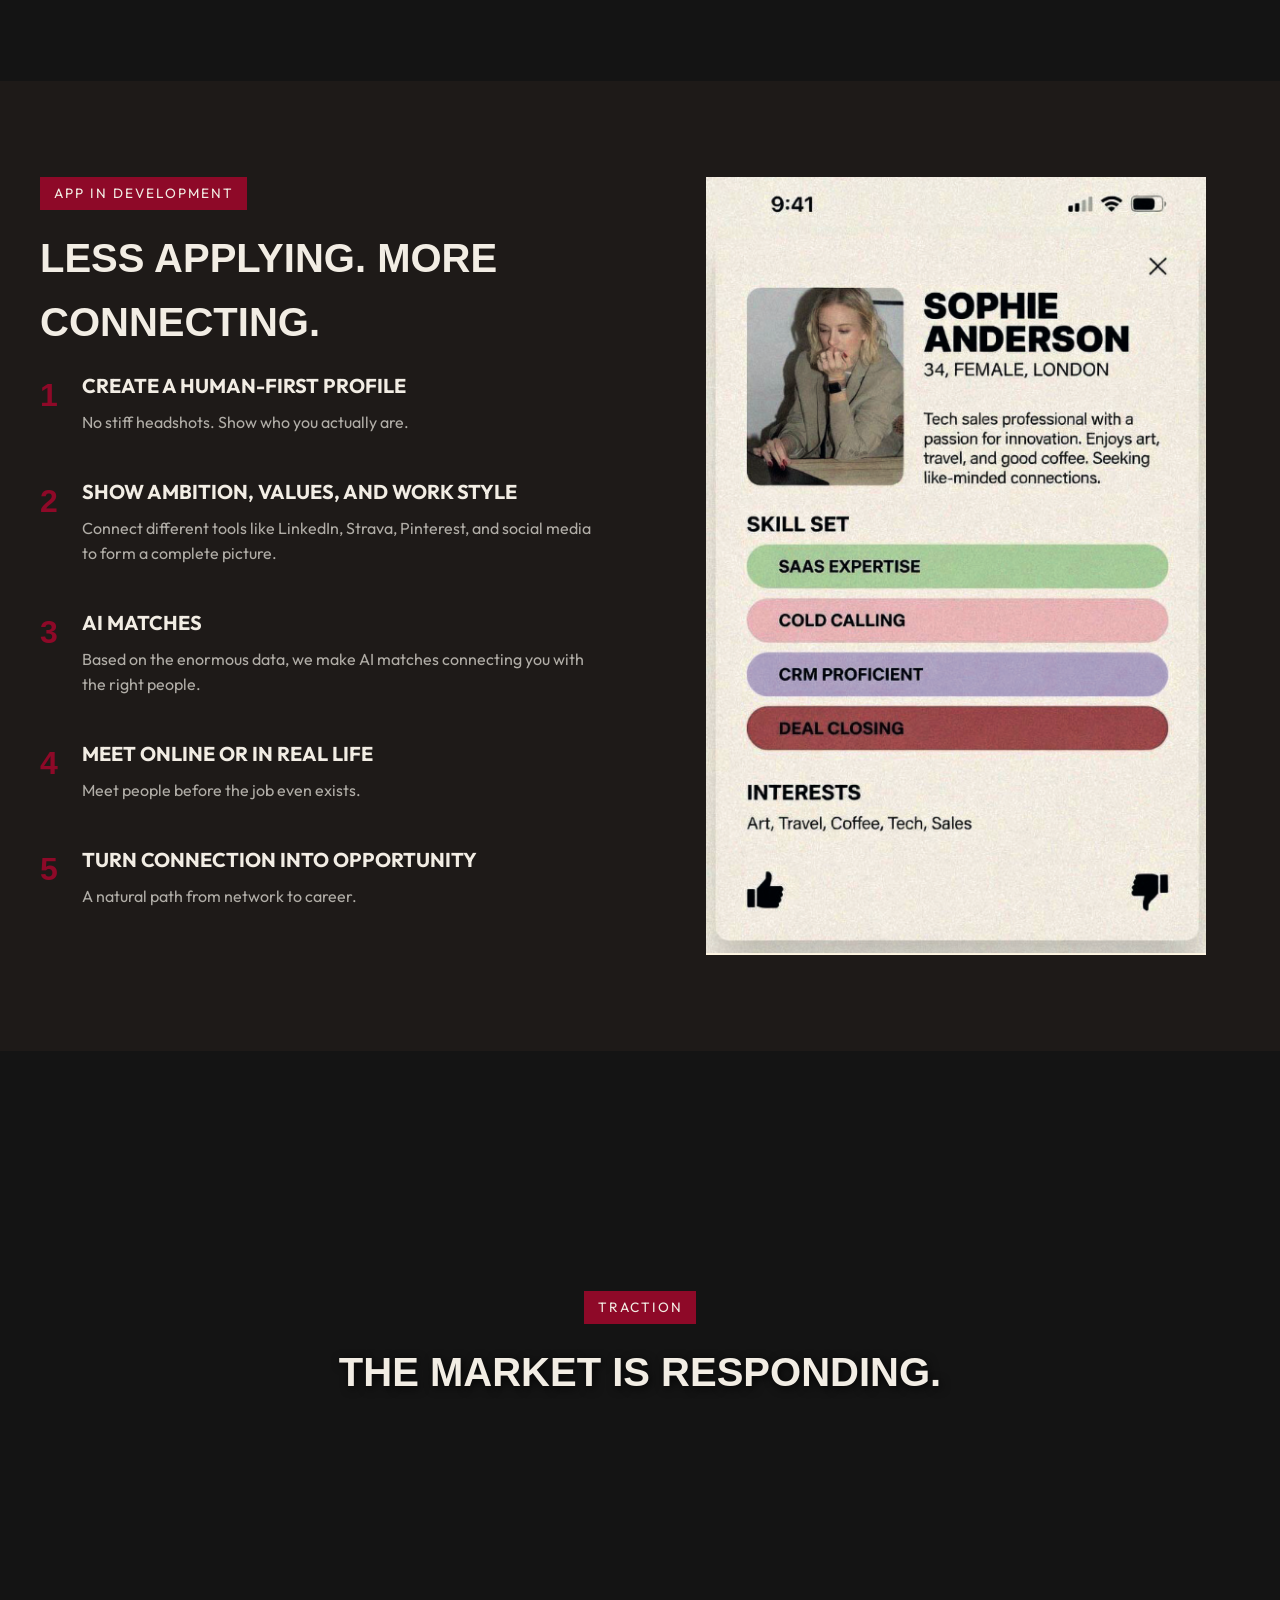
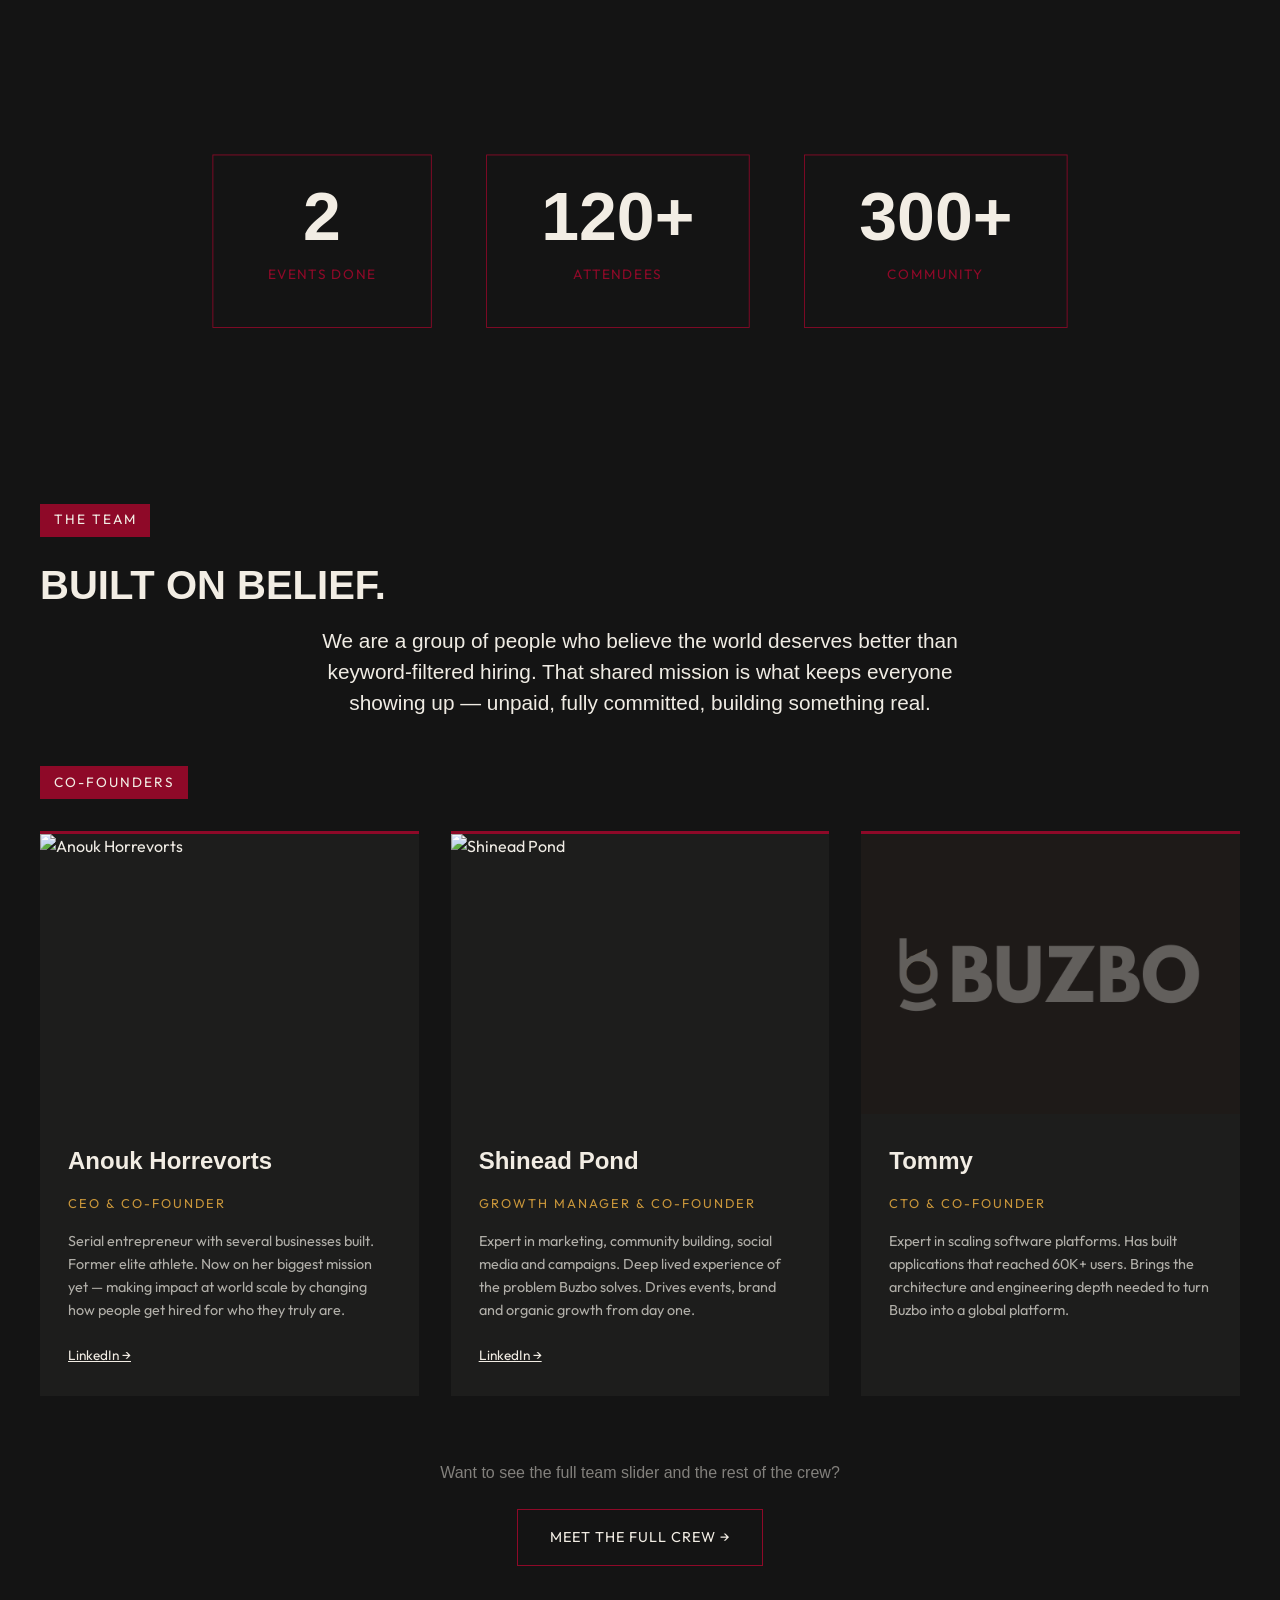
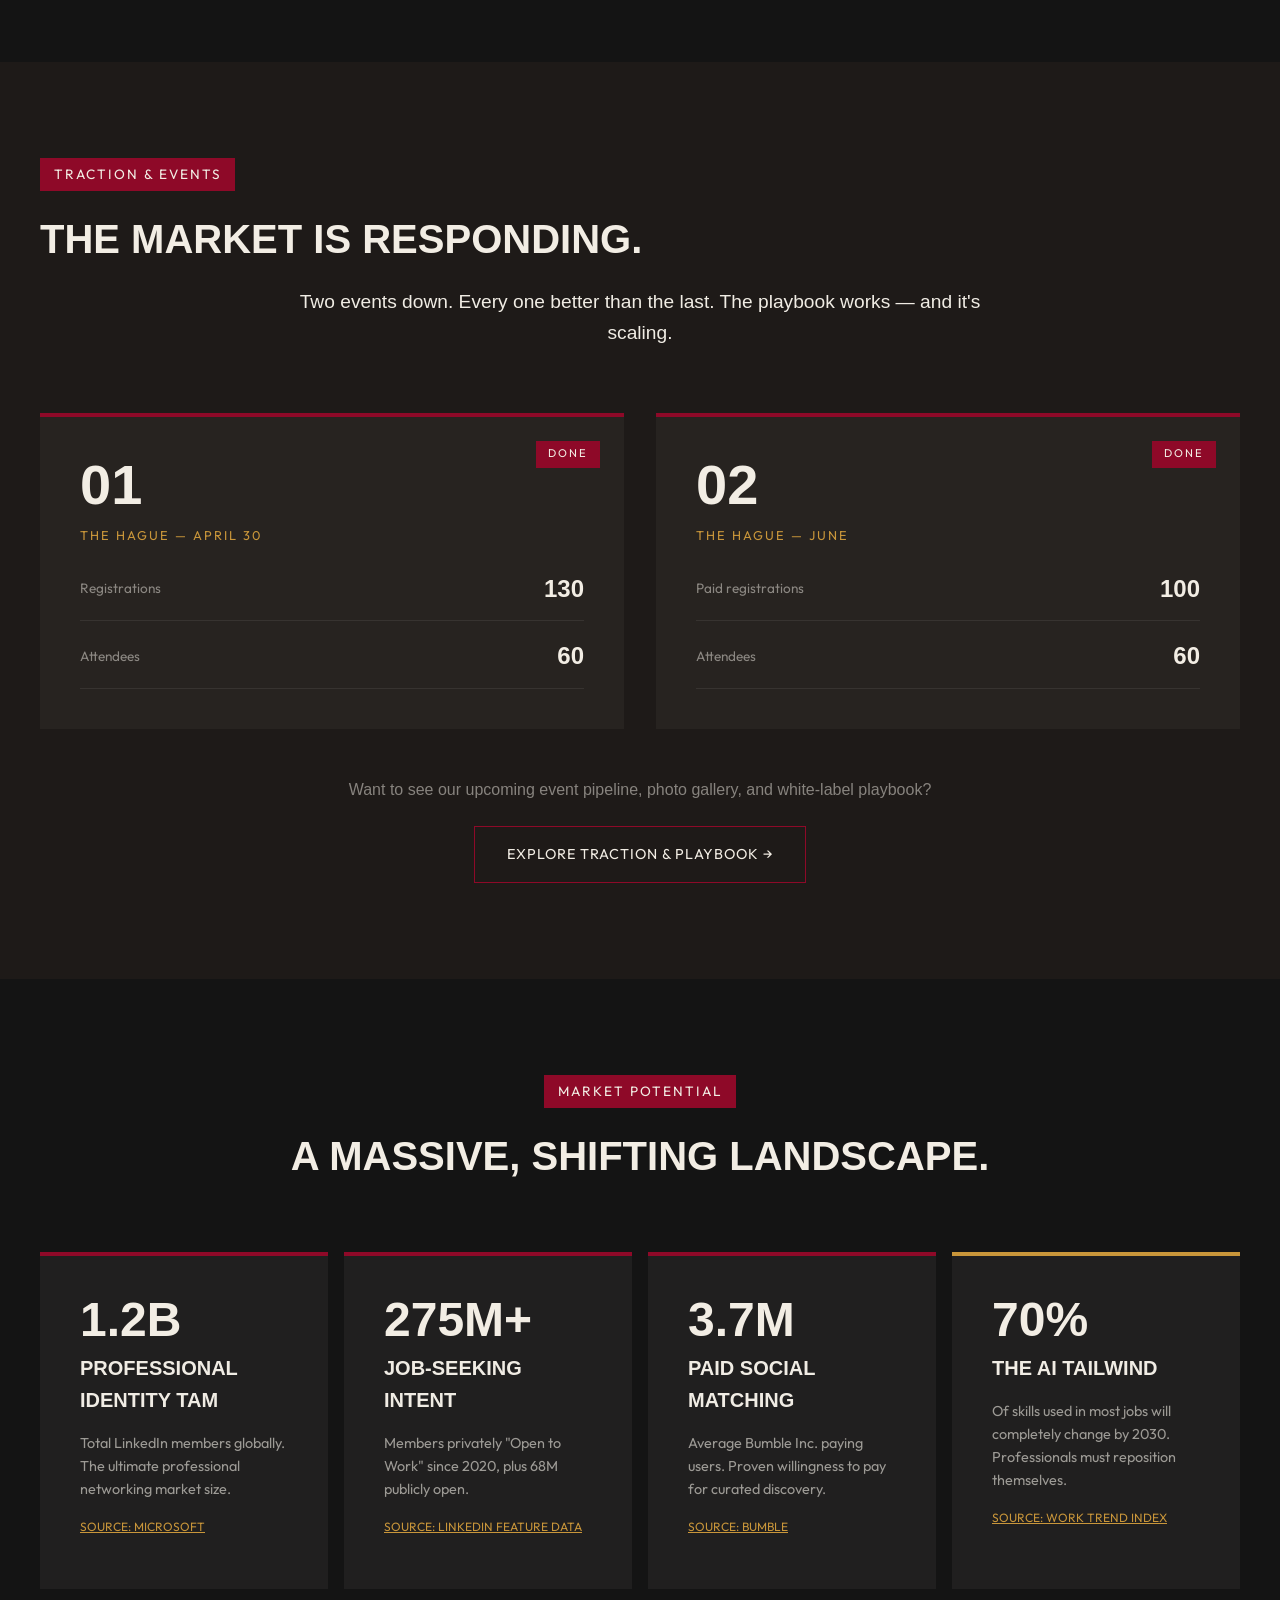
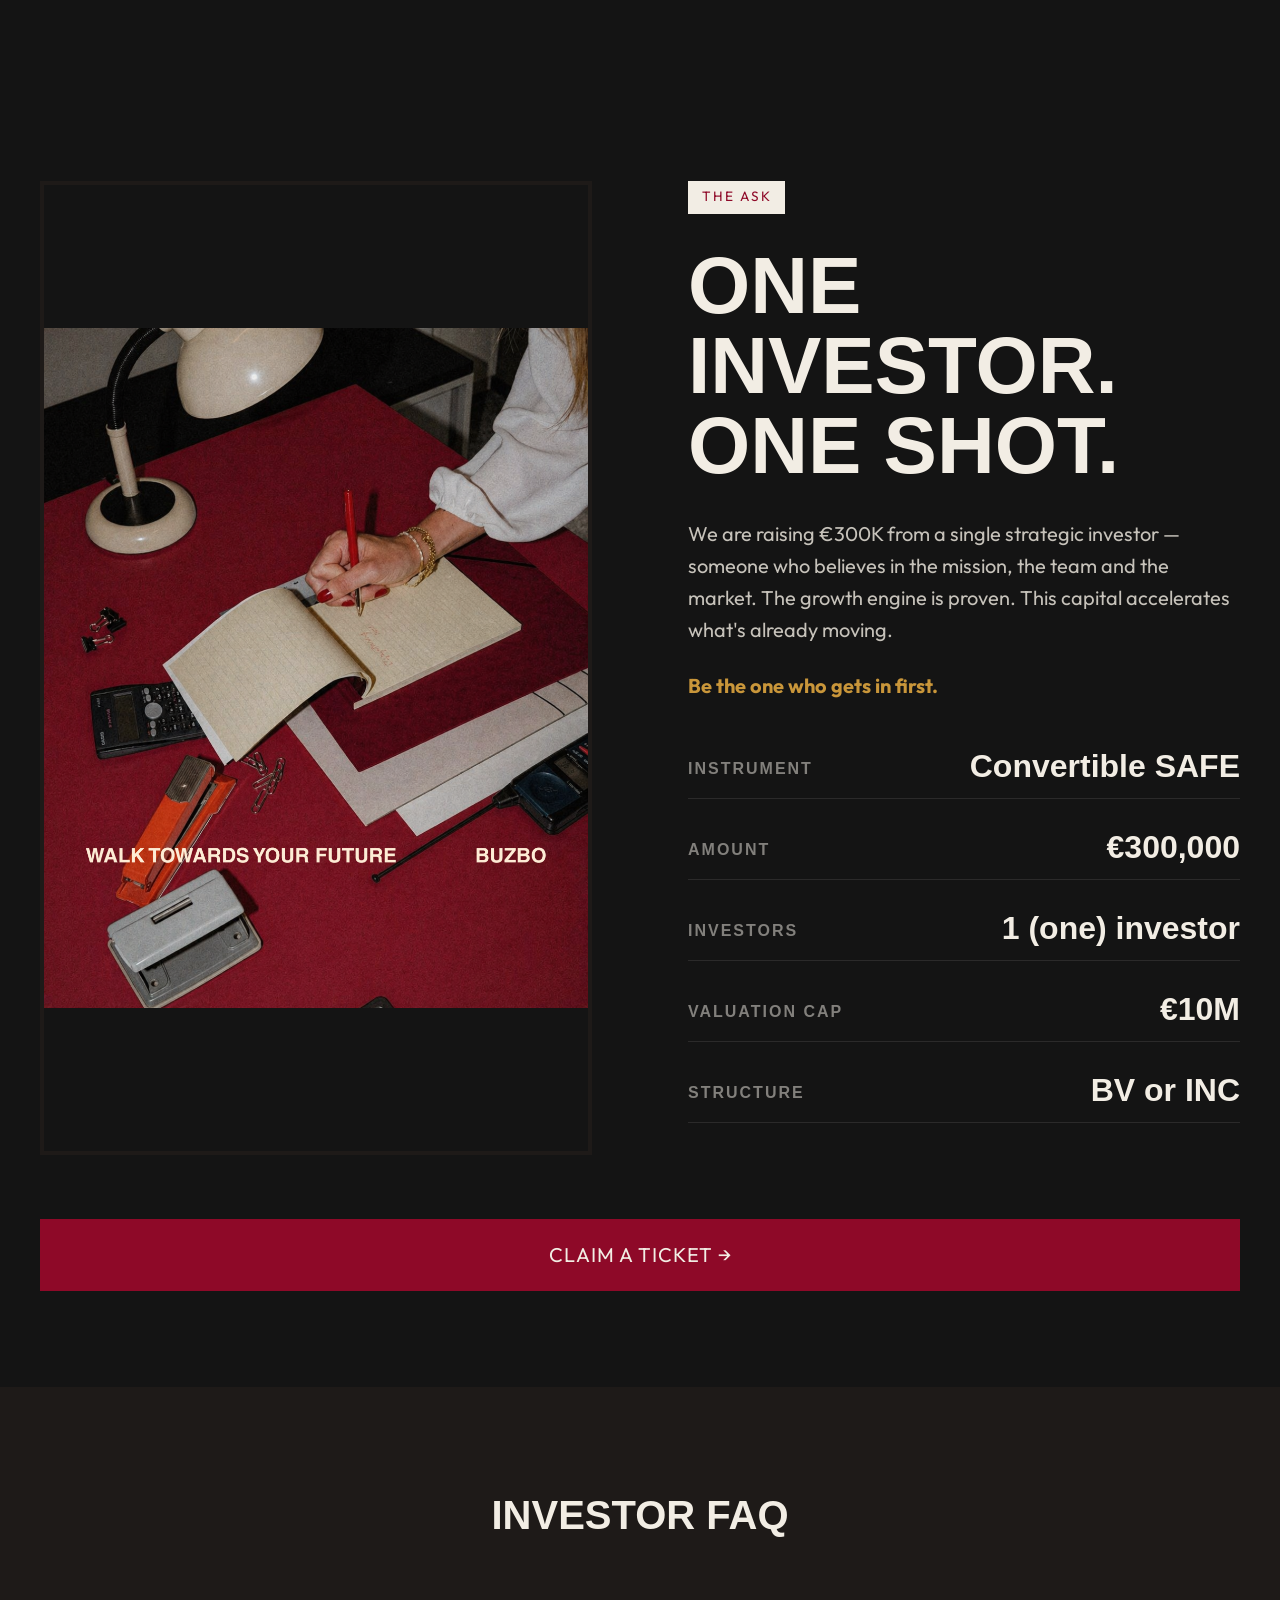
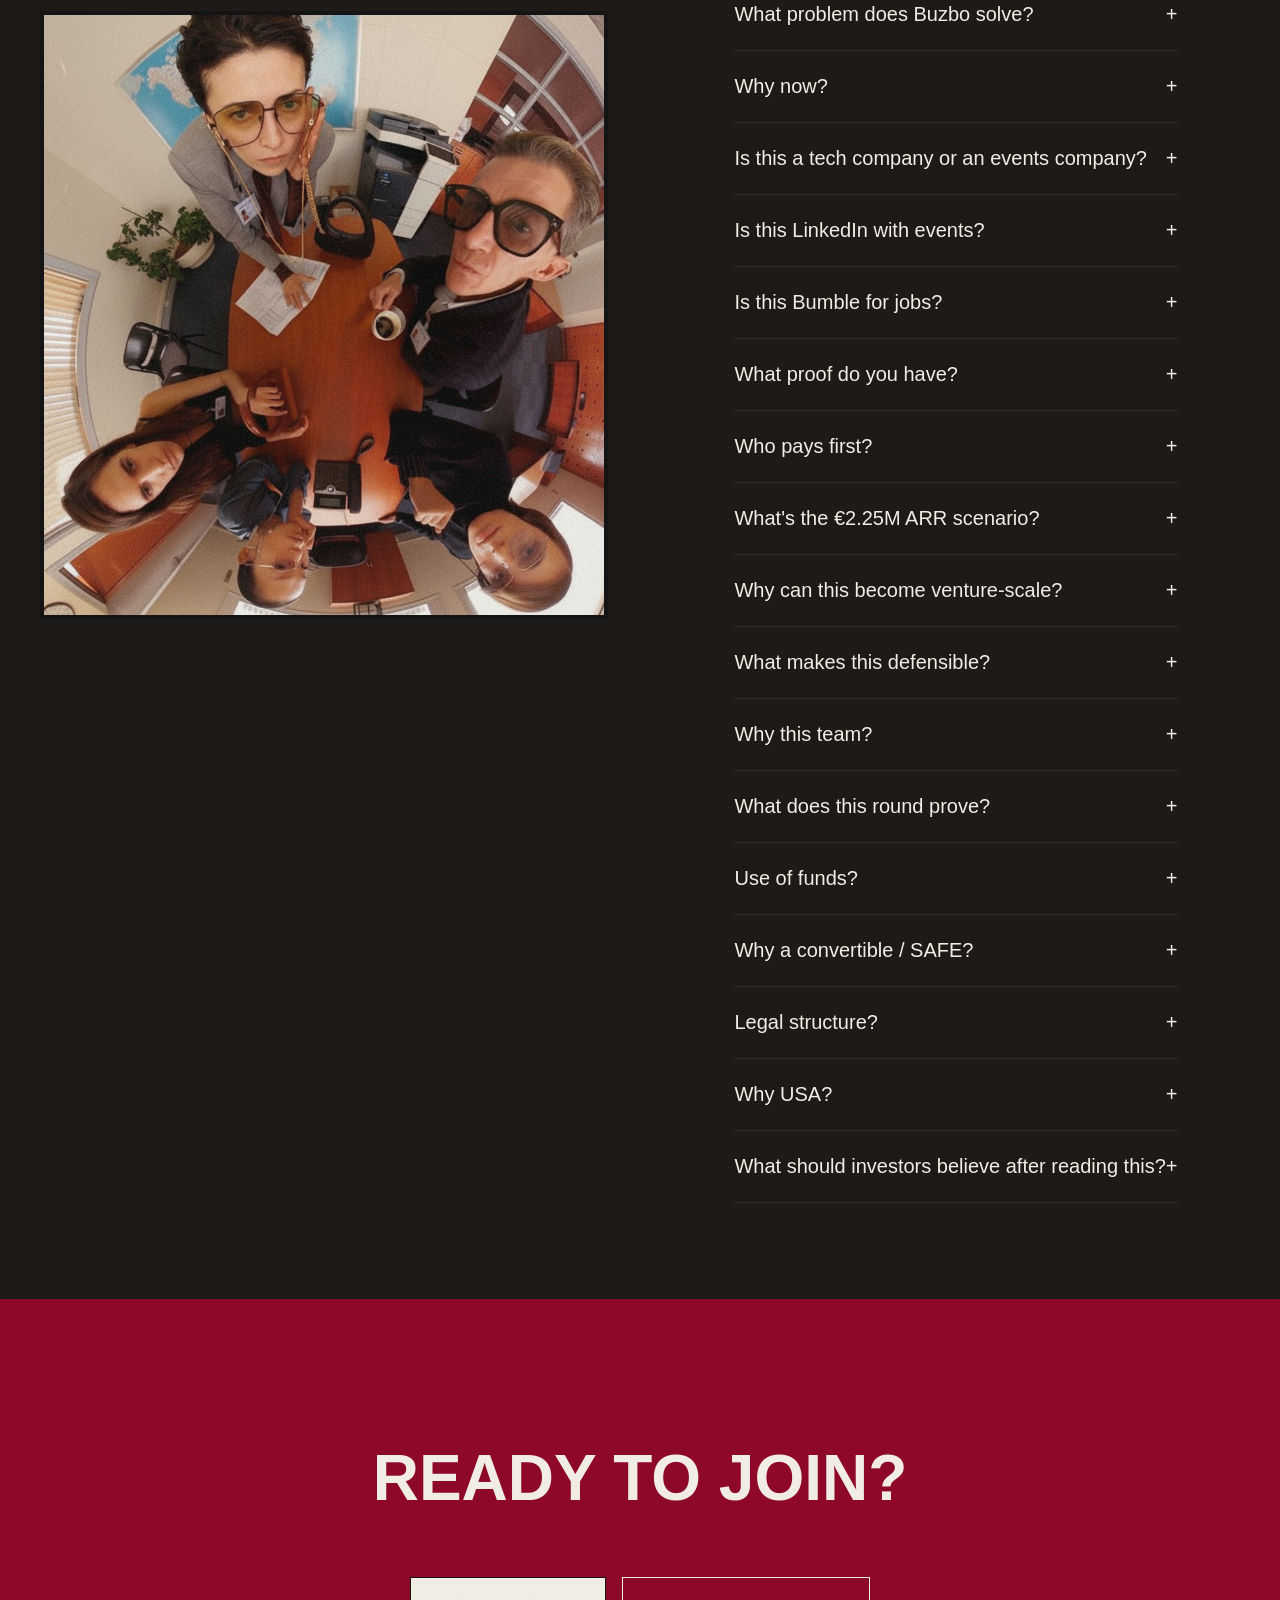
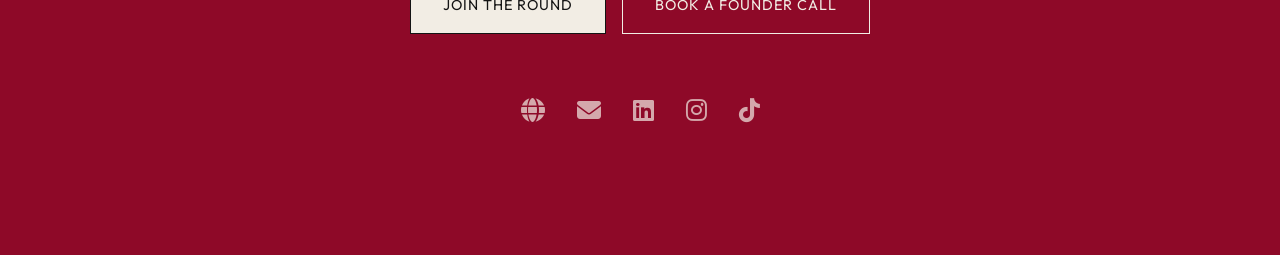
==== commit edef7ea7: "big update - June" ====
--- a/index.html
+++ b/index.html
@@ -89,14 +89,12 @@
     <!-- Sticky Navigation -->
     <nav>
         <div class="container nav-content">
-            <a href="#" class="nav-brand"><img src="Logo3.png" alt="Buzbo logo" style="height: 2rem;"/></a>
+            <a href="index.html" class="nav-brand"><img src="Logo3.png" alt="Buzbo logo" style="height: 2rem;"/></a>
             <div class="nav-links">
-                <a href="#intro">Thesis</a>
-                <a href="#product">Product</a>
-                <a href="#proof">Proof</a>
-                <a href="#market">Market</a>
-                <a href="#events">Events</a>
-                <a href="#invest">Invest</a>
+                <a href="team.html">Team</a>
+                <a href="events.html">Traction</a>
+                <a href="app.html">App Prototype</a>
+                <a href="index.html#invest" class="nav-cta">Invest</a>
             </div>
         </div>
     </nav>
@@ -108,9 +106,9 @@
     <section id="intro" style="padding-top: 6rem; padding-bottom: 4rem; text-align: center;">
         <div class="container" style="max-width: 1000px;">
             <div style="background-color: var(--buzbo-red); padding: 2rem; margin-top: 2rem; margin-bottom: 4rem; border: 1px solid rgba(242,237,228,0.2); border-radius: 4px; text-align: center;">
-                <h4 style="color: var(--cream); font-family: var(--font-heading); font-size: 1.5rem; text-transform: uppercase; margin-bottom: 1rem; letter-spacing: 2px;">WE ARE RAISING NOW. THIS IS YOUR CHANCE.</h4>
+                <h4 style="color: var(--cream); font-family: var(--font-heading); font-size: 1.5rem; text-transform: uppercase; margin-bottom: 1rem; letter-spacing: 2px;">WE ARE RAISING €300K. ONE INVESTOR. THIS IS YOUR CHANCE.</h4>
                 <p style="color: var(--cream); font-size: 1.1rem; max-width: 800px; margin: 0 auto; line-height: 1.6;">
-                    The team's ambition is massive and we won't stop until the impact is made. Our ultimate goal is to operate on a global scale, reach 35M+ users, and go public (IPO). You have the chance to be part of this journey right now, and this interactive dossier was built specifically for you.
+                    The team's ambition is massive and we won't stop until the impact is made. Our ultimate goal is to operate on a global scale, reach 35M+ users, and go public (IPO). We are raising €300K via a convertible SAFE — one strategic investor who believes in what we're building. This dossier was built specifically for you.
                 </p>
             </div>
 
@@ -123,7 +121,7 @@
                 We start with professionals.<br>Because when the right professionals gather, business managers follow.
             </p>
             <div class="hero-buttons" style="display: flex; gap: 1rem; justify-content: center; margin-top: 3rem;">
-                <a href="#problem" class="btn btn-primary">Open the file &darr;</a>
+                <button onclick="accessFinancials()" class="btn btn-primary" style="display: inline-flex; align-items: center; gap: 0.5rem; cursor: pointer; border: none; font-family: inherit;">DOWNLOAD FINANCIAL MODEL <i class="fa-solid fa-lock" style="font-size: 0.85rem;"></i></button>
                 <a href="mailto:hello@buzbo.com" class="btn btn-outline" style="border-color: var(--charcoal); color: var(--cream); background-color: var(--charcoal);">Book a founder call</a>
             </div>
         </div>
@@ -236,54 +234,138 @@
             </div>
             <div class="proof-stats swipe-on-mobile" style="transform: scale(0.85); transform-origin: bottom center; margin-bottom: 0;">
                 <div class="proof-stat" style="background: rgba(20,20,20,0.8); padding: 2rem 4rem; border: 1px solid var(--buzbo-red);">
-                    <h4>1</h4>
-                    <p>First Event</p>
+                    <h4>2</h4>
+                    <p>Events Done</p>
                 </div>
                 <div class="proof-stat" style="background: rgba(20,20,20,0.8); padding: 2rem 4rem; border: 1px solid var(--buzbo-red);">
-                    <h4>70+</h4>
+                    <h4>120+</h4>
                     <p>Attendees</p>
                 </div>
                 <div class="proof-stat" style="background: rgba(20,20,20,0.8); padding: 2rem 4rem; border: 1px solid var(--buzbo-red);">
-                    <h4>+260</h4>
-                    <p>Waitlist</p>
-                </div>
-            </div>
-        </div>
-    </section>
-
-    <!-- Team -->
-    <section id="team" class="team-section">
+                    <h4>300+</h4>
+                    <p>Community</p>
+                </div>
+            </div>
+        </div>
+    </section>
+
+    <!-- Team (Full) Teaser -->
+    <section id="team-full" style="background-color: var(--charcoal); padding: 6rem 0;">
         <div class="container">
             <span class="label">THE TEAM</span>
-            <h2 class="section-title">BUILT ON BELIEF.</h2>
-            <img src="founders.jpeg" alt="Buzbo Founders" class="team-image" style="max-width: 600px;">
-            
-            <div class="swipe-hint"><i class="fa-solid fa-arrows-left-right"></i> Swipe to explore</div>
-            <div class="swipe-on-mobile" style="display: grid; grid-template-columns: repeat(auto-fit, minmax(250px, 1fr)); gap: 2rem; margin-top: 2rem; text-align: left;">
-                <div style="background: rgba(242,237,228,0.05); padding: 2rem; border-top: 2px solid var(--buzbo-red); display: flex; flex-direction: column;">
-                    <h3 style="color: var(--cream); margin-bottom: 0.5rem; font-size: 1.5rem; text-transform: none;">Anouk Horrevorts</h3>
-                    <p style="color: var(--amber); font-size: 0.85rem; text-transform: uppercase; letter-spacing: 1px; margin-bottom: 1rem;">CEO</p>
-                    <p style="color: rgba(240, 236, 228, 0.7); font-size: 0.95rem; margin-bottom: 1.5rem; flex-grow: 1;">Serial entrepreneur, former elite athlete and mission-driven founder building Buzbo to help as many people as possible get hired for who they truly are.</p>
-                    <a href="https://www.linkedin.com/in/anouk-horrevorts-76a5b542/" target="_blank" style="color: var(--cream); text-decoration: underline; font-size: 0.9rem;">LinkedIn &rarr;</a>
-                </div>
-
-                <div style="background: rgba(242,237,228,0.05); padding: 2rem; border-top: 2px solid var(--buzbo-red); display: flex; flex-direction: column;">
-                    <h3 style="color: var(--cream); margin-bottom: 0.5rem; font-size: 1.5rem; text-transform: none;">Shinead Pond</h3>
-                    <p style="color: var(--amber); font-size: 0.85rem; text-transform: uppercase; letter-spacing: 1px; margin-bottom: 1rem;">Growth Manager</p>
-                    <p style="color: rgba(240, 236, 228, 0.7); font-size: 0.95rem; margin-bottom: 1.5rem; flex-grow: 1;">Growth manager with lived experience of the problem, strong community-building instincts and hands-on experience in events, influencers and brand-led growth.</p>
-                    <a href="https://www.linkedin.com/in/shinead-pond-b4b589204/" target="_blank" style="color: var(--cream); text-decoration: underline; font-size: 0.9rem;">LinkedIn &rarr;</a>
-                </div>
-                <div style="background: rgba(242,237,228,0.05); padding: 2rem; border-top: 2px solid var(--charcoal); display: flex; flex-direction: column; justify-content: center; align-items: center; text-align: center;">
-                    <h4 style="font-size: 6rem; color: var(--cream); margin-bottom: 0; line-height: 1; font-family: var(--font-heading);">7</h4>
-                    <h4 style="font-size: 1.5rem; color: var(--cream); margin-bottom: 0.5rem; text-transform: none; line-height: 1.2; margin-top: 1rem;">Bootstrapped Team Members</h4>
-                    <p style="font-size: 1rem; color: var(--amber); text-transform: uppercase; letter-spacing: 1px; margin-top: 0.5rem;">No payments, just a shared mission.</p>
-                </div>
+            <h2 class="section-title" style="margin-bottom: 0.5rem;">BUILT ON BELIEF.</h2>
+            <p style="font-family: var(--font-heading); font-size: 1.3rem; color: var(--text-light); text-align: center; max-width: 700px; margin: 0 auto 3rem auto; text-transform: none; line-height: 1.5;">
+                We are a group of people who believe the world deserves better than keyword-filtered hiring. That shared mission is what keeps everyone showing up — unpaid, fully committed, building something real.
+            </p>
+
+            <!-- Co-founders -->
+            <div style="margin-bottom: 4rem;">
+                <span class="label" style="margin-bottom: 2rem; display: inline-block;">CO-FOUNDERS</span>
+                <div style="display: grid; grid-template-columns: repeat(auto-fit, minmax(280px, 1fr)); gap: 2rem;">
+                    <!-- Anouk -->
+                    <div style="background: rgba(242,237,228,0.04); border-top: 3px solid var(--buzbo-red); overflow: hidden;">
+                        <div style="height: 280px; overflow: hidden;">
+                            <img src="Team/ANouk - Cofounder.JPG" alt="Anouk Horrevorts" class="team-img" style="filter: grayscale(10%);">
+                        </div>
+                        <div style="padding: 1.75rem;">
+                            <h3 style="color: var(--cream); font-size: 1.5rem; text-transform: none; margin-bottom: 0.25rem;">Anouk Horrevorts</h3>
+                            <p style="color: var(--amber); font-size: 0.8rem; text-transform: uppercase; letter-spacing: 2px; margin-bottom: 1rem;">CEO &amp; Co-Founder</p>
+                            <p style="color: rgba(240,236,228,0.7); font-size: 0.9rem; line-height: 1.6; margin-bottom: 1.25rem;">Serial entrepreneur with several businesses built. Former elite athlete. Now on her biggest mission yet — making impact at world scale by changing how people get hired for who they truly are.</p>
+                            <a href="https://www.linkedin.com/in/anouk-horrevorts-76a5b542/" target="_blank" style="color: var(--cream); text-decoration: underline; font-size: 0.85rem;">LinkedIn &rarr;</a>
+                        </div>
+                    </div>
+                    <!-- Shinead -->
+                    <div style="background: rgba(242,237,228,0.04); border-top: 3px solid var(--buzbo-red); overflow: hidden;">
+                        <div style="height: 280px; overflow: hidden;">
+                            <img src="Team/Shinead - Cofounder.JPG" alt="Shinead Pond" class="team-img" style="filter: grayscale(10%);">
+                        </div>
+                        <div style="padding: 1.75rem;">
+                            <h3 style="color: var(--cream); font-size: 1.5rem; text-transform: none; margin-bottom: 0.25rem;">Shinead Pond</h3>
+                            <p style="color: var(--amber); font-size: 0.8rem; text-transform: uppercase; letter-spacing: 2px; margin-bottom: 1rem;">Growth Manager &amp; Co-Founder</p>
+                            <p style="color: rgba(240,236,228,0.7); font-size: 0.9rem; line-height: 1.6; margin-bottom: 1.25rem;">Expert in marketing, community building, social media and campaigns. Deep lived experience of the problem Buzbo solves. Drives events, brand and organic growth from day one.</p>
+                            <a href="https://www.linkedin.com/in/shinead-pond-b4b589204/" target="_blank" style="color: var(--cream); text-decoration: underline; font-size: 0.85rem;">LinkedIn &rarr;</a>
+                        </div>
+                    </div>
+                    <!-- Tommy -->
+                    <div style="background: rgba(242,237,228,0.04); border-top: 3px solid var(--buzbo-red); overflow: hidden;">
+                        <div style="height: 280px; overflow: hidden; background: var(--dark-grey); display: flex; align-items: center; justify-content: center; padding: 2rem; box-sizing: border-box;">
+                            <img src="Logo3.png" alt="Buzbo Emblem" style="max-width: 100%; max-height: 100%; object-fit: contain; filter: opacity(0.3) brightness(1.2);">
+                        </div>
+                        <div style="padding: 1.75rem;">
+                            <h3 style="color: var(--cream); font-size: 1.5rem; text-transform: none; margin-bottom: 0.25rem;">Tommy</h3>
+                            <p style="color: var(--amber); font-size: 0.8rem; text-transform: uppercase; letter-spacing: 2px; margin-bottom: 1rem;">CTO &amp; Co-Founder</p>
+                            <p style="color: rgba(240,236,228,0.7); font-size: 0.9rem; line-height: 1.6;">Expert in scaling software platforms. Has built applications that reached 60K+ users. Brings the architecture and engineering depth needed to turn Buzbo into a global platform.</p>
+                        </div>
+                    </div>
+                </div>
+            </div>
+
+            <!-- Meet the Crew CTA -->
+            <div style="text-align: center; margin-top: 2rem;">
+                <p style="color: rgba(240,236,228,0.5); font-size: 1rem; margin-bottom: 1.5rem; font-family: var(--font-heading); text-transform: none;">
+                    Want to see the full team slider and the rest of the crew?
+                </p>
+                <a href="team.html" class="btn btn-outline" style="border-color: var(--buzbo-red); color: var(--cream);">MEET THE FULL CREW &rarr;</a>
+            </div>
+        </div>
+    </section>
+
+    <!-- SUCCESS / EVENTS SECTION Teaser -->
+    <section id="success" style="background-color: var(--dark-grey); padding: 6rem 0;">
+        <div class="container">
+            <span class="label">TRACTION &amp; EVENTS</span>
+            <h2 class="section-title">THE MARKET IS RESPONDING.</h2>
+            <p style="font-family: var(--font-heading); font-size: 1.2rem; color: var(--text-light); text-align: center; max-width: 700px; margin: 0 auto 4rem auto; text-transform: none;">Two events down. Every one better than the last. The playbook works — and it's scaling.</p>
+
+            <!-- Event cards -->
+            <div style="display: grid; grid-template-columns: repeat(auto-fit, minmax(300px, 1fr)); gap: 2rem; margin-bottom: 3rem;">
+                <!-- Event 1 -->
+                <div style="background: rgba(242,237,228,0.04); border-top: 4px solid var(--buzbo-red); padding: 2.5rem; position: relative; overflow: hidden;">
+                    <div style="position: absolute; top: 1.5rem; right: 1.5rem; background: var(--buzbo-red); color: var(--cream); font-size: 0.7rem; text-transform: uppercase; letter-spacing: 2px; padding: 0.3rem 0.75rem;">DONE</div>
+                    <h3 style="font-size: 3.5rem; color: var(--cream); line-height: 1; margin-bottom: 0.25rem; font-family: var(--font-heading);">01</h3>
+                    <p style="color: var(--amber); font-size: 0.8rem; text-transform: uppercase; letter-spacing: 2px; margin-bottom: 1.5rem;">The Hague — April 30</p>
+                    <div style="display: flex; flex-direction: column; gap: 1rem;">
+                        <div style="display: flex; justify-content: space-between; align-items: center; border-bottom: 1px solid rgba(242,237,228,0.08); padding-bottom: 0.75rem;">
+                            <span style="color: rgba(240,236,228,0.5); font-size: 0.85rem;">Registrations</span>
+                            <span style="color: var(--cream); font-size: 1.5rem; font-family: var(--font-heading); font-weight: 700;">130</span>
+                        </div>
+                        <div style="display: flex; justify-content: space-between; align-items: center; border-bottom: 1px solid rgba(242,237,228,0.08); padding-bottom: 0.75rem;">
+                            <span style="color: rgba(240,236,228,0.5); font-size: 0.85rem;">Attendees</span>
+                            <span style="color: var(--cream); font-size: 1.5rem; font-family: var(--font-heading); font-weight: 700;">60</span>
+                        </div>
+                    </div>
+                </div>
+
+                <!-- Event 2 -->
+                <div style="background: rgba(242,237,228,0.04); border-top: 4px solid var(--buzbo-red); padding: 2.5rem; position: relative; overflow: hidden;">
+                    <div style="position: absolute; top: 1.5rem; right: 1.5rem; background: var(--buzbo-red); color: var(--cream); font-size: 0.7rem; text-transform: uppercase; letter-spacing: 2px; padding: 0.3rem 0.75rem;">DONE</div>
+                    <h3 style="font-size: 3.5rem; color: var(--cream); line-height: 1; margin-bottom: 0.25rem; font-family: var(--font-heading);">02</h3>
+                    <p style="color: var(--amber); font-size: 0.8rem; text-transform: uppercase; letter-spacing: 2px; margin-bottom: 1.5rem;">The Hague — June</p>
+                    <div style="display: flex; flex-direction: column; gap: 1rem;">
+                        <div style="display: flex; justify-content: space-between; align-items: center; border-bottom: 1px solid rgba(242,237,228,0.08); padding-bottom: 0.75rem;">
+                            <span style="color: rgba(240,236,228,0.5); font-size: 0.85rem;">Paid registrations</span>
+                            <span style="color: var(--cream); font-size: 1.5rem; font-family: var(--font-heading); font-weight: 700;">100</span>
+                        </div>
+                        <div style="display: flex; justify-content: space-between; align-items: center; border-bottom: 1px solid rgba(242,237,228,0.08); padding-bottom: 0.75rem;">
+                            <span style="color: rgba(240,236,228,0.5); font-size: 0.85rem;">Attendees</span>
+                            <span style="color: var(--cream); font-size: 1.5rem; font-family: var(--font-heading); font-weight: 700;">60</span>
+                        </div>
+                    </div>
+                </div>
+            </div>
+
+            <!-- View Playbook & Gallery CTA -->
+            <div style="text-align: center; margin-top: 2rem;">
+                <p style="color: rgba(240,236,228,0.5); font-size: 1rem; margin-bottom: 1.5rem; font-family: var(--font-heading); text-transform: none;">
+                    Want to see our upcoming event pipeline, photo gallery, and white-label playbook?
+                </p>
+                <a href="events.html" class="btn btn-outline" style="border-color: var(--buzbo-red); color: var(--cream);">EXPLORE TRACTION &amp; PLAYBOOK &rarr;</a>
             </div>
         </div>
     </section>
 
     <!-- Market Size -->
-    <section id="market" style="background-color: var(--dark-grey);">
+    <section id="market" style="background-color: var(--charcoal);">
         <div class="container">
             <div class="section-header" style="text-align: center;">
                 <span class="label">MARKET POTENTIAL</span>
@@ -323,147 +405,8 @@
         </div>
     </section>
 
-    <!-- 6. Events -->
-    <section id="events">
-        <div class="container">
-            <div class="section-header">
-                <span class="label">THE GTM WEDGE</span>
-                <h2 class="section-title">Events build the network.</h2>
-                <p class="event-intro">Why events? Events create trust, local density, content, and app conversion. This is the repeatable city playbook.</p>
-            </div>
-            <div class="swipe-hint"><i class="fa-solid fa-arrows-left-right"></i> Swipe to explore</div>
-            <div class="events-grid swipe-on-mobile">
-                <!-- Netherlands -->
-                <div class="event-card">
-                    <div class="event-country">The Netherlands</div>
-                    <div class="event-city">The Hague</div>
-                    <div class="event-date">
-                        <span class="date-text">30 Apr</span>
-                        <span class="status confirmed" style="background-color: transparent; border: 1px solid #4CAF50; color: #4CAF50;">130 REG, 70 ATTENDEES</span>
-                    </div>
-                    <div class="event-date"><span class="date-text">4 Jun</span><span class="status confirmed">CONFIRMED</span></div>
-                    <div class="event-date"><span class="date-text">9 Jul</span><span class="status">PLANNED</span></div>
-                    <div class="event-date"><span class="date-text">13 Aug</span><span class="status">PLANNED</span></div>
-                </div>
-                <div class="event-card">
-                    <div class="event-country">The Netherlands</div>
-                    <div class="event-city">Amsterdam</div>
-                    <div class="event-date"><span class="date-text">18 Jun</span><span class="status">PLANNED</span></div>
-                    <div class="event-date"><span class="date-text">30 Jul</span><span class="status">PLANNED</span></div>
-                    <div class="event-date"><span class="date-text">10 Sep</span><span class="status">PLANNED</span></div>
-                </div>
-                <div class="event-card">
-                    <div class="event-country">The Netherlands</div>
-                    <div class="event-city">Rotterdam</div>
-                    <div class="event-date"><span class="date-text">2 Jul</span><span class="status">PLANNED</span></div>
-                    <div class="event-date"><span class="date-text">6 Aug</span><span class="status">PLANNED</span></div>
-                    <div class="event-date"><span class="date-text">17 Sep</span><span class="status">PLANNED</span></div>
-                </div>
-                <div class="event-card">
-                    <div class="event-country">The Netherlands</div>
-                    <div class="event-city">Utrecht</div>
-                    <div class="event-date"><span class="date-text">16 Jul</span><span class="status">PLANNED</span></div>
-                    <div class="event-date"><span class="date-text">27 Aug</span><span class="status">PLANNED</span></div>
-                    <div class="event-date"><span class="date-text">3 Oct</span><span class="status">PLANNED</span></div>
-                </div>
-                <div class="event-card">
-                    <div class="event-country">The Netherlands</div>
-                    <div class="event-city">Eindhoven</div>
-                    <div class="event-date"><span class="date-text">30 Jul</span><span class="status">PLANNED</span></div>
-                    <div class="event-date"><span class="date-text">10 Sep</span><span class="status">PLANNED</span></div>
-                </div>
-
-                <!-- Germany -->
-                <div class="event-card">
-                    <div class="event-country">Germany</div>
-                    <div class="event-city">Berlin</div>
-                    <div class="event-date"><span class="date-text">9 Jul</span><span class="status">PLANNED</span></div>
-                    <div class="event-date"><span class="date-text">13 Aug</span><span class="status">PLANNED</span></div>
-                    <div class="event-date"><span class="date-text">24 Sep</span><span class="status">PLANNED</span></div>
-                </div>
-                <div class="event-card">
-                    <div class="event-country">Germany</div>
-                    <div class="event-city">Munich</div>
-                    <div class="event-date"><span class="date-text">23 Jul</span><span class="status">PLANNED</span></div>
-                    <div class="event-date"><span class="date-text">3 Sep</span><span class="status">PLANNED</span></div>
-                    <div class="event-date"><span class="date-text">15 Oct</span><span class="status">PLANNED</span></div>
-                </div>
-                <div class="event-card">
-                    <div class="event-country">Germany</div>
-                    <div class="event-city">Hamburg</div>
-                    <div class="event-date"><span class="date-text">6 Aug</span><span class="status">PLANNED</span></div>
-                    <div class="event-date"><span class="date-text">17 Sep</span><span class="status">PLANNED</span></div>
-                    <div class="event-date"><span class="date-text">29 Oct</span><span class="status">PLANNED</span></div>
-                </div>
-                <div class="event-card">
-                    <div class="event-country">Germany</div>
-                    <div class="event-city">Frankfurt</div>
-                    <div class="event-date"><span class="date-text">20 Aug</span><span class="status">PLANNED</span></div>
-                    <div class="event-date"><span class="date-text">1 Oct</span><span class="status">PLANNED</span></div>
-                </div>
-
-                <!-- UK -->
-                <div class="event-card">
-                    <div class="event-country">UK</div>
-                    <div class="event-city">London</div>
-                    <div class="event-date"><span class="date-text">13 Aug</span><span class="status">PLANNED</span></div>
-                    <div class="event-date"><span class="date-text">24 Sep</span><span class="status">PLANNED</span></div>
-                    <div class="event-date"><span class="date-text">5 Nov</span><span class="status">PLANNED</span></div>
-                </div>
-                <div class="event-card">
-                    <div class="event-country">UK</div>
-                    <div class="event-city">Manchester</div>
-                    <div class="event-date"><span class="date-text">27 Aug</span><span class="status">PLANNED</span></div>
-                    <div class="event-date"><span class="date-text">8 Oct</span><span class="status">PLANNED</span></div>
-                </div>
-                <div class="event-card">
-                    <div class="event-country">UK</div>
-                    <div class="event-city">Birmingham</div>
-                    <div class="event-date"><span class="date-text">10 Sep</span><span class="status">PLANNED</span></div>
-                    <div class="event-date"><span class="date-text">22 Oct</span><span class="status">PLANNED</span></div>
-                </div>
-            </div>
-        </div>
-    </section>
-
-    <!-- 7. Model -->
-    <section id="model" style="background-color: var(--dark-grey);">
-        <div class="container">
-            <div class="section-header">
-                <span class="label">MILESTONES & TARGETS</span>
-                <h2 class="section-title">The Path Forward</h2>
-            </div>
-            
-            <div class="swipe-hint"><i class="fa-solid fa-arrows-left-right"></i> Swipe to explore</div>
-            <div class="model-grid swipe-on-mobile" style="display: grid; grid-template-columns: repeat(auto-fit, minmax(300px, 1fr)); gap: 2rem; align-items: stretch;">
-                <div style="background-color: var(--charcoal); padding: 3rem; border-top: 4px solid var(--buzbo-red);">
-                    <h3 style="color: var(--cream); margin-bottom: 1rem; font-size: 2rem;">NOW</h3>
-                    <p style="font-size: 1.1rem; margin-bottom: 0.5rem;">&bull; App live</p>
-                    <p style="font-size: 1.1rem; margin-bottom: 0.5rem;">&bull; Revenue model validation</p>
-                    <p style="font-size: 1.1rem; margin-bottom: 2rem;">&bull; Expand to another country</p>
-                    
-                    <h5 style="color: rgba(240, 236, 228, 0.5); text-transform: uppercase; letter-spacing: 1px; font-family: var(--font-body); margin-bottom: 0.5rem;">USE OF FUNDS (€1M)</h5>
-                    <p style="font-size: 1rem; color: var(--text-light); line-height: 1.4;">
-                        Events (€100K) • Team (€430K) • App+AI (€120K)<br>Growth (€200K) • Buffer (€150K)
-                    </p>
-                </div>
-                <div style="background-color: var(--charcoal); padding: 3rem; border-top: 4px solid var(--amber);">
-                    <h3 style="color: var(--cream); margin-bottom: 1rem; font-size: 2rem;">TARGET: Q4 2026</h3>
-                    <p style="font-size: 1.1rem; margin-bottom: 0.5rem;">&bull; Min. 7,500 paid users a € 25,- per month</p>
-                    <p style="font-size: 1.1rem; margin-bottom: 2rem;">&bull; Real raise for expansion to the USA</p>
-                    
-                    <h5 style="color: rgba(240, 236, 228, 0.5); text-transform: uppercase; letter-spacing: 1px; font-family: var(--font-body); margin-bottom: 0.5rem;">WHAT THIS PROVES</h5>
-                    <p style="font-size: 1rem; color: var(--text-light); line-height: 1.4; margin-bottom: 0.5rem;">
-                        25 Events scaled across NL, DE, UK. App live and tested. Paid subscriptions proven.
-                    </p>
-                    <p style="font-size: 1rem; color: var(--amber); font-weight: bold; line-height: 1.4;">
-                        Target set: 2,25 mio ARR.
-                    </p>
-                </div>
-                <div style="background-image: url('2.png'); background-size: cover; background-position: center; border: 4px solid var(--dark-grey); filter: grayscale(10%); min-height: 300px;"></div>
-            </div>
-        </div>
-    </section>
+
+
 
     <!-- 8. Invest -->
     <section id="invest" style="background-color: var(--charcoal); padding-top: 6rem; padding-bottom: 6rem;">
@@ -473,22 +416,26 @@
                 
                 <div>
                     <span class="label" style="background-color: var(--cream); color: var(--buzbo-red); width: fit-content;">THE ASK</span>
-                    <h2 style="font-size: 5rem; color: var(--cream); font-family: var(--font-heading); line-height: 1; margin-top: 1rem; margin-bottom: 2rem;">JOIN THE VISION.</h2>
-                    <p style="font-size: 1.25rem; color: rgba(242,237,228,0.8); margin-bottom: 1.5rem;">We are scaling to 35M+ users, dominating the human-first hiring space, and working towards an IPO. The growth engine is proven.</p>
-                    <p style="font-size: 1.25rem; color: var(--amber); margin-bottom: 3rem; font-weight: bold;">Claim your stake in the next massive professional network.</p>
+                    <h2 style="font-size: 5rem; color: var(--cream); font-family: var(--font-heading); line-height: 1; margin-top: 1rem; margin-bottom: 2rem;">ONE INVESTOR. ONE SHOT.</h2>
+                    <p style="font-size: 1.25rem; color: rgba(242,237,228,0.8); margin-bottom: 1.5rem;">We are raising €300K from a single strategic investor — someone who believes in the mission, the team and the market. The growth engine is proven. This capital accelerates what's already moving.</p>
+                    <p style="font-size: 1.25rem; color: var(--amber); margin-bottom: 3rem; font-weight: bold;">Be the one who gets in first.</p>
                     
                     <div style="display: flex; flex-direction: column; gap: 2rem; margin-bottom: 2rem;">
                         <div class="invest-terms-row" style="display: flex; justify-content: space-between; align-items: flex-end; border-bottom: 1px solid rgba(242,237,228,0.1); padding-bottom: 1rem;">
                             <h5 style="text-transform: uppercase; font-size: 1rem; letter-spacing: 2px; color: rgba(240, 236, 228, 0.5); margin: 0;">Instrument</h5>
-                            <p style="font-size: 2rem; font-family: var(--font-heading); font-weight: bold; color: var(--cream); margin: 0; line-height: 1;">SAFE (€1M)</p>
+                            <p style="font-size: 2rem; font-family: var(--font-heading); font-weight: bold; color: var(--cream); margin: 0; line-height: 1;">Convertible SAFE</p>
+                        </div>
+                        <div class="invest-terms-row" style="display: flex; justify-content: space-between; align-items: flex-end; border-bottom: 1px solid rgba(242,237,228,0.1); padding-bottom: 1rem;">
+                            <h5 style="text-transform: uppercase; font-size: 1rem; letter-spacing: 2px; color: rgba(240, 236, 228, 0.5); margin: 0;">Amount</h5>
+                            <p style="font-size: 2rem; font-family: var(--font-heading); font-weight: bold; color: var(--cream); margin: 0; line-height: 1;">€300,000</p>
+                        </div>
+                        <div class="invest-terms-row" style="display: flex; justify-content: space-between; align-items: flex-end; border-bottom: 1px solid rgba(242,237,228,0.1); padding-bottom: 1rem;">
+                            <h5 style="text-transform: uppercase; font-size: 1rem; letter-spacing: 2px; color: rgba(240, 236, 228, 0.5); margin: 0;">Investors</h5>
+                            <p style="font-size: 2rem; font-family: var(--font-heading); font-weight: bold; color: var(--cream); margin: 0; line-height: 1;">1 (one) investor</p>
                         </div>
                         <div class="invest-terms-row" style="display: flex; justify-content: space-between; align-items: flex-end; border-bottom: 1px solid rgba(242,237,228,0.1); padding-bottom: 1rem;">
                             <h5 style="text-transform: uppercase; font-size: 1rem; letter-spacing: 2px; color: rgba(240, 236, 228, 0.5); margin: 0;">Valuation Cap</h5>
                             <p style="font-size: 2rem; font-family: var(--font-heading); font-weight: bold; color: var(--cream); margin: 0; line-height: 1;">€10M</p>
-                        </div>
-                        <div class="invest-terms-row" style="display: flex; justify-content: space-between; align-items: flex-end; border-bottom: 1px solid rgba(242,237,228,0.1); padding-bottom: 1rem;">
-                            <h5 style="text-transform: uppercase; font-size: 1rem; letter-spacing: 2px; color: rgba(240, 236, 228, 0.5); margin: 0;">Allocation</h5>
-                            <p style="font-size: 2rem; font-family: var(--font-heading); font-weight: bold; color: var(--cream); margin: 0; line-height: 1;">Max 2 Tickets</p>
                         </div>
                         <div class="invest-terms-row" style="display: flex; justify-content: space-between; align-items: flex-end; border-bottom: 1px solid rgba(242,237,228,0.1); padding-bottom: 1rem;">
                             <h5 style="text-transform: uppercase; font-size: 1rem; letter-spacing: 2px; color: rgba(240, 236, 228, 0.5); margin: 0;">Structure</h5>
@@ -558,14 +505,15 @@
                 <div class="faq-answer">
                     <p style="font-weight:bold; margin-bottom:0.5rem; color:var(--cream);">Events:</p>
                     <ul>
-                        <li>First Buzbo event, April 30 — 130 registrations, 70 attendees. Target was 50.</li>
-                        <li>Event 2, June 4 — 20 paid registrations and growing.</li>
+                        <li>Event 1 (The Hague, April 30) — 130 registrations, 60 attendees. Target was 50.</li>
+                        <li>Event 2 — 100 paid registrations, 60 attendees. Higher quality room: founders, investors, business managers. On-the-spot matching happened.</li>
+                        <li>Upcoming: Amsterdam (confirmed), The Hague ×2 (confirmed), Rotterdam (in talks), Amsterdam Tech Week.</li>
                     </ul>
                     <p style="font-weight:bold; margin-top:1rem; margin-bottom:0.5rem; color:var(--cream);">Community:</p>
                     <ul>
-                        <li>260 total across waitlist and co-build</li>
-                        <li>20 active investor conversations</li>
-                        <li>10-person team, bootstrapped</li>
+                        <li>300+ across waitlist and co-build community</li>
+                        <li>Active investor conversations ongoing</li>
+                        <li>Full team of 7+ contributors, all unpaid, all committed</li>
                     </ul>
                     <p style="margin-top:1rem;">Next proof: app launch, matching, first paid users.</p>
                 </div>
@@ -610,9 +558,10 @@
                 <button class="faq-question">Why this team? <span>+</span></button>
                 <div class="faq-answer">
                     <ul>
-                        <li><strong>Anouk (CEO):</strong> top-sport mentality, serial entrepreneur, ambitious leader.</li>
-                        <li><strong>Shinead (Growth Manager):</strong> owns community strategy, events and social.</li>
-                        <li>Plus 7 contributors building on belief, mostly deferred compensation.</li>
+                        <li><strong>Anouk (CEO):</strong> Serial entrepreneur, elite athlete mentality. Built multiple businesses. Now fully committed to making global impact in the professional space.</li>
+                        <li><strong>Shinead (Growth Manager):</strong> Expert in marketing, community and social. Drives all events, brand and organic acquisition.</li>
+                        <li><strong>Tommy (CTO):</strong> Expert in scaling software. Built applications with 60K+ users. Brings the technical architecture to go global.</li>
+                        <li>Plus a committed crew of contributors — community, content, design, ops — all unpaid, all in on the mission.</li>
                     </ul>
                     <p style="margin-top:1rem;">In their minds, the IPO is already a fact — now it's just execution. Capital will not create the momentum. It will accelerate what's already moving.</p>
                 </div>
@@ -689,7 +638,7 @@
             <div class="footer-links">
                 <a href="https://www.buzbo.com/" target="_blank" aria-label="Website"><i class="fa-solid fa-globe" style="font-size: 1.5rem;"></i></a>
                 <a href="mailto:hello@buzbo.com" aria-label="Email"><i class="fa-solid fa-envelope" style="font-size: 1.5rem;"></i></a>
-                <a href="https://www.linkedin.com/in/anouk-horrevorts-76a5b542/" target="_blank" aria-label="LinkedIn"><i class="fa-brands fa-linkedin" style="font-size: 1.5rem;"></i></a>
+                <a href="https://www.linkedin.com/company/buzbo" target="_blank" aria-label="LinkedIn"><i class="fa-brands fa-linkedin" style="font-size: 1.5rem;"></i></a>
                 <a href="https://www.instagram.com/joinbuzbo/" target="_blank" aria-label="Instagram"><i class="fa-brands fa-instagram" style="font-size: 1.5rem;"></i></a>
                 <a href="https://www.tiktok.com/@joinbuzbo" target="_blank" aria-label="TikTok"><i class="fa-brands fa-tiktok" style="font-size: 1.5rem;"></i></a>
             </div>
@@ -712,6 +661,22 @@
                 }
             });
         });
+
+        // Password-Protected Excel Download Gate
+        function accessFinancials() {
+            const pw = prompt("Voer het wachtwoord in om het financieel model te downloaden:");
+            if (pw === "investnow2026") {
+                alert("Wachtwoord correct! Het downloaden begint nu.");
+                const link = document.createElement("a");
+                link.href = "Finance/Buzbo_Budget_2026_v2.xlsx";
+                link.download = "Buzbo_Budget_2026_v2.xlsx";
+                document.body.appendChild(link);
+                link.click();
+                document.body.removeChild(link);
+            } else if (pw !== null) {
+                alert("Onjuist wachtwoord. Vraag toegang aan via hello@buzbo.com.");
+            }
+        }
     </script>
 </body>
 </html>
--- a/style.css
+++ b/style.css
@@ -714,3 +714,179 @@
 }
 
 .swipe-hint { display: none; }
+
+/* Sub-page layouts & Active navigation styling */
+.nav-links a.active::after {
+  width: 100%;
+}
+
+/* Profile Photo Face Centering */
+.team-img {
+  width: 100%;
+  height: 100%;
+  object-fit: cover;
+  object-position: center 25%; /* Align faces in the upper-middle */
+}
+
+/* Horizontal Team Slider */
+.team-slider-outer {
+  position: relative;
+  width: 100%;
+  margin: 3rem 0;
+  display: flex;
+  align-items: center;
+}
+
+.team-slider-container {
+  overflow: hidden;
+  width: 100%;
+  padding: 1rem 0;
+}
+
+.team-slider {
+  display: flex;
+  overflow-x: auto;
+  scroll-behavior: smooth;
+  scroll-snap-type: x mandatory;
+  gap: 1.5rem;
+  scrollbar-width: none; /* Firefox */
+  padding: 0.5rem;
+}
+
+.team-slider::-webkit-scrollbar {
+  display: none; /* Chrome, Safari, Opera */
+}
+
+.team-card {
+  flex: 0 0 calc(25% - 1.25rem); /* 4 cards visible on desktop */
+  scroll-snap-align: start;
+  background: rgba(242, 237, 228, 0.03);
+  border-top: 2px solid rgba(242, 237, 228, 0.1);
+  overflow: hidden;
+  transition: transform 0.3s ease, border-top-color 0.3s ease;
+  display: flex;
+  flex-direction: column;
+}
+
+.team-card:hover {
+  transform: translateY(-5px);
+  border-top-color: var(--buzbo-red);
+}
+
+.team-card-img-wrapper {
+  height: 220px;
+  overflow: hidden;
+  background-color: var(--dark-grey);
+}
+
+.team-card-content {
+  padding: 1.25rem;
+  flex-grow: 1;
+  display: flex;
+  flex-direction: column;
+  background: rgba(20, 20, 20, 0.5);
+}
+
+.team-card-name {
+  color: var(--cream);
+  font-size: 1.2rem;
+  text-transform: none;
+  margin-bottom: 0.2rem;
+  margin-top: 0;
+  font-family: var(--font-heading);
+}
+
+.team-card-role {
+  color: var(--amber);
+  font-size: 0.75rem;
+  text-transform: uppercase;
+  letter-spacing: 1px;
+  margin-bottom: 0.75rem;
+  margin-top: 0;
+}
+
+.team-card-desc {
+  color: rgba(240, 236, 228, 0.6);
+  font-size: 0.85rem;
+  line-height: 1.5;
+  margin: 0;
+}
+
+/* Slider buttons styling */
+.slider-btn {
+  background: rgba(20, 20, 20, 0.8);
+  border: 1px solid rgba(242, 237, 228, 0.2);
+  color: var(--cream);
+  width: 40px;
+  height: 40px;
+  border-radius: 50%;
+  display: flex;
+  align-items: center;
+  justify-content: center;
+  cursor: pointer;
+  position: absolute;
+  top: 50%;
+  transform: translateY(-50%);
+  z-index: 10;
+  transition: all 0.3s ease;
+}
+
+.slider-btn:hover {
+  background: var(--buzbo-red);
+  border-color: var(--buzbo-red);
+}
+
+.slider-btn.prev {
+  left: -20px;
+}
+
+.slider-btn.next {
+  right: -20px;
+}
+
+@media (max-width: 1024px) {
+  .team-card {
+    flex: 0 0 calc(33.333% - 1rem); /* 3 cards on tablet */
+  }
+}
+
+@media (max-width: 768px) {
+  .team-card {
+    flex: 0 0 calc(50% - 0.75rem); /* 2 cards on mobile */
+  }
+  .slider-btn {
+    display: none; /* Hide buttons on mobile, rely on swipe */
+  }
+}
+
+@media (max-width: 480px) {
+  .team-card {
+    flex: 0 0 80%; /* 1.25 cards on small mobile */
+  }
+}
+
+/* Red Call-to-Action in navigation */
+.nav-links {
+  align-items: center;
+}
+
+.nav-links a.nav-cta {
+  background-color: var(--buzbo-red) !important;
+  color: var(--cream) !important;
+  padding: 0.5rem 1.25rem !important;
+  border-radius: 4px !important;
+  font-weight: 700 !important;
+  border: 1px solid var(--buzbo-red) !important;
+  transition: all 0.3s ease !important;
+  line-height: 1.2 !important;
+}
+
+.nav-links a.nav-cta::after {
+  display: none !important;
+}
+
+.nav-links a.nav-cta:hover {
+  background-color: transparent !important;
+  color: var(--buzbo-red) !important;
+  border-color: var(--buzbo-red) !important;
+}
